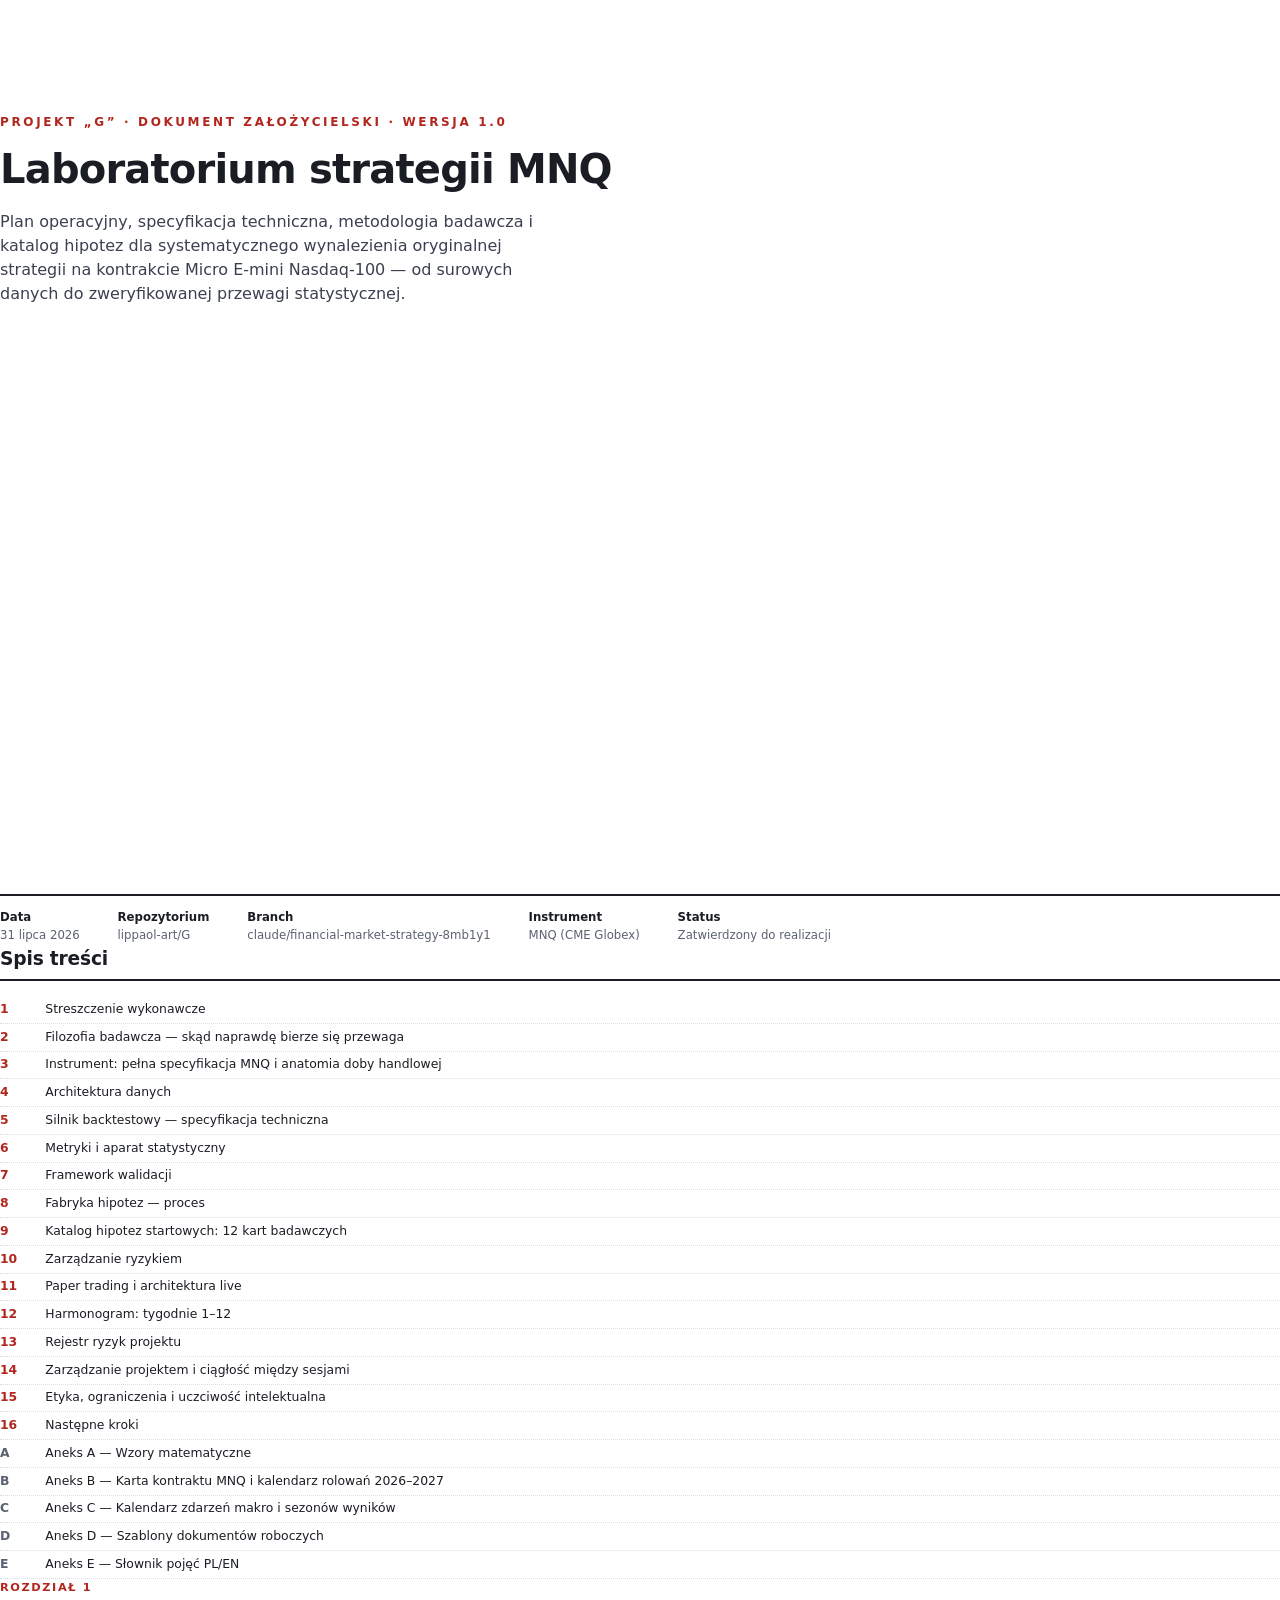
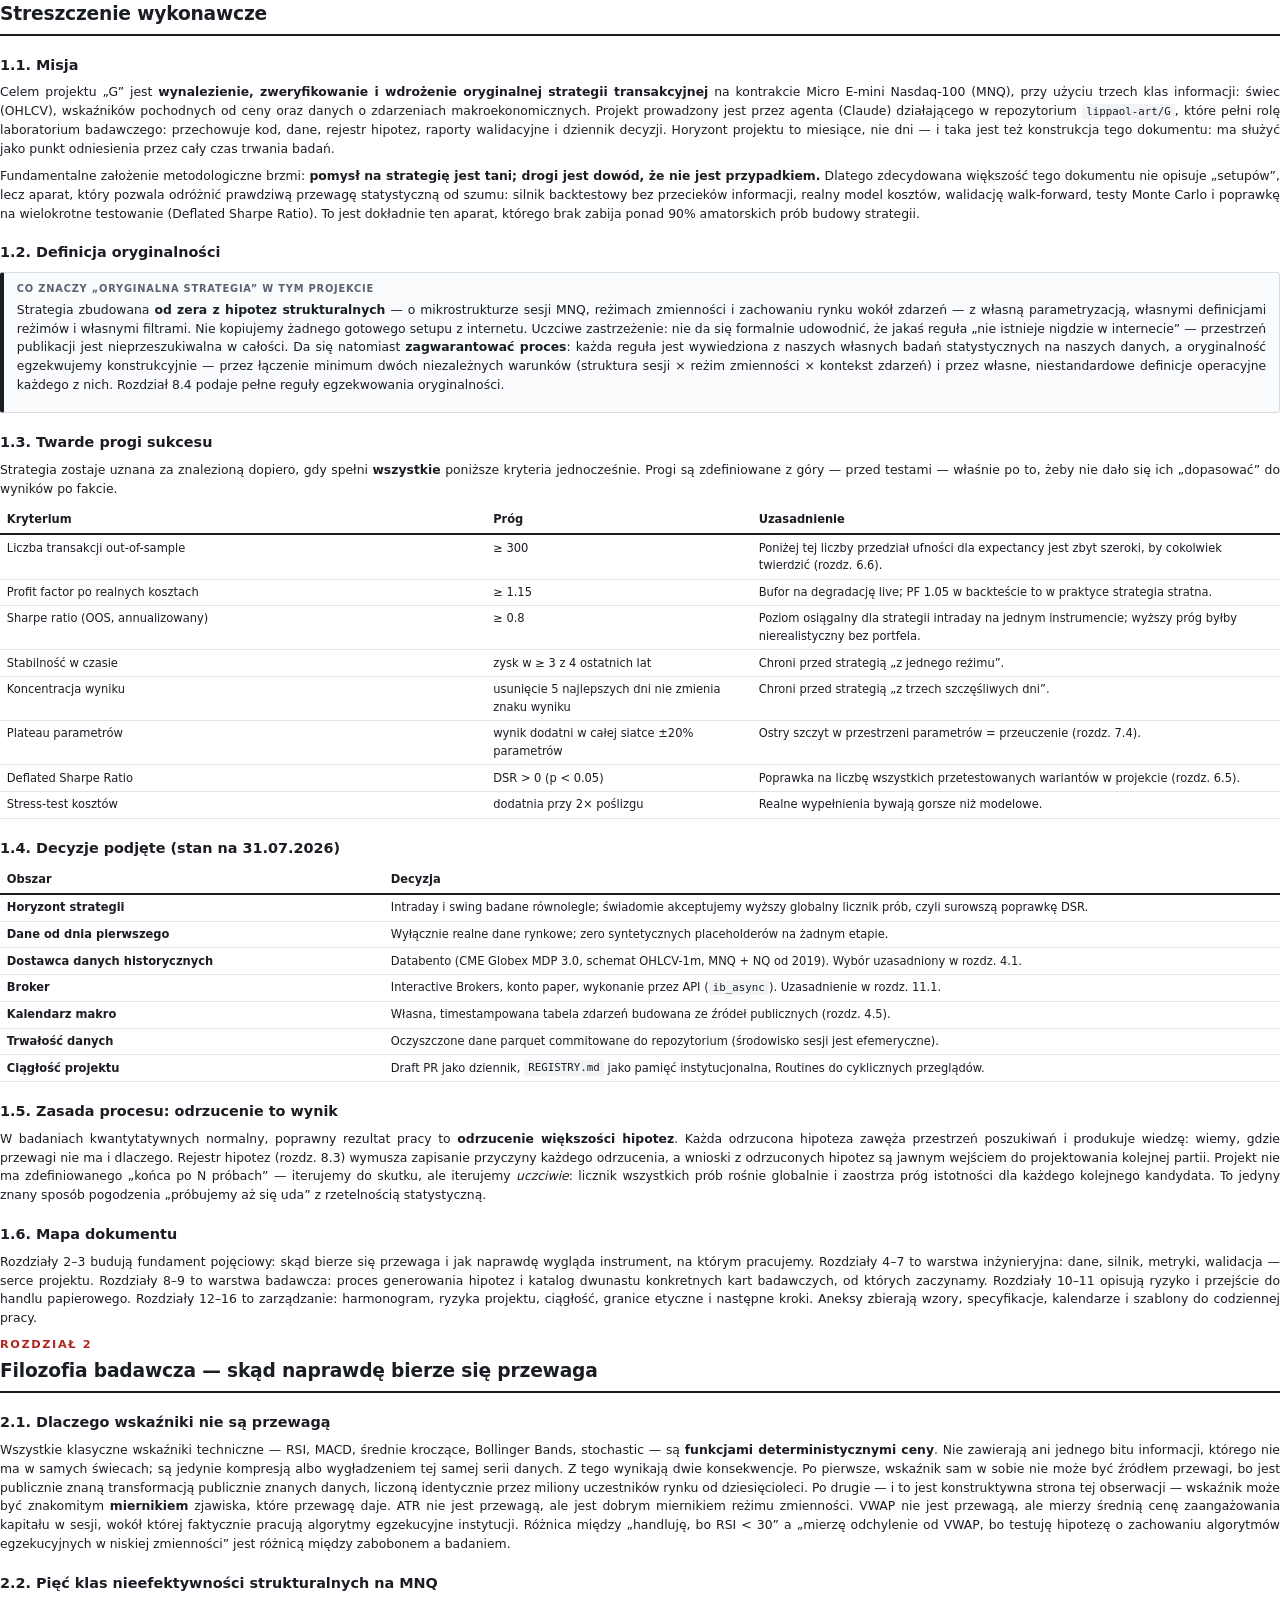
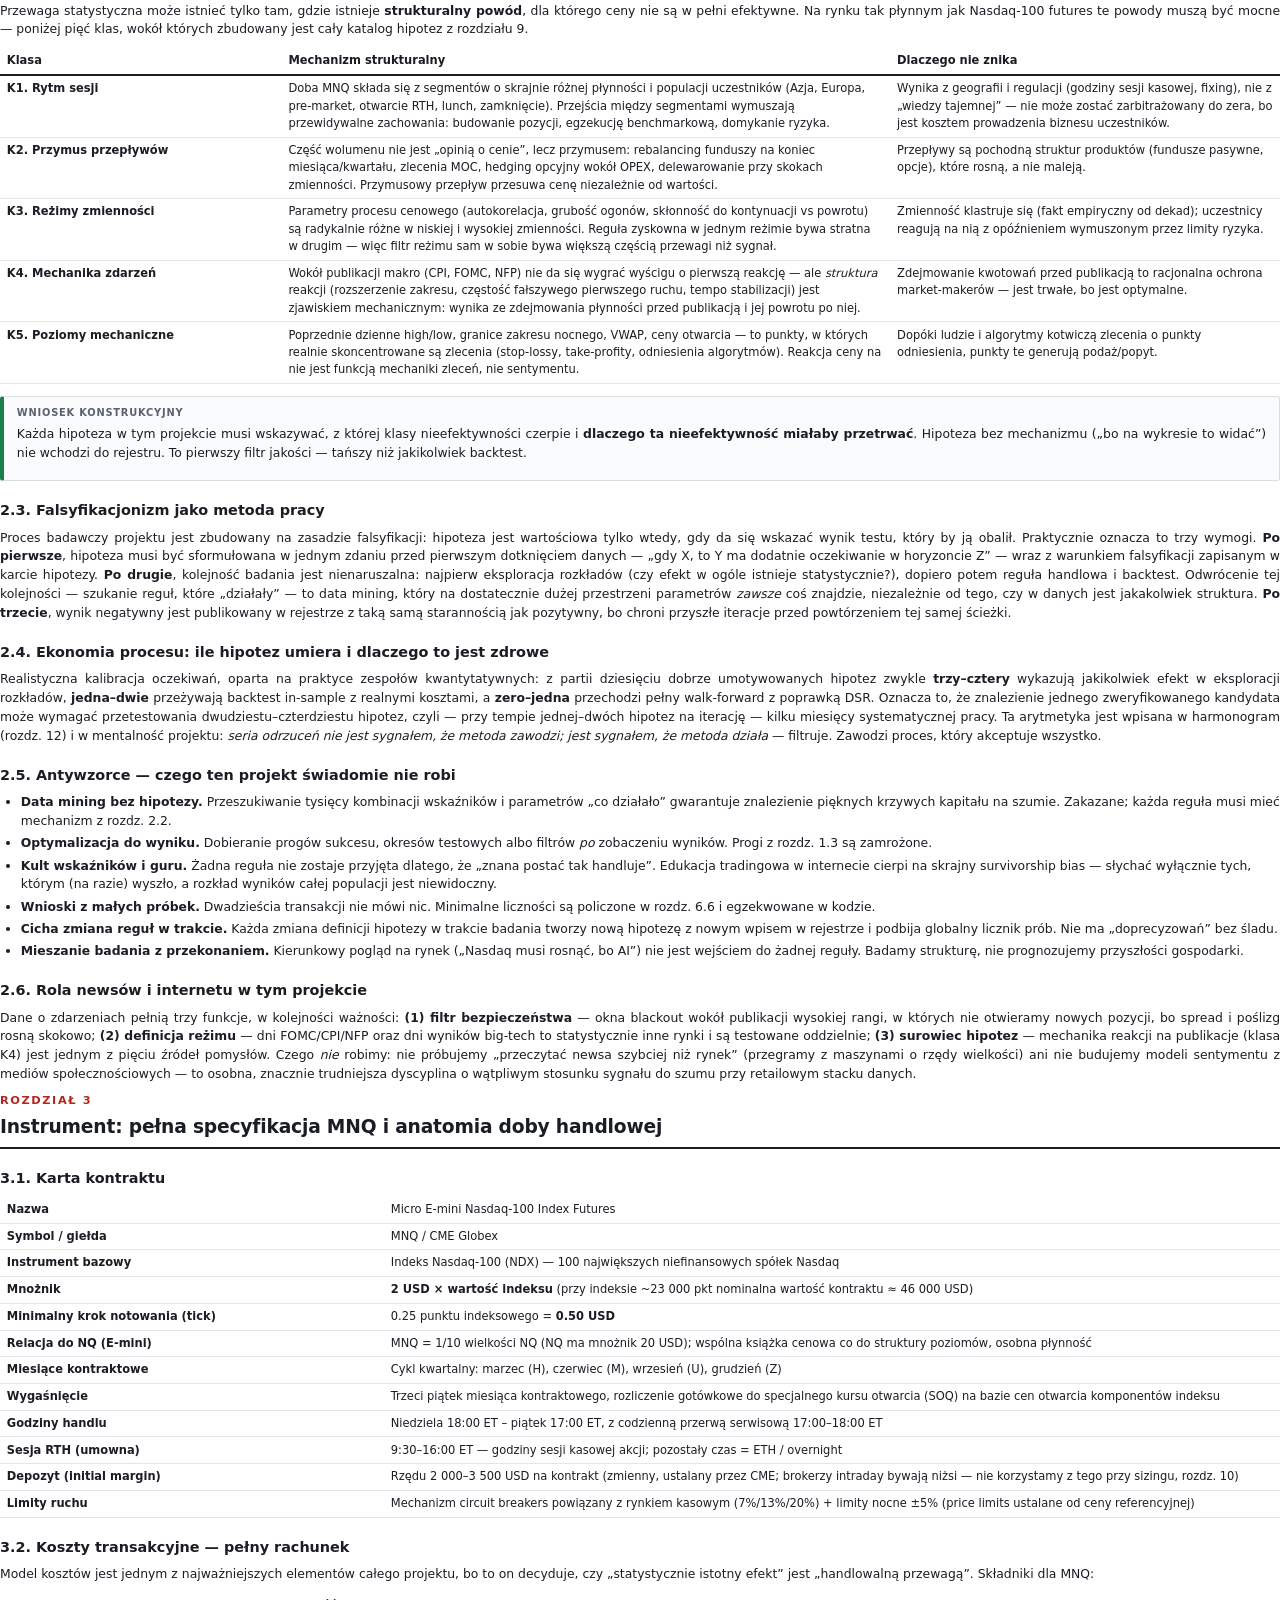
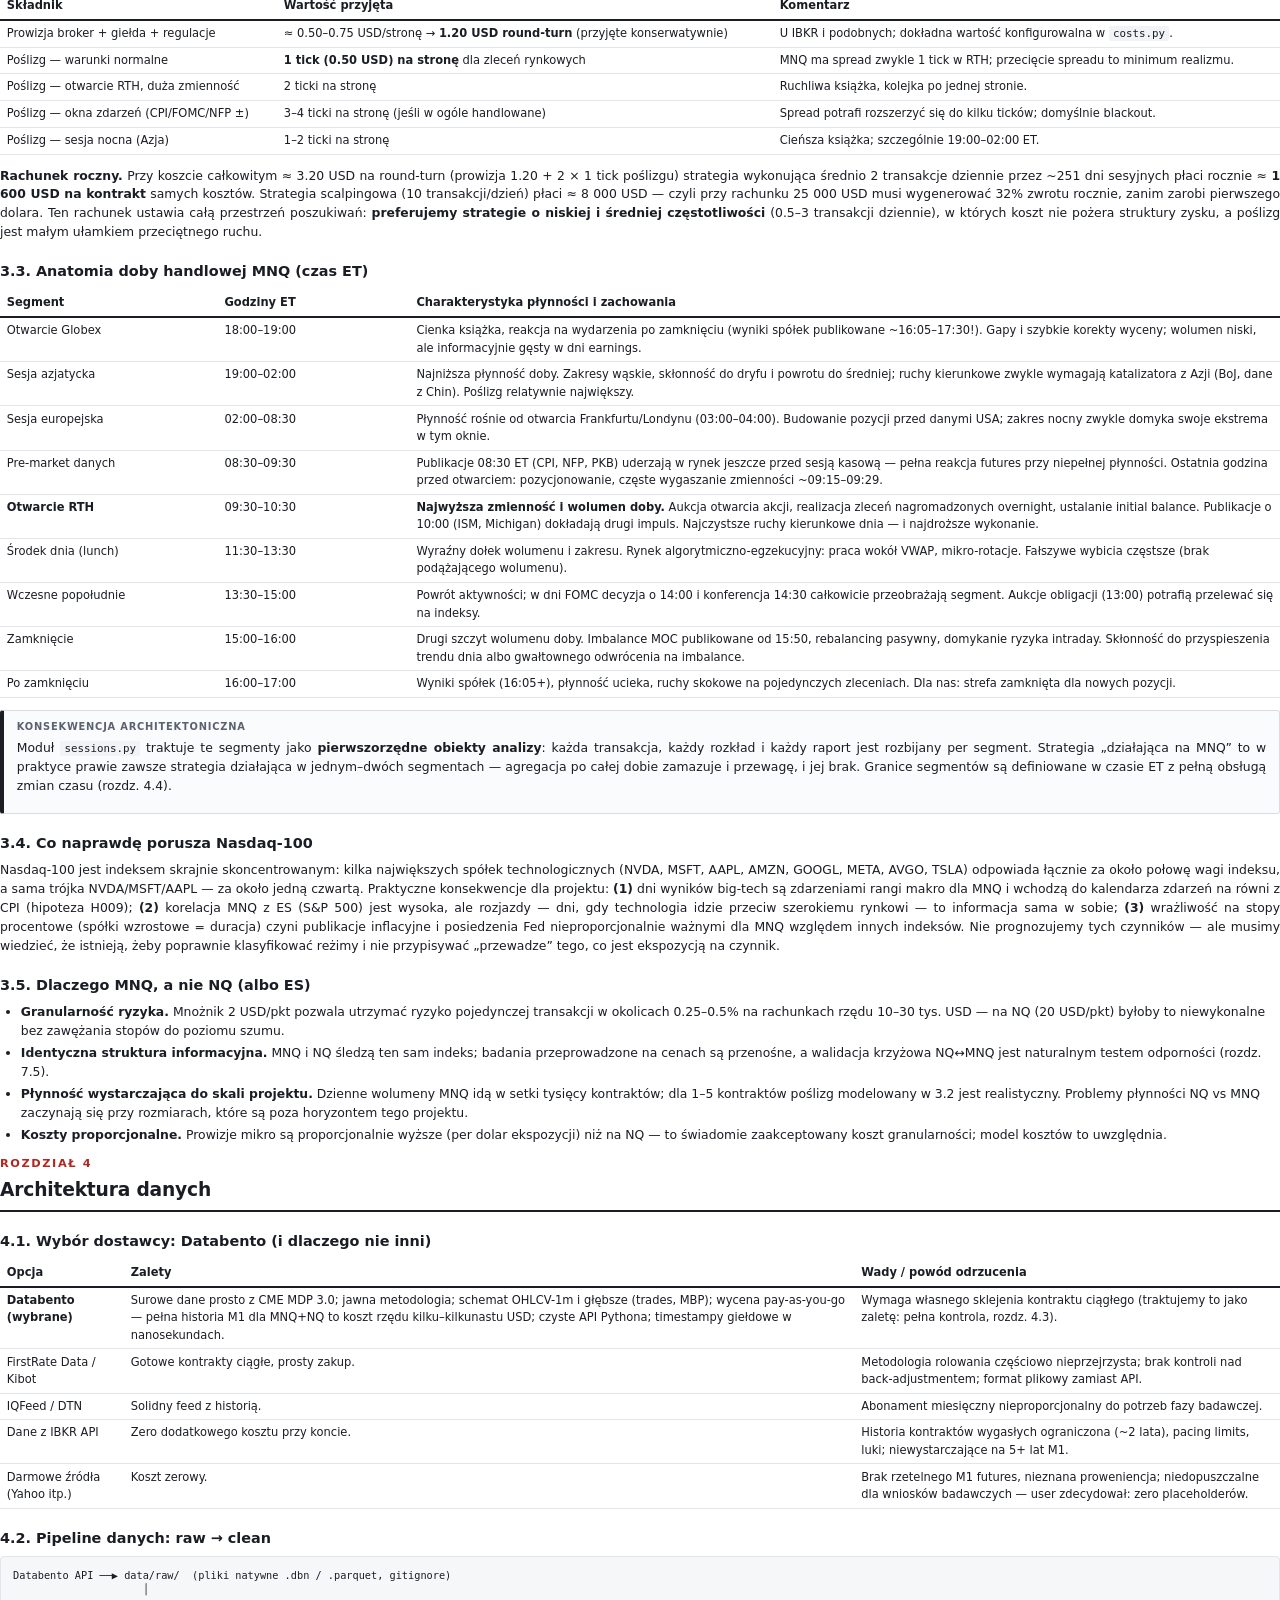
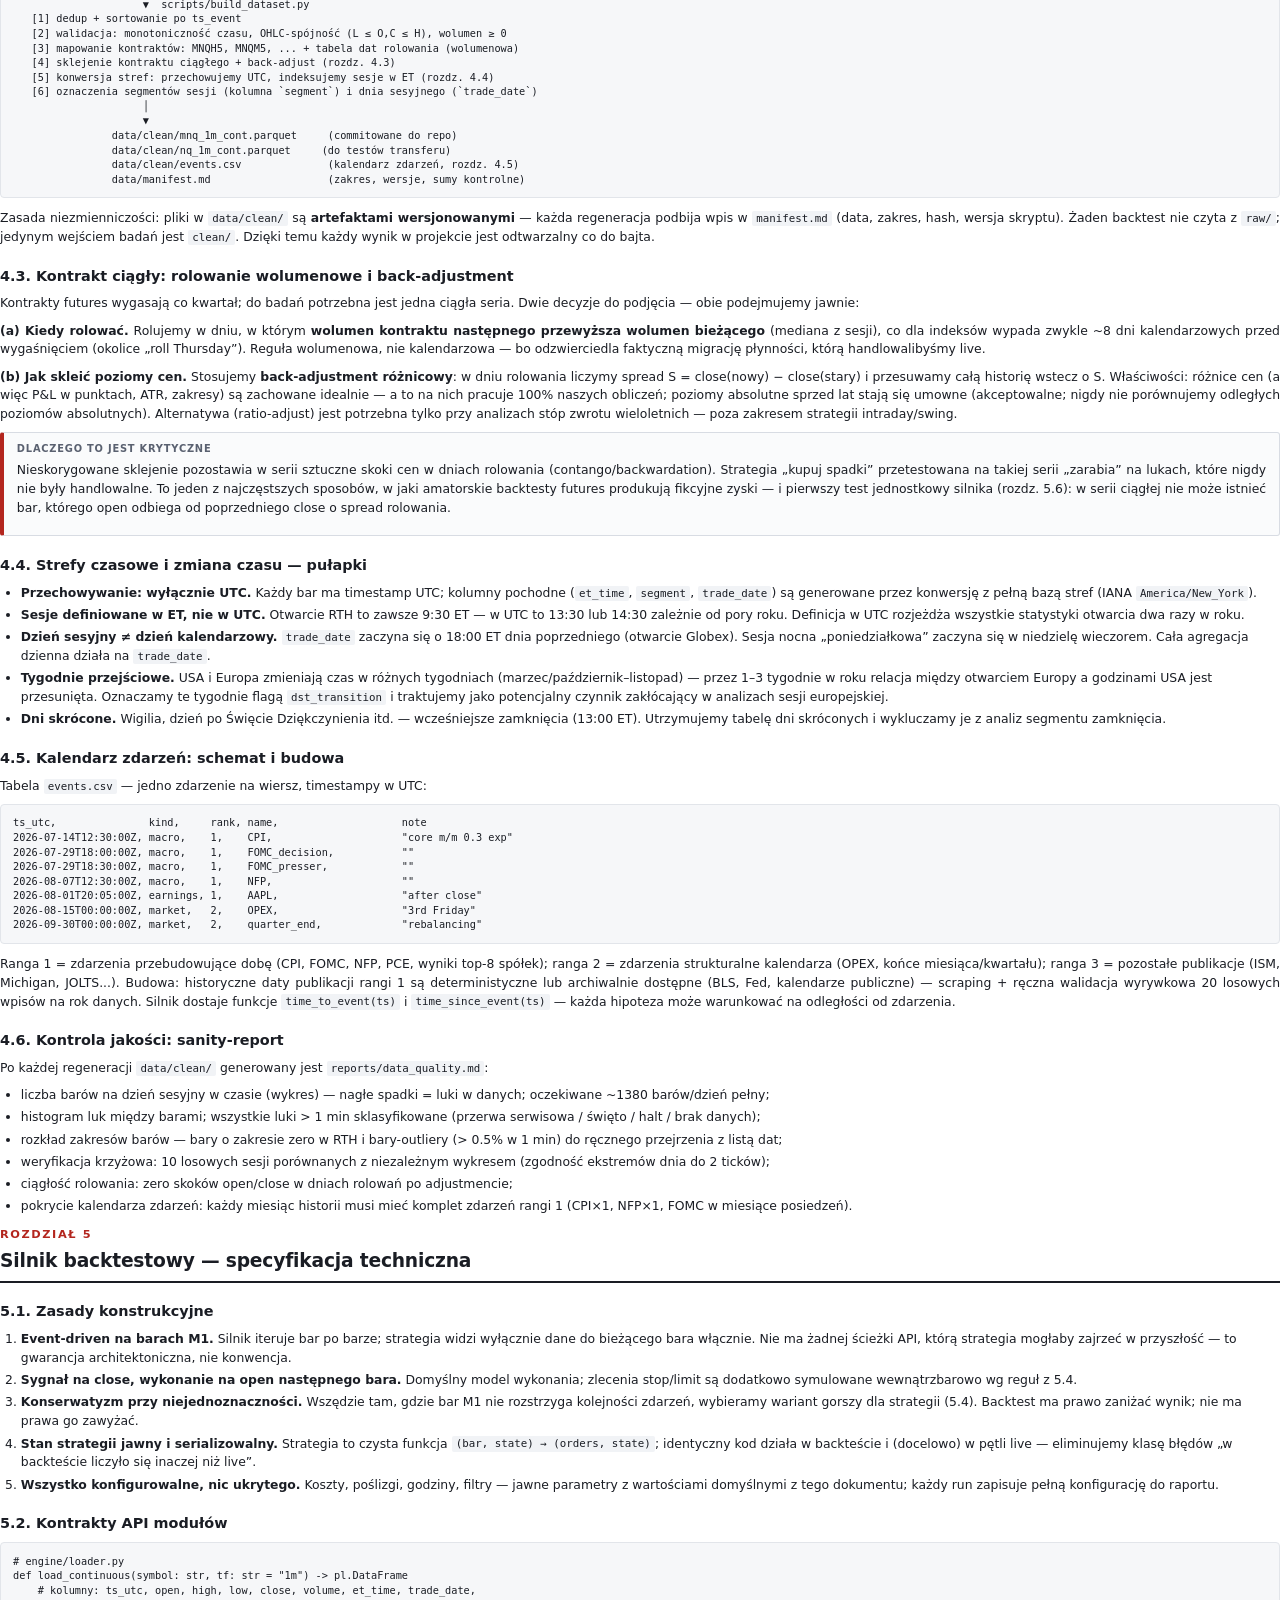
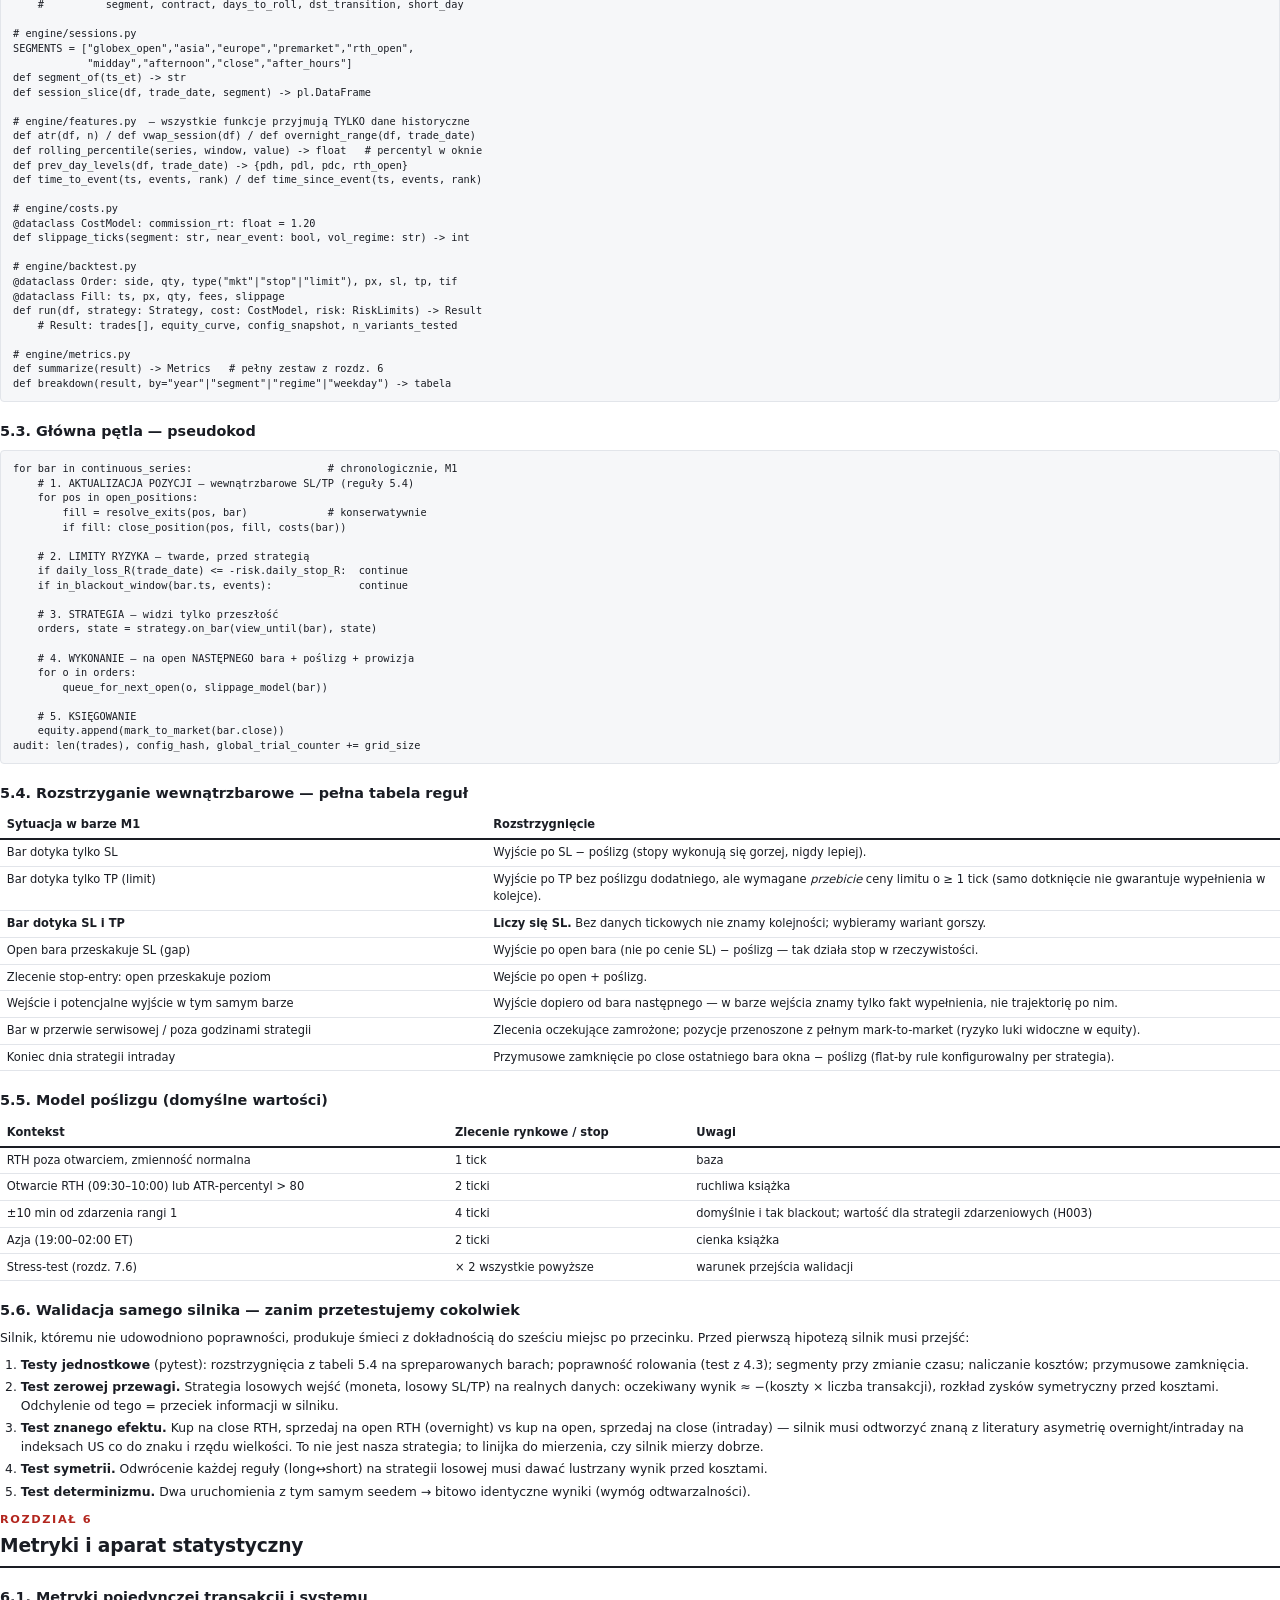
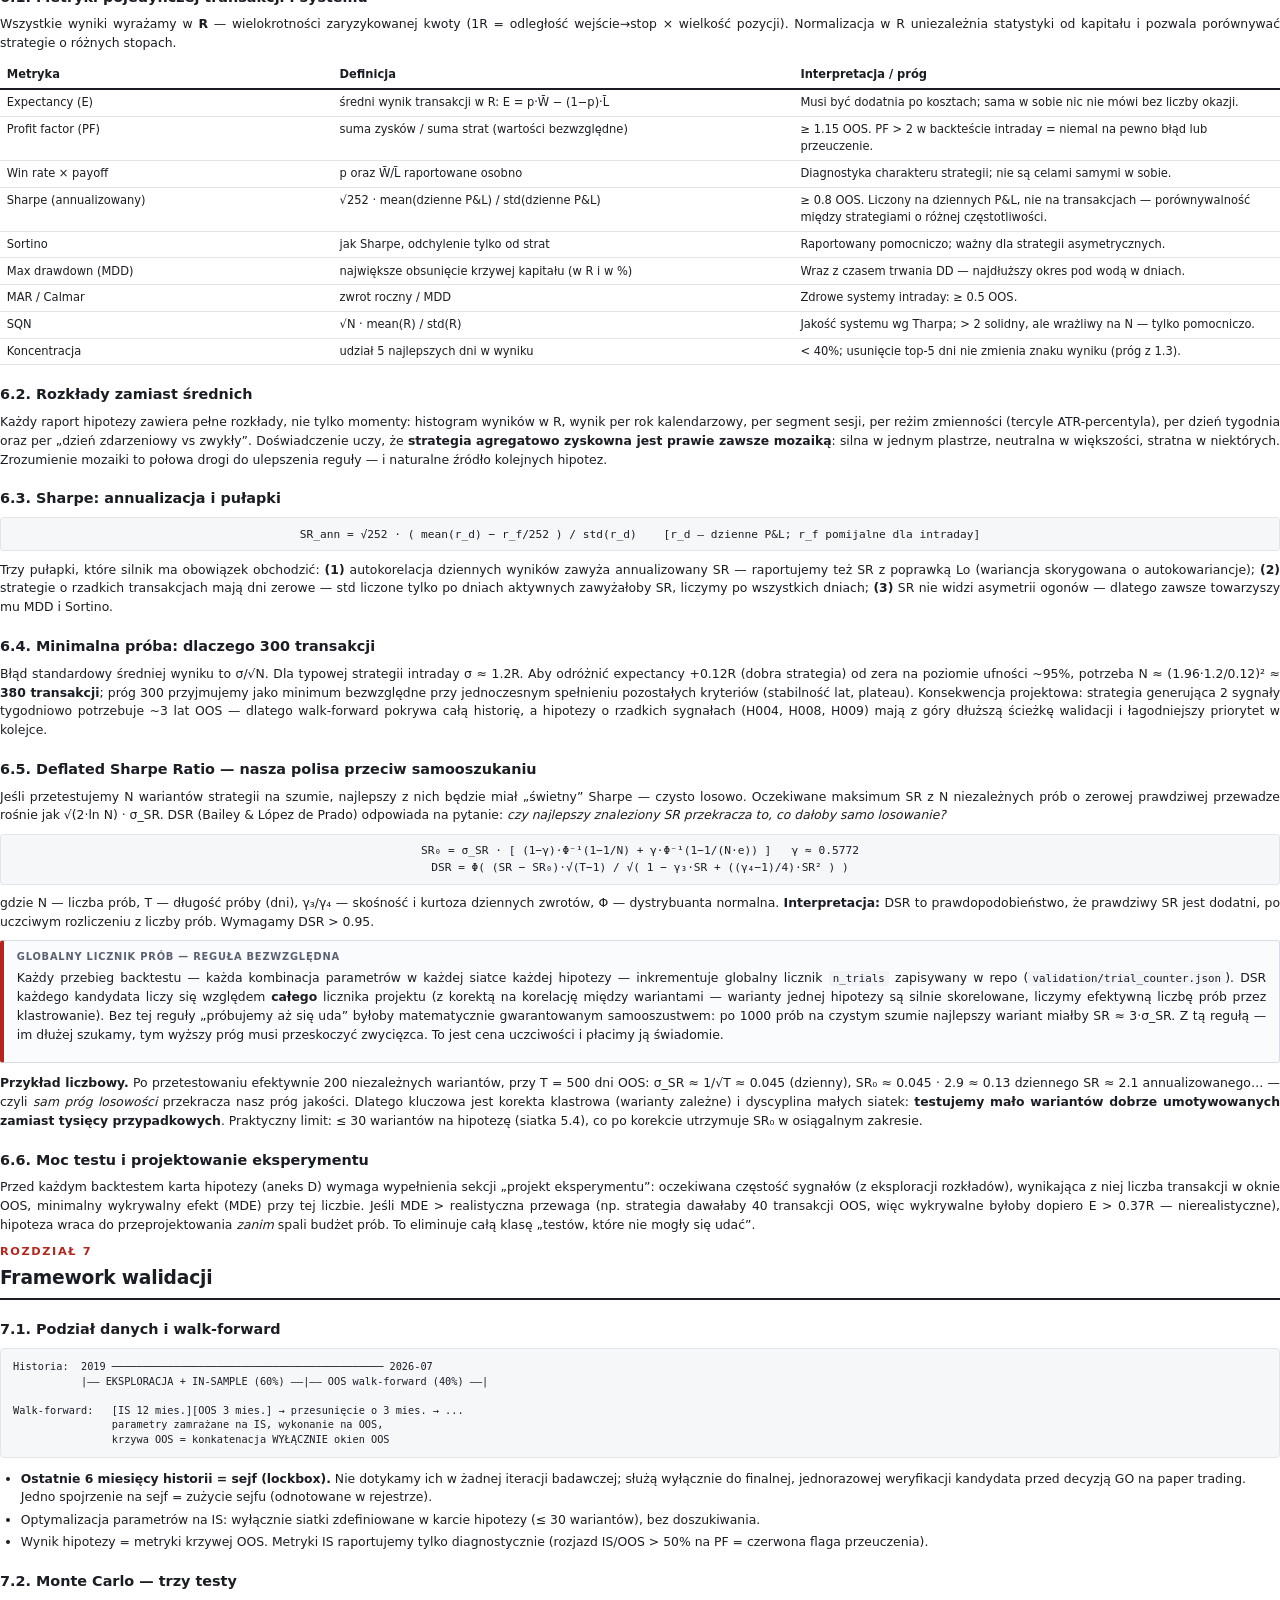
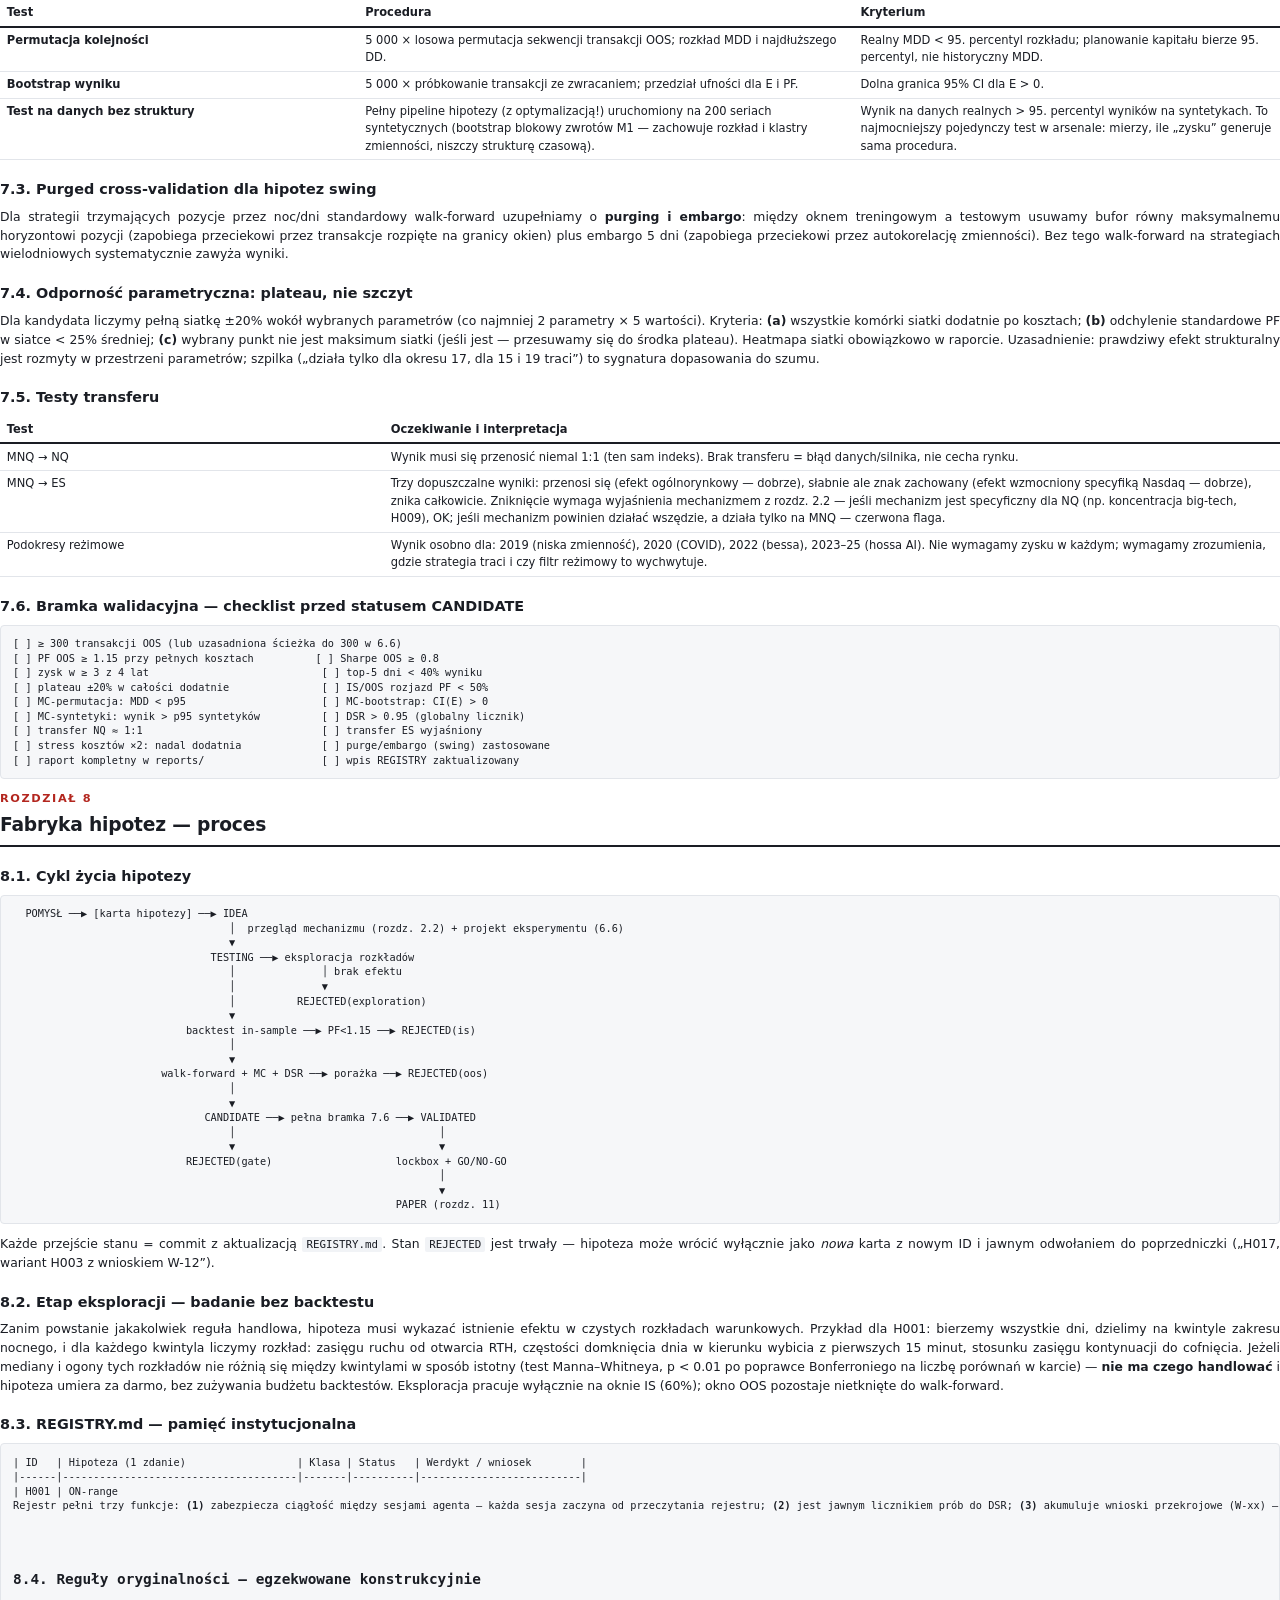
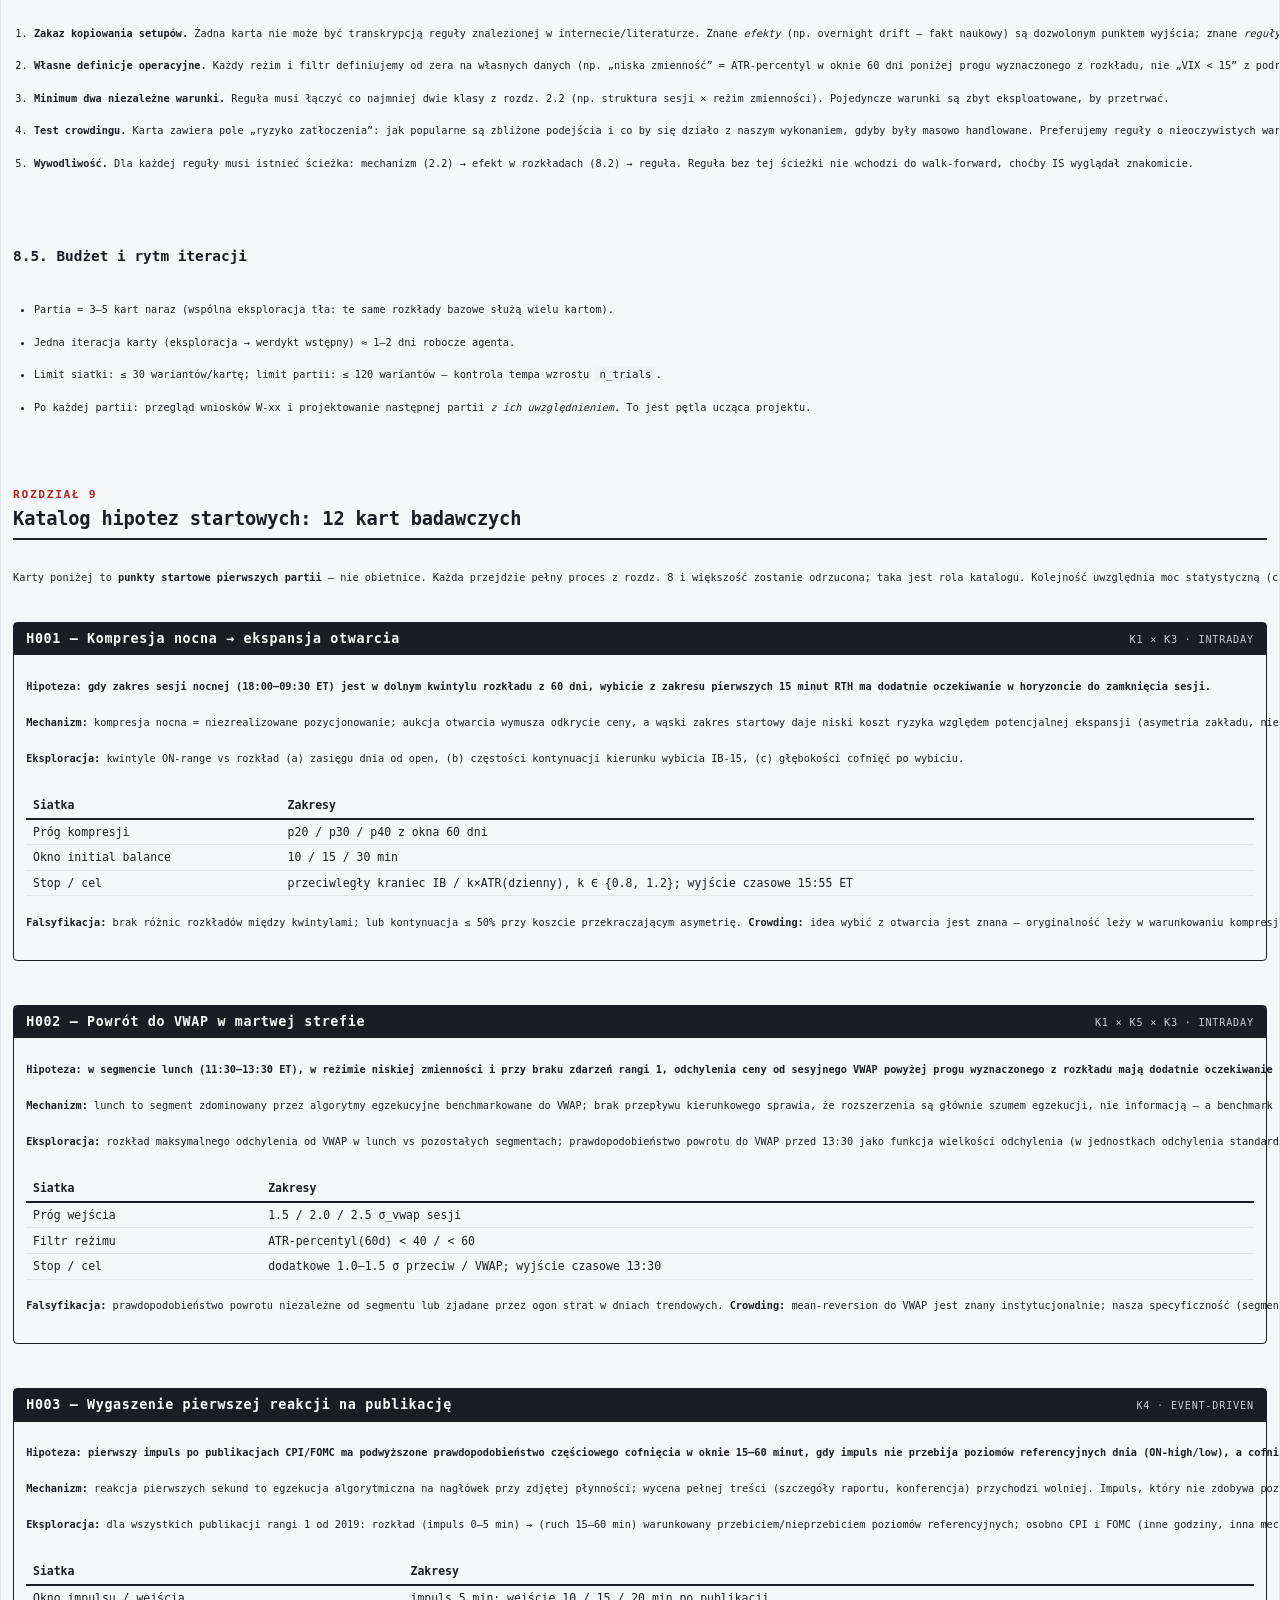
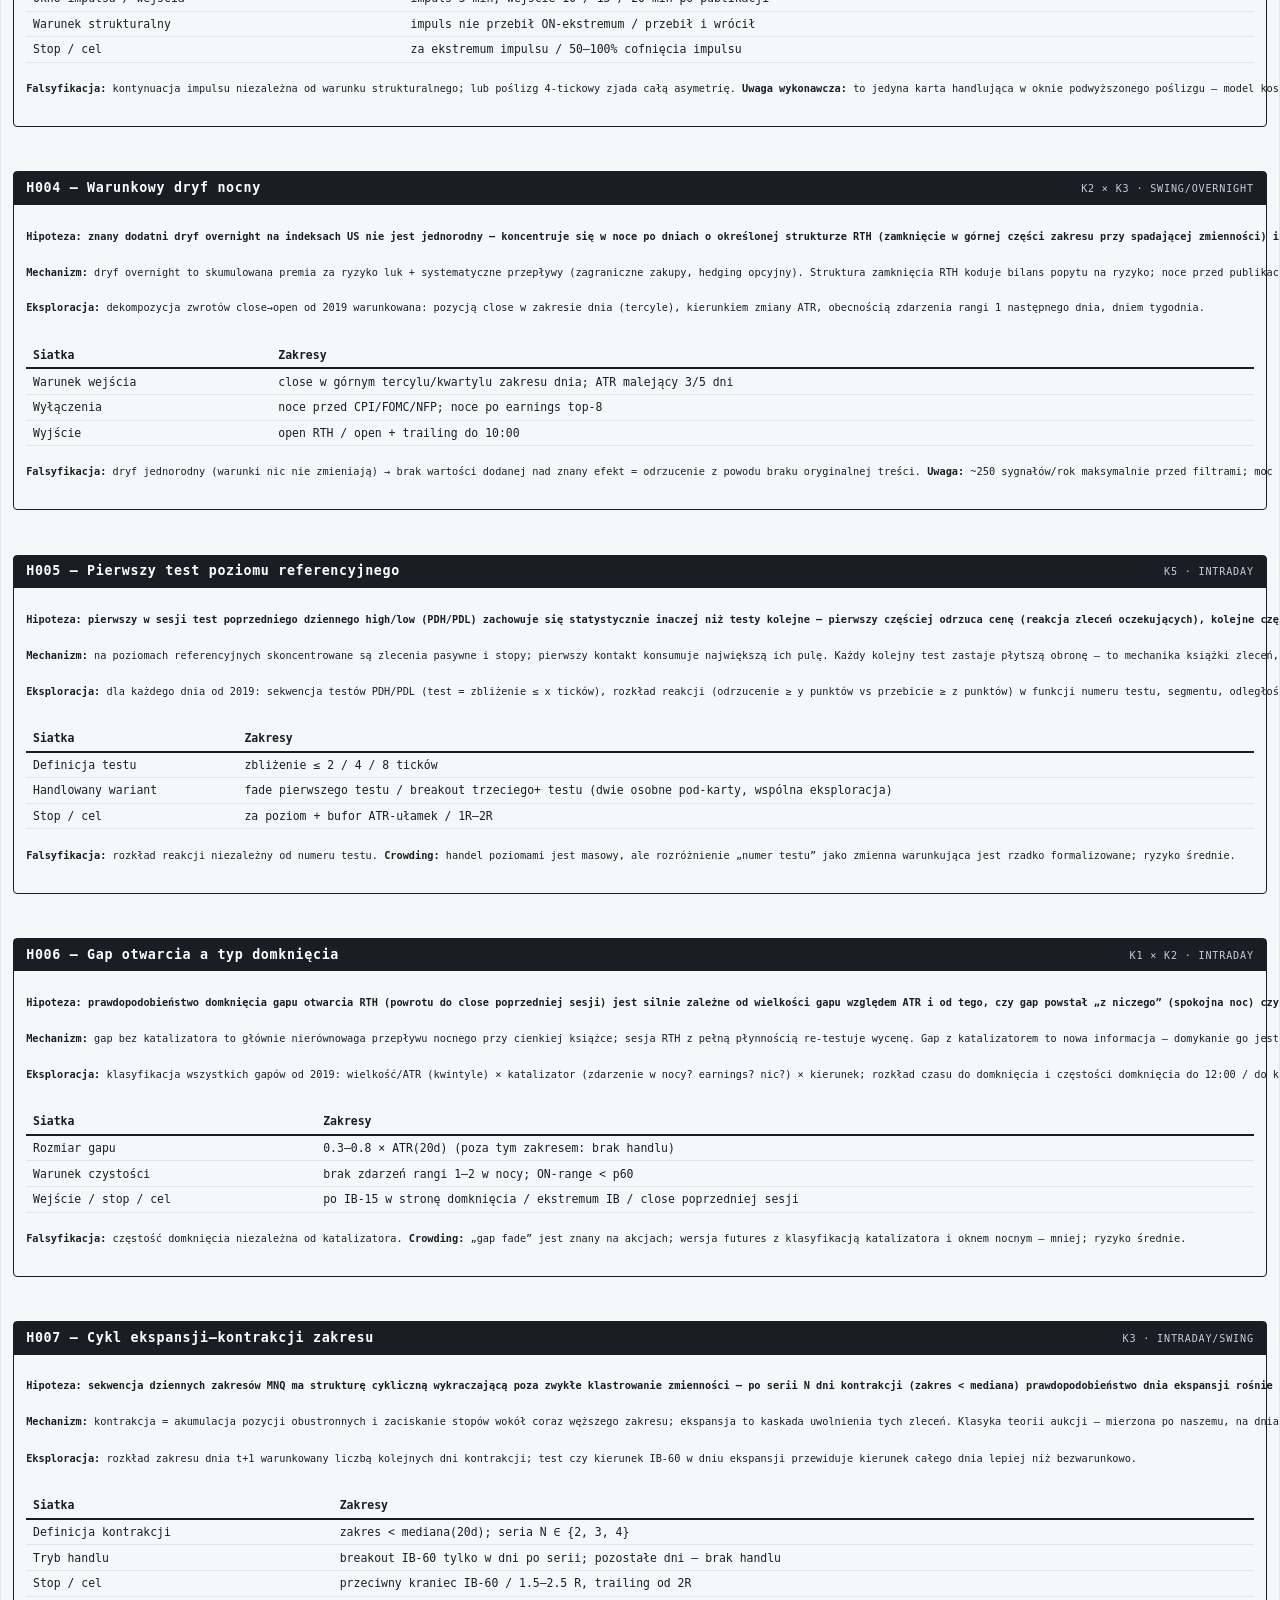
==== docs/PLAN.html @ 3366ae4d "docs: dokument założycielski projektu — plan operacyjny i specyfikacja badawcza (37 stron) Pełny pla" ====
<!doctype html>
<html lang="pl">
<head>
<meta charset="utf-8">
<title>Projekt G — Plan operacyjny i specyfikacja badawcza</title>
<style>
  @page {
    size: A4; margin: 17mm 16mm 19mm 16mm;
    @bottom-right { content: counter(page); font-family: "DejaVu Sans", sans-serif; font-size: 8pt; color: #8a8f99; }
    @bottom-left { content: "Projekt G — Laboratorium strategii MNQ"; font-family: "DejaVu Sans", sans-serif; font-size: 7pt; color: #b0b4bc; }
  }
  * { box-sizing: border-box; }
  body { font-family: "DejaVu Sans", "Liberation Sans", sans-serif; font-size: 9.3pt; line-height: 1.52; color: #1a1d24; margin: 0; }
  h1 { font-size: 20pt; margin: 0 0 2mm; letter-spacing: -0.02em; }
  h2 { font-size: 14pt; margin: 0 0 4mm; padding-bottom: 1.5mm; border-bottom: 2.5px solid #1a1d24; letter-spacing: -0.01em; break-before: page; }
  h2.nobreak { break-before: auto; }
  h3 { font-size: 10.8pt; margin: 5mm 0 1.8mm; }
  h4 { font-size: 9.6pt; margin: 3.5mm 0 1.2mm; }
  p { margin: 0 0 2.2mm; text-align: justify; }
  ul, ol { margin: 0 0 2.5mm; padding-left: 5.5mm; }
  li { margin-bottom: 0.9mm; }
  code { font-family: "DejaVu Sans Mono", monospace; font-size: 8.1pt; background: #f1f3f6; padding: 0.3mm 1.1mm; border-radius: 2px; }
  pre { font-family: "DejaVu Sans Mono", monospace; font-size: 7.7pt; line-height: 1.42; background: #f6f7f9; border: 1px solid #e2e5ea; border-radius: 4px; padding: 2.8mm 3.2mm; overflow: hidden; margin: 0 0 3mm; break-inside: avoid; }
  .box { border: 1px solid #d8dce3; border-left: 4px solid #1a1d24; border-radius: 3px; padding: 2.4mm 3.4mm; margin: 2mm 0 3mm; background: #fafbfc; break-inside: avoid; }
  .box.accent { border-left-color: #b3261e; }
  .box.good { border-left-color: #1b7f4d; }
  .box .label { font-size: 7.4pt; font-weight: 700; text-transform: uppercase; letter-spacing: 0.08em; color: #5a6170; margin-bottom: 1mm; }
  table { border-collapse: collapse; width: 100%; margin: 1.5mm 0 3.2mm; font-size: 8.6pt; }
  th { text-align: left; border-bottom: 2px solid #1a1d24; padding: 1.2mm 1.8mm; vertical-align: bottom; }
  td { border-bottom: 1px solid #e2e5ea; padding: 1.1mm 1.8mm; vertical-align: top; }
  tr { break-inside: avoid; }
  .muted { color: #5a6170; }
  .small { font-size: 8pt; }
  strong { font-weight: 700; }
  .formula { font-family: "DejaVu Sans Mono", monospace; font-size: 8.4pt; background: #f6f7f9; border: 1px solid #e2e5ea; border-radius: 3px; padding: 2mm 3mm; margin: 1.5mm 0 2.5mm; text-align: center; break-inside: avoid; }
  .chapnum { display: block; font-size: 8.5pt; font-weight: 700; letter-spacing: 0.14em; text-transform: uppercase; color: #b3261e; margin-bottom: 1mm; }

  /* Okładka */
  .cover { height: 250mm; display: flex; flex-direction: column; justify-content: space-between; break-after: page; }
  .cover .top { padding-top: 30mm; }
  .cover .kicker { font-size: 9pt; font-weight: 700; letter-spacing: 0.22em; text-transform: uppercase; color: #b3261e; margin-bottom: 4mm; }
  .cover h1 { font-size: 30pt; line-height: 1.12; margin-bottom: 5mm; }
  .cover .sub { font-size: 12pt; color: #3a4050; max-width: 150mm; line-height: 1.5; }
  .cover .meta { border-top: 2.5px solid #1a1d24; padding-top: 3.5mm; font-size: 8.8pt; color: #5a6170; display: flex; gap: 10mm; }
  .cover .meta div span { display: block; font-weight: 700; color: #1a1d24; }

  /* Spis treści */
  .toc { break-after: page; }
  .toc h2 { break-before: auto; }
  .toc ol { list-style: none; padding: 0; margin: 0; column-count: 1; }
  .toc li { display: flex; gap: 3mm; padding: 1.05mm 0; border-bottom: 1px dotted #d8dce3; margin: 0; }
  .toc .n { font-weight: 700; min-width: 9mm; color: #b3261e; }
  .toc .anx .n { color: #5a6170; }

  /* Karty hipotez */
  .hcard { border: 1.5px solid #1a1d24; border-radius: 4px; margin: 0 0 4mm; break-inside: avoid; }
  .hcard .hhead { background: #1a1d24; color: #fff; padding: 1.8mm 3.2mm; display: flex; justify-content: space-between; align-items: baseline; }
  .hcard .hhead .hid { font-weight: 700; font-size: 10pt; letter-spacing: 0.05em; }
  .hcard .hhead .htag { font-size: 7.6pt; color: #c8ccd4; text-transform: uppercase; letter-spacing: 0.08em; }
  .hcard .hbody { padding: 2.4mm 3.2mm; }
  .hcard .hbody p { margin-bottom: 1.8mm; }
  .hcard .hyp { font-weight: 700; }
  .hcard table { margin: 1.5mm 0 1mm; }

  .kv td:first-child { font-weight: 700; width: 30%; }
  .avoid { break-inside: avoid; }
  .footer-note { margin-top: 6mm; padding-top: 2mm; border-top: 1px solid #d8dce3; font-size: 7.8pt; color: #5a6170; }
</style>
</head>
<body>

<!-- ============ OKŁADKA ============ -->
<div class="cover">
  <div class="top">
    <div class="kicker">Projekt „G” · Dokument założycielski · wersja 1.0</div>
    <h1>Laboratorium strategii MNQ</h1>
    <div class="sub">Plan operacyjny, specyfikacja techniczna, metodologia badawcza i katalog hipotez dla systematycznego wynalezienia oryginalnej strategii na kontrakcie Micro E-mini Nasdaq-100 — od surowych danych do zweryfikowanej przewagi statystycznej.</div>
  </div>
  <div class="meta">
    <div><span>Data</span>31 lipca 2026</div>
    <div><span>Repozytorium</span>lippaol-art/G</div>
    <div><span>Branch</span>claude/financial-market-strategy-8mb1y1</div>
    <div><span>Instrument</span>MNQ (CME Globex)</div>
    <div><span>Status</span>Zatwierdzony do realizacji</div>
  </div>
</div>

<!-- ============ SPIS TREŚCI ============ -->
<div class="toc">
<h2 class="nobreak">Spis treści</h2>
<ol>
  <li><span class="n">1</span><span>Streszczenie wykonawcze</span></li>
  <li><span class="n">2</span><span>Filozofia badawcza — skąd naprawdę bierze się przewaga</span></li>
  <li><span class="n">3</span><span>Instrument: pełna specyfikacja MNQ i anatomia doby handlowej</span></li>
  <li><span class="n">4</span><span>Architektura danych</span></li>
  <li><span class="n">5</span><span>Silnik backtestowy — specyfikacja techniczna</span></li>
  <li><span class="n">6</span><span>Metryki i aparat statystyczny</span></li>
  <li><span class="n">7</span><span>Framework walidacji</span></li>
  <li><span class="n">8</span><span>Fabryka hipotez — proces</span></li>
  <li><span class="n">9</span><span>Katalog hipotez startowych: 12 kart badawczych</span></li>
  <li><span class="n">10</span><span>Zarządzanie ryzykiem</span></li>
  <li><span class="n">11</span><span>Paper trading i architektura live</span></li>
  <li><span class="n">12</span><span>Harmonogram: tygodnie 1–12</span></li>
  <li><span class="n">13</span><span>Rejestr ryzyk projektu</span></li>
  <li><span class="n">14</span><span>Zarządzanie projektem i ciągłość między sesjami</span></li>
  <li><span class="n">15</span><span>Etyka, ograniczenia i uczciwość intelektualna</span></li>
  <li><span class="n">16</span><span>Następne kroki</span></li>
  <li class="anx"><span class="n">A</span><span>Aneks A — Wzory matematyczne</span></li>
  <li class="anx"><span class="n">B</span><span>Aneks B — Karta kontraktu MNQ i kalendarz rolowań 2026–2027</span></li>
  <li class="anx"><span class="n">C</span><span>Aneks C — Kalendarz zdarzeń makro i sezonów wyników</span></li>
  <li class="anx"><span class="n">D</span><span>Aneks D — Szablony dokumentów roboczych</span></li>
  <li class="anx"><span class="n">E</span><span>Aneks E — Słownik pojęć PL/EN</span></li>
</ol>
</div>

<!-- ============ ROZDZIAŁ 1 ============ -->
<h2 class="nobreak"><span class="chapnum">Rozdział 1</span>Streszczenie wykonawcze</h2>

<h3>1.1. Misja</h3>
<p>Celem projektu „G” jest <strong>wynalezienie, zweryfikowanie i wdrożenie oryginalnej strategii transakcyjnej</strong> na kontrakcie Micro E-mini Nasdaq-100 (MNQ), przy użyciu trzech klas informacji: świec (OHLCV), wskaźników pochodnych od ceny oraz danych o zdarzeniach makroekonomicznych. Projekt prowadzony jest przez agenta (Claude) działającego w repozytorium <code>lippaol-art/G</code>, które pełni rolę laboratorium badawczego: przechowuje kod, dane, rejestr hipotez, raporty walidacyjne i dziennik decyzji. Horyzont projektu to miesiące, nie dni — i taka jest też konstrukcja tego dokumentu: ma służyć jako punkt odniesienia przez cały czas trwania badań.</p>
<p>Fundamentalne założenie metodologiczne brzmi: <strong>pomysł na strategię jest tani; drogi jest dowód, że nie jest przypadkiem.</strong> Dlatego zdecydowana większość tego dokumentu nie opisuje „setupów”, lecz aparat, który pozwala odróżnić prawdziwą przewagę statystyczną od szumu: silnik backtestowy bez przecieków informacji, realny model kosztów, walidację walk-forward, testy Monte Carlo i poprawkę na wielokrotne testowanie (Deflated Sharpe Ratio). To jest dokładnie ten aparat, którego brak zabija ponad 90% amatorskich prób budowy strategii.</p>

<h3>1.2. Definicja oryginalności</h3>
<div class="box">
<div class="label">Co znaczy „oryginalna strategia” w tym projekcie</div>
<p>Strategia zbudowana <strong>od zera z hipotez strukturalnych</strong> — o mikrostrukturze sesji MNQ, reżimach zmienności i zachowaniu rynku wokół zdarzeń — z własną parametryzacją, własnymi definicjami reżimów i własnymi filtrami. Nie kopiujemy żadnego gotowego setupu z internetu. Uczciwe zastrzeżenie: nie da się formalnie udowodnić, że jakaś reguła „nie istnieje nigdzie w internecie” — przestrzeń publikacji jest nieprzeszukiwalna w całości. Da się natomiast <strong>zagwarantować proces</strong>: każda reguła jest wywiedziona z naszych własnych badań statystycznych na naszych danych, a oryginalność egzekwujemy konstrukcyjnie — przez łączenie minimum dwóch niezależnych warunków (struktura sesji × reżim zmienności × kontekst zdarzeń) i przez własne, niestandardowe definicje operacyjne każdego z nich. Rozdział 8.4 podaje pełne reguły egzekwowania oryginalności.</p>
</div>

<h3>1.3. Twarde progi sukcesu</h3>
<p>Strategia zostaje uznana za znalezioną dopiero, gdy spełni <strong>wszystkie</strong> poniższe kryteria jednocześnie. Progi są zdefiniowane z góry — przed testami — właśnie po to, żeby nie dało się ich „dopasować” do wyników po fakcie.</p>
<table>
<tr><th style="width:38%">Kryterium</th><th>Próg</th><th>Uzasadnienie</th></tr>
<tr><td>Liczba transakcji out-of-sample</td><td>≥ 300</td><td>Poniżej tej liczby przedział ufności dla expectancy jest zbyt szeroki, by cokolwiek twierdzić (rozdz. 6.6).</td></tr>
<tr><td>Profit factor po realnych kosztach</td><td>≥ 1.15</td><td>Bufor na degradację live; PF 1.05 w backteście to w praktyce strategia stratna.</td></tr>
<tr><td>Sharpe ratio (OOS, annualizowany)</td><td>≥ 0.8</td><td>Poziom osiągalny dla strategii intraday na jednym instrumencie; wyższy próg byłby nierealistyczny bez portfela.</td></tr>
<tr><td>Stabilność w czasie</td><td>zysk w ≥ 3 z 4 ostatnich lat</td><td>Chroni przed strategią „z jednego reżimu”.</td></tr>
<tr><td>Koncentracja wyniku</td><td>usunięcie 5 najlepszych dni nie zmienia znaku wyniku</td><td>Chroni przed strategią „z trzech szczęśliwych dni”.</td></tr>
<tr><td>Plateau parametrów</td><td>wynik dodatni w całej siatce ±20% parametrów</td><td>Ostry szczyt w przestrzeni parametrów = przeuczenie (rozdz. 7.4).</td></tr>
<tr><td>Deflated Sharpe Ratio</td><td>DSR &gt; 0 (p &lt; 0.05)</td><td>Poprawka na liczbę wszystkich przetestowanych wariantów w projekcie (rozdz. 6.5).</td></tr>
<tr><td>Stress-test kosztów</td><td>dodatnia przy 2× poślizgu</td><td>Realne wypełnienia bywają gorsze niż modelowe.</td></tr>
</table>

<h3>1.4. Decyzje podjęte (stan na 31.07.2026)</h3>
<table>
<tr><th style="width:30%">Obszar</th><th>Decyzja</th></tr>
<tr><td><strong>Horyzont strategii</strong></td><td>Intraday i swing badane równolegle; świadomie akceptujemy wyższy globalny licznik prób, czyli surowszą poprawkę DSR.</td></tr>
<tr><td><strong>Dane od dnia pierwszego</strong></td><td>Wyłącznie realne dane rynkowe; zero syntetycznych placeholderów na żadnym etapie.</td></tr>
<tr><td><strong>Dostawca danych historycznych</strong></td><td>Databento (CME Globex MDP 3.0, schemat OHLCV-1m, MNQ + NQ od 2019). Wybór uzasadniony w rozdz. 4.1.</td></tr>
<tr><td><strong>Broker</strong></td><td>Interactive Brokers, konto paper, wykonanie przez API (<code>ib_async</code>). Uzasadnienie w rozdz. 11.1.</td></tr>
<tr><td><strong>Kalendarz makro</strong></td><td>Własna, timestampowana tabela zdarzeń budowana ze źródeł publicznych (rozdz. 4.5).</td></tr>
<tr><td><strong>Trwałość danych</strong></td><td>Oczyszczone dane parquet commitowane do repozytorium (środowisko sesji jest efemeryczne).</td></tr>
<tr><td><strong>Ciągłość projektu</strong></td><td>Draft PR jako dziennik, <code>REGISTRY.md</code> jako pamięć instytucjonalna, Routines do cyklicznych przeglądów.</td></tr>
</table>

<h3>1.5. Zasada procesu: odrzucenie to wynik</h3>
<p>W badaniach kwantytatywnych normalny, poprawny rezultat pracy to <strong>odrzucenie większości hipotez</strong>. Każda odrzucona hipoteza zawęża przestrzeń poszukiwań i produkuje wiedzę: wiemy, gdzie przewagi nie ma i dlaczego. Rejestr hipotez (rozdz. 8.3) wymusza zapisanie przyczyny każdego odrzucenia, a wnioski z odrzuconych hipotez są jawnym wejściem do projektowania kolejnej partii. Projekt nie ma zdefiniowanego „końca po N próbach” — iterujemy do skutku, ale iterujemy <em>uczciwie</em>: licznik wszystkich prób rośnie globalnie i zaostrza próg istotności dla każdego kolejnego kandydata. To jedyny znany sposób pogodzenia „próbujemy aż się uda” z rzetelnością statystyczną.</p>

<h3>1.6. Mapa dokumentu</h3>
<p>Rozdziały 2–3 budują fundament pojęciowy: skąd bierze się przewaga i jak naprawdę wygląda instrument, na którym pracujemy. Rozdziały 4–7 to warstwa inżynieryjna: dane, silnik, metryki, walidacja — serce projektu. Rozdziały 8–9 to warstwa badawcza: proces generowania hipotez i katalog dwunastu konkretnych kart badawczych, od których zaczynamy. Rozdziały 10–11 opisują ryzyko i przejście do handlu papierowego. Rozdziały 12–16 to zarządzanie: harmonogram, ryzyka projektu, ciągłość, granice etyczne i następne kroki. Aneksy zbierają wzory, specyfikacje, kalendarze i szablony do codziennej pracy.</p>

<!-- ============ ROZDZIAŁ 2 ============ -->
<h2><span class="chapnum">Rozdział 2</span>Filozofia badawcza — skąd naprawdę bierze się przewaga</h2>

<h3>2.1. Dlaczego wskaźniki nie są przewagą</h3>
<p>Wszystkie klasyczne wskaźniki techniczne — RSI, MACD, średnie kroczące, Bollinger Bands, stochastic — są <strong>funkcjami deterministycznymi ceny</strong>. Nie zawierają ani jednego bitu informacji, którego nie ma w samych świecach; są jedynie kompresją albo wygładzeniem tej samej serii danych. Z tego wynikają dwie konsekwencje. Po pierwsze, wskaźnik sam w sobie nie może być źródłem przewagi, bo jest publicznie znaną transformacją publicznie znanych danych, liczoną identycznie przez miliony uczestników rynku od dziesięcioleci. Po drugie — i to jest konstruktywna strona tej obserwacji — wskaźnik może być znakomitym <strong>miernikiem</strong> zjawiska, które przewagę daje. ATR nie jest przewagą, ale jest dobrym miernikiem reżimu zmienności. VWAP nie jest przewagą, ale mierzy średnią cenę zaangażowania kapitału w sesji, wokół której faktycznie pracują algorytmy egzekucyjne instytucji. Różnica między „handluję, bo RSI &lt; 30” a „mierzę odchylenie od VWAP, bo testuję hipotezę o zachowaniu algorytmów egzekucyjnych w niskiej zmienności” jest różnicą między zabobonem a badaniem.</p>

<h3>2.2. Pięć klas nieefektywności strukturalnych na MNQ</h3>
<p>Przewaga statystyczna może istnieć tylko tam, gdzie istnieje <strong>strukturalny powód</strong>, dla którego ceny nie są w pełni efektywne. Na rynku tak płynnym jak Nasdaq-100 futures te powody muszą być mocne — poniżej pięć klas, wokół których zbudowany jest cały katalog hipotez z rozdziału 9.</p>
<table>
<tr><th style="width:22%">Klasa</th><th>Mechanizm strukturalny</th><th>Dlaczego nie znika</th></tr>
<tr><td><strong>K1. Rytm sesji</strong></td><td>Doba MNQ składa się z segmentów o skrajnie różnej płynności i populacji uczestników (Azja, Europa, pre-market, otwarcie RTH, lunch, zamknięcie). Przejścia między segmentami wymuszają przewidywalne zachowania: budowanie pozycji, egzekucję benchmarkową, domykanie ryzyka.</td><td>Wynika z geografii i regulacji (godziny sesji kasowej, fixing), nie z „wiedzy tajemnej” — nie może zostać zarbitrażowany do zera, bo jest kosztem prowadzenia biznesu uczestników.</td></tr>
<tr><td><strong>K2. Przymus przepływów</strong></td><td>Część wolumenu nie jest „opinią o cenie”, lecz przymusem: rebalancing funduszy na koniec miesiąca/kwartału, zlecenia MOC, hedging opcyjny wokół OPEX, delewarowanie przy skokach zmienności. Przymusowy przepływ przesuwa cenę niezależnie od wartości.</td><td>Przepływy są pochodną struktur produktów (fundusze pasywne, opcje), które rosną, a nie maleją.</td></tr>
<tr><td><strong>K3. Reżimy zmienności</strong></td><td>Parametry procesu cenowego (autokorelacja, grubość ogonów, skłonność do kontynuacji vs powrotu) są radykalnie różne w niskiej i wysokiej zmienności. Reguła zyskowna w jednym reżimie bywa stratna w drugim — więc filtr reżimu sam w sobie bywa większą częścią przewagi niż sygnał.</td><td>Zmienność klastruje się (fakt empiryczny od dekad); uczestnicy reagują na nią z opóźnieniem wymuszonym przez limity ryzyka.</td></tr>
<tr><td><strong>K4. Mechanika zdarzeń</strong></td><td>Wokół publikacji makro (CPI, FOMC, NFP) nie da się wygrać wyścigu o pierwszą reakcję — ale <em>struktura</em> reakcji (rozszerzenie zakresu, częstość fałszywego pierwszego ruchu, tempo stabilizacji) jest zjawiskiem mechanicznym: wynika ze zdejmowania płynności przed publikacją i jej powrotu po niej.</td><td>Zdejmowanie kwotowań przed publikacją to racjonalna ochrona market-makerów — jest trwałe, bo jest optymalne.</td></tr>
<tr><td><strong>K5. Poziomy mechaniczne</strong></td><td>Poprzednie dzienne high/low, granice zakresu nocnego, VWAP, ceny otwarcia — to punkty, w których realnie skoncentrowane są zlecenia (stop-lossy, take-profity, odniesienia algorytmów). Reakcja ceny na nie jest funkcją mechaniki zleceń, nie sentymentu.</td><td>Dopóki ludzie i algorytmy kotwiczą zlecenia o punkty odniesienia, punkty te generują podaż/popyt.</td></tr>
</table>
<div class="box good">
<div class="label">Wniosek konstrukcyjny</div>
<p>Każda hipoteza w tym projekcie musi wskazywać, z której klasy nieefektywności czerpie i <strong>dlaczego ta nieefektywność miałaby przetrwać</strong>. Hipoteza bez mechanizmu („bo na wykresie to widać”) nie wchodzi do rejestru. To pierwszy filtr jakości — tańszy niż jakikolwiek backtest.</p>
</div>

<h3>2.3. Falsyfikacjonizm jako metoda pracy</h3>
<p>Proces badawczy projektu jest zbudowany na zasadzie falsyfikacji: hipoteza jest wartościowa tylko wtedy, gdy da się wskazać wynik testu, który by ją obalił. Praktycznie oznacza to trzy wymogi. <strong>Po pierwsze</strong>, hipoteza musi być sformułowana w jednym zdaniu przed pierwszym dotknięciem danych — „gdy X, to Y ma dodatnie oczekiwanie w horyzoncie Z” — wraz z warunkiem falsyfikacji zapisanym w karcie hipotezy. <strong>Po drugie</strong>, kolejność badania jest nienaruszalna: najpierw eksploracja rozkładów (czy efekt w ogóle istnieje statystycznie?), dopiero potem reguła handlowa i backtest. Odwrócenie tej kolejności — szukanie reguł, które „działały” — to data mining, który na dostatecznie dużej przestrzeni parametrów <em>zawsze</em> coś znajdzie, niezależnie od tego, czy w danych jest jakakolwiek struktura. <strong>Po trzecie</strong>, wynik negatywny jest publikowany w rejestrze z taką samą starannością jak pozytywny, bo chroni przyszłe iteracje przed powtórzeniem tej samej ścieżki.</p>

<h3>2.4. Ekonomia procesu: ile hipotez umiera i dlaczego to jest zdrowe</h3>
<p>Realistyczna kalibracja oczekiwań, oparta na praktyce zespołów kwantytatywnych: z partii dziesięciu dobrze umotywowanych hipotez zwykle <strong>trzy–cztery</strong> wykazują jakikolwiek efekt w eksploracji rozkładów, <strong>jedna–dwie</strong> przeżywają backtest in-sample z realnymi kosztami, a <strong>zero–jedna</strong> przechodzi pełny walk-forward z poprawką DSR. Oznacza to, że znalezienie jednego zweryfikowanego kandydata może wymagać przetestowania dwudziestu–czterdziestu hipotez, czyli — przy tempie jednej–dwóch hipotez na iterację — kilku miesięcy systematycznej pracy. Ta arytmetyka jest wpisana w harmonogram (rozdz. 12) i w mentalność projektu: <em>seria odrzuceń nie jest sygnałem, że metoda zawodzi; jest sygnałem, że metoda działa</em> — filtruje. Zawodzi proces, który akceptuje wszystko.</p>

<h3>2.5. Antywzorce — czego ten projekt świadomie nie robi</h3>
<ul>
<li><strong>Data mining bez hipotezy.</strong> Przeszukiwanie tysięcy kombinacji wskaźników i parametrów „co działało” gwarantuje znalezienie pięknych krzywych kapitału na szumie. Zakazane; każda reguła musi mieć mechanizm z rozdz. 2.2.</li>
<li><strong>Optymalizacja do wyniku.</strong> Dobieranie progów sukcesu, okresów testowych albo filtrów <em>po</em> zobaczeniu wyników. Progi z rozdz. 1.3 są zamrożone.</li>
<li><strong>Kult wskaźników i guru.</strong> Żadna reguła nie zostaje przyjęta dlatego, że „znana postać tak handluje”. Edukacja tradingowa w internecie cierpi na skrajny survivorship bias — słychać wyłącznie tych, którym (na razie) wyszło, a rozkład wyników całej populacji jest niewidoczny.</li>
<li><strong>Wnioski z małych próbek.</strong> Dwadzieścia transakcji nie mówi nic. Minimalne liczności są policzone w rozdz. 6.6 i egzekwowane w kodzie.</li>
<li><strong>Cicha zmiana reguł w trakcie.</strong> Każda zmiana definicji hipotezy w trakcie badania tworzy nową hipotezę z nowym wpisem w rejestrze i podbija globalny licznik prób. Nie ma „doprecyzowań” bez śladu.</li>
<li><strong>Mieszanie badania z przekonaniem.</strong> Kierunkowy pogląd na rynek („Nasdaq musi rosnąć, bo AI”) nie jest wejściem do żadnej reguły. Badamy strukturę, nie prognozujemy przyszłości gospodarki.</li>
</ul>

<h3>2.6. Rola newsów i internetu w tym projekcie</h3>
<p>Dane o zdarzeniach pełnią trzy funkcje, w kolejności ważności: <strong>(1) filtr bezpieczeństwa</strong> — okna blackout wokół publikacji wysokiej rangi, w których nie otwieramy nowych pozycji, bo spread i poślizg rosną skokowo; <strong>(2) definicja reżimu</strong> — dni FOMC/CPI/NFP oraz dni wyników big-tech to statystycznie inne rynki i są testowane oddzielnie; <strong>(3) surowiec hipotez</strong> — mechanika reakcji na publikacje (klasa K4) jest jednym z pięciu źródeł pomysłów. Czego <em>nie</em> robimy: nie próbujemy „przeczytać newsa szybciej niż rynek” (przegramy z maszynami o rzędy wielkości) ani nie budujemy modeli sentymentu z mediów społecznościowych — to osobna, znacznie trudniejsza dyscyplina o wątpliwym stosunku sygnału do szumu przy retailowym stacku danych.</p>

<!-- ============ ROZDZIAŁ 3 ============ -->
<h2><span class="chapnum">Rozdział 3</span>Instrument: pełna specyfikacja MNQ i anatomia doby handlowej</h2>

<h3>3.1. Karta kontraktu</h3>
<table class="kv">
<tr><td>Nazwa</td><td>Micro E-mini Nasdaq-100 Index Futures</td></tr>
<tr><td>Symbol / giełda</td><td>MNQ / CME Globex</td></tr>
<tr><td>Instrument bazowy</td><td>Indeks Nasdaq-100 (NDX) — 100 największych niefinansowych spółek Nasdaq</td></tr>
<tr><td>Mnożnik</td><td><strong>2 USD × wartość indeksu</strong> (przy indeksie ~23 000 pkt nominalna wartość kontraktu ≈ 46 000 USD)</td></tr>
<tr><td>Minimalny krok notowania (tick)</td><td>0.25 punktu indeksowego = <strong>0.50 USD</strong></td></tr>
<tr><td>Relacja do NQ (E-mini)</td><td>MNQ = 1/10 wielkości NQ (NQ ma mnożnik 20 USD); wspólna książka cenowa co do struktury poziomów, osobna płynność</td></tr>
<tr><td>Miesiące kontraktowe</td><td>Cykl kwartalny: marzec (H), czerwiec (M), wrzesień (U), grudzień (Z)</td></tr>
<tr><td>Wygaśnięcie</td><td>Trzeci piątek miesiąca kontraktowego, rozliczenie gotówkowe do specjalnego kursu otwarcia (SOQ) na bazie cen otwarcia komponentów indeksu</td></tr>
<tr><td>Godziny handlu</td><td>Niedziela 18:00 ET – piątek 17:00 ET, z codzienną przerwą serwisową 17:00–18:00 ET</td></tr>
<tr><td>Sesja RTH (umowna)</td><td>9:30–16:00 ET — godziny sesji kasowej akcji; pozostały czas = ETH / overnight</td></tr>
<tr><td>Depozyt (initial margin)</td><td>Rzędu 2 000–3 500 USD na kontrakt (zmienny, ustalany przez CME; brokerzy intraday bywają niżsi — nie korzystamy z tego przy sizingu, rozdz. 10)</td></tr>
<tr><td>Limity ruchu</td><td>Mechanizm circuit breakers powiązany z rynkiem kasowym (7%/13%/20%) + limity nocne ±5% (price limits ustalane od ceny referencyjnej)</td></tr>
</table>

<h3>3.2. Koszty transakcyjne — pełny rachunek</h3>
<p>Model kosztów jest jednym z najważniejszych elementów całego projektu, bo to on decyduje, czy „statystycznie istotny efekt” jest „handlowalną przewagą”. Składniki dla MNQ:</p>
<table>
<tr><th>Składnik</th><th>Wartość przyjęta</th><th>Komentarz</th></tr>
<tr><td>Prowizja broker + giełda + regulacje</td><td>≈ 0.50–0.75 USD/stronę → <strong>1.20 USD round-turn</strong> (przyjęte konserwatywnie)</td><td>U IBKR i podobnych; dokładna wartość konfigurowalna w <code>costs.py</code>.</td></tr>
<tr><td>Poślizg — warunki normalne</td><td><strong>1 tick (0.50 USD) na stronę</strong> dla zleceń rynkowych</td><td>MNQ ma spread zwykle 1 tick w RTH; przecięcie spreadu to minimum realizmu.</td></tr>
<tr><td>Poślizg — otwarcie RTH, duża zmienność</td><td>2 ticki na stronę</td><td>Ruchliwa książka, kolejka po jednej stronie.</td></tr>
<tr><td>Poślizg — okna zdarzeń (CPI/FOMC/NFP ±)</td><td>3–4 ticki na stronę (jeśli w ogóle handlowane)</td><td>Spread potrafi rozszerzyć się do kilku ticków; domyślnie blackout.</td></tr>
<tr><td>Poślizg — sesja nocna (Azja)</td><td>1–2 ticki na stronę</td><td>Cieńsza książka; szczególnie 19:00–02:00 ET.</td></tr>
</table>
<p><strong>Rachunek roczny.</strong> Przy koszcie całkowitym ≈ 3.20 USD na round-turn (prowizja 1.20 + 2 × 1 tick poślizgu) strategia wykonująca średnio 2 transakcje dziennie przez ~251 dni sesyjnych płaci rocznie ≈ <strong>1 600 USD na kontrakt</strong> samych kosztów. Strategia scalpingowa (10 transakcji/dzień) płaci ≈ 8 000 USD — czyli przy rachunku 25 000 USD musi wygenerować 32% zwrotu rocznie, zanim zarobi pierwszego dolara. Ten rachunek ustawia całą przestrzeń poszukiwań: <strong>preferujemy strategie o niskiej i średniej częstotliwości</strong> (0.5–3 transakcji dziennie), w których koszt nie pożera struktury zysku, a poślizg jest małym ułamkiem przeciętnego ruchu.</p>

<h3>3.3. Anatomia doby handlowej MNQ (czas ET)</h3>
<table>
<tr><th style="width:17%">Segment</th><th style="width:15%">Godziny ET</th><th>Charakterystyka płynności i zachowania</th></tr>
<tr><td>Otwarcie Globex</td><td>18:00–19:00</td><td>Cienka książka, reakcja na wydarzenia po zamknięciu (wyniki spółek publikowane ~16:05–17:30!). Gapy i szybkie korekty wyceny; wolumen niski, ale informacyjnie gęsty w dni earnings.</td></tr>
<tr><td>Sesja azjatycka</td><td>19:00–02:00</td><td>Najniższa płynność doby. Zakresy wąskie, skłonność do dryfu i powrotu do średniej; ruchy kierunkowe zwykle wymagają katalizatora z Azji (BoJ, dane z Chin). Poślizg relatywnie największy.</td></tr>
<tr><td>Sesja europejska</td><td>02:00–08:30</td><td>Płynność rośnie od otwarcia Frankfurtu/Londynu (03:00–04:00). Budowanie pozycji przed danymi USA; zakres nocny zwykle domyka swoje ekstrema w tym oknie.</td></tr>
<tr><td>Pre-market danych</td><td>08:30–09:30</td><td>Publikacje 08:30 ET (CPI, NFP, PKB) uderzają w rynek jeszcze przed sesją kasową — pełna reakcja futures przy niepełnej płynności. Ostatnia godzina przed otwarciem: pozycjonowanie, częste wygaszanie zmienności ~09:15–09:29.</td></tr>
<tr><td><strong>Otwarcie RTH</strong></td><td>09:30–10:30</td><td><strong>Najwyższa zmienność i wolumen doby.</strong> Aukcja otwarcia akcji, realizacja zleceń nagromadzonych overnight, ustalanie initial balance. Publikacje o 10:00 (ISM, Michigan) dokładają drugi impuls. Najczystsze ruchy kierunkowe dnia — i najdroższe wykonanie.</td></tr>
<tr><td>Środek dnia (lunch)</td><td>11:30–13:30</td><td>Wyraźny dołek wolumenu i zakresu. Rynek algorytmiczno-egzekucyjny: praca wokół VWAP, mikro-rotacje. Fałszywe wybicia częstsze (brak podążającego wolumenu).</td></tr>
<tr><td>Wczesne popołudnie</td><td>13:30–15:00</td><td>Powrót aktywności; w dni FOMC decyzja o 14:00 i konferencja 14:30 całkowicie przeobrażają segment. Aukcje obligacji (13:00) potrafią przelewać się na indeksy.</td></tr>
<tr><td>Zamknięcie</td><td>15:00–16:00</td><td>Drugi szczyt wolumenu doby. Imbalance MOC publikowane od 15:50, rebalancing pasywny, domykanie ryzyka intraday. Skłonność do przyspieszenia trendu dnia albo gwałtownego odwrócenia na imbalance.</td></tr>
<tr><td>Po zamknięciu</td><td>16:00–17:00</td><td>Wyniki spółek (16:05+), płynność ucieka, ruchy skokowe na pojedynczych zleceniach. Dla nas: strefa zamknięta dla nowych pozycji.</td></tr>
</table>
<div class="box">
<div class="label">Konsekwencja architektoniczna</div>
<p>Moduł <code>sessions.py</code> traktuje te segmenty jako <strong>pierwszorzędne obiekty analizy</strong>: każda transakcja, każdy rozkład i każdy raport jest rozbijany per segment. Strategia „działająca na MNQ” to w praktyce prawie zawsze strategia działająca w jednym–dwóch segmentach — agregacja po całej dobie zamazuje i przewagę, i jej brak. Granice segmentów są definiowane w czasie ET z pełną obsługą zmian czasu (rozdz. 4.4).</p>
</div>

<h3>3.4. Co naprawdę porusza Nasdaq-100</h3>
<p>Nasdaq-100 jest indeksem skrajnie skoncentrowanym: kilka największych spółek technologicznych (NVDA, MSFT, AAPL, AMZN, GOOGL, META, AVGO, TSLA) odpowiada łącznie za około połowę wagi indeksu, a sama trójka NVDA/MSFT/AAPL — za około jedną czwartą. Praktyczne konsekwencje dla projektu: <strong>(1)</strong> dni wyników big-tech są zdarzeniami rangi makro dla MNQ i wchodzą do kalendarza zdarzeń na równi z CPI (hipoteza H009); <strong>(2)</strong> korelacja MNQ z ES (S&amp;P 500) jest wysoka, ale rozjazdy — dni, gdy technologia idzie przeciw szerokiemu rynkowi — to informacja sama w sobie; <strong>(3)</strong> wrażliwość na stopy procentowe (spółki wzrostowe = duracja) czyni publikacje inflacyjne i posiedzenia Fed nieproporcjonalnie ważnymi dla MNQ względem innych indeksów. Nie prognozujemy tych czynników — ale musimy wiedzieć, że istnieją, żeby poprawnie klasyfikować reżimy i nie przypisywać „przewadze” tego, co jest ekspozycją na czynnik.</p>

<h3>3.5. Dlaczego MNQ, a nie NQ (albo ES)</h3>
<ul>
<li><strong>Granularność ryzyka.</strong> Mnożnik 2 USD/pkt pozwala utrzymać ryzyko pojedynczej transakcji w okolicach 0.25–0.5% na rachunkach rzędu 10–30 tys. USD — na NQ (20 USD/pkt) byłoby to niewykonalne bez zawężania stopów do poziomu szumu.</li>
<li><strong>Identyczna struktura informacyjna.</strong> MNQ i NQ śledzą ten sam indeks; badania przeprowadzone na cenach są przenośne, a walidacja krzyżowa NQ↔MNQ jest naturalnym testem odporności (rozdz. 7.5).</li>
<li><strong>Płynność wystarczająca do skali projektu.</strong> Dzienne wolumeny MNQ idą w setki tysięcy kontraktów; dla 1–5 kontraktów poślizg modelowany w 3.2 jest realistyczny. Problemy płynności NQ vs MNQ zaczynają się przy rozmiarach, które są poza horyzontem tego projektu.</li>
<li><strong>Koszty proporcjonalne.</strong> Prowizje mikro są proporcjonalnie wyższe (per dolar ekspozycji) niż na NQ — to świadomie zaakceptowany koszt granularności; model kosztów to uwzględnia.</li>
</ul>

<!-- ============ ROZDZIAŁ 4 ============ -->
<h2><span class="chapnum">Rozdział 4</span>Architektura danych</h2>

<h3>4.1. Wybór dostawcy: Databento (i dlaczego nie inni)</h3>
<table>
<tr><th>Opcja</th><th>Zalety</th><th>Wady / powód odrzucenia</th></tr>
<tr><td><strong>Databento (wybrane)</strong></td><td>Surowe dane prosto z CME MDP 3.0; jawna metodologia; schemat OHLCV-1m i głębsze (trades, MBP); wycena pay-as-you-go — pełna historia M1 dla MNQ+NQ to koszt rzędu kilku–kilkunastu USD; czyste API Pythona; timestampy giełdowe w nanosekundach.</td><td>Wymaga własnego sklejenia kontraktu ciągłego (traktujemy to jako zaletę: pełna kontrola, rozdz. 4.3).</td></tr>
<tr><td>FirstRate Data / Kibot</td><td>Gotowe kontrakty ciągłe, prosty zakup.</td><td>Metodologia rolowania częściowo nieprzejrzysta; brak kontroli nad back-adjustmentem; format plikowy zamiast API.</td></tr>
<tr><td>IQFeed / DTN</td><td>Solidny feed z historią.</td><td>Abonament miesięczny nieproporcjonalny do potrzeb fazy badawczej.</td></tr>
<tr><td>Dane z IBKR API</td><td>Zero dodatkowego kosztu przy koncie.</td><td>Historia kontraktów wygasłych ograniczona (~2 lata), pacing limits, luki; niewystarczające na 5+ lat M1.</td></tr>
<tr><td>Darmowe źródła (Yahoo itp.)</td><td>Koszt zerowy.</td><td>Brak rzetelnego M1 futures, nieznana proweniencja; niedopuszczalne dla wniosków badawczych — user zdecydował: zero placeholderów.</td></tr>
</table>

<h3>4.2. Pipeline danych: raw → clean</h3>
<pre>Databento API ──▶ data/raw/  (pliki natywne .dbn / .parquet, gitignore)
                     │
                     ▼  scripts/build_dataset.py
   [1] dedup + sortowanie po ts_event
   [2] walidacja: monotoniczność czasu, OHLC-spójność (L ≤ O,C ≤ H), wolumen ≥ 0
   [3] mapowanie kontraktów: MNQH5, MNQM5, ... + tabela dat rolowania (wolumenowa)
   [4] sklejenie kontraktu ciągłego + back-adjust (rozdz. 4.3)
   [5] konwersja stref: przechowujemy UTC, indeksujemy sesje w ET (rozdz. 4.4)
   [6] oznaczenia segmentów sesji (kolumna `segment`) i dnia sesyjnego (`trade_date`)
                     │
                     ▼
                data/clean/mnq_1m_cont.parquet     (commitowane do repo)
                data/clean/nq_1m_cont.parquet     (do testów transferu)
                data/clean/events.csv              (kalendarz zdarzeń, rozdz. 4.5)
                data/manifest.md                   (zakres, wersje, sumy kontrolne)</pre>
<p>Zasada niezmienniczości: pliki w <code>data/clean/</code> są <strong>artefaktami wersjonowanymi</strong> — każda regeneracja podbija wpis w <code>manifest.md</code> (data, zakres, hash, wersja skryptu). Żaden backtest nie czyta z <code>raw/</code>; jedynym wejściem badań jest <code>clean/</code>. Dzięki temu każdy wynik w projekcie jest odtwarzalny co do bajta.</p>

<h3>4.3. Kontrakt ciągły: rolowanie wolumenowe i back-adjustment</h3>
<p>Kontrakty futures wygasają co kwartał; do badań potrzebna jest jedna ciągła seria. Dwie decyzje do podjęcia — obie podejmujemy jawnie:</p>
<p><strong>(a) Kiedy rolować.</strong> Rolujemy w dniu, w którym <strong>wolumen kontraktu następnego przewyższa wolumen bieżącego</strong> (mediana z sesji), co dla indeksów wypada zwykle ~8 dni kalendarzowych przed wygaśnięciem (okolice „roll Thursday”). Reguła wolumenowa, nie kalendarzowa — bo odzwierciedla faktyczną migrację płynności, którą handlowalibyśmy live.</p>
<p><strong>(b) Jak skleić poziomy cen.</strong> Stosujemy <strong>back-adjustment różnicowy</strong>: w dniu rolowania liczymy spread S = close(nowy) − close(stary) i przesuwamy całą historię wstecz o S. Właściwości: różnice cen (a więc P&amp;L w punktach, ATR, zakresy) są zachowane idealnie — a to na nich pracuje 100% naszych obliczeń; poziomy absolutne sprzed lat stają się umowne (akceptowalne; nigdy nie porównujemy odległych poziomów absolutnych). Alternatywa (ratio-adjust) jest potrzebna tylko przy analizach stóp zwrotu wieloletnich — poza zakresem strategii intraday/swing.</p>
<div class="box accent">
<div class="label">Dlaczego to jest krytyczne</div>
<p>Nieskorygowane sklejenie pozostawia w serii sztuczne skoki cen w dniach rolowania (contango/backwardation). Strategia „kupuj spadki” przetestowana na takiej serii „zarabia” na lukach, które nigdy nie były handlowalne. To jeden z najczęstszych sposobów, w jaki amatorskie backtesty futures produkują fikcyjne zyski — i pierwszy test jednostkowy silnika (rozdz. 5.6): w serii ciągłej nie może istnieć bar, którego open odbiega od poprzedniego close o spread rolowania.</p>
</div>

<h3>4.4. Strefy czasowe i zmiana czasu — pułapki</h3>
<ul>
<li><strong>Przechowywanie: wyłącznie UTC.</strong> Każdy bar ma timestamp UTC; kolumny pochodne (<code>et_time</code>, <code>segment</code>, <code>trade_date</code>) są generowane przez konwersję z pełną bazą stref (IANA <code>America/New_York</code>).</li>
<li><strong>Sesje definiowane w ET, nie w UTC.</strong> Otwarcie RTH to zawsze 9:30 ET — w UTC to 13:30 lub 14:30 zależnie od pory roku. Definicja w UTC rozjeżdża wszystkie statystyki otwarcia dwa razy w roku.</li>
<li><strong>Dzień sesyjny ≠ dzień kalendarzowy.</strong> <code>trade_date</code> zaczyna się o 18:00 ET dnia poprzedniego (otwarcie Globex). Sesja nocna „poniedziałkowa” zaczyna się w niedzielę wieczorem. Cała agregacja dzienna działa na <code>trade_date</code>.</li>
<li><strong>Tygodnie przejściowe.</strong> USA i Europa zmieniają czas w różnych tygodniach (marzec/październik–listopad) — przez 1–3 tygodnie w roku relacja między otwarciem Europy a godzinami USA jest przesunięta. Oznaczamy te tygodnie flagą <code>dst_transition</code> i traktujemy jako potencjalny czynnik zakłócający w analizach sesji europejskiej.</li>
<li><strong>Dni skrócone.</strong> Wigilia, dzień po Święcie Dziękczynienia itd. — wcześniejsze zamknięcia (13:00 ET). Utrzymujemy tabelę dni skróconych i wykluczamy je z analiz segmentu zamknięcia.</li>
</ul>

<h3>4.5. Kalendarz zdarzeń: schemat i budowa</h3>
<p>Tabela <code>events.csv</code> — jedno zdarzenie na wiersz, timestampy w UTC:</p>
<pre>ts_utc,               kind,     rank, name,                    note
2026-07-14T12:30:00Z, macro,    1,    CPI,                     "core m/m 0.3 exp"
2026-07-29T18:00:00Z, macro,    1,    FOMC_decision,           ""
2026-07-29T18:30:00Z, macro,    1,    FOMC_presser,            ""
2026-08-07T12:30:00Z, macro,    1,    NFP,                     ""
2026-08-01T20:05:00Z, earnings, 1,    AAPL,                    "after close"
2026-08-15T00:00:00Z, market,   2,    OPEX,                    "3rd Friday"
2026-09-30T00:00:00Z, market,   2,    quarter_end,             "rebalancing"</pre>
<p>Ranga 1 = zdarzenia przebudowujące dobę (CPI, FOMC, NFP, PCE, wyniki top-8 spółek); ranga 2 = zdarzenia strukturalne kalendarza (OPEX, końce miesiąca/kwartału); ranga 3 = pozostałe publikacje (ISM, Michigan, JOLTS...). Budowa: historyczne daty publikacji rangi 1 są deterministyczne lub archiwalnie dostępne (BLS, Fed, kalendarze publiczne) — scraping + ręczna walidacja wyrywkowa 20 losowych wpisów na rok danych. Silnik dostaje funkcje <code>time_to_event(ts)</code> i <code>time_since_event(ts)</code> — każda hipoteza może warunkować na odległości od zdarzenia.</p>

<h3>4.6. Kontrola jakości: sanity-report</h3>
<p>Po każdej regeneracji <code>data/clean/</code> generowany jest <code>reports/data_quality.md</code>:</p>
<ul>
<li>liczba barów na dzień sesyjny w czasie (wykres) — nagłe spadki = luki w danych; oczekiwane ~1380 barów/dzień pełny;</li>
<li>histogram luk między barami; wszystkie luki &gt; 1 min sklasyfikowane (przerwa serwisowa / święto / halt / brak danych);</li>
<li>rozkład zakresów barów — bary o zakresie zero w RTH i bary-outliery (&gt; 0.5% w 1 min) do ręcznego przejrzenia z listą dat;</li>
<li>weryfikacja krzyżowa: 10 losowych sesji porównanych z niezależnym wykresem (zgodność ekstremów dnia do 2 ticków);</li>
<li>ciągłość rolowania: zero skoków open/close w dniach rolowań po adjustmencie;</li>
<li>pokrycie kalendarza zdarzeń: każdy miesiąc historii musi mieć komplet zdarzeń rangi 1 (CPI×1, NFP×1, FOMC w miesiące posiedzeń).</li>
</ul>

<!-- ============ ROZDZIAŁ 5 ============ -->
<h2><span class="chapnum">Rozdział 5</span>Silnik backtestowy — specyfikacja techniczna</h2>

<h3>5.1. Zasady konstrukcyjne</h3>
<ol>
<li><strong>Event-driven na barach M1.</strong> Silnik iteruje bar po barze; strategia widzi wyłącznie dane do bieżącego bara włącznie. Nie ma żadnej ścieżki API, którą strategia mogłaby zajrzeć w przyszłość — to gwarancja architektoniczna, nie konwencja.</li>
<li><strong>Sygnał na close, wykonanie na open następnego bara.</strong> Domyślny model wykonania; zlecenia stop/limit są dodatkowo symulowane wewnątrzbarowo wg reguł z 5.4.</li>
<li><strong>Konserwatyzm przy niejednoznaczności.</strong> Wszędzie tam, gdzie bar M1 nie rozstrzyga kolejności zdarzeń, wybieramy wariant gorszy dla strategii (5.4). Backtest ma prawo zaniżać wynik; nie ma prawa go zawyżać.</li>
<li><strong>Stan strategii jawny i serializowalny.</strong> Strategia to czysta funkcja <code>(bar, state) → (orders, state)</code>; identyczny kod działa w backteście i (docelowo) w pętli live — eliminujemy klasę błędów „w backteście liczyło się inaczej niż live”.</li>
<li><strong>Wszystko konfigurowalne, nic ukrytego.</strong> Koszty, poślizgi, godziny, filtry — jawne parametry z wartościami domyślnymi z tego dokumentu; każdy run zapisuje pełną konfigurację do raportu.</li>
</ol>

<h3>5.2. Kontrakty API modułów</h3>
<pre># engine/loader.py
def load_continuous(symbol: str, tf: str = "1m") -> pl.DataFrame
    # kolumny: ts_utc, open, high, low, close, volume, et_time, trade_date,
    #          segment, contract, days_to_roll, dst_transition, short_day

# engine/sessions.py
SEGMENTS = ["globex_open","asia","europe","premarket","rth_open",
            "midday","afternoon","close","after_hours"]
def segment_of(ts_et) -> str
def session_slice(df, trade_date, segment) -> pl.DataFrame

# engine/features.py  — wszystkie funkcje przyjmują TYLKO dane historyczne
def atr(df, n) / def vwap_session(df) / def overnight_range(df, trade_date)
def rolling_percentile(series, window, value) -> float   # percentyl w oknie
def prev_day_levels(df, trade_date) -> {pdh, pdl, pdc, rth_open}
def time_to_event(ts, events, rank) / def time_since_event(ts, events, rank)

# engine/costs.py
@dataclass CostModel: commission_rt: float = 1.20
def slippage_ticks(segment: str, near_event: bool, vol_regime: str) -> int

# engine/backtest.py
@dataclass Order: side, qty, type("mkt"|"stop"|"limit"), px, sl, tp, tif
@dataclass Fill: ts, px, qty, fees, slippage
def run(df, strategy: Strategy, cost: CostModel, risk: RiskLimits) -> Result
    # Result: trades[], equity_curve, config_snapshot, n_variants_tested

# engine/metrics.py
def summarize(result) -> Metrics   # pełny zestaw z rozdz. 6
def breakdown(result, by="year"|"segment"|"regime"|"weekday") -> tabela</pre>

<h3>5.3. Główna pętla — pseudokod</h3>
<pre>for bar in continuous_series:                      # chronologicznie, M1
    # 1. AKTUALIZACJA POZYCJI — wewnątrzbarowe SL/TP (reguły 5.4)
    for pos in open_positions:
        fill = resolve_exits(pos, bar)             # konserwatywnie
        if fill: close_position(pos, fill, costs(bar))

    # 2. LIMITY RYZYKA — twarde, przed strategią
    if daily_loss_R(trade_date) <= -risk.daily_stop_R:  continue
    if in_blackout_window(bar.ts, events):              continue

    # 3. STRATEGIA — widzi tylko przeszłość
    orders, state = strategy.on_bar(view_until(bar), state)

    # 4. WYKONANIE — na open NASTĘPNEGO bara + poślizg + prowizja
    for o in orders:
        queue_for_next_open(o, slippage_model(bar))

    # 5. KSIĘGOWANIE
    equity.append(mark_to_market(bar.close))
audit: len(trades), config_hash, global_trial_counter += grid_size</pre>

<h3>5.4. Rozstrzyganie wewnątrzbarowe — pełna tabela reguł</h3>
<table>
<tr><th style="width:38%">Sytuacja w barze M1</th><th>Rozstrzygnięcie</th></tr>
<tr><td>Bar dotyka tylko SL</td><td>Wyjście po SL − poślizg (stopy wykonują się gorzej, nigdy lepiej).</td></tr>
<tr><td>Bar dotyka tylko TP (limit)</td><td>Wyjście po TP bez poślizgu dodatniego, ale wymagane <em>przebicie</em> ceny limitu o ≥ 1 tick (samo dotknięcie nie gwarantuje wypełnienia w kolejce).</td></tr>
<tr><td><strong>Bar dotyka SL i TP</strong></td><td><strong>Liczy się SL.</strong> Bez danych tickowych nie znamy kolejności; wybieramy wariant gorszy.</td></tr>
<tr><td>Open bara przeskakuje SL (gap)</td><td>Wyjście po open bara (nie po cenie SL) − poślizg — tak działa stop w rzeczywistości.</td></tr>
<tr><td>Zlecenie stop-entry: open przeskakuje poziom</td><td>Wejście po open + poślizg.</td></tr>
<tr><td>Wejście i potencjalne wyjście w tym samym barze</td><td>Wyjście dopiero od bara następnego — w barze wejścia znamy tylko fakt wypełnienia, nie trajektorię po nim.</td></tr>
<tr><td>Bar w przerwie serwisowej / poza godzinami strategii</td><td>Zlecenia oczekujące zamrożone; pozycje przenoszone z pełnym mark-to-market (ryzyko luki widoczne w equity).</td></tr>
<tr><td>Koniec dnia strategii intraday</td><td>Przymusowe zamknięcie po close ostatniego bara okna − poślizg (flat-by rule konfigurowalny per strategia).</td></tr>
</table>

<h3>5.5. Model poślizgu (domyślne wartości)</h3>
<table>
<tr><th>Kontekst</th><th>Zlecenie rynkowe / stop</th><th>Uwagi</th></tr>
<tr><td>RTH poza otwarciem, zmienność normalna</td><td>1 tick</td><td>baza</td></tr>
<tr><td>Otwarcie RTH (09:30–10:00) lub ATR-percentyl &gt; 80</td><td>2 ticki</td><td>ruchliwa książka</td></tr>
<tr><td>±10 min od zdarzenia rangi 1</td><td>4 ticki</td><td>domyślnie i tak blackout; wartość dla strategii zdarzeniowych (H003)</td></tr>
<tr><td>Azja (19:00–02:00 ET)</td><td>2 ticki</td><td>cienka książka</td></tr>
<tr><td>Stress-test (rozdz. 7.6)</td><td>× 2 wszystkie powyższe</td><td>warunek przejścia walidacji</td></tr>
</table>

<h3>5.6. Walidacja samego silnika — zanim przetestujemy cokolwiek</h3>
<p>Silnik, któremu nie udowodniono poprawności, produkuje śmieci z dokładnością do sześciu miejsc po przecinku. Przed pierwszą hipotezą silnik musi przejść:</p>
<ol>
<li><strong>Testy jednostkowe</strong> (pytest): rozstrzygnięcia z tabeli 5.4 na spreparowanych barach; poprawność rolowania (test z 4.3); segmenty przy zmianie czasu; naliczanie kosztów; przymusowe zamknięcia.</li>
<li><strong>Test zerowej przewagi.</strong> Strategia losowych wejść (moneta, losowy SL/TP) na realnych danych: oczekiwany wynik ≈ −(koszty × liczba transakcji), rozkład zysków symetryczny przed kosztami. Odchylenie od tego = przeciek informacji w silniku.</li>
<li><strong>Test znanego efektu.</strong> Kup na close RTH, sprzedaj na open RTH (overnight) vs kup na open, sprzedaj na close (intraday) — silnik musi odtworzyć znaną z literatury asymetrię overnight/intraday na indeksach US co do znaku i rzędu wielkości. To nie jest nasza strategia; to linijka do mierzenia, czy silnik mierzy dobrze.</li>
<li><strong>Test symetrii.</strong> Odwrócenie każdej reguły (long↔short) na strategii losowej musi dawać lustrzany wynik przed kosztami.</li>
<li><strong>Test determinizmu.</strong> Dwa uruchomienia z tym samym seedem → bitowo identyczne wyniki (wymóg odtwarzalności).</li>
</ol>

<!-- ============ ROZDZIAŁ 6 ============ -->
<h2><span class="chapnum">Rozdział 6</span>Metryki i aparat statystyczny</h2>

<h3>6.1. Metryki pojedynczej transakcji i systemu</h3>
<p>Wszystkie wyniki wyrażamy w <strong>R</strong> — wielokrotności zaryzykowanej kwoty (1R = odległość wejście→stop × wielkość pozycji). Normalizacja w R uniezależnia statystyki od kapitału i pozwala porównywać strategie o różnych stopach.</p>
<table>
<tr><th style="width:26%">Metryka</th><th style="width:36%">Definicja</th><th>Interpretacja / próg</th></tr>
<tr><td>Expectancy (E)</td><td>średni wynik transakcji w R: E = p·W̄ − (1−p)·L̄</td><td>Musi być dodatnia po kosztach; sama w sobie nic nie mówi bez liczby okazji.</td></tr>
<tr><td>Profit factor (PF)</td><td>suma zysków / suma strat (wartości bezwzględne)</td><td>≥ 1.15 OOS. PF &gt; 2 w backteście intraday = niemal na pewno błąd lub przeuczenie.</td></tr>
<tr><td>Win rate × payoff</td><td>p oraz W̄/L̄ raportowane osobno</td><td>Diagnostyka charakteru strategii; nie są celami samymi w sobie.</td></tr>
<tr><td>Sharpe (annualizowany)</td><td>√252 · mean(dzienne P&amp;L) / std(dzienne P&amp;L)</td><td>≥ 0.8 OOS. Liczony na dziennych P&amp;L, nie na transakcjach — porównywalność między strategiami o różnej częstotliwości.</td></tr>
<tr><td>Sortino</td><td>jak Sharpe, odchylenie tylko od strat</td><td>Raportowany pomocniczo; ważny dla strategii asymetrycznych.</td></tr>
<tr><td>Max drawdown (MDD)</td><td>największe obsunięcie krzywej kapitału (w R i w %)</td><td>Wraz z czasem trwania DD — najdłuższy okres pod wodą w dniach.</td></tr>
<tr><td>MAR / Calmar</td><td>zwrot roczny / MDD</td><td>Zdrowe systemy intraday: ≥ 0.5 OOS.</td></tr>
<tr><td>SQN</td><td>√N · mean(R) / std(R)</td><td>Jakość systemu wg Tharpa; &gt; 2 solidny, ale wrażliwy na N — tylko pomocniczo.</td></tr>
<tr><td>Koncentracja</td><td>udział 5 najlepszych dni w wyniku</td><td>&lt; 40%; usunięcie top-5 dni nie zmienia znaku wyniku (próg z 1.3).</td></tr>
</table>

<h3>6.2. Rozkłady zamiast średnich</h3>
<p>Każdy raport hipotezy zawiera pełne rozkłady, nie tylko momenty: histogram wyników w R, wynik per rok kalendarzowy, per segment sesji, per reżim zmienności (tercyle ATR-percentyla), per dzień tygodnia oraz per „dzień zdarzeniowy vs zwykły”. Doświadczenie uczy, że <strong>strategia agregatowo zyskowna jest prawie zawsze mozaiką</strong>: silna w jednym plastrze, neutralna w większości, stratna w niektórych. Zrozumienie mozaiki to połowa drogi do ulepszenia reguły — i naturalne źródło kolejnych hipotez.</p>

<h3>6.3. Sharpe: annualizacja i pułapki</h3>
<div class="formula">SR_ann = √252 · ( mean(r_d) − r_f/252 ) / std(r_d)&nbsp;&nbsp;&nbsp;&nbsp;[r_d — dzienne P&amp;L; r_f pomijalne dla intraday]</div>
<p>Trzy pułapki, które silnik ma obowiązek obchodzić: <strong>(1)</strong> autokorelacja dziennych wyników zawyża annualizowany SR — raportujemy też SR z poprawką Lo (wariancja skorygowana o autokowariancje); <strong>(2)</strong> strategie o rzadkich transakcjach mają dni zerowe — std liczone tylko po dniach aktywnych zawyżałoby SR, liczymy po wszystkich dniach; <strong>(3)</strong> SR nie widzi asymetrii ogonów — dlatego zawsze towarzyszy mu MDD i Sortino.</p>

<h3>6.4. Minimalna próba: dlaczego 300 transakcji</h3>
<p>Błąd standardowy średniej wyniku to σ/√N. Dla typowej strategii intraday σ ≈ 1.2R. Aby odróżnić expectancy +0.12R (dobra strategia) od zera na poziomie ufności ~95%, potrzeba N ≈ (1.96·1.2/0.12)² ≈ <strong>380 transakcji</strong>; próg 300 przyjmujemy jako minimum bezwzględne przy jednoczesnym spełnieniu pozostałych kryteriów (stabilność lat, plateau). Konsekwencja projektowa: strategia generująca 2 sygnały tygodniowo potrzebuje ~3 lat OOS — dlatego walk-forward pokrywa całą historię, a hipotezy o rzadkich sygnałach (H004, H008, H009) mają z góry dłuższą ścieżkę walidacji i łagodniejszy priorytet w kolejce.</p>

<h3>6.5. Deflated Sharpe Ratio — nasza polisa przeciw samooszukaniu</h3>
<p>Jeśli przetestujemy N wariantów strategii na szumie, najlepszy z nich będzie miał „świetny” Sharpe — czysto losowo. Oczekiwane maksimum SR z N niezależnych prób o zerowej prawdziwej przewadze rośnie jak √(2·ln N) · σ_SR. DSR (Bailey &amp; López de Prado) odpowiada na pytanie: <em>czy najlepszy znaleziony SR przekracza to, co dałoby samo losowanie?</em></p>
<div class="formula">SR₀ = σ_SR · [ (1−γ)·Φ⁻¹(1−1/N) + γ·Φ⁻¹(1−1/(N·e)) ]&nbsp;&nbsp;&nbsp;γ ≈ 0.5772<br>
DSR = Φ( (SR − SR₀)·√(T−1) / √( 1 − γ₃·SR + ((γ₄−1)/4)·SR² ) )</div>
<p>gdzie N — liczba prób, T — długość próby (dni), γ₃/γ₄ — skośność i kurtoza dziennych zwrotów, Φ — dystrybuanta normalna. <strong>Interpretacja:</strong> DSR to prawdopodobieństwo, że prawdziwy SR jest dodatni, po uczciwym rozliczeniu z liczby prób. Wymagamy DSR &gt; 0.95.</p>
<div class="box accent">
<div class="label">Globalny licznik prób — reguła bezwzględna</div>
<p>Każdy przebieg backtestu — każda kombinacja parametrów w każdej siatce każdej hipotezy — inkrementuje globalny licznik <code>n_trials</code> zapisywany w repo (<code>validation/trial_counter.json</code>). DSR każdego kandydata liczy się względem <strong>całego</strong> licznika projektu (z korektą na korelację między wariantami — warianty jednej hipotezy są silnie skorelowane, liczymy efektywną liczbę prób przez klastrowanie). Bez tej reguły „próbujemy aż się uda” byłoby matematycznie gwarantowanym samooszustwem: po 1000 prób na czystym szumie najlepszy wariant miałby SR ≈ 3·σ_SR. Z tą regułą — im dłużej szukamy, tym wyższy próg musi przeskoczyć zwycięzca. To jest cena uczciwości i płacimy ją świadomie.</p>
</div>
<p><strong>Przykład liczbowy.</strong> Po przetestowaniu efektywnie 200 niezależnych wariantów, przy T = 500 dni OOS: σ_SR ≈ 1/√T ≈ 0.045 (dzienny), SR₀ ≈ 0.045 · 2.9 ≈ 0.13 dziennego SR ≈ 2.1 annualizowanego… — czyli <em>sam próg losowości</em> przekracza nasz próg jakości. Dlatego kluczowa jest korekta klastrowa (warianty zależne) i dyscyplina małych siatek: <strong>testujemy mało wariantów dobrze umotywowanych zamiast tysięcy przypadkowych</strong>. Praktyczny limit: ≤ 30 wariantów na hipotezę (siatka 5.4), co po korekcie utrzymuje SR₀ w osiągalnym zakresie.</p>

<h3>6.6. Moc testu i projektowanie eksperymentu</h3>
<p>Przed każdym backtestem karta hipotezy (aneks D) wymaga wypełnienia sekcji „projekt eksperymentu”: oczekiwana częstość sygnałów (z eksploracji rozkładów), wynikająca z niej liczba transakcji w oknie OOS, minimalny wykrywalny efekt (MDE) przy tej liczbie. Jeśli MDE &gt; realistyczna przewaga (np. strategia dawałaby 40 transakcji OOS, więc wykrywalne byłoby dopiero E &gt; 0.37R — nierealistyczne), hipoteza wraca do przeprojektowania <em>zanim</em> spali budżet prób. To eliminuje całą klasę „testów, które nie mogły się udać”.</p>

<!-- ============ ROZDZIAŁ 7 ============ -->
<h2><span class="chapnum">Rozdział 7</span>Framework walidacji</h2>

<h3>7.1. Podział danych i walk-forward</h3>
<pre>Historia:  2019 ──────────────────────────────────────────── 2026-07
           |—— EKSPLORACJA + IN-SAMPLE (60%) ——|—— OOS walk-forward (40%) ——|

Walk-forward:   [IS 12 mies.][OOS 3 mies.] → przesunięcie o 3 mies. → ...
                parametry zamrażane na IS, wykonanie na OOS,
                krzywa OOS = konkatenacja WYŁĄCZNIE okien OOS</pre>
<ul>
<li><strong>Ostatnie 6 miesięcy historii = sejf (lockbox).</strong> Nie dotykamy ich w żadnej iteracji badawczej; służą wyłącznie do finalnej, jednorazowej weryfikacji kandydata przed decyzją GO na paper trading. Jedno spojrzenie na sejf = zużycie sejfu (odnotowane w rejestrze).</li>
<li>Optymalizacja parametrów na IS: wyłącznie siatki zdefiniowane w karcie hipotezy (≤ 30 wariantów), bez doszukiwania.</li>
<li>Wynik hipotezy = metryki krzywej OOS. Metryki IS raportujemy tylko diagnostycznie (rozjazd IS/OOS &gt; 50% na PF = czerwona flaga przeuczenia).</li>
</ul>

<h3>7.2. Monte Carlo — trzy testy</h3>
<table>
<tr><th style="width:28%">Test</th><th>Procedura</th><th>Kryterium</th></tr>
<tr><td><strong>Permutacja kolejności</strong></td><td>5 000 × losowa permutacja sekwencji transakcji OOS; rozkład MDD i najdłuższego DD.</td><td>Realny MDD &lt; 95. percentyl rozkładu; planowanie kapitału bierze 95. percentyl, nie historyczny MDD.</td></tr>
<tr><td><strong>Bootstrap wyniku</strong></td><td>5 000 × próbkowanie transakcji ze zwracaniem; przedział ufności dla E i PF.</td><td>Dolna granica 95% CI dla E &gt; 0.</td></tr>
<tr><td><strong>Test na danych bez struktury</strong></td><td>Pełny pipeline hipotezy (z optymalizacją!) uruchomiony na 200 seriach syntetycznych (bootstrap blokowy zwrotów M1 — zachowuje rozkład i klastry zmienności, niszczy strukturę czasową).</td><td>Wynik na danych realnych &gt; 95. percentyl wyników na syntetykach. To najmocniejszy pojedynczy test w arsenale: mierzy, ile „zysku” generuje sama procedura.</td></tr>
</table>

<h3>7.3. Purged cross-validation dla hipotez swing</h3>
<p>Dla strategii trzymających pozycje przez noc/dni standardowy walk-forward uzupełniamy o <strong>purging i embargo</strong>: między oknem treningowym a testowym usuwamy bufor równy maksymalnemu horyzontowi pozycji (zapobiega przeciekowi przez transakcje rozpięte na granicy okien) plus embargo 5 dni (zapobiega przeciekowi przez autokorelację zmienności). Bez tego walk-forward na strategiach wielodniowych systematycznie zawyża wyniki.</p>

<h3>7.4. Odporność parametryczna: plateau, nie szczyt</h3>
<p>Dla kandydata liczymy pełną siatkę ±20% wokół wybranych parametrów (co najmniej 2 parametry × 5 wartości). Kryteria: <strong>(a)</strong> wszystkie komórki siatki dodatnie po kosztach; <strong>(b)</strong> odchylenie standardowe PF w siatce &lt; 25% średniej; <strong>(c)</strong> wybrany punkt nie jest maksimum siatki (jeśli jest — przesuwamy się do środka plateau). Heatmapa siatki obowiązkowo w raporcie. Uzasadnienie: prawdziwy efekt strukturalny jest rozmyty w przestrzeni parametrów; szpilka („działa tylko dla okresu 17, dla 15 i 19 traci”) to sygnatura dopasowania do szumu.</p>

<h3>7.5. Testy transferu</h3>
<table>
<tr><th style="width:30%">Test</th><th>Oczekiwanie i interpretacja</th></tr>
<tr><td>MNQ → NQ</td><td>Wynik musi się przenosić niemal 1:1 (ten sam indeks). Brak transferu = błąd danych/silnika, nie cecha rynku.</td></tr>
<tr><td>MNQ → ES</td><td>Trzy dopuszczalne wyniki: przenosi się (efekt ogólnorynkowy — dobrze), słabnie ale znak zachowany (efekt wzmocniony specyfiką Nasdaq — dobrze), znika całkowicie. Zniknięcie wymaga wyjaśnienia mechanizmem z rozdz. 2.2 — jeśli mechanizm jest specyficzny dla NQ (np. koncentracja big-tech, H009), OK; jeśli mechanizm powinien działać wszędzie, a działa tylko na MNQ — czerwona flaga.</td></tr>
<tr><td>Podokresy reżimowe</td><td>Wynik osobno dla: 2019 (niska zmienność), 2020 (COVID), 2022 (bessa), 2023–25 (hossa AI). Nie wymagamy zysku w każdym; wymagamy zrozumienia, gdzie strategia traci i czy filtr reżimowy to wychwytuje.</td></tr>
</table>

<h3>7.6. Bramka walidacyjna — checklist przed statusem CANDIDATE</h3>
<pre>[ ] ≥ 300 transakcji OOS (lub uzasadniona ścieżka do 300 w 6.6)
[ ] PF OOS ≥ 1.15 przy pełnych kosztach          [ ] Sharpe OOS ≥ 0.8
[ ] zysk w ≥ 3 z 4 lat                            [ ] top-5 dni < 40% wyniku
[ ] plateau ±20% w całości dodatnie               [ ] IS/OOS rozjazd PF < 50%
[ ] MC-permutacja: MDD < p95                      [ ] MC-bootstrap: CI(E) > 0
[ ] MC-syntetyki: wynik > p95 syntetyków          [ ] DSR > 0.95 (globalny licznik)
[ ] transfer NQ ≈ 1:1                             [ ] transfer ES wyjaśniony
[ ] stress kosztów ×2: nadal dodatnia             [ ] purge/embargo (swing) zastosowane
[ ] raport kompletny w reports/                   [ ] wpis REGISTRY zaktualizowany</pre>

<!-- ============ ROZDZIAŁ 8 ============ -->
<h2><span class="chapnum">Rozdział 8</span>Fabryka hipotez — proces</h2>

<h3>8.1. Cykl życia hipotezy</h3>
<pre>  POMYSŁ ──▶ [karta hipotezy] ──▶ IDEA
                                   │  przegląd mechanizmu (rozdz. 2.2) + projekt eksperymentu (6.6)
                                   ▼
                                TESTING ──▶ eksploracja rozkładów
                                   │              │ brak efektu
                                   │              ▼
                                   │          REJECTED(exploration)
                                   ▼
                            backtest in-sample ──▶ PF<1.15 ──▶ REJECTED(is)
                                   │
                                   ▼
                        walk-forward + MC + DSR ──▶ porażka ──▶ REJECTED(oos)
                                   │
                                   ▼
                               CANDIDATE ──▶ pełna bramka 7.6 ──▶ VALIDATED
                                   │                                 │
                                   ▼                                 ▼
                            REJECTED(gate)                    lockbox + GO/NO-GO
                                                                     │
                                                                     ▼
                                                              PAPER (rozdz. 11)</pre>
<p>Każde przejście stanu = commit z aktualizacją <code>REGISTRY.md</code>. Stan <code>REJECTED</code> jest trwały — hipoteza może wrócić wyłącznie jako <em>nowa</em> karta z nowym ID i jawnym odwołaniem do poprzedniczki („H017, wariant H003 z wnioskiem W-12”).</p>

<h3>8.2. Etap eksploracji — badanie bez backtestu</h3>
<p>Zanim powstanie jakakolwiek reguła handlowa, hipoteza musi wykazać istnienie efektu w czystych rozkładach warunkowych. Przykład dla H001: bierzemy wszystkie dni, dzielimy na kwintyle zakresu nocnego, i dla każdego kwintyla liczymy rozkład: zasięgu ruchu od otwarcia RTH, częstości domknięcia dnia w kierunku wybicia z pierwszych 15 minut, stosunku zasięgu kontynuacji do cofnięcia. Jeżeli mediany i ogony tych rozkładów nie różnią się między kwintylami w sposób istotny (test Manna–Whitneya, p &lt; 0.01 po poprawce Bonferroniego na liczbę porównań w karcie) — <strong>nie ma czego handlować</strong> i hipoteza umiera za darmo, bez zużywania budżetu backtestów. Eksploracja pracuje wyłącznie na oknie IS (60%); okno OOS pozostaje nietknięte do walk-forward.</p>

<h3>8.3. REGISTRY.md — pamięć instytucjonalna</h3>
<pre>| ID   | Hipoteza (1 zdanie)                  | Klasa | Status   | Werdykt / wniosek        |
|------|--------------------------------------|-------|----------|--------------------------|
| H001 | ON-range<p40 → ORB-15 dodatnie E     | K1×K3 | TESTING  | —                        |
| H002 | VWAP-revert w lunch przy niskim ATR  | K1×K5 | IDEA     | —                        |
| ...  |                                      |       |          |                          |
Wnioski przekrojowe:
| W-01 | (przykład) poślizg 2t zabija wszystko poniżej 12 pkt TP w segmencie rth_open |</pre>
<p>Rejestr pełni trzy funkcje: <strong>(1)</strong> zabezpiecza ciągłość między sesjami agenta — każda sesja zaczyna od przeczytania rejestru; <strong>(2)</strong> jest jawnym licznikiem prób do DSR; <strong>(3)</strong> akumuluje wnioski przekrojowe (W-xx) — fakty o rynku i o procesie odkryte przy okazji, które zasilają projektowanie kolejnych partii hipotez.</p>

<h3>8.4. Reguły oryginalności — egzekwowane konstrukcyjnie</h3>
<ol>
<li><strong>Zakaz kopiowania setupów.</strong> Żadna karta nie może być transkrypcją reguły znalezionej w internecie/literaturze. Znane <em>efekty</em> (np. overnight drift — fakt naukowy) są dozwolonym punktem wyjścia; znane <em>reguły handlowe</em> — nie.</li>
<li><strong>Własne definicje operacyjne.</strong> Każdy reżim i filtr definiujemy od zera na własnych danych (np. „niska zmienność” = ATR-percentyl w oknie 60 dni poniżej progu wyznaczonego z rozkładu, nie „VIX &lt; 15” z podręcznika).</li>
<li><strong>Minimum dwa niezależne warunki.</strong> Reguła musi łączyć co najmniej dwie klasy z rozdz. 2.2 (np. struktura sesji × reżim zmienności). Pojedyncze warunki są zbyt eksploatowane, by przetrwać.</li>
<li><strong>Test crowdingu.</strong> Karta zawiera pole „ryzyko zatłoczenia”: jak popularne są zbliżone podejścia i co by się działo z naszym wykonaniem, gdyby były masowo handlowane. Preferujemy reguły o nieoczywistych warunkach brzegowych.</li>
<li><strong>Wywodliwość.</strong> Dla każdej reguły musi istnieć ścieżka: mechanizm (2.2) → efekt w rozkładach (8.2) → reguła. Reguła bez tej ścieżki nie wchodzi do walk-forward, choćby IS wyglądał znakomicie.</li>
</ol>

<h3>8.5. Budżet i rytm iteracji</h3>
<ul>
<li>Partia = 3–5 kart naraz (wspólna eksploracja tła: te same rozkłady bazowe służą wielu kartom).</li>
<li>Jedna iteracja karty (eksploracja → werdykt wstępny) ≈ 1–2 dni robocze agenta.</li>
<li>Limit siatki: ≤ 30 wariantów/kartę; limit partii: ≤ 120 wariantów — kontrola tempa wzrostu <code>n_trials</code>.</li>
<li>Po każdej partii: przegląd wniosków W-xx i projektowanie następnej partii <em>z ich uwzględnieniem</em>. To jest pętla ucząca projektu.</li>
</ul>

<!-- ============ ROZDZIAŁ 9 ============ -->
<h2><span class="chapnum">Rozdział 9</span>Katalog hipotez startowych: 12 kart badawczych</h2>
<p>Karty poniżej to <strong>punkty startowe pierwszych partii</strong> — nie obietnice. Każda przejdzie pełny proces z rozdz. 8 i większość zostanie odrzucona; taka jest rola katalogu. Kolejność uwzględnia moc statystyczną (częstość sygnałów) i niezależność mechanizmów. Wszystkie parametry liczbowe w kartach są <em>wstępnymi zakresami siatek</em>, nie wartościami wybranymi.</p>

<div class="hcard"><div class="hhead"><span class="hid">H001 — Kompresja nocna → ekspansja otwarcia</span><span class="htag">K1 × K3 · intraday</span></div><div class="hbody">
<p class="hyp">Hipoteza: gdy zakres sesji nocnej (18:00–09:30 ET) jest w dolnym kwintylu rozkładu z 60 dni, wybicie z zakresu pierwszych 15 minut RTH ma dodatnie oczekiwanie w horyzoncie do zamknięcia sesji.</p>
<p><strong>Mechanizm:</strong> kompresja nocna = niezrealizowane pozycjonowanie; aukcja otwarcia wymusza odkrycie ceny, a wąski zakres startowy daje niski koszt ryzyka względem potencjalnej ekspansji (asymetria zakładu, nie prognoza kierunku).</p>
<p><strong>Eksploracja:</strong> kwintyle ON-range vs rozkład (a) zasięgu dnia od open, (b) częstości kontynuacji kierunku wybicia IB-15, (c) głębokości cofnięć po wybiciu.</p>
<table><tr><th>Siatka</th><th>Zakresy</th></tr>
<tr><td>Próg kompresji</td><td>p20 / p30 / p40 z okna 60 dni</td></tr>
<tr><td>Okno initial balance</td><td>10 / 15 / 30 min</td></tr>
<tr><td>Stop / cel</td><td>przeciwległy kraniec IB / k×ATR(dzienny), k ∈ {0.8, 1.2}; wyjście czasowe 15:55 ET</td></tr></table>
<p><strong>Falsyfikacja:</strong> brak różnic rozkładów między kwintylami; lub kontynuacja ≤ 50% przy koszcie przekraczającym asymetrię. <strong>Crowding:</strong> idea wybić z otwarcia jest znana — oryginalność leży w warunkowaniu kompresją nocną liczoną po naszemu i filtrze zdarzeń (dni CPI wykluczone); ryzyko średnie.</p>
</div></div>

<div class="hcard"><div class="hhead"><span class="hid">H002 — Powrót do VWAP w martwej strefie</span><span class="htag">K1 × K5 × K3 · intraday</span></div><div class="hbody">
<p class="hyp">Hipoteza: w segmencie lunch (11:30–13:30 ET), w reżimie niskiej zmienności i przy braku zdarzeń rangi 1, odchylenia ceny od sesyjnego VWAP powyżej progu wyznaczonego z rozkładu mają dodatnie oczekiwanie powrotu do VWAP.</p>
<p><strong>Mechanizm:</strong> lunch to segment zdominowany przez algorytmy egzekucyjne benchmarkowane do VWAP; brak przepływu kierunkowego sprawia, że rozszerzenia są głównie szumem egzekucji, nie informacją — a benchmark działa jak przyciąganie.</p>
<p><strong>Eksploracja:</strong> rozkład maksymalnego odchylenia od VWAP w lunch vs pozostałych segmentach; prawdopodobieństwo powrotu do VWAP przed 13:30 jako funkcja wielkości odchylenia (w jednostkach odchylenia standardowego VWAP z bieżącej sesji) i reżimu ATR.</p>
<table><tr><th>Siatka</th><th>Zakresy</th></tr>
<tr><td>Próg wejścia</td><td>1.5 / 2.0 / 2.5 σ_vwap sesji</td></tr>
<tr><td>Filtr reżimu</td><td>ATR-percentyl(60d) &lt; 40 / &lt; 60</td></tr>
<tr><td>Stop / cel</td><td>dodatkowe 1.0–1.5 σ przeciw / VWAP; wyjście czasowe 13:30</td></tr></table>
<p><strong>Falsyfikacja:</strong> prawdopodobieństwo powrotu niezależne od segmentu lub zjadane przez ogon strat w dniach trendowych. <strong>Crowding:</strong> mean-reversion do VWAP jest znany instytucjonalnie; nasza specyficzność (segment × reżim × kalendarz) i mały rozmiar chronią wykonanie; ryzyko średnio-niskie.</p>
</div></div>

<div class="hcard"><div class="hhead"><span class="hid">H003 — Wygaszenie pierwszej reakcji na publikację</span><span class="htag">K4 · event-driven</span></div><div class="hbody">
<p class="hyp">Hipoteza: pierwszy impuls po publikacjach CPI/FOMC ma podwyższone prawdopodobieństwo częściowego cofnięcia w oknie 15–60 minut, gdy impuls nie przebija poziomów referencyjnych dnia (ON-high/low), a cofnięcie handlowane po stabilizacji spreadu ma dodatnie oczekiwanie.</p>
<p><strong>Mechanizm:</strong> reakcja pierwszych sekund to egzekucja algorytmiczna na nagłówek przy zdjętej płynności; wycena pełnej treści (szczegóły raportu, konferencja) przychodzi wolniej. Impuls, który nie zdobywa poziomów strukturalnych, jest częściej przepływem niż informacją.</p>
<p><strong>Eksploracja:</strong> dla wszystkich publikacji rangi 1 od 2019: rozkład (impuls 0–5 min) → (ruch 15–60 min) warunkowany przebiciem/nieprzebiciem poziomów referencyjnych; osobno CPI i FOMC (inne godziny, inna mechanika — decyzja vs konferencja).</p>
<table><tr><th>Siatka</th><th>Zakresy</th></tr>
<tr><td>Okno impulsu / wejścia</td><td>impuls 5 min; wejście 10 / 15 / 20 min po publikacji</td></tr>
<tr><td>Warunek strukturalny</td><td>impuls nie przebił ON-ekstremum / przebił i wrócił</td></tr>
<tr><td>Stop / cel</td><td>za ekstremum impulsu / 50–100% cofnięcia impulsu</td></tr></table>
<p><strong>Falsyfikacja:</strong> kontynuacja impulsu niezależna od warunku strukturalnego; lub poślizg 4-tickowy zjada całą asymetrię. <strong>Uwaga wykonawcza:</strong> to jedyna karta handlująca w oknie podwyższonego poślizgu — model kosztów ×2 obowiązuje ją już na etapie IS. <strong>Crowding:</strong> fade-the-news jest znany; przewaga ma pochodzić z warunku strukturalnego i selekcji publikacji; ryzyko średnie.</p>
</div></div>

<div class="hcard"><div class="hhead"><span class="hid">H004 — Warunkowy dryf nocny</span><span class="htag">K2 × K3 · swing/overnight</span></div><div class="hbody">
<p class="hyp">Hipoteza: znany dodatni dryf overnight na indeksach US nie jest jednorodny — koncentruje się w noce po dniach o określonej strukturze RTH (zamknięcie w górnej części zakresu przy spadającej zmienności) i poza nocami przed zdarzeniami rangi 1.</p>
<p><strong>Mechanizm:</strong> dryf overnight to skumulowana premia za ryzyko luk + systematyczne przepływy (zagraniczne zakupy, hedging opcyjny). Struktura zamknięcia RTH koduje bilans popytu na ryzyko; noce przed publikacjami mają odwrotny profil (premia za niepewność ściągana przed danymi).</p>
<p><strong>Eksploracja:</strong> dekompozycja zwrotów close→open od 2019 warunkowana: pozycją close w zakresie dnia (tercyle), kierunkiem zmiany ATR, obecnością zdarzenia rangi 1 następnego dnia, dniem tygodnia.</p>
<table><tr><th>Siatka</th><th>Zakresy</th></tr>
<tr><td>Warunek wejścia</td><td>close w górnym tercylu/kwartylu zakresu dnia; ATR malejący 3/5 dni</td></tr>
<tr><td>Wyłączenia</td><td>noce przed CPI/FOMC/NFP; noce po earnings top-8</td></tr>
<tr><td>Wyjście</td><td>open RTH / open + trailing do 10:00</td></tr></table>
<p><strong>Falsyfikacja:</strong> dryf jednorodny (warunki nic nie zmieniają) → brak wartości dodanej nad znany efekt = odrzucenie z powodu braku oryginalnej treści. <strong>Uwaga:</strong> ~250 sygnałów/rok maksymalnie przed filtrami; moc statystyczna wymaga pełnej historii. <strong>Crowding:</strong> efekt bazowy szeroko opisany — cała wartość karty leży w warunkowaniu; ryzyko wysokie i jawnie zaakceptowane.</p>
</div></div>

<div class="hcard"><div class="hhead"><span class="hid">H005 — Pierwszy test poziomu referencyjnego</span><span class="htag">K5 · intraday</span></div><div class="hbody">
<p class="hyp">Hipoteza: pierwszy w sesji test poprzedniego dziennego high/low (PDH/PDL) zachowuje się statystycznie inaczej niż testy kolejne — pierwszy częściej odrzuca cenę (reakcja zleceń oczekujących), kolejne częściej kończą się przebiciem (wyczerpanie obrony).</p>
<p><strong>Mechanizm:</strong> na poziomach referencyjnych skoncentrowane są zlecenia pasywne i stopy; pierwszy kontakt konsumuje największą ich pulę. Każdy kolejny test zastaje płytszą obronę — to mechanika książki zleceń, nie sentyment.</p>
<p><strong>Eksploracja:</strong> dla każdego dnia od 2019: sekwencja testów PDH/PDL (test = zbliżenie ≤ x ticków), rozkład reakcji (odrzucenie ≥ y punktów vs przebicie ≥ z punktów) w funkcji numeru testu, segmentu, odległości ON-range od poziomu.</p>
<table><tr><th>Siatka</th><th>Zakresy</th></tr>
<tr><td>Definicja testu</td><td>zbliżenie ≤ 2 / 4 / 8 ticków</td></tr>
<tr><td>Handlowany wariant</td><td>fade pierwszego testu / breakout trzeciego+ testu (dwie osobne pod-karty, wspólna eksploracja)</td></tr>
<tr><td>Stop / cel</td><td>za poziom + bufor ATR-ułamek / 1R–2R</td></tr></table>
<p><strong>Falsyfikacja:</strong> rozkład reakcji niezależny od numeru testu. <strong>Crowding:</strong> handel poziomami jest masowy, ale rozróżnienie „numer testu” jako zmienna warunkująca jest rzadko formalizowane; ryzyko średnie.</p>
</div></div>

<div class="hcard"><div class="hhead"><span class="hid">H006 — Gap otwarcia a typ domknięcia</span><span class="htag">K1 × K2 · intraday</span></div><div class="hbody">
<p class="hyp">Hipoteza: prawdopodobieństwo domknięcia gapu otwarcia RTH (powrotu do close poprzedniej sesji) jest silnie zależne od wielkości gapu względem ATR i od tego, czy gap powstał „z niczego” (spokojna noc) czy „z przyczyny” (zdarzenie/earnings) — gapy bezprzyczynowe średniej wielkości domykają się istotnie częściej.</p>
<p><strong>Mechanizm:</strong> gap bez katalizatora to głównie nierównowaga przepływu nocnego przy cienkiej książce; sesja RTH z pełną płynnością re-testuje wycenę. Gap z katalizatorem to nowa informacja — domykanie go jest walką z repricingiem.</p>
<p><strong>Eksploracja:</strong> klasyfikacja wszystkich gapów od 2019: wielkość/ATR (kwintyle) × katalizator (zdarzenie w nocy? earnings? nic?) × kierunek; rozkład czasu do domknięcia i częstości domknięcia do 12:00 / do końca sesji.</p>
<table><tr><th>Siatka</th><th>Zakresy</th></tr>
<tr><td>Rozmiar gapu</td><td>0.3–0.8 × ATR(20d) (poza tym zakresem: brak handlu)</td></tr>
<tr><td>Warunek czystości</td><td>brak zdarzeń rangi 1–2 w nocy; ON-range &lt; p60</td></tr>
<tr><td>Wejście / stop / cel</td><td>po IB-15 w stronę domknięcia / ekstremum IB / close poprzedniej sesji</td></tr></table>
<p><strong>Falsyfikacja:</strong> częstość domknięcia niezależna od katalizatora. <strong>Crowding:</strong> „gap fade” jest znany na akcjach; wersja futures z klasyfikacją katalizatora i oknem nocnym — mniej; ryzyko średnie.</p>
</div></div>

<div class="hcard"><div class="hhead"><span class="hid">H007 — Cykl ekspansji–kontrakcji zakresu</span><span class="htag">K3 · intraday/swing</span></div><div class="hbody">
<p class="hyp">Hipoteza: sekwencja dziennych zakresów MNQ ma strukturę cykliczną wykraczającą poza zwykłe klastrowanie zmienności — po serii N dni kontrakcji (zakres &lt; mediana) prawdopodobieństwo dnia ekspansji rośnie ponad poziom bazowy, a kierunek ekspansji jest skorelowany z kierunkiem wybicia pierwszej godziny.</p>
<p><strong>Mechanizm:</strong> kontrakcja = akumulacja pozycji obustronnych i zaciskanie stopów wokół coraz węższego zakresu; ekspansja to kaskada uwolnienia tych zleceń. Klasyka teorii aukcji — mierzona po naszemu, na dniach sesyjnych <code>trade_date</code>.</p>
<p><strong>Eksploracja:</strong> rozkład zakresu dnia t+1 warunkowany liczbą kolejnych dni kontrakcji; test czy kierunek IB-60 w dniu ekspansji przewiduje kierunek całego dnia lepiej niż bezwarunkowo.</p>
<table><tr><th>Siatka</th><th>Zakresy</th></tr>
<tr><td>Definicja kontrakcji</td><td>zakres &lt; mediana(20d); seria N ∈ {2, 3, 4}</td></tr>
<tr><td>Tryb handlu</td><td>breakout IB-60 tylko w dni po serii; pozostałe dni — brak handlu</td></tr>
<tr><td>Stop / cel</td><td>przeciwny kraniec IB-60 / 1.5–2.5 R, trailing od 2R</td></tr></table>
<p><strong>Falsyfikacja:</strong> rozkład zakresów t+1 zgodny ze zwykłym GARCH-owym klastrowaniem (seria nic nie dodaje). <strong>Crowding:</strong> NR4/NR7 to znane pojęcia — nasza wersja używa własnych definicji i filtra kierunkowego; ryzyko średnie.</p>
</div></div>

<div class="hcard"><div class="hhead"><span class="hid">H008 — Asymetria piątek → poniedziałek</span><span class="htag">K2 × K1 · swing</span></div><div class="hbody">
<p class="hyp">Hipoteza: przeniesienie ryzyka przez weekend na MNQ ma niejednorodną premię — zwroty piątek-close → poniedziałek-open oraz zachowanie poniedziałkowego RTH zależą systematycznie od pozycji piątkowego zamknięcia w zakresie tygodnia i od kalendarza (poniedziałki przed FOMC vs zwykłe).</p>
<p><strong>Mechanizm:</strong> weekend to 65 godzin nierehedgowalnego ryzyka; niechęć do przenoszenia pozycji generuje piątkowe domykanie (przepływ przymusowy, K2) i poniedziałkową rekonstrukcję pozycji. Struktura piątkowego zamknięcia koduje, ile pozycji zostało zdjętych.</p>
<p><strong>Eksploracja:</strong> zwroty Fri→Mon warunkowane: pozycją close w zakresie tygodnia (kwartyle), zmianą ATR w tygodniu, obecnością zdarzeń rangi 1 w nadchodzącym tygodniu; osobno open-gap i przebieg poniedziałkowego RTH.</p>
<table><tr><th>Siatka</th><th>Zakresy</th></tr>
<tr><td>Warunek</td><td>close piątku w skrajnym kwartylu zakresu tygodnia</td></tr>
<tr><td>Wejście / wyjście</td><td>piątek 15:30–15:55 → poniedziałek open / poniedziałek 12:00</td></tr>
<tr><td>Wyłączenia</td><td>weekendy przed FOMC; piątki OPEX (osobna analiza)</td></tr></table>
<p><strong>Falsyfikacja:</strong> zwroty weekendowe niezależne od struktury piątku. <strong>Uwaga:</strong> ~52 obserwacje/rok — karta wymaga pełnej historii i ma niski priorytet mocy; trzymamy ją w partii dla dywersyfikacji mechanizmów. <strong>Crowding:</strong> efekty weekendowe znane od dekad i w prostej formie martwe — wartość wyłącznie w warunkowaniu; ryzyko wysokie.</p>
</div></div>

<div class="hcard"><div class="hhead"><span class="hid">H009 — Dzień po wynikach big-tech</span><span class="htag">K4 × K2 · intraday, specyficzna dla NQ</span></div><div class="hbody">
<p class="hyp">Hipoteza: w pierwszej sesji RTH po publikacji wyników spółki z top-8 wag indeksu, MNQ ma podwyższoną częstość dnia trendowego w kierunku gapu wtedy, gdy gap jest zgodny z kierunkiem reakcji after-hours tej spółki i nie został zredukowany w sesji nocnej o więcej niż połowę.</p>
<p><strong>Mechanizm:</strong> wyniki spółki o wadze 5–10% indeksu to repricing całego koszyka (korelacje wewnątrz sektora); pełna dystrybucja tego repricingu wymaga płynności RTH — fundusze nie przebudowują ekspozycji w nocnej książce. Nieoddany gap = niedokończony repricing.</p>
<p><strong>Eksploracja:</strong> wszystkie dni po earnings top-8 od 2019 (~200 obserwacji): rozkład (gap, redukcja nocna, kierunek AH spółki) → (typ dnia RTH: trend/range/odwrócenie), benchmark vs zwykłe dni.</p>
<table><tr><th>Siatka</th><th>Zakresy</th></tr>
<tr><td>Warunek</td><td>|gap| &gt; 0.4×ATR; redukcja nocna &lt; 50%; zgodność kierunku AH</td></tr>
<tr><td>Wejście</td><td>pullback do VWAP w pierwszych 90 min w kierunku gapu</td></tr>
<tr><td>Stop / cel</td><td>za VWAP − bufor / trailing ATR do 15:55</td></tr></table>
<p><strong>Falsyfikacja:</strong> typ dnia po earnings nierozróżnialny od dni zwykłych. <strong>To najbardziej „nasza” karta katalogu</strong> — wykorzystuje specyfikę koncentracji Nasdaq-100 (rozdz. 3.4) i jest naturalnym kandydatem na wynik testu transferu „działa na NQ, nie działa na ES” z poprawnym mechanizmem. <strong>Crowding:</strong> niskie sformalizowanie w publicznym obiegu; ryzyko niskie.</p>
</div></div>

<div class="hcard"><div class="hhead"><span class="hid">H010 — Interakcja zakresu nocnego z reżimem zmienności implikowanej</span><span class="htag">K3 × K1 · intraday</span></div><div class="hbody">
<p class="hyp">Hipoteza: relacja między zakresem zrealizowanym nocą a poziomem oczekiwań zmienności (mierzonym naszym własnym proxy z danych cenowych: stosunek ATR krótkiego do długiego okna) przewiduje typ sesji RTH — noce „cichsze niż reżim” poprzedzają sesje trendowe, noce „głośniejsze niż reżim” poprzedzają sesje rotacyjne.</p>
<p><strong>Mechanizm:</strong> zrealizowana cisza przy wysokich oczekiwaniach = odroczone odkrycie ceny (podobne do H001, ale znormalizowane reżimem — inna oś); zrealizowany hałas przy niskich oczekiwaniach = wyczerpanie ruchu przed RTH.</p>
<p><strong>Eksploracja:</strong> dwuwymiarowa mapa (ON-range-percentyl × reżim ATR-ratio) → rozkład typu dnia (trend/range wg własnej klasyfikacji: pozycja close w zakresie + liczba przejść przez VWAP); szukamy narożników mapy o istotnie różnych rozkładach.</p>
<table><tr><th>Siatka</th><th>Zakresy</th></tr>
<tr><td>Proxy reżimu</td><td>ATR(5d)/ATR(60d): tercyle</td></tr>
<tr><td>Handlowane narożniki</td><td>cisza-w-wysokim → breakout IB; hałas-w-niskim → mean-reversion IB</td></tr>
<tr><td>Parametry wykonania</td><td>jak H001/H002 odpowiednio (współdzielone moduły)</td></tr></table>
<p><strong>Falsyfikacja:</strong> mapa płaska (typ dnia niezależny od narożnika). <strong>Crowding:</strong> normalizacja reżimem własnym proxy jest niestandardowa; ryzyko niskie. Karta celowo <em>komplementarna</em> do H001 — jeśli obie przejdą eksplorację, konsolidujemy w jedną rodzinę o wspólnym liczniku prób.</p>
</div></div>

<div class="hcard"><div class="hhead"><span class="hid">H011 — Sekwencja Azja→Europa jako predyktor RTH</span><span class="htag">K1 · intraday</span></div><div class="hbody">
<p class="hyp">Hipoteza: konfiguracja dwóch segmentów nocy (kierunek i zakres Azji vs kierunek i zakres Europy — zgodne/przeciwne/rozszerzenie/absorpcja) niesie informację o rozkładzie pierwszej godziny RTH ponad to, co mówi sam łączny zakres nocny.</p>
<p><strong>Mechanizm:</strong> Azja i Europa to różne populacje kapitału; Europa „głosująca” przeciw ruchowi Azji (absorpcja) sygnalizuje spór o wycenę, który RTH rozstrzyga z podwyższoną energią. Zgodność obu sesji sygnalizuje konsensus — RTH częściej kontynuuje spokojniej.</p>
<p><strong>Eksploracja:</strong> klasyfikacja nocy na 6–8 typów sekwencji (definicje własne: znak zwrotu segmentu + zakres vs mediana segmentu); rozkłady pierwszej godziny RTH (zakres, |zwrot|, kierunek zgodny z Europą?) per typ; test istotności różnic z poprawką na liczbę porównań.</p>
<table><tr><th>Siatka</th><th>Zakresy</th></tr>
<tr><td>Definicja segmentów</td><td>Azja 19–02, Europa 02–08:30 ET (warianty granic: ±1h)</td></tr>
<tr><td>Handlowane typy</td><td>wyłącznie 1–2 typy o najsilniejszym efekcie w eksploracji (reguła: wybór typu na IS, zamrożony przed OOS)</td></tr></table>
<p><strong>Falsyfikacja:</strong> rozkłady RTH nierozróżnialne między typami sekwencji po poprawce na porównania. <strong>Crowding:</strong> analiza sesyjna jest popularna jakościowo („smart money koncept”), niemal nigdy formalizowana statystycznie; ryzyko niskie. Uwaga na tygodnie DST (flaga z 4.4).</p>
</div></div>

<div class="hcard"><div class="hhead"><span class="hid">H012 — Mechanika końcówki sesji i proxy MOC</span><span class="htag">K2 × K1 · intraday</span></div><div class="hbody">
<p class="hyp">Hipoteza: zachowanie MNQ w oknie 15:00–15:50 ET (kierunek względem VWAP i poprzedzającego trendu dnia) przewiduje statystycznie ruch okna 15:50–16:00 (publikacja imbalance MOC), a reguła podążania za tą mechaniką ma dodatnie oczekiwanie mimo krótkiego horyzontu.</p>
<p><strong>Mechanizm:</strong> rebalancing pasywny i egzekucja końca dnia są częściowo prognozowalne z samego przebiegu sesji (fundusze doważają w kierunku dziennego ruchu indeksu); publikacja imbalance o 15:50 często tylko ujawnia przepływ, który wcześniejsza taśma już sygnalizowała.</p>
<p><strong>Eksploracja:</strong> rozkład zwrotów 15:50–16:00 warunkowany: znakiem zwrotu dnia do 15:00, pozycją ceny vs VWAP o 15:45, dniem kalendarza (koniec miesiąca/kwartału vs zwykły, OPEX); wielkość efektu vs koszt (horyzont 10 min = wysoka wrażliwość na poślizg).</p>
<table><tr><th>Siatka</th><th>Zakresy</th></tr>
<tr><td>Warunek</td><td>|zwrot dnia| &gt; 0.5×ATR i cena po stronie trendu vs VWAP</td></tr>
<tr><td>Wejście / wyjście</td><td>15:45–15:50 → zamknięcie 15:59 (flat przed 16:00, zero ryzyka rozliczenia)</td></tr>
<tr><td>Wzmocnienia kalendarzowe</td><td>końce miesiąca/kwartału jako osobny wariant</td></tr></table>
<p><strong>Falsyfikacja:</strong> zwroty końcówki niezależne od przebiegu dnia; lub efekt &lt; 2× koszt (horyzont krótki — wymagamy marginesu). <strong>Crowding:</strong> gra pod MOC jest znana instytucjonalnie na akcjach; wersja indeksowa futures z proxy zamiast danych imbalance — nasza własna; ryzyko średnie.</p>
</div></div>

<div class="box good">
<div class="label">Logika portfela katalogu</div>
<p>Katalog celowo pokrywa wszystkie pięć klas mechanizmów (K1–K5), trzy horyzonty (intraday, event, swing) i różne segmenty doby — bo <strong>szukamy nie „strategii”, lecz przewagi, a przewagi żyją w niszach</strong>. Karty H001/H010, H002/H012 i H004/H008 współdzielą infrastrukturę obliczeniową (te same rozkłady bazowe), co obniża koszt partii. Kolejność pierwszej partii: H001, H002, H005, H009 — najlepszy stosunek mocy statystycznej do niezależności mechanizmów.</p>
</div>

<!-- ============ ROZDZIAŁ 10 ============ -->
<h2><span class="chapnum">Rozdział 10</span>Zarządzanie ryzykiem</h2>

<h3>10.1. Zasada nadrzędna</h3>
<p>Wielkość pozycji i limity strat mają większy wpływ na przetrwanie rachunku niż jakość sygnału. Strategia z przewagą, handlowana za dużym rozmiarem, bankrutuje z prawdopodobieństwem bliskim pewności — wariancja zabija zanim oczekiwanie zdąży się zrealizować. Dlatego ryzyko w tym projekcie nie jest „rozdziałem na końcu”, lecz warstwą silnika (<code>RiskLimits</code> w 5.3), która działa <em>przed</em> strategią i której strategia nie może obejść.</p>

<h3>10.2. Sizing pozycji</h3>
<div class="formula">kontrakty = floor( kapitał × f / (stop_pkt × 2 USD) ),&nbsp;&nbsp; f = 0.25–0.5%</div>
<table>
<tr><th>Kapitał</th><th>f = 0.25%</th><th>Stop 20 pkt (40 USD/kontrakt)</th><th>Stop 40 pkt (80 USD/kontrakt)</th></tr>
<tr><td>10 000 USD</td><td>25 USD</td><td>0 kontraktów — <strong>brak handlu</strong></td><td>0 — brak handlu</td></tr>
<tr><td>16 000 USD</td><td>40 USD</td><td>1 kontrakt</td><td>0 — brak handlu</td></tr>
<tr><td>32 000 USD</td><td>80 USD</td><td>2 kontrakty</td><td>1 kontrakt</td></tr>
</table>
<p>Tabela pokazuje twardą prawdę mikro kontraktów: <strong>przy f = 0.25% sensowny handel MNQ ze stopami 20–40 pkt zaczyna się od ~16 tys. USD kapitału</strong>. Jeżeli faktyczny kapitał będzie niższy, uczciwe opcje są dwie: podnieść f do 0.5% (akceptując głębsze obsunięcia) albo ograniczyć się do strategii o ciasnych stopach strukturalnych. Zaokrąglamy zawsze w dół; pozycja obliczona na 0 kontraktów = brak transakcji, nie „no to wezmę 1”.</p>

<h3>10.3. Hierarchia limitów</h3>
<table>
<tr><th style="width:28%">Limit</th><th style="width:22%">Wartość</th><th>Działanie po przekroczeniu</th></tr>
<tr><td>Transakcja</td><td>1R = f × kapitał</td><td>Stop zawsze w rynku od momentu wejścia; modyfikacja stopa tylko w stronę pozycji (trailing), nigdy od niej.</td></tr>
<tr><td>Dzień</td><td>−2R</td><td>Koniec handlu do końca dnia sesyjnego; egzekwowane w silniku (krok 2 pętli 5.3) i w pętli live.</td></tr>
<tr><td>Tydzień</td><td>−4R</td><td>Koniec handlu do poniedziałku; przegląd, czy strata mieści się w rozkładzie z backtestu.</td></tr>
<tr><td>Kill-switch strategii</td><td>DD &gt; 1.5 × MDD z walidacji (95. percentyl MC)</td><td>Strategia wyłączona bezterminowo; wraca wyłącznie po pełnym przeglądzie (czy rynek się zmienił? czy to ogon rozkładu?). Decyzja o powrocie = decyzja usera.</td></tr>
<tr><td>Kill-switch projektu (live)</td><td>DD rachunku &gt; 10%</td><td>Wszystkie strategie flat, pełny audyt, raport dla usera.</td></tr>
</table>

<h3>10.4. Zakazy bezwzględne (wbudowane w kod)</h3>
<ul>
<li><strong>Zero uśredniania w stratę.</strong> Dokładanie do stratnej pozycji jest technicznie zablokowane w silniku i pętli live.</li>
<li><strong>Zero handlu bez stopa.</strong> Zlecenie wejścia bez towarzyszącego stopa jest odrzucane przez warstwę ryzyka.</li>
<li><strong>Zero „odrabiania”.</strong> Limit dzienny nie zna pojęcia „jeszcze jedna okazja”. Po −2R system nie przyjmuje sygnałów, choćby najlepszych.</li>
<li><strong>Zero ręcznych interwencji w automat.</strong> W fazie paper: każda ingerencja ręczna w pozycje automatu unieważnia porównywalność live vs backtest i jest odnotowywana jako incydent.</li>
<li><strong>Zero zwiększania rozmiaru po serii zysków.</strong> Rekalkulacja f następuje w stałym rytmie (miesięcznie), nie po emocjach.</li>
</ul>

<h3>10.5. Portfel strategii (stan docelowy)</h3>
<p>Jeżeli walidację przejdzie więcej niż jedna strategia, portfelem rządzą trzy zasady: <strong>(1) budżet ryzyka</strong> — suma f wszystkich strategii ≤ 1% dziennie; <strong>(2) korelacja</strong> — mierzymy korelację dziennych P&amp;L kandydatów na OOS; parę o korelacji &gt; 0.5 traktujemy jako jedną strategię z jednym budżetem; <strong>(3) alokacja odwrotna do wariancji</strong> — proste risk-parity zamiast optymalizacji Markowitza, która na krótkich próbkach jest generatorem przeuczenia. Psychologia została w tym projekcie <em>zamieniona na mechanikę</em>: wszystkie decyzje ryzyka są podjęte tutaj, na zimno, zanim jakakolwiek pozycja istnieje.</p>

<!-- ============ ROZDZIAŁ 11 ============ -->
<h2><span class="chapnum">Rozdział 11</span>Paper trading i architektura live</h2>

<h3>11.1. Broker: Interactive Brokers — uzasadnienie i ograniczenia</h3>
<table>
<tr><th>Kryterium</th><th>Ocena IBKR</th></tr>
<tr><td>Konto paper</td><td>Pełnoprawne, darmowe, lustrzane API z kontem realnym — ta sama ścieżka kodu od paper do live.</td></tr>
<tr><td>API</td><td>Dojrzałe (TWS API / Gateway), biblioteka <code>ib_async</code>; zlecenia bracket natywnie.</td></tr>
<tr><td>Futures CME micro</td><td>Pełny dostęp, niskie prowizje, subskrypcja danych real-time ~15 USD/mies. (wymagana od Etapu 5).</td></tr>
<tr><td>Ograniczenia symulatora paper</td><td>Wypełnienia paper są optymistyczne: brak realnej kolejki, limit fill przy dotknięciu ceny. <strong>Kompensacja:</strong> w księgowości równoległej nakładamy nasz model poślizgu z 5.5 na każde wypełnienie paper i raportujemy obie wersje P&amp;L; do decyzji GO liczy się wersja z narzutem.</td></tr>
<tr><td>Alternatywy odrzucone</td><td>Tradovate/NinjaTrader (dobre, ale słabsze API do automatyzacji w Pythonie), Rithmic przez brokerów futures (koszt i złożoność nieuzasadnione w tej fazie).</td></tr>
</table>

<h3>11.2. Architektura procesu live</h3>
<pre>            ┌──────────────────────────── kontener/sesja agenta ───────────────────────────┐
            │                                                                              │
 IB Gateway ◀──── ib_async ────┐                                                          │
  (paper)   │                  │                                                          │
    ▲       │       live/runner.py — pętla główna:                                        │
    │       │         1. subskrypcja barów 1m MNQ (real-time bars)                        │
 zlecenia   │         2. na close bara: features → strategy.on_bar()  (TEN SAM kod        │
 bracket    │            co w backteście — engine/ jest współdzielony)                    │
    │       │         3. warstwa ryzyka (limity 10.3) → zlecenia bracket                  │
    └───────┼──── 4. dziennik: każdy sygnał, decyzja, wypełnienie, odchyłka               │
            │            → live/journal/YYYY-MM-DD.jsonl  (commitowane codziennie)        │
            │         5. watchdog: utrata połączenia → flatten + alert                    │
            └──────────────────────────────────────────────────────────────────────────────┘</pre>
<ul>
<li><strong>Jeden proces, jedna strategia, jeden kontrakt</strong> na start — złożoność dokładamy dopiero po stabilnym miesiącu.</li>
<li><strong>Godziny pracy procesu</strong> zgodne z oknem strategii; poza oknem proces świadomie nie działa (mniejsza powierzchnia awarii).</li>
<li><strong>Restart-safety:</strong> stan (pozycje, zlecenia) odtwarzany z API brokera przy starcie, nie z lokalnego pliku — broker jest źródłem prawdy.</li>
<li><strong>Rutyny agenta:</strong> Routine przed otwarciem RTH (sanity check: dane świeże? zdarzenia dziś? proces żyje?) i po zamknięciu (raport dzienny do dziennika + commit). Cotygodniowa Routine: pełne porównanie live vs backtest.</li>
</ul>

<h3>11.3. Tracking error — miara prawdy</h3>
<p>Cotygodniowo liczymy dla okresu paper: <strong>(a)</strong> zgodność sygnałów — czy backtest uruchomiony na danych z tego tygodnia wygenerowałby te same wejścia co pętla live (rozjazd = bug albo różnica danych; cel: 100%); <strong>(b)</strong> koszt rzeczywisty vs modelowy — rozkład różnic cen wypełnień paper+narzut vs założenia z 5.5; <strong>(c)</strong> P&amp;L delta — skumulowana różnica wyniku live vs symulacja tego samego okresu. Progi alarmowe: zgodność sygnałów &lt; 95% = stop i debug; koszt rzeczywisty &gt; 150% modelowego przez 2 tygodnie = rewizja modelu kosztów i ponowna walidacja strategii z nowym modelem.</p>

<h3>11.4. Kryteria przejścia paper → rozmowa o live</h3>
<pre>[ ] ≥ 100 transakcji paper           [ ] ≥ 8 tygodni kalendarzowych
[ ] P&L paper (z narzutem) w przedziale ufności z walidacji (MC bootstrap)
[ ] zgodność sygnałów ≥ 95%          [ ] zero incydentów ręcznej ingerencji
[ ] DD paper < 1.0 × MDD_95 z walidacji
[ ] raport końcowy + rekomendacja agenta → DECYZJA WYŁĄCZNIE USERA</pre>

<!-- ============ ROZDZIAŁ 12 ============ -->
<h2><span class="chapnum">Rozdział 12</span>Harmonogram: tygodnie 1–12</h2>
<table>
<tr><th style="width:14%">Tydzień</th><th style="width:30%">Praca</th><th>Kamień milowy / kryterium wyjścia</th></tr>
<tr><td><strong>1</strong></td><td>Etap 0: struktura repo, pyproject, CI (pytest), draft PR-dziennik. Rdzeń silnika: loader, sessions, costs, backtest (pętla + tabela 5.4).</td><td>Testy jednostkowe rdzenia zielone; commit + push; PR otwarty.</td></tr>
<tr><td><strong>2</strong></td><td>Dokończenie silnika: features, metrics, walkforward, montecarlo, dsr, robustness. <em>Równolegle: user zakłada konto Databento.</em></td><td>Pełny zestaw testów zielony; silnik czeka na dane.</td></tr>
<tr><td><strong>3</strong></td><td>Etap 1: pobranie MNQ+NQ M1 2019→dziś, pipeline raw→clean, kontrakt ciągły, kalendarz zdarzeń, sanity-report.</td><td><code>data/clean/</code> w repo; <code>data_quality.md</code> bez czerwonych flag; manifest podpisany.</td></tr>
<tr><td><strong>4</strong></td><td>Walidacja silnika na danych realnych (testy 5.6: zerowa przewaga, znany efekt, symetria, determinizm). Kalibracja modelu poślizgu o rozkłady spreadów per segment.</td><td><strong>Bramka: silnik udowodniony.</strong> Bez zielonego 5.6 nie zaczynamy badań.</td></tr>
<tr><td><strong>5–6</strong></td><td>Partia 1 eksploracji: H001, H002, H005, H009 — rozkłady bazowe sesji (współdzielone), eksploracja per karta, werdykty wstępne.</td><td>≥ 2 karty z potwierdzonym efektem w rozkładach albo partia zamknięta z wnioskami W-xx.</td></tr>
<tr><td><strong>7–8</strong></td><td>Backtesty IS przeżywających kart; walk-forward OOS najlepszej; start eksploracji partii 2 (H003, H006, H010) w tle.</td><td>Pierwszy pełny raport walidacyjny (choćby negatywny — proces udowodniony end-to-end).</td></tr>
<tr><td><strong>9–10</strong></td><td>Iteracja: kolejne karty / warianty z wniosków; MC + DSR + siatki dla kandydatów; konsolidacja rodzin hipotez.</td><td>REGISTRY ≥ 8 kart z werdyktami; licznik prób i DSR raportowane.</td></tr>
<tr><td><strong>11–12</strong></td><td>Jeśli jest CANDIDATE: pełna bramka 7.6 + lockbox + raport GO/NO-GO. Jeśli nie ma: przegląd strategiczny — analiza wniosków, projekt partii 3–4, decyzja o rozszerzeniu przestrzeni (nowe klasy features).</td><td>Decyzja usera: GO na paper (→ rozdz. 11, tygodnie 13–20) albo kontynuacja badań wg zrewidowanego planu partii.</td></tr>
</table>
<p><strong>Ścieżka krytyczna:</strong> klucz Databento (tydzień 2→3) — jedyna zewnętrzna blokada pierwszych 4 tygodni. <strong>Praca równoległa:</strong> silnik (T1–2) nie czeka na dane; eksploracja partii 2 nakłada się na walidację partii 1. <strong>Bufor:</strong> harmonogram zakłada tempo ~15–20 h pracy agenta tygodniowo; realne tempo skalibrujemy po T4 i zrewidujemy plan w PR.</p>

<!-- ============ ROZDZIAŁ 13 ============ -->
<h2><span class="chapnum">Rozdział 13</span>Rejestr ryzyk projektu</h2>
<table>
<tr><th style="width:24%">Ryzyko</th><th style="width:8%">P.</th><th style="width:10%">Skutek</th><th>Mitygacja</th></tr>
<tr><td>Wadliwe dane (luki, złe rolowanie, błędne strefy)</td><td>Śr.</td><td>Krytyczny</td><td>Sanity-report po każdej regeneracji (4.6); test rolowania w CI; weryfikacja krzyżowa z niezależnym źródłem; wszystkie wnioski unieważnialne przez wersjonowanie manifestu.</td></tr>
<tr><td>Przeuczenie mimo aparatu</td><td>Śr.</td><td>Krytyczny</td><td>Cała bateria: lockbox, MC-syntetyki (najmocniejszy test), DSR z globalnym licznikiem, plateau, transfer. Świadomość: aparat obniża prawdopodobieństwo, nie zeruje go — stąd paper trading jako ostatni filtr.</td></tr>
<tr><td>Efekt istniał, ale zanikł (regime change / crowding)</td><td>Śr.</td><td>Wysoki</td><td>Analiza podokresów (7.5) — efekt musi żyć w ostatnich 2 latach; monitoring live tracking-error; kill-switch 10.3.</td></tr>
<tr><td>Koszty realne wyższe niż modelowe</td><td>Śr.</td><td>Wysoki</td><td>Konserwatywny model (5.5), stress ×2 jako warunek walidacji, kalibracja o realne wypełnienia paper (11.3) i ewentualna re-walidacja.</td></tr>
<tr><td>Rozjazd paper vs live fills</td><td>Wys.</td><td>Średni</td><td>Narzut poślizgu na wypełnienia paper (11.1); decyzja GO na wersji z narzutem; pierwszy live (jeśli będzie) na 1 kontrakcie.</td></tr>
<tr><td>Przerwy ciągłości agenta (kontener efemeryczny, limity sesji)</td><td>Wys.</td><td>Średni</td><td>Wszystko w repo: dane clean, rejestr, dziennik, licznik prób; każda sesja startuje od REGISTRY + PR; Routines wznawiają rytm; zero stanu poza gitem.</td></tr>
<tr><td>Halucynacja/błąd agenta w kodzie badawczym</td><td>Śr.</td><td>Wysoki</td><td>Testy jednostkowe silnika jako kontrakt; testy 5.6 wykrywają przecieki niezależnie od źródła błędu; wyniki „zbyt piękne” (PF&gt;2, SR&gt;3) traktowane jako objaw buga, nie sukcesu — protokół: najpierw szukamy błędu.</td></tr>
<tr><td>Utrata dyscypliny procesu pod presją „braku wyników”</td><td>Śr.</td><td>Krytyczny</td><td>Progi zamrożone w tym dokumencie; zmiany wyłącznie jawną rewizją dokumentu z nowym numerem wersji i zgodą usera; seria odrzuceń zdefiniowana jako sukces procesu (2.4).</td></tr>
<tr><td>Zdarzenie ekstremalne w fazie paper/live (flash crash, halt)</td><td>Nis.</td><td>Wysoki</td><td>Watchdog + flatten przy utracie łączności; brak pozycji przez zdarzenia rangi 1 (blackout); limity dzienne; w skrajności — pozycje micro, straty ograniczone konstrukcyjnie.</td></tr>
<tr><td>Koszt danych/infrastruktury przekracza plan</td><td>Nis.</td><td>Niski</td><td>Budżet fazy badawczej znany z góry (~10–30 USD dane + 15 USD/mies. od Etapu 5); każda pozycja kosztowa akceptowana przez usera przed poniesieniem.</td></tr>
</table>

<!-- ============ ROZDZIAŁ 14 ============ -->
<h2><span class="chapnum">Rozdział 14</span>Zarządzanie projektem i ciągłość między sesjami</h2>

<h3>14.1. Git workflow</h3>
<ul>
<li><strong>Branch roboczy:</strong> <code>claude/financial-market-strategy-8mb1y1</code> — całość pracy projektu; commity małe, opisowe, w konwencji <code>obszar: co i dlaczego</code> (np. <code>engine: konserwatywne rozstrzyganie SL/TP w barze — tabela 5.4</code>).</li>
<li><strong>Draft PR = dziennik projektu.</strong> Opis PR utrzymywany jako żywy status: co zrobione, co w toku, jakie decyzje czekają na usera. Każda sesja agenta kończy się aktualizacją statusu.</li>
<li><strong>Tagi kamieni milowych:</strong> <code>m1-engine-proven</code>, <code>m2-data-clean</code>, <code>m3-first-validation</code>… — punkty, do których zawsze można wrócić.</li>
<li><strong>Dane w repo:</strong> <code>data/clean/*.parquet</code> commitowane (dziesiątki MB — akceptowalne); <code>data/raw/</code> w gitignore z instrukcją odtworzenia w manifeście.</li>
</ul>

<h3>14.2. Protokół wznowienia sesji agenta</h3>
<pre>1. git pull → przeczytaj README.md (stan projektu w 10 liniach)
2. przeczytaj hypotheses/REGISTRY.md (co żyje, co umarło, jakie wnioski)
3. przeczytaj opis draft PR (ostatni status, otwarte decyzje)
4. sprawdź validation/trial_counter.json (budżet prób)
5. kontynuuj od pierwszego niedomkniętego punktu bieżącej partii
Zasada: KAŻDY stan wart utrzymania jest w repo. Sesja, która czegoś
nie scommitowała, tego czegoś nie zrobiła.</pre>

<h3>14.3. Punkty decyzyjne usera</h3>
<table>
<tr><th style="width:34%">Decyzja</th><th>Kiedy</th><th>Domyślna rekomendacja agenta</th></tr>
<tr><td>Klucz API Databento + budżet danych</td><td>Tydzień 2→3</td><td>Konto + kredyty startowe; doładowanie tylko za zgodą.</td></tr>
<tr><td>Akceptacja partii hipotez</td><td>Start każdej partii</td><td>Agent proponuje skład partii z uzasadnieniem; user może dodać własne karty.</td></tr>
<tr><td>Otwarcie lockboxa dla kandydata</td><td>Po bramce 7.6</td><td>Tylko przy komplecie zielonych pól checklisty.</td></tr>
<tr><td>GO/NO-GO na paper trading</td><td>Po lockboxie</td><td>Rekomendacja z pełnym raportem; decyzja usera.</td></tr>
<tr><td>Konto IBKR paper + subskrypcja danych</td><td>Przed Etapem 5</td><td>—</td></tr>
<tr><td>Jakiekolwiek realne pieniądze</td><td>Po kryteriach 11.4</td><td><strong>Zawsze i wyłącznie user.</strong> Agent nie rekomenduje kwot kapitału.</td></tr>
</table>

<h3>14.4. Komunikacja</h3>
<p>Rytm raportowania: <strong>po każdej sesji roboczej</strong> — aktualizacja statusu w PR (2–5 linii); <strong>po każdej partii hipotez</strong> — raport syntetyczny dla usera (co testowano, co odrzucono i dlaczego, co dalej); <strong>natychmiast</strong> — każda czerwona flaga z rejestru ryzyk, każda potrzeba decyzji, każdy wynik „zbyt piękny”. Format raportów: krótki tekst + link do pełnego raportu w <code>reports/</code>. Zasada uczciwości komunikacyjnej: liczby bez upiększeń, odrzucenia bez usprawiedliwień, niepewność nazwana wprost.</p>

<!-- ============ ROZDZIAŁ 15 ============ -->
<h2><span class="chapnum">Rozdział 15</span>Etyka, ograniczenia i uczciwość intelektualna</h2>
<div class="box accent">
<div class="label">Czego ten projekt nie obiecuje</div>
<ul>
<li><strong>Nie obiecuje zysku.</strong> Rzetelny proces maksymalizuje szansę znalezienia prawdziwej przewagi i minimalizuje szansę uwierzenia w fałszywą — ale nie gwarantuje, że przewaga w zasięgu naszych danych i metod istnieje. Możliwy uczciwy wynik projektu: „w badanej przestrzeni nie znaleźliśmy przewagi przeżywającej koszty” — taki wynik też ma wartość: chroni kapitał.</li>
<li><strong>Nie zastępuje decyzji właściciela kapitału.</strong> Handel kontraktami futures niesie ryzyko straty przekraczającej depozyt. Każda decyzja o realnych środkach należy do usera; agent dostarcza liczby, rekomendacje procesowe i ostrzeżenia — nigdy zachęty do ryzyka.</li>
<li><strong>Nie jest doradztwem inwestycyjnym.</strong> To projekt badawczo-inżynieryjny prowadzony na zlecenie i rachunek usera.</li>
</ul>
</div>
<p><strong>Zobowiązania agenta:</strong> raportowanie wyników bez selekcji (wszystkie karty, nie tylko udane); przyznawanie się do błędów w kodzie i analizach natychmiast po wykryciu, z oceną wpływu na wcześniejsze wnioski; utrzymywanie rozróżnienia między „wiemy” (wynik testu), „sądzimy” (interpretacja) i „zakładamy” (decyzja projektowa); odmowa drogi na skróty, która podnosi wynik kosztem prawdy — nawet na wyraźne życzenie. <strong>Zobowiązanie wzajemne:</strong> mindset „próbujemy do skutku” jest paliwem projektu, ale kierunek nadaje mu metoda — ambicja bez rygoru to hazard, rygor bez ambicji to paraliż; ten dokument jest kontraktem na jedno i drugie.</p>

<!-- ============ ROZDZIAŁ 16 ============ -->
<h2><span class="chapnum">Rozdział 16</span>Następne kroki</h2>
<h3>16.1. Agent — pierwsza sesja robocza (natychmiast po zatwierdzeniu)</h3>
<ol>
<li>Struktura katalogów + <code>pyproject.toml</code> + konfiguracja pytest + gitignore.</li>
<li><code>engine/sessions.py</code> i <code>engine/costs.py</code> z testami (niezależne od danych).</li>
<li>Rdzeń <code>engine/backtest.py</code>: pętla + pełna tabela rozstrzygnięć 5.4 + testy na spreparowanych barach.</li>
<li><code>hypotheses/REGISTRY.md</code> z kartami H001–H012 w stanie IDEA + <code>validation/trial_counter.json</code> = 0.</li>
<li>Commit, push, draft PR z opisem-statusem; raport dla usera.</li>
</ol>
<h3>16.2. User — dwie rzeczy, w kolejności</h3>
<ol>
<li><strong>Teraz:</strong> konto na <code>databento.com</code> → klucz API przekazany jako zmienna środowiskowa sesji (nie plikiem w repo!). Kredyty startowe prawdopodobnie wystarczą na całość MNQ+NQ M1; jeśli nie — agent poda dokładny koszt przed pobraniem.</li>
<li><strong>Bez pośpiechu (przed Etapem 5):</strong> konto paper IBKR; szczegóły konfiguracji API agent dostarczy, gdy będą potrzebne.</li>
</ol>
<h3>16.3. Pierwsza partia badawcza</h3>
<p>Po bramce „silnik udowodniony” (tydzień 4): partia 1 = <strong>H001 + H002 + H005 + H009</strong>. Przed startem partii agent przedstawi userowi do akceptacji finalne karty z wypełnioną sekcją projektu eksperymentu (6.6). Od tego momentu projekt wchodzi w rytm: partia → werdykty → wnioski → następna partia — aż do pierwszego CANDIDATE, i dalej.</p>

<!-- ============ ANEKS A ============ -->
<h2><span class="chapnum">Aneks A</span>Wzory matematyczne — kompendium</h2>
<h3>A.1. Wyniki i oczekiwanie</h3>
<div class="formula">R_i = P&amp;L_i / ryzyko_i&nbsp;&nbsp;&nbsp;·&nbsp;&nbsp;&nbsp;E = (1/N)·Σ R_i = p·W̄ − (1−p)·L̄&nbsp;&nbsp;&nbsp;·&nbsp;&nbsp;&nbsp;SE(E) = σ_R / √N</div>
<div class="formula">PF = Σ zyski / |Σ straty|&nbsp;&nbsp;&nbsp;·&nbsp;&nbsp;&nbsp;MDE(N, α=0.05) ≈ 1.96·σ_R/√N&nbsp;&nbsp;(minimalny wykrywalny efekt)</div>
<h3>A.2. Sharpe i pochodne</h3>
<div class="formula">SR_d = mean(r_d)/std(r_d)&nbsp;&nbsp;·&nbsp;&nbsp;SR_ann = √252·SR_d&nbsp;&nbsp;·&nbsp;&nbsp;σ(SR_d) ≈ √((1 + SR_d²/2)/T)</div>
<div class="formula">Poprawka Lo (autokorelacja):&nbsp;&nbsp;SR_adj = SR_ann · [1 + 2·Σ_{k=1..q} (1−k/(q+1))·ρ_k]^{−1/2}</div>
<div class="formula">Sortino = √252 · mean(r_d) / √( (1/T)·Σ min(r_d,0)² )&nbsp;&nbsp;·&nbsp;&nbsp;SQN = √N · mean(R)/std(R)</div>
<h3>A.3. Deflated Sharpe Ratio</h3>
<div class="formula">SR₀ = σ_SR·[(1−γ)·Φ⁻¹(1−1/N_eff) + γ·Φ⁻¹(1−1/(N_eff·e))],&nbsp;&nbsp;γ ≈ 0.57722<br>
DSR = Φ( ((SR−SR₀)·√(T−1)) / √(1 − γ₃·SR + ((γ₄−1)/4)·SR²) )&nbsp;&nbsp;→ wymagane &gt; 0.95</div>
<p class="small">N_eff — efektywna liczba niezależnych prób: liczność klastrów po grupowaniu wariantów o korelacji wyników &gt; 0.7 (klastrowanie hierarchiczne na macierzy korelacji krzywych kapitału wariantów); γ₃, γ₄ — skośność i kurtoza dziennych zwrotów strategii.</p>
<h3>A.4. Monte Carlo</h3>
<div class="formula">Bootstrap: {R*_b} ~ próbkowanie z {R_i} ze zwracaniem, B = 5000 → CI₉₅(E) = [p2.5, p97.5]<br>
Bootstrap blokowy (syntetyki): bloki długości L ~ geometryczne(1/L̄), L̄ = 1 dzień sesyjny</div>
<h3>A.5. Sizing</h3>
<div class="formula">kontrakty = ⌊ kapitał·f / (stop_pkt · 2 USD) ⌋,&nbsp;&nbsp;f ∈ [0.0025, 0.005]<br>
weryfikacja: f_kelly/4 &gt; f wymagane (ćwierć-Kelly jako sufit bezpieczeństwa, nie cel)</div>

<!-- ============ ANEKS B ============ -->
<h2><span class="chapnum">Aneks B</span>Karta kontraktu MNQ i kalendarz rolowań 2026–2027</h2>
<table class="kv">
<tr><td>Symbol / mnożnik / tick</td><td>MNQ · 2 USD × indeks · 0.25 pkt = 0.50 USD</td></tr>
<tr><td>Wartość 1 pkt / typowy dzienny zakres</td><td>2 USD · przy ATR ~250–400 pkt: 500–800 USD zakresu dziennego na kontrakt</td></tr>
<tr><td>Godziny (ET)</td><td>Nd 18:00 → Pt 17:00, przerwa codzienna 17:00–18:00; RTH umowne 09:30–16:00</td></tr>
<tr><td>Rozliczenie</td><td>Gotówkowe do SOQ; wygaśnięcie: 3. piątek H/M/U/Z</td></tr>
</table>
<table>
<tr><th>Kontrakt</th><th>Kod</th><th>Wygaśnięcie (3. piątek)</th><th>Orientacyjny roll wolumenowy</th></tr>
<tr><td>Wrzesień 2026</td><td>MNQU6</td><td>2026-09-18</td><td>~2026-09-10 (czwartek przed 2. piątkiem)</td></tr>
<tr><td>Grudzień 2026</td><td>MNQZ6</td><td>2026-12-18</td><td>~2026-12-10</td></tr>
<tr><td>Marzec 2027</td><td>MNQH7</td><td>2027-03-19</td><td>~2027-03-11</td></tr>
<tr><td>Czerwiec 2027</td><td>MNQM7</td><td>2027-06-18</td><td>~2027-06-10</td></tr>
</table>
<p class="small">Daty rolowania są orientacyjne — silnik wyznacza faktyczny dzień regułą wolumenową (4.3); tabela służy planowaniu operacyjnemu (nie otwieramy nowych badań na tygodniu rolowania bez flagi <code>days_to_roll</code> w danych).</p>

<!-- ============ ANEKS C ============ -->
<h2><span class="chapnum">Aneks C</span>Kalendarz zdarzeń makro i sezonów wyników</h2>
<table>
<tr><th style="width:22%">Zdarzenie</th><th style="width:20%">Rytm</th><th style="width:16%">Godzina ET</th><th>Znaczenie dla MNQ / traktowanie</th></tr>
<tr><td>CPI</td><td>miesięcznie, ~2. tydzień</td><td>08:30</td><td>Ranga 1. Blackout ±(5/10) min; dzień oznaczony reżimowo; surowiec H003.</td></tr>
<tr><td>NFP (payrolls)</td><td>1. piątek miesiąca</td><td>08:30</td><td>Ranga 1. Jak CPI; reakcja przed otwarciem RTH — wpływa na H001/H006 (wykluczenia).</td></tr>
<tr><td>FOMC — decyzja + konferencja</td><td>8 posiedzeń/rok</td><td>14:00 + 14:30</td><td>Ranga 1. Przebudowuje segmenty popołudnia; osobny reżim całego dnia; surowiec H003/H004.</td></tr>
<tr><td>PCE</td><td>koniec miesiąca</td><td>08:30</td><td>Ranga 1 (miernik Fed); traktowanie jak CPI o mniejszej wadze.</td></tr>
<tr><td>PPI / ISM / Michigan / JOLTS</td><td>miesięcznie</td><td>08:30 / 10:00</td><td>Ranga 3. Flagi w danych; blackout tylko przy podwyższonej wrażliwości reżimu.</td></tr>
<tr><td>Wyniki big-tech (top-8 wag)</td><td>4×/rok/spółka; sezon: tyg. 3–6 po końcu kwartału</td><td>~16:05–17:00</td><td>Ranga 1. Noc po publikacji = osobny reżim; surowiec H009; wyłączenia w H004/H006.</td></tr>
<tr><td>OPEX (wygasanie opcji)</td><td>3. piątek miesiąca</td><td>—</td><td>Ranga 2. Flaga dnia; osobna analiza w H008/H012.</td></tr>
<tr><td>Koniec miesiąca / kwartału</td><td>—</td><td>ostatnie sesje</td><td>Ranga 2. Rebalancing — wzmocnienia w H012.</td></tr>
<tr><td>Święta / dni skrócone</td><td>wg kalendarza CME</td><td>zamknięcie 13:00</td><td>Wykluczone z analiz segmentu zamknięcia; tabela w danych.</td></tr>
</table>

<!-- ============ ANEKS D ============ -->
<h2><span class="chapnum">Aneks D</span>Szablony dokumentów roboczych</h2>
<h3>D.1. Karta hipotezy (hypotheses/Hxxx_nazwa.md)</h3>
<pre># Hxxx — [nazwa]
Status: IDEA | TESTING | REJECTED(faza) | CANDIDATE | VALIDATED
Klasa mechanizmu: K1–K5 (min. 2)     Horyzont: intraday|event|swing
## Hipoteza (1 zdanie, falsyfikowalna)
## Mechanizm (dlaczego to miałoby istnieć i przetrwać)
## Warunek falsyfikacji (co dokładnie ją obala)
## Projekt eksperymentu (6.6)
   częstość sygnałów (szacunek): __/rok → N_OOS ≈ __ ;  MDE przy N: __ R
## Definicje operacyjne (wszystkie własne, jawne)
## Siatka parametrów (≤ 30 wariantów — wyliczyć!)
## Ryzyko crowdingu + wpływ na wykonanie
## Dziennik: [daty, decyzje, werdykty, odchylenia od planu]</pre>
<h3>D.2. Wpis REGISTRY.md</h3>
<pre>| Hxxx | hipoteza-1-zdanie | K_× | STATUS | werdykt: przyczyna + odsyłacz do raportu | n_wariantów |</pre>
<h3>D.3. Struktura raportu walidacyjnego (reports/Hxxx_validation.md)</h3>
<pre>1. Karta skrócona + konfiguracja (hash, zakres danych, koszty)
2. Eksploracja: rozkłady + testy istotności (wykresy)
3. IS: metryki + heatmapa siatki          4. OOS walk-forward: krzywa + metryki
5. MC ×3 (permutacja/bootstrap/syntetyki) 6. DSR (licznik globalny, N_eff, wynik)
7. Transfer NQ/ES + podokresy             8. Stress kosztów ×2
9. Bramka 7.6: checklist                  10. Werdykt + wnioski W-xx</pre>

<!-- ============ ANEKS E ============ -->
<h2><span class="chapnum">Aneks E</span>Słownik pojęć PL/EN</h2>
<table>
<tr><th style="width:30%">Termin</th><th>Znaczenie w tym projekcie</th></tr>
<tr><td>ATR (Average True Range)</td><td>Średni prawdziwy zakres — miara zmienności; używana wyłącznie w formie percentyla w oknie (reżim).</td></tr>
<tr><td>Back-adjustment</td><td>Korekta historycznych cen kontraktu ciągłego o spready rolowań (4.3).</td></tr>
<tr><td>Blackout window</td><td>Okno wokół zdarzenia rangi 1, w którym silnik nie otwiera pozycji.</td></tr>
<tr><td>Bracket order</td><td>Zlecenie wejścia z automatycznie dowiązanym stopem i celem.</td></tr>
<tr><td>Crowding</td><td>Zatłoczenie strategii — degradacja przewagi przez masowe handlowanie zbliżonych reguł.</td></tr>
<tr><td>DSR (Deflated Sharpe Ratio)</td><td>Sharpe „odparowany” z premii za wielokrotne testowanie (6.5, A.3).</td></tr>
<tr><td>Edge / przewaga</td><td>Dodatnie oczekiwanie po kosztach, potwierdzone OOS, z mechanizmem.</td></tr>
<tr><td>ETH / RTH</td><td>Electronic/Regular Trading Hours — sesja całodobowa vs 09:30–16:00 ET.</td></tr>
<tr><td>Expectancy (E)</td><td>Średni wynik transakcji w R.</td></tr>
<tr><td>IB / Initial balance</td><td>Zakres pierwszych X minut RTH.</td></tr>
<tr><td>IS / OOS</td><td>In-sample (dane do budowy) / out-of-sample (dane do uczciwego testu).</td></tr>
<tr><td>Lockbox / sejf</td><td>Nietykalna końcówka historii do jednorazowej finalnej weryfikacji (7.1).</td></tr>
<tr><td>Lookahead bias</td><td>Przeciek informacji z przyszłości do decyzji — architektonicznie wykluczony (5.1).</td></tr>
<tr><td>MDD</td><td>Maksymalne obsunięcie krzywej kapitału.</td></tr>
<tr><td>MOC (Market-on-Close)</td><td>Zlecenia na zamknięcie; publikacja nierównowagi od 15:50 ET (H012).</td></tr>
<tr><td>ON-range</td><td>Zakres sesji nocnej 18:00–09:30 ET.</td></tr>
<tr><td>OPEX</td><td>Wygasanie opcji, 3. piątek miesiąca.</td></tr>
<tr><td>PDH / PDL / PDC</td><td>Poprzednie dzienne high / low / close (na trade_date).</td></tr>
<tr><td>PF (Profit factor)</td><td>Suma zysków / suma strat.</td></tr>
<tr><td>Purging / embargo</td><td>Usuwanie buforów danych wokół granic okien walidacji (7.3).</td></tr>
<tr><td>R</td><td>Jednostka ryzyka pojedynczej transakcji (10.2).</td></tr>
<tr><td>Slippage / poślizg</td><td>Różnica między ceną modelową a wykonania (5.5).</td></tr>
<tr><td>SOQ</td><td>Special Opening Quotation — kurs rozliczenia wygasających kontraktów.</td></tr>
<tr><td>Tracking error</td><td>Rozjazd wyników live vs symulacja tego samego okresu (11.3).</td></tr>
<tr><td>Trial counter / licznik prób</td><td>Globalny licznik wszystkich wariantów backtestów projektu — wejście do DSR.</td></tr>
<tr><td>VWAP</td><td>Volume-Weighted Average Price — średnia cena ważona wolumenem sesji.</td></tr>
<tr><td>Walk-forward</td><td>Sekwencyjna walidacja: optymalizacja na oknie IS, test na następującym OOS (7.1).</td></tr>
</table>

<div class="footer-note">
Projekt „G” · Dokument założycielski v1.0 · 31 lipca 2026 · Wygenerowano w repozytorium lippaol-art/G.<br>
Dokument badawczo-inżynieryjny; nie stanowi doradztwa inwestycyjnego. Handel kontraktami futures wiąże się z istotnym ryzykiem straty, mogącej przekroczyć zainwestowany kapitał. Żaden wynik backtestu ani symulacji nie gwarantuje wyników rzeczywistych.
</div>

</body>
</html>
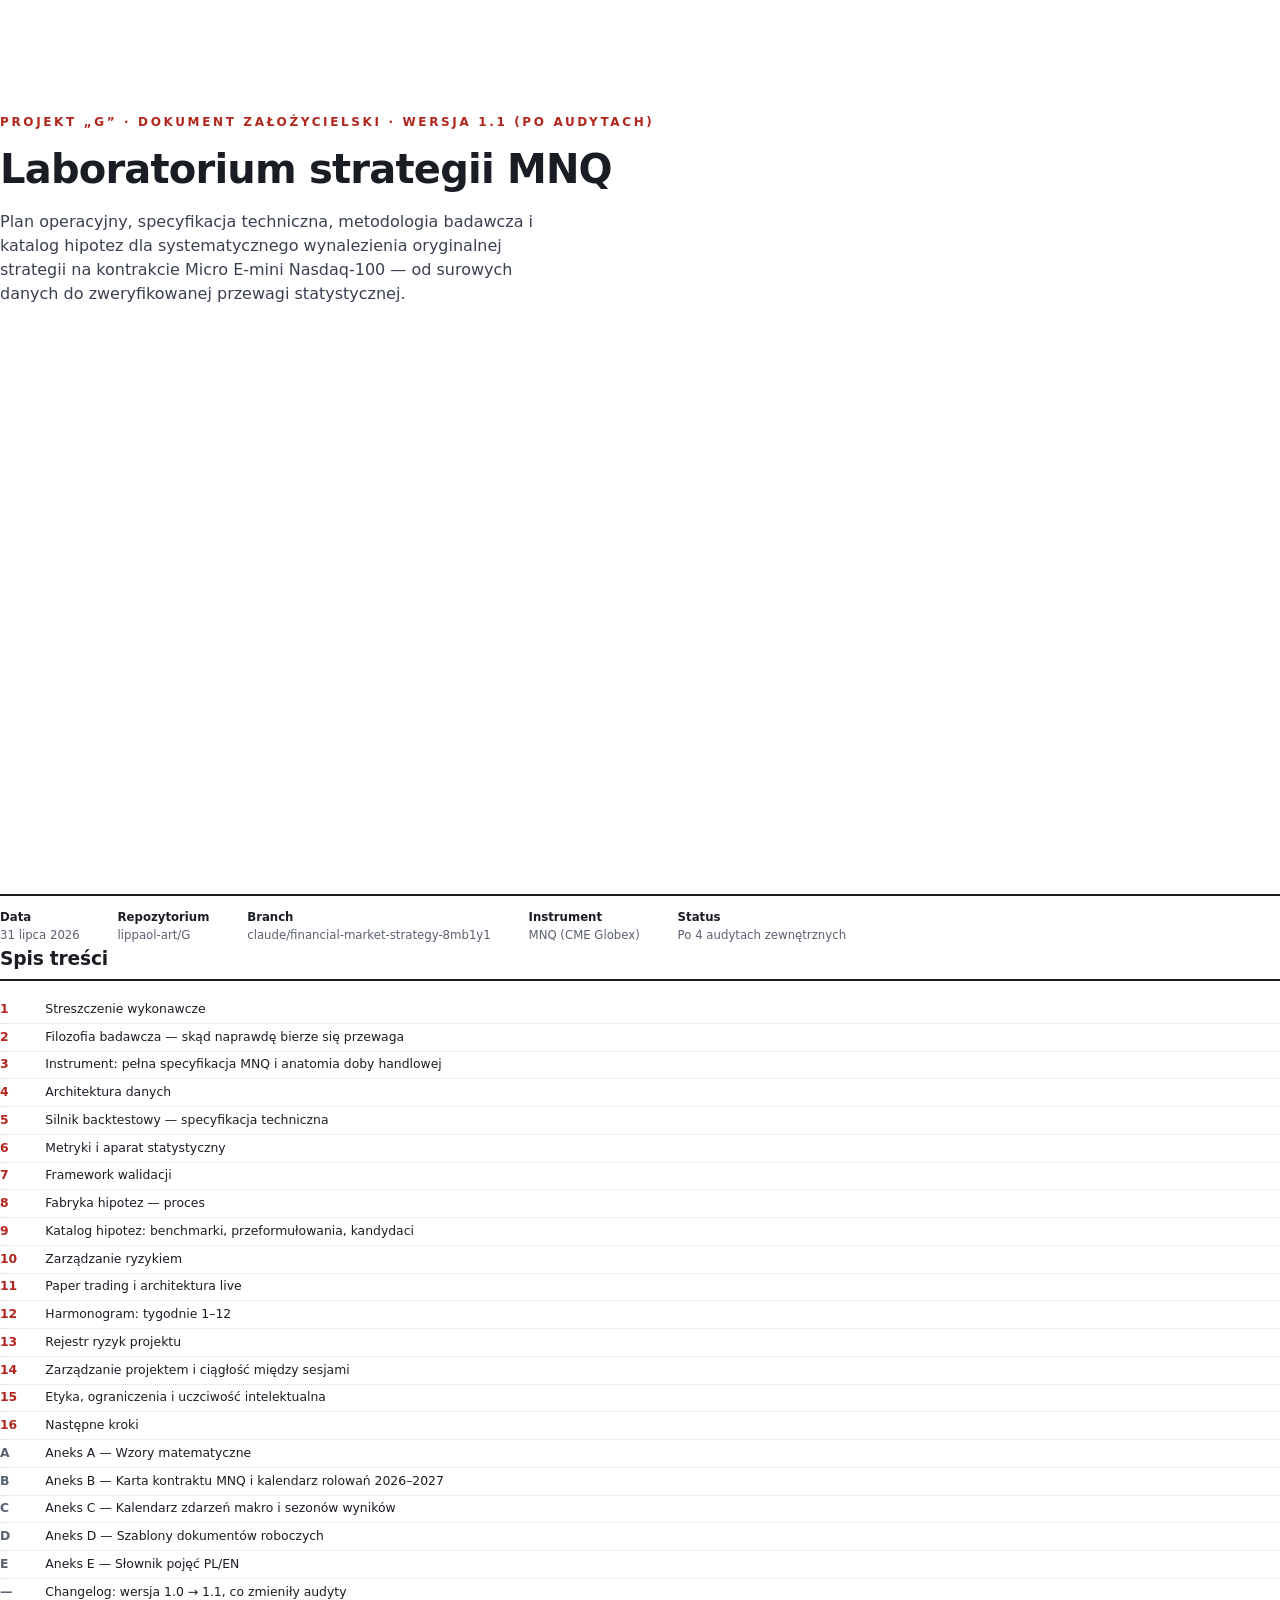
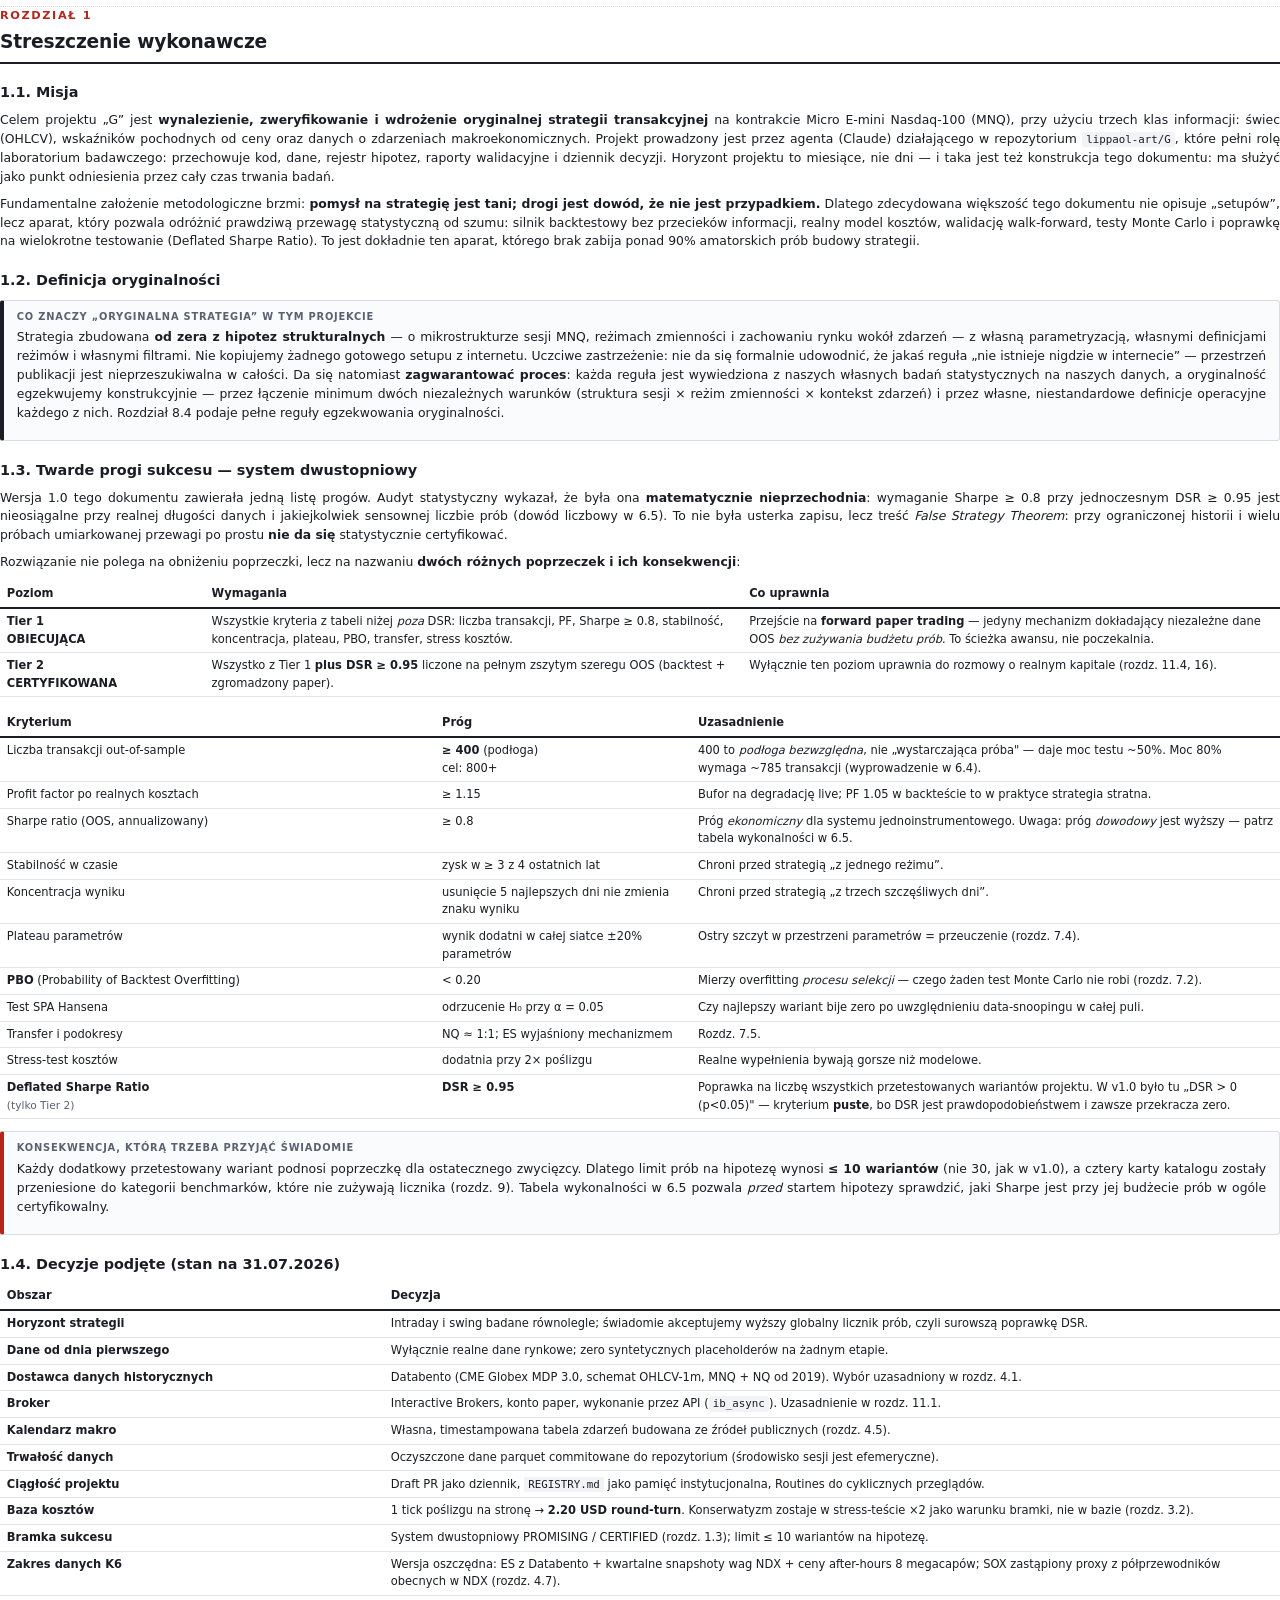
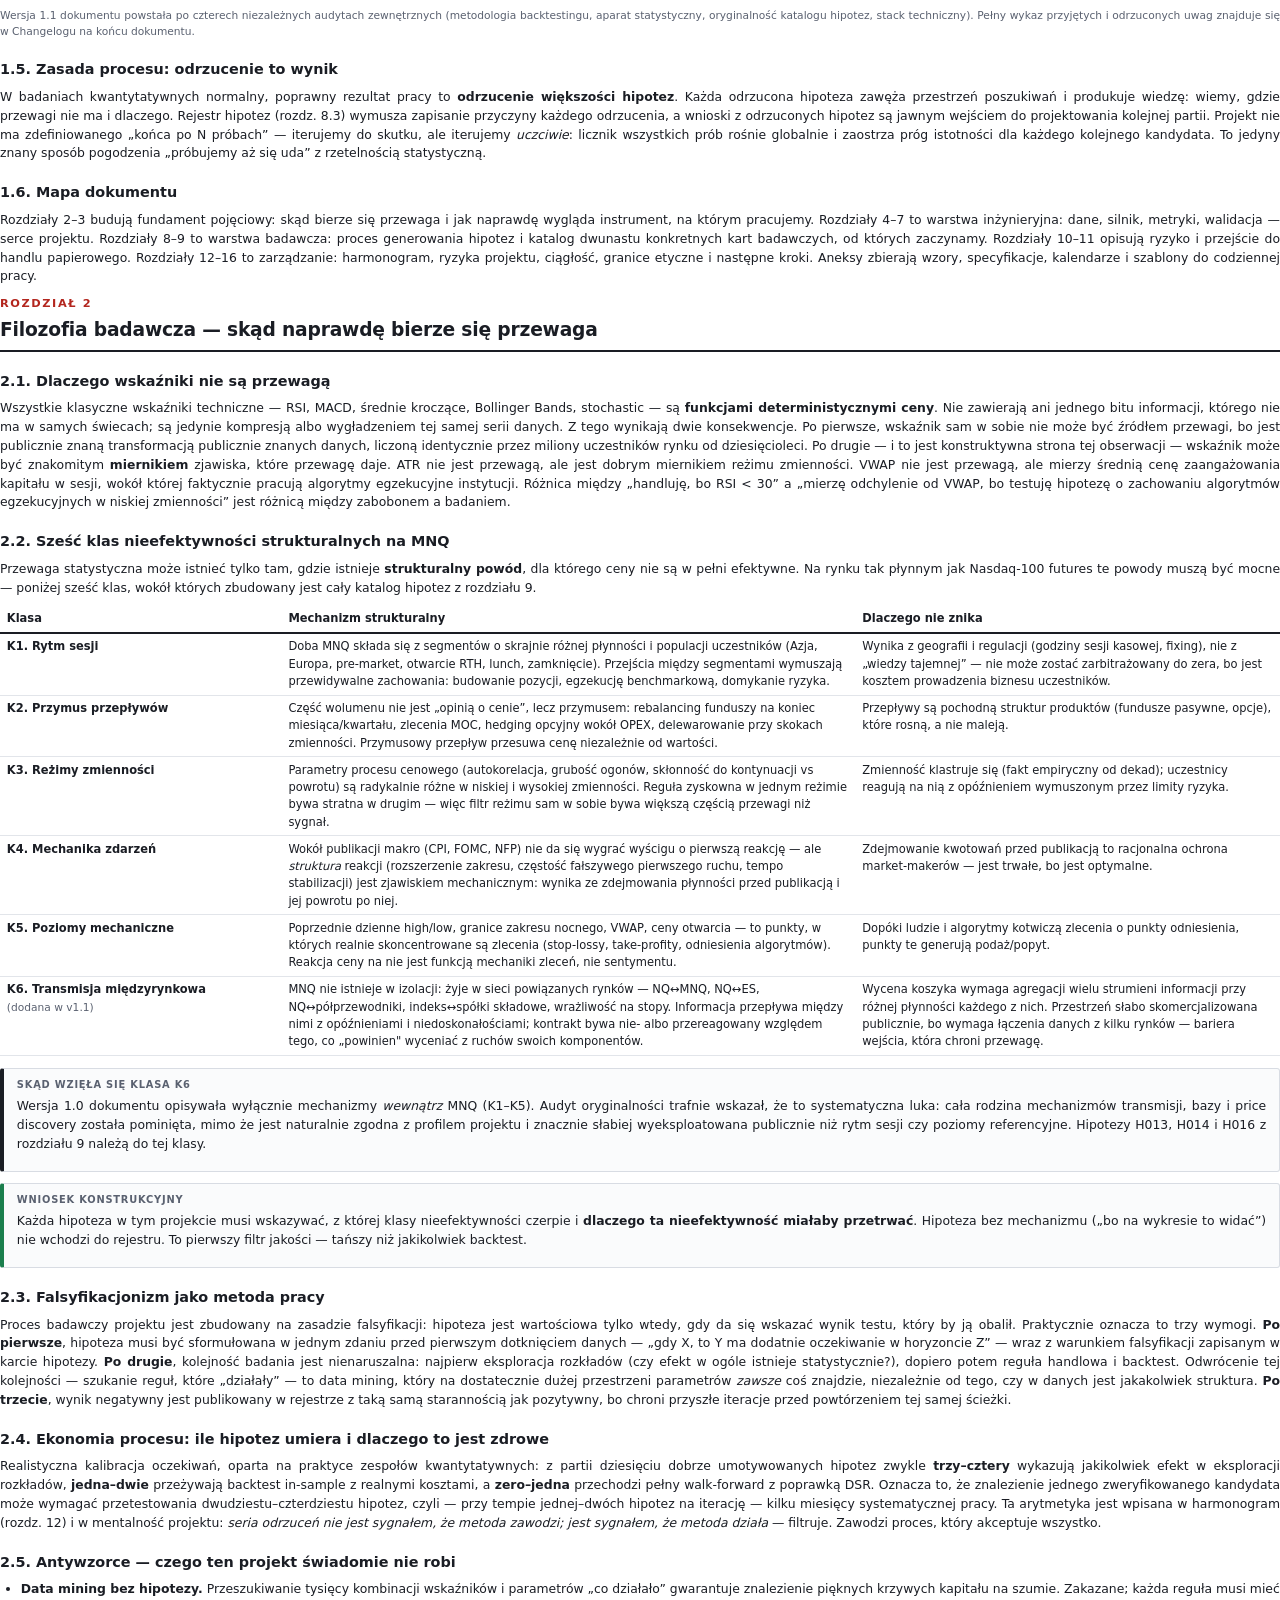
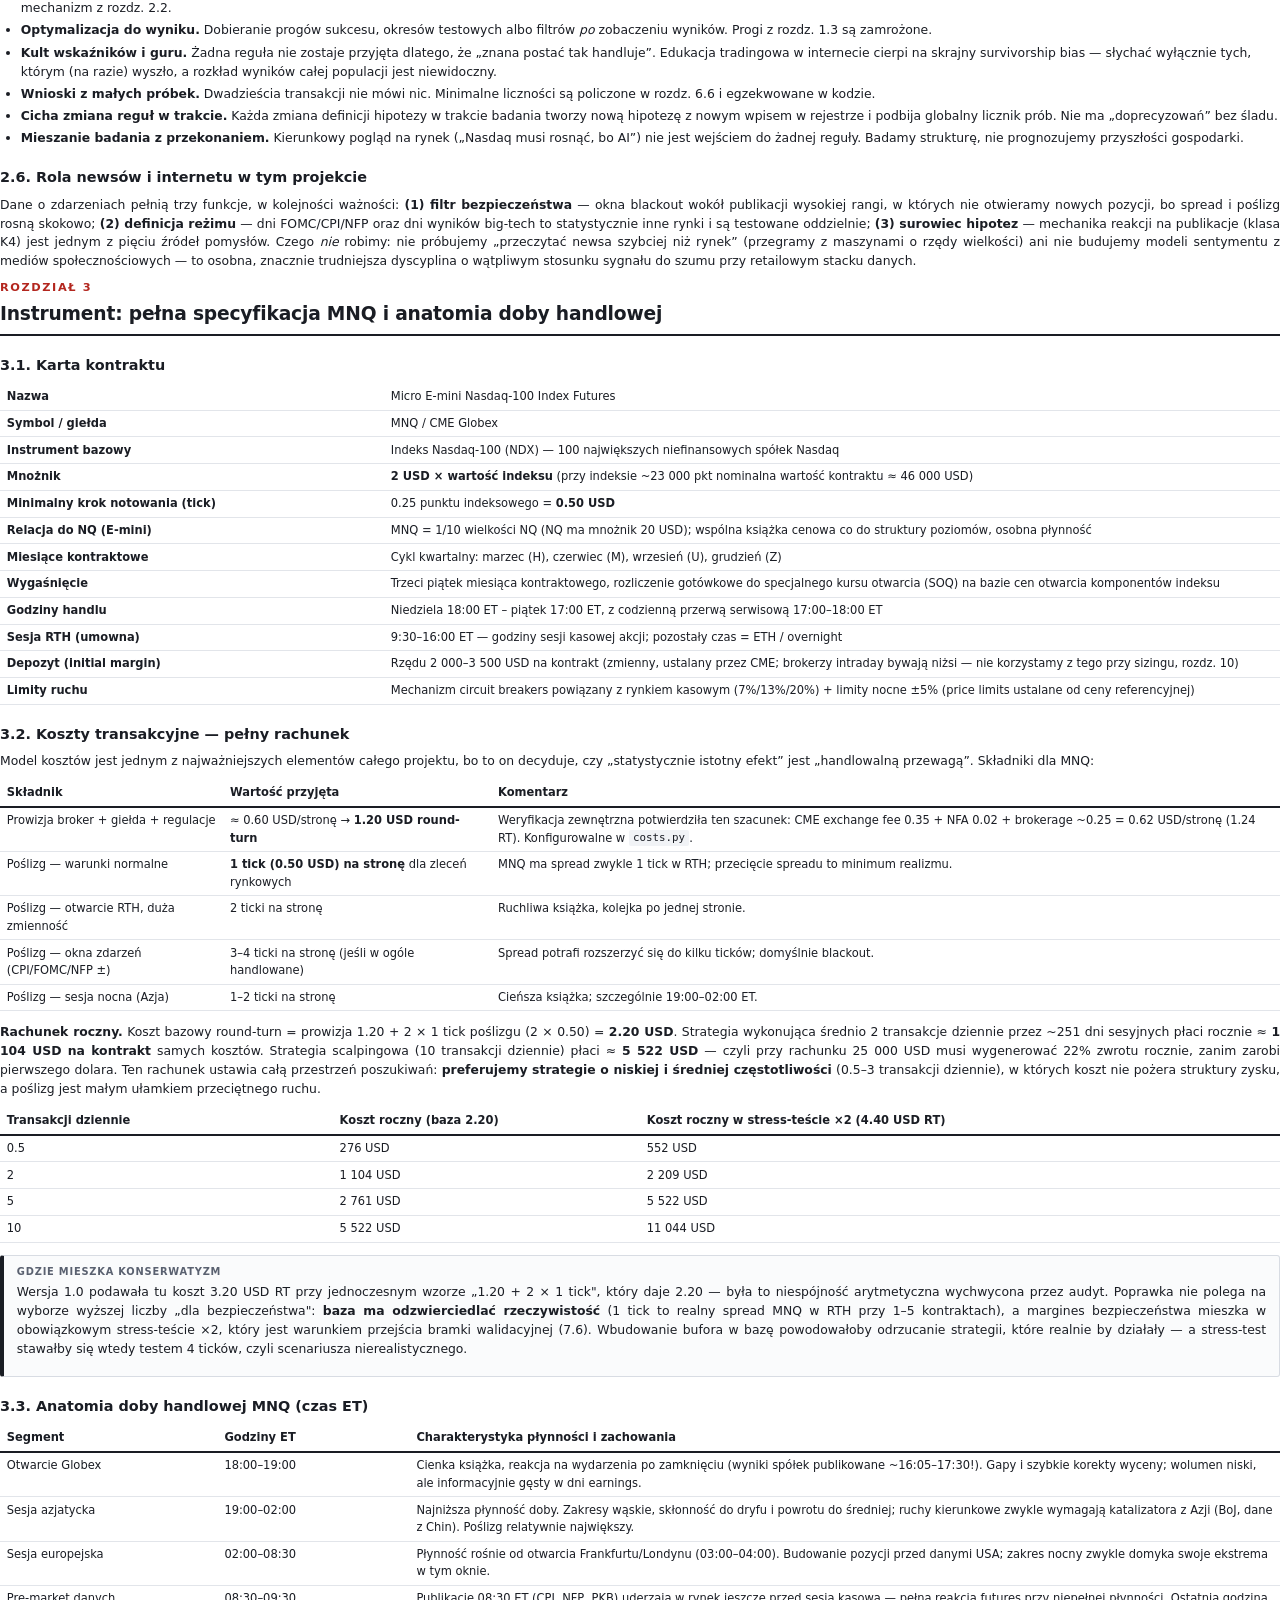
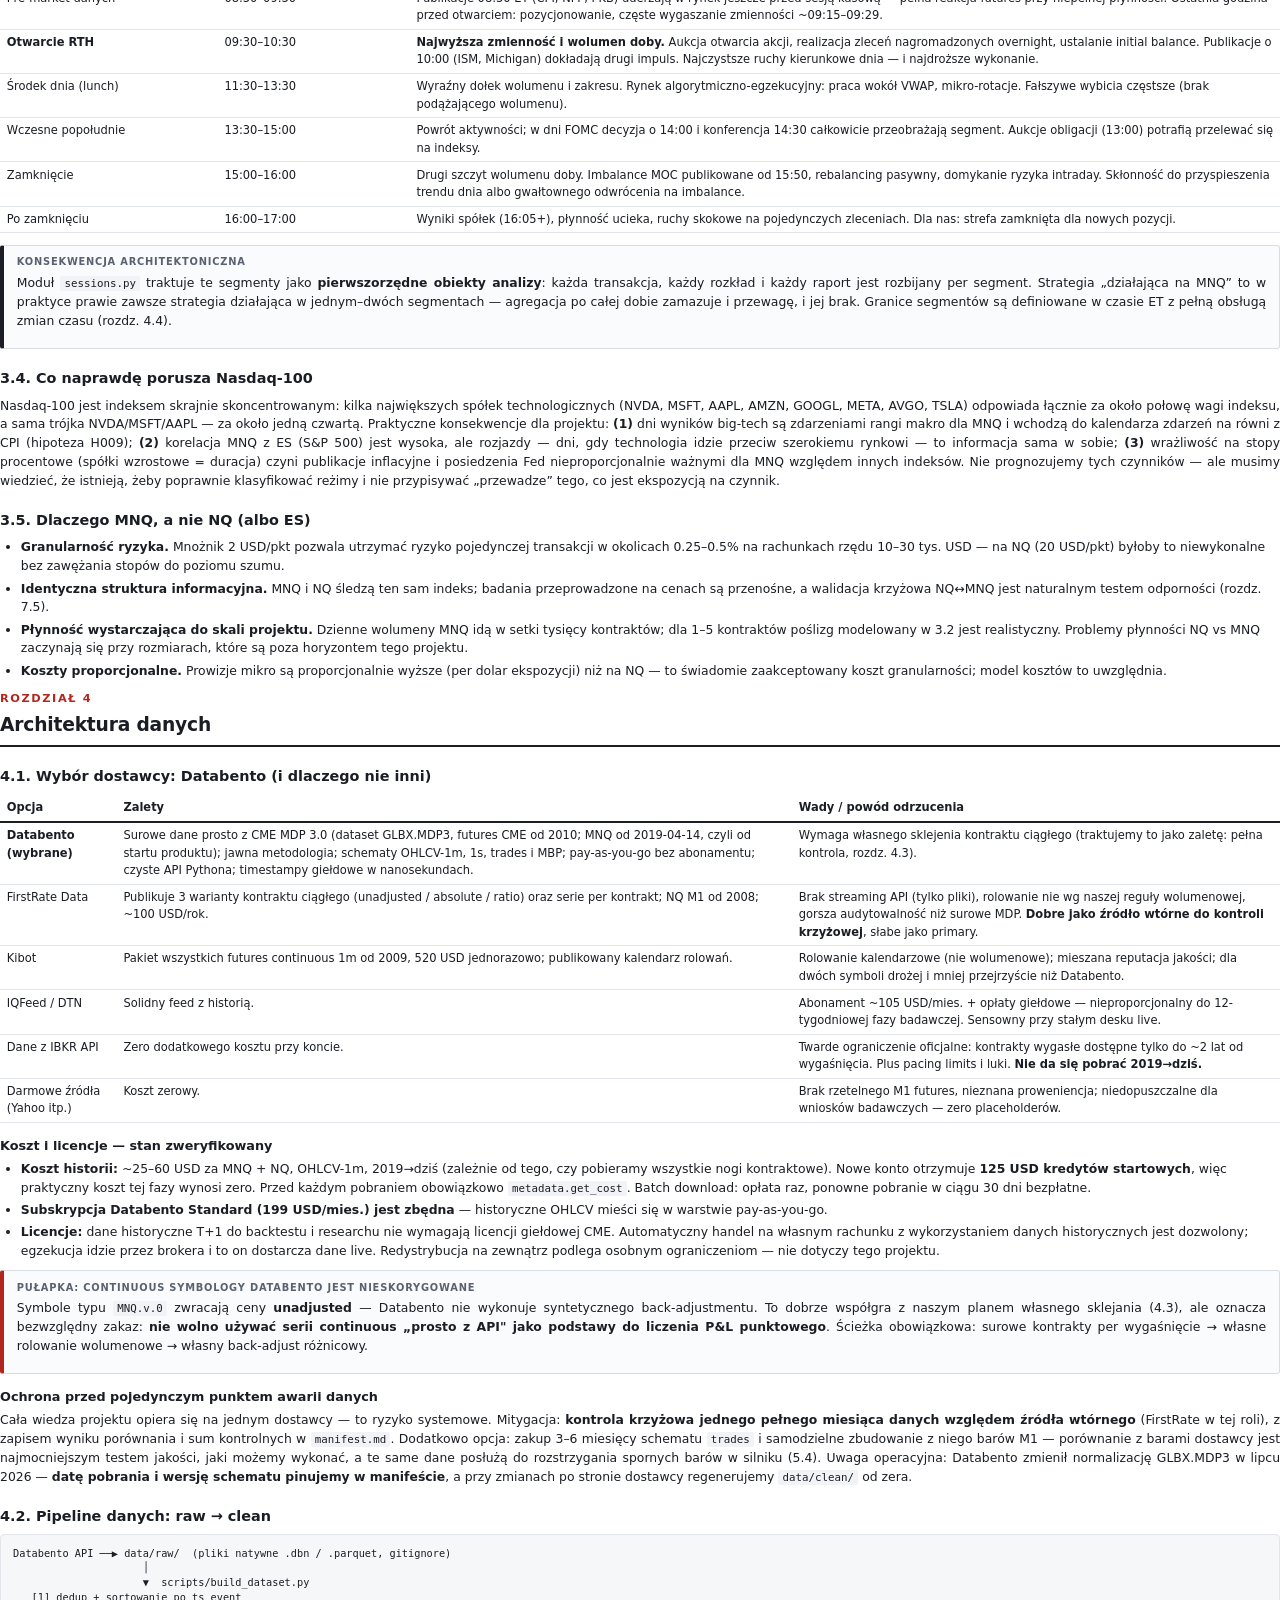
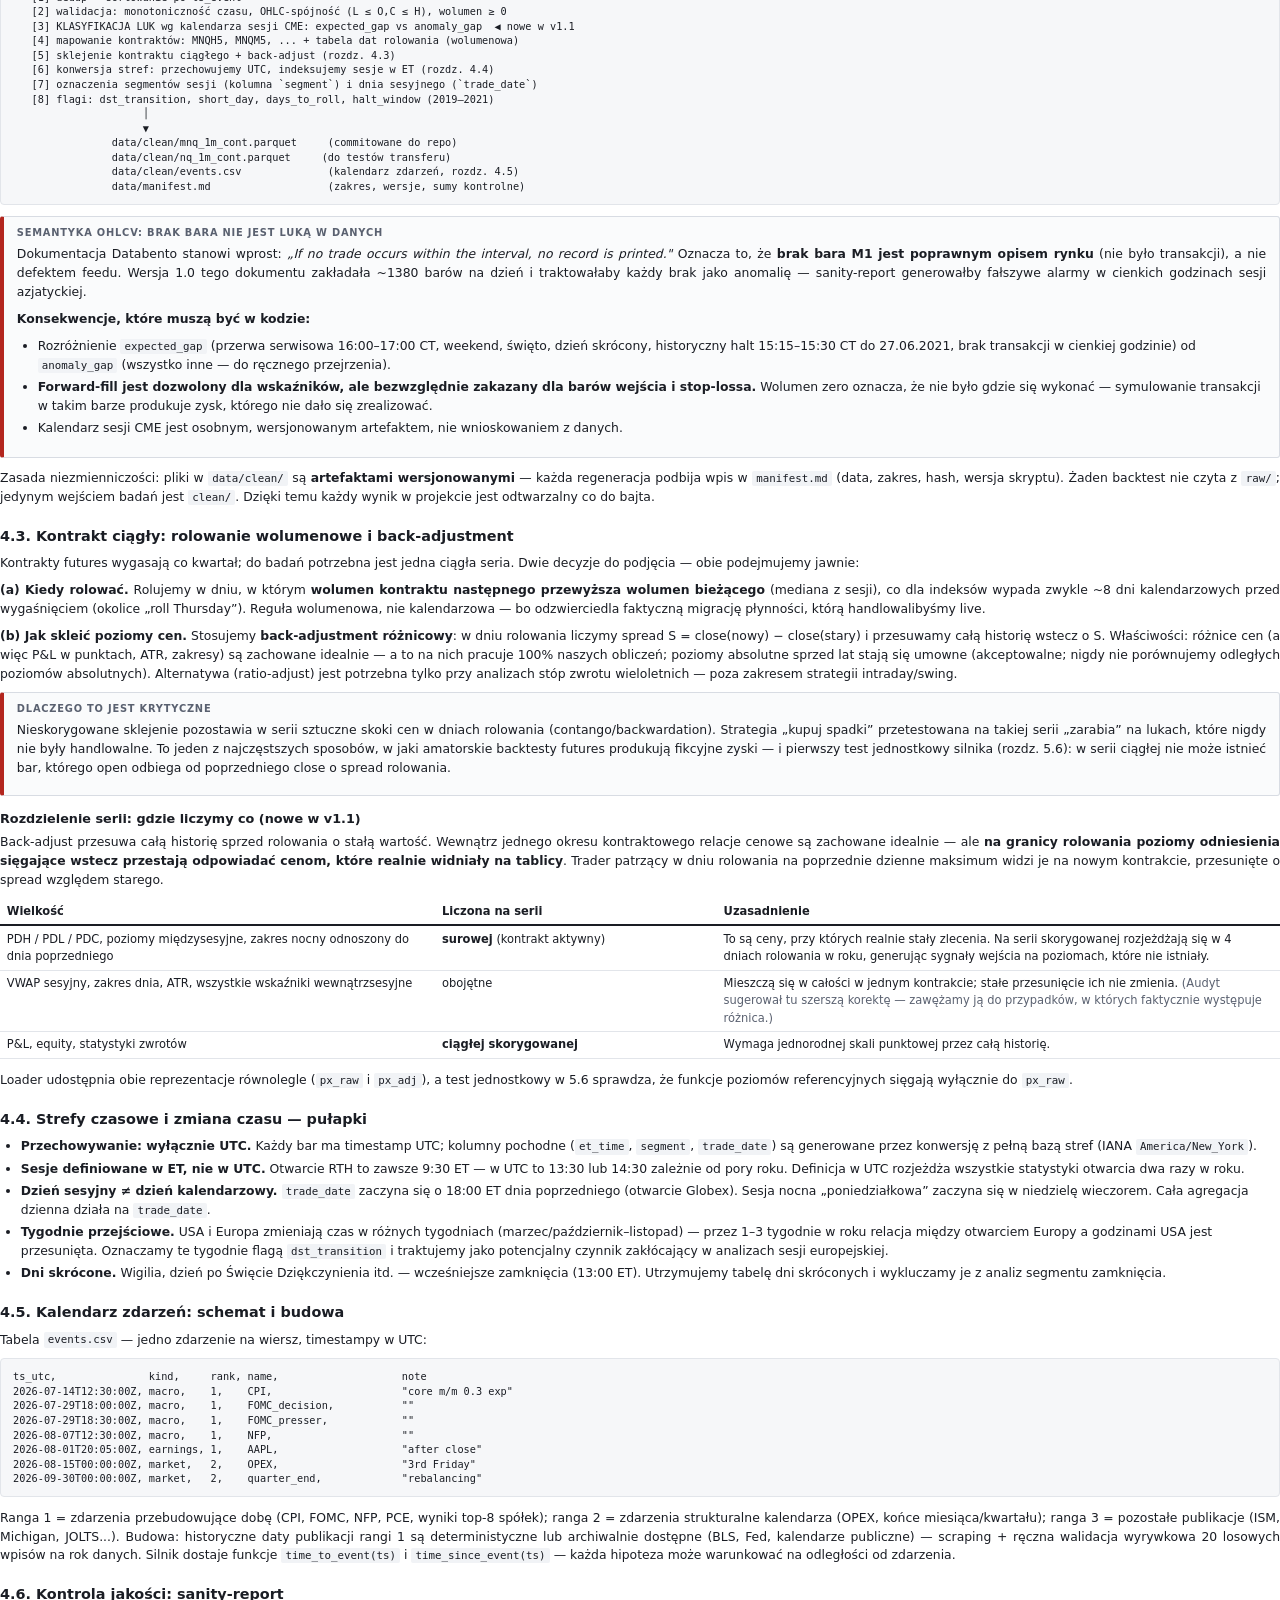
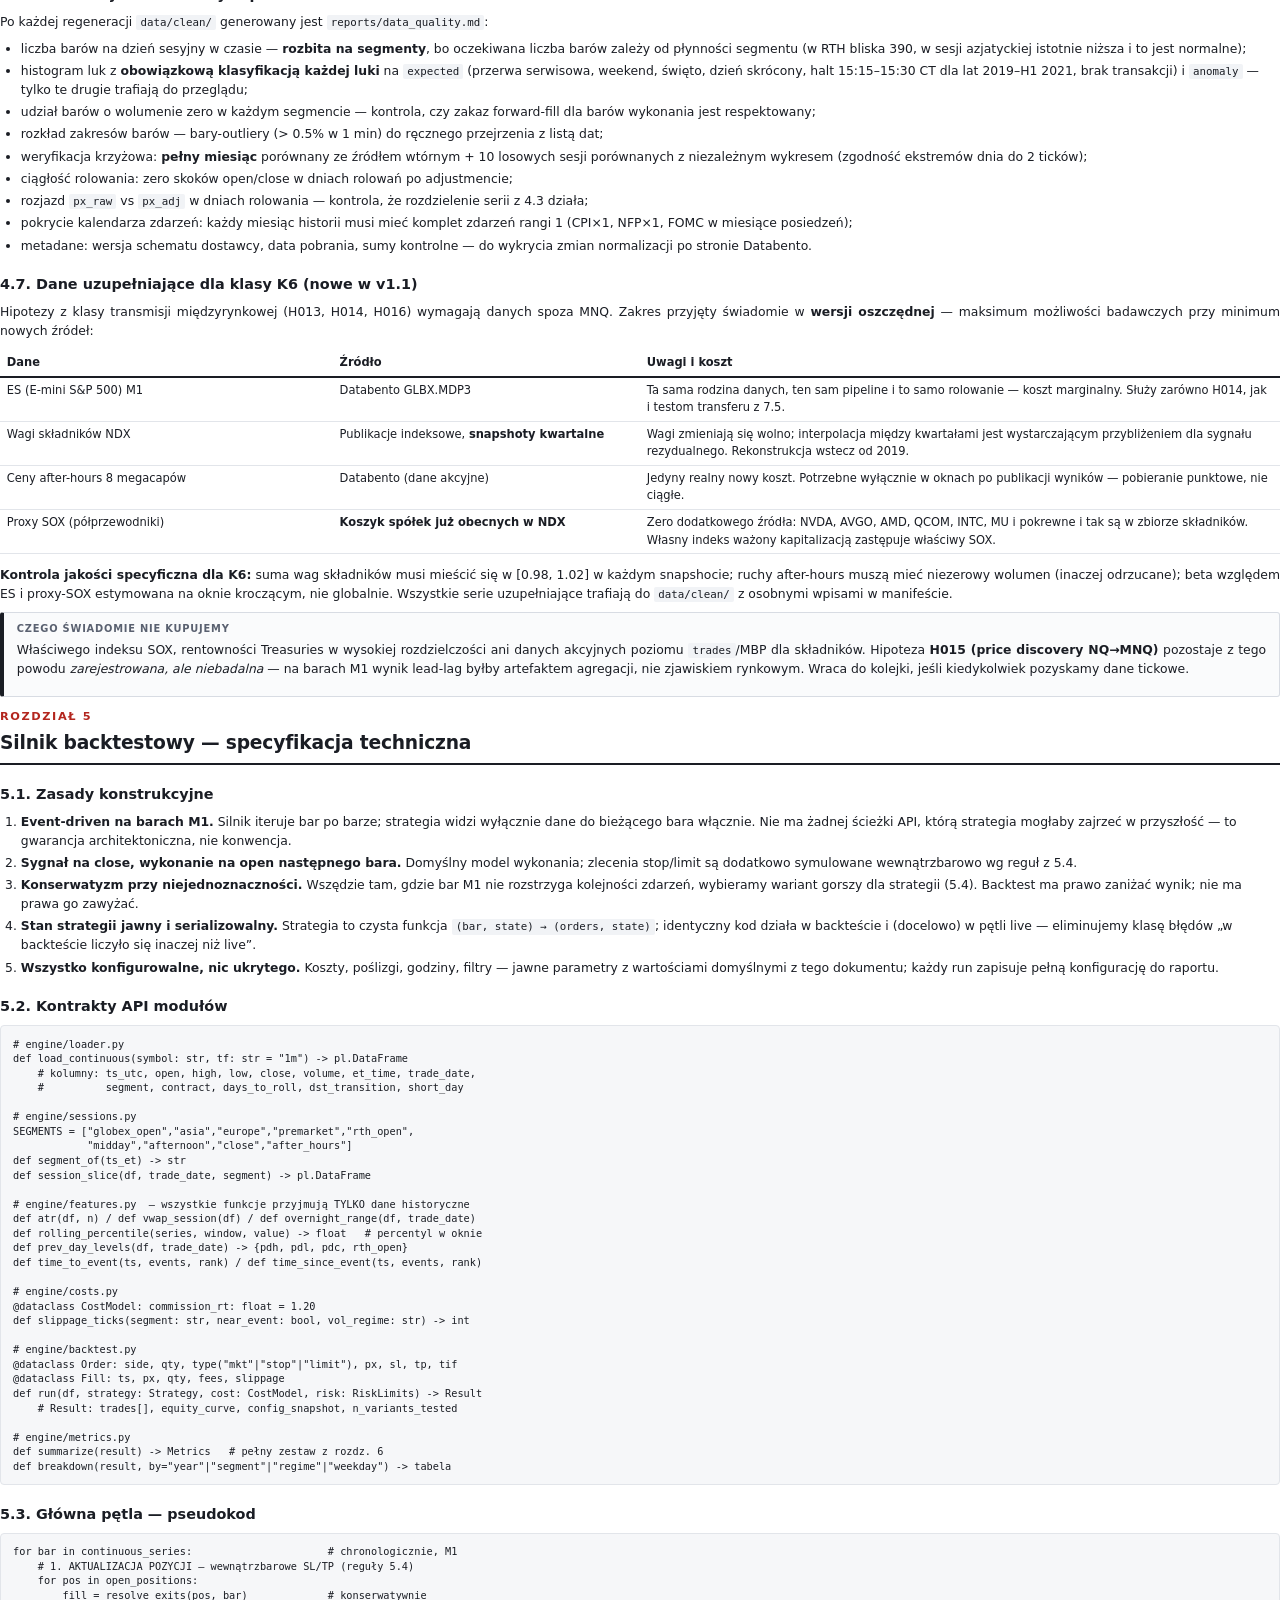
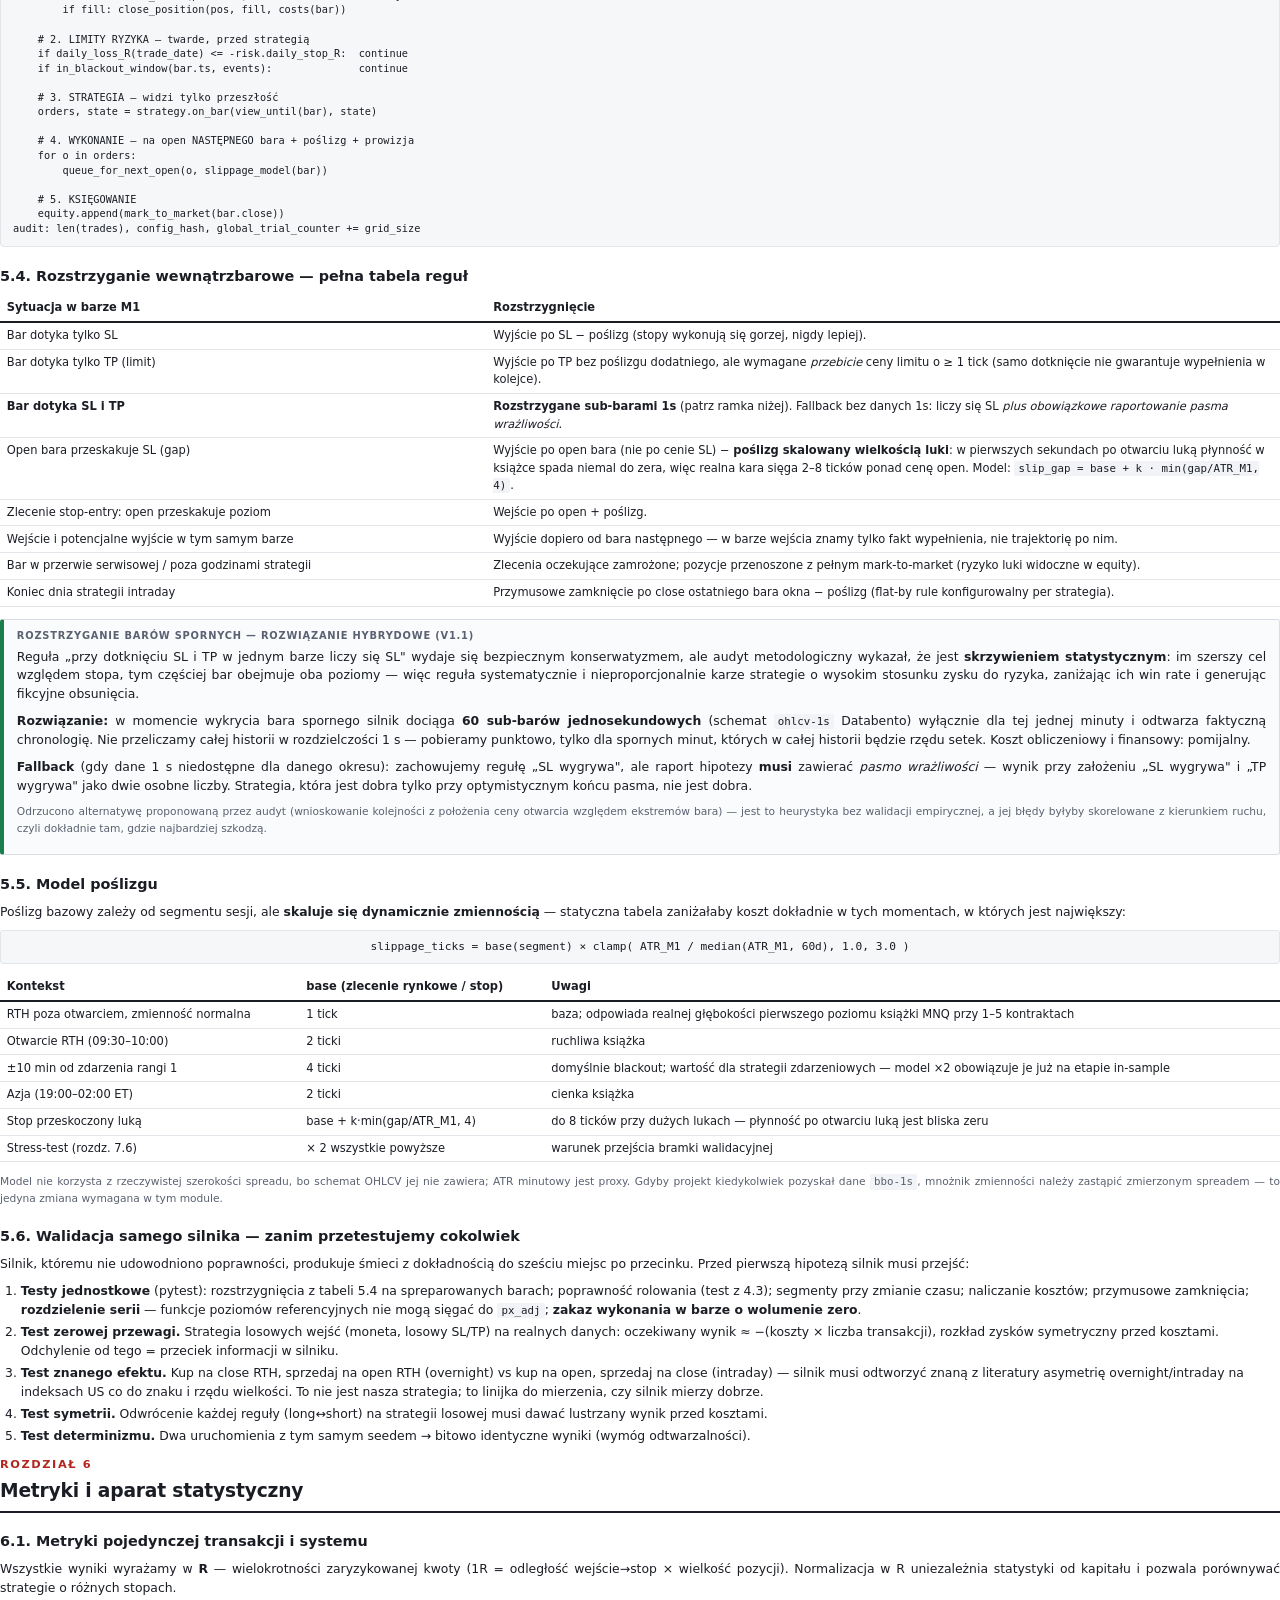
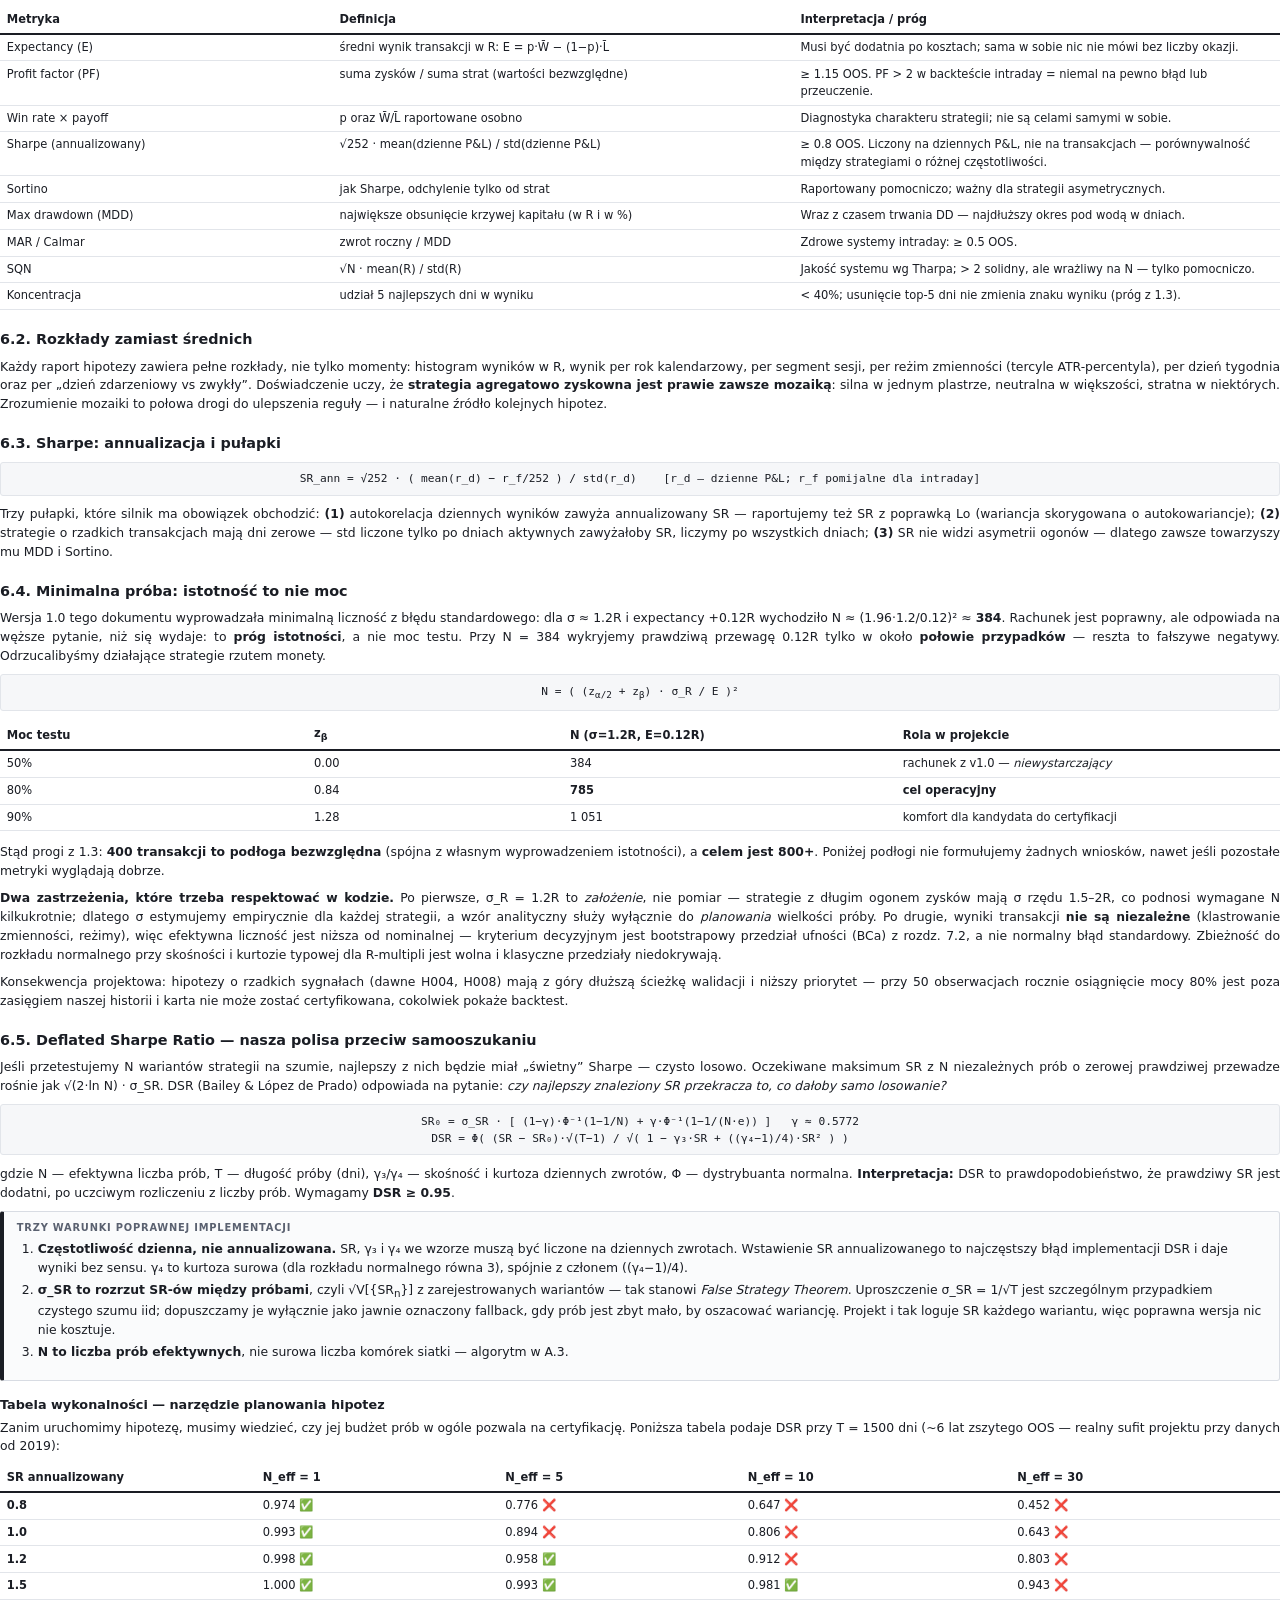
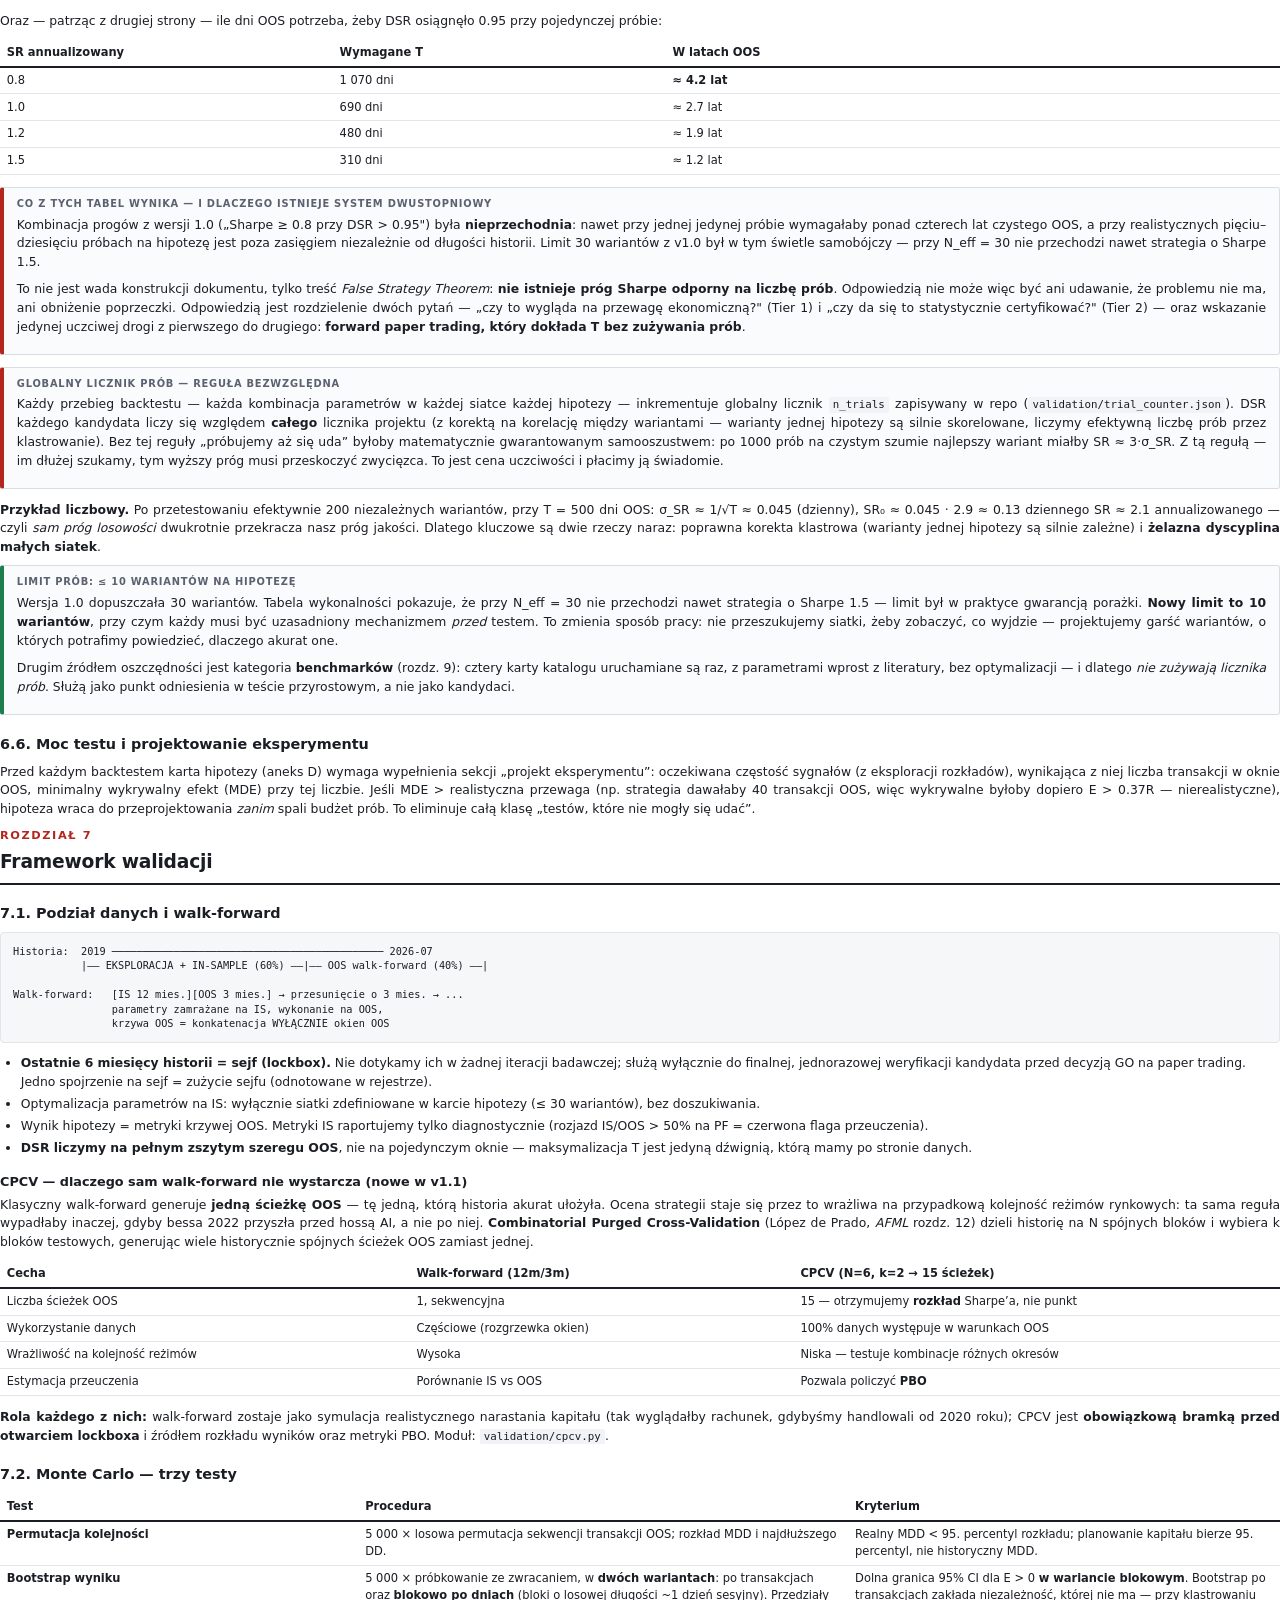
==== commit 78b864d6: "docs: rewizja v1.1 dokumentu założycielskiego po 4 audytach zewnętrznych 46 zmian wynikających z nie" ====
--- a/docs/PLAN.html
+++ b/docs/PLAN.html
@@ -72,7 +72,7 @@
 <!-- ============ OKŁADKA ============ -->
 <div class="cover">
   <div class="top">
-    <div class="kicker">Projekt „G” · Dokument założycielski · wersja 1.0</div>
+    <div class="kicker">Projekt „G” · Dokument założycielski · wersja 1.1 (po audytach)</div>
     <h1>Laboratorium strategii MNQ</h1>
     <div class="sub">Plan operacyjny, specyfikacja techniczna, metodologia badawcza i katalog hipotez dla systematycznego wynalezienia oryginalnej strategii na kontrakcie Micro E-mini Nasdaq-100 — od surowych danych do zweryfikowanej przewagi statystycznej.</div>
   </div>
@@ -81,7 +81,7 @@
     <div><span>Repozytorium</span>lippaol-art/G</div>
     <div><span>Branch</span>claude/financial-market-strategy-8mb1y1</div>
     <div><span>Instrument</span>MNQ (CME Globex)</div>
-    <div><span>Status</span>Zatwierdzony do realizacji</div>
+    <div><span>Status</span>Po 4 audytach zewnętrznych</div>
   </div>
 </div>
 
@@ -97,7 +97,7 @@
   <li><span class="n">6</span><span>Metryki i aparat statystyczny</span></li>
   <li><span class="n">7</span><span>Framework walidacji</span></li>
   <li><span class="n">8</span><span>Fabryka hipotez — proces</span></li>
-  <li><span class="n">9</span><span>Katalog hipotez startowych: 12 kart badawczych</span></li>
+  <li><span class="n">9</span><span>Katalog hipotez: benchmarki, przeformułowania, kandydaci</span></li>
   <li><span class="n">10</span><span>Zarządzanie ryzykiem</span></li>
   <li><span class="n">11</span><span>Paper trading i architektura live</span></li>
   <li><span class="n">12</span><span>Harmonogram: tygodnie 1–12</span></li>
@@ -110,6 +110,7 @@
   <li class="anx"><span class="n">C</span><span>Aneks C — Kalendarz zdarzeń makro i sezonów wyników</span></li>
   <li class="anx"><span class="n">D</span><span>Aneks D — Szablony dokumentów roboczych</span></li>
   <li class="anx"><span class="n">E</span><span>Aneks E — Słownik pojęć PL/EN</span></li>
+  <li class="anx"><span class="n">—</span><span>Changelog: wersja 1.0 → 1.1, co zmieniły audyty</span></li>
 </ol>
 </div>
 
@@ -126,19 +127,32 @@
 <p>Strategia zbudowana <strong>od zera z hipotez strukturalnych</strong> — o mikrostrukturze sesji MNQ, reżimach zmienności i zachowaniu rynku wokół zdarzeń — z własną parametryzacją, własnymi definicjami reżimów i własnymi filtrami. Nie kopiujemy żadnego gotowego setupu z internetu. Uczciwe zastrzeżenie: nie da się formalnie udowodnić, że jakaś reguła „nie istnieje nigdzie w internecie” — przestrzeń publikacji jest nieprzeszukiwalna w całości. Da się natomiast <strong>zagwarantować proces</strong>: każda reguła jest wywiedziona z naszych własnych badań statystycznych na naszych danych, a oryginalność egzekwujemy konstrukcyjnie — przez łączenie minimum dwóch niezależnych warunków (struktura sesji × reżim zmienności × kontekst zdarzeń) i przez własne, niestandardowe definicje operacyjne każdego z nich. Rozdział 8.4 podaje pełne reguły egzekwowania oryginalności.</p>
 </div>
 
-<h3>1.3. Twarde progi sukcesu</h3>
-<p>Strategia zostaje uznana za znalezioną dopiero, gdy spełni <strong>wszystkie</strong> poniższe kryteria jednocześnie. Progi są zdefiniowane z góry — przed testami — właśnie po to, żeby nie dało się ich „dopasować” do wyników po fakcie.</p>
-<table>
-<tr><th style="width:38%">Kryterium</th><th>Próg</th><th>Uzasadnienie</th></tr>
-<tr><td>Liczba transakcji out-of-sample</td><td>≥ 300</td><td>Poniżej tej liczby przedział ufności dla expectancy jest zbyt szeroki, by cokolwiek twierdzić (rozdz. 6.6).</td></tr>
+<h3>1.3. Twarde progi sukcesu — system dwustopniowy</h3>
+<p>Wersja 1.0 tego dokumentu zawierała jedną listę progów. Audyt statystyczny wykazał, że była ona <strong>matematycznie nieprzechodnia</strong>: wymaganie Sharpe ≥ 0.8 przy jednoczesnym DSR ≥ 0.95 jest nieosiągalne przy realnej długości danych i jakiejkolwiek sensownej liczbie prób (dowód liczbowy w 6.5). To nie była usterka zapisu, lecz treść <em>False Strategy Theorem</em>: przy ograniczonej historii i wielu próbach umiarkowanej przewagi po prostu <strong>nie da się</strong> statystycznie certyfikować.</p>
+<p>Rozwiązanie nie polega na obniżeniu poprzeczki, lecz na nazwaniu <strong>dwóch różnych poprzeczek i ich konsekwencji</strong>:</p>
+<table>
+<tr><th style="width:16%">Poziom</th><th style="width:42%">Wymagania</th><th>Co uprawnia</th></tr>
+<tr><td><strong>Tier 1<br>OBIECUJĄCA</strong></td><td>Wszystkie kryteria z tabeli niżej <em>poza</em> DSR: liczba transakcji, PF, Sharpe ≥ 0.8, stabilność, koncentracja, plateau, PBO, transfer, stress kosztów.</td><td>Przejście na <strong>forward paper trading</strong> — jedyny mechanizm dokładający niezależne dane OOS <em>bez zużywania budżetu prób</em>. To ścieżka awansu, nie poczekalnia.</td></tr>
+<tr><td><strong>Tier 2<br>CERTYFIKOWANA</strong></td><td>Wszystko z Tier 1 <strong>plus DSR ≥ 0.95</strong> liczone na pełnym zszytym szeregu OOS (backtest + zgromadzony paper).</td><td>Wyłącznie ten poziom uprawnia do rozmowy o realnym kapitale (rozdz. 11.4, 16).</td></tr>
+</table>
+<table>
+<tr><th style="width:34%">Kryterium</th><th style="width:20%">Próg</th><th>Uzasadnienie</th></tr>
+<tr><td>Liczba transakcji out-of-sample</td><td><strong>≥ 400</strong> (podłoga)<br>cel: 800+</td><td>400 to <em>podłoga bezwzględna</em>, nie „wystarczająca próba" — daje moc testu ~50%. Moc 80% wymaga ~785 transakcji (wyprowadzenie w 6.4).</td></tr>
 <tr><td>Profit factor po realnych kosztach</td><td>≥ 1.15</td><td>Bufor na degradację live; PF 1.05 w backteście to w praktyce strategia stratna.</td></tr>
-<tr><td>Sharpe ratio (OOS, annualizowany)</td><td>≥ 0.8</td><td>Poziom osiągalny dla strategii intraday na jednym instrumencie; wyższy próg byłby nierealistyczny bez portfela.</td></tr>
+<tr><td>Sharpe ratio (OOS, annualizowany)</td><td>≥ 0.8</td><td>Próg <em>ekonomiczny</em> dla systemu jednoinstrumentowego. Uwaga: próg <em>dowodowy</em> jest wyższy — patrz tabela wykonalności w 6.5.</td></tr>
 <tr><td>Stabilność w czasie</td><td>zysk w ≥ 3 z 4 ostatnich lat</td><td>Chroni przed strategią „z jednego reżimu”.</td></tr>
 <tr><td>Koncentracja wyniku</td><td>usunięcie 5 najlepszych dni nie zmienia znaku wyniku</td><td>Chroni przed strategią „z trzech szczęśliwych dni”.</td></tr>
 <tr><td>Plateau parametrów</td><td>wynik dodatni w całej siatce ±20% parametrów</td><td>Ostry szczyt w przestrzeni parametrów = przeuczenie (rozdz. 7.4).</td></tr>
-<tr><td>Deflated Sharpe Ratio</td><td>DSR &gt; 0 (p &lt; 0.05)</td><td>Poprawka na liczbę wszystkich przetestowanych wariantów w projekcie (rozdz. 6.5).</td></tr>
+<tr><td><strong>PBO</strong> (Probability of Backtest Overfitting)</td><td>&lt; 0.20</td><td>Mierzy overfitting <em>procesu selekcji</em> — czego żaden test Monte Carlo nie robi (rozdz. 7.2).</td></tr>
+<tr><td>Test SPA Hansena</td><td>odrzucenie H₀ przy α = 0.05</td><td>Czy najlepszy wariant bije zero po uwzględnieniu data-snoopingu w całej puli.</td></tr>
+<tr><td>Transfer i podokresy</td><td>NQ ≈ 1:1; ES wyjaśniony mechanizmem</td><td>Rozdz. 7.5.</td></tr>
 <tr><td>Stress-test kosztów</td><td>dodatnia przy 2× poślizgu</td><td>Realne wypełnienia bywają gorsze niż modelowe.</td></tr>
-</table>
+<tr><td><strong>Deflated Sharpe Ratio</strong><br><span class="muted small">(tylko Tier 2)</span></td><td><strong>DSR ≥ 0.95</strong></td><td>Poprawka na liczbę wszystkich przetestowanych wariantów projektu. W v1.0 było tu „DSR &gt; 0 (p&lt;0.05)" — kryterium <strong>puste</strong>, bo DSR jest prawdopodobieństwem i zawsze przekracza zero.</td></tr>
+</table>
+<div class="box accent">
+<div class="label">Konsekwencja, którą trzeba przyjąć świadomie</div>
+<p>Każdy dodatkowy przetestowany wariant podnosi poprzeczkę dla ostatecznego zwycięzcy. Dlatego limit prób na hipotezę wynosi <strong>≤ 10 wariantów</strong> (nie 30, jak w v1.0), a cztery karty katalogu zostały przeniesione do kategorii benchmarków, które nie zużywają licznika (rozdz. 9). Tabela wykonalności w 6.5 pozwala <em>przed</em> startem hipotezy sprawdzić, jaki Sharpe jest przy jej budżecie prób w ogóle certyfikowalny.</p>
+</div>
 
 <h3>1.4. Decyzje podjęte (stan na 31.07.2026)</h3>
 <table>
@@ -150,7 +164,11 @@
 <tr><td><strong>Kalendarz makro</strong></td><td>Własna, timestampowana tabela zdarzeń budowana ze źródeł publicznych (rozdz. 4.5).</td></tr>
 <tr><td><strong>Trwałość danych</strong></td><td>Oczyszczone dane parquet commitowane do repozytorium (środowisko sesji jest efemeryczne).</td></tr>
 <tr><td><strong>Ciągłość projektu</strong></td><td>Draft PR jako dziennik, <code>REGISTRY.md</code> jako pamięć instytucjonalna, Routines do cyklicznych przeglądów.</td></tr>
-</table>
+<tr><td><strong>Baza kosztów</strong></td><td>1 tick poślizgu na stronę → <strong>2.20 USD round-turn</strong>. Konserwatyzm zostaje w stress-teście ×2 jako warunku bramki, nie w bazie (rozdz. 3.2).</td></tr>
+<tr><td><strong>Bramka sukcesu</strong></td><td>System dwustopniowy PROMISING / CERTIFIED (rozdz. 1.3); limit ≤ 10 wariantów na hipotezę.</td></tr>
+<tr><td><strong>Zakres danych K6</strong></td><td>Wersja oszczędna: ES z Databento + kwartalne snapshoty wag NDX + ceny after-hours 8 megacapów; SOX zastąpiony proxy z półprzewodników obecnych w NDX (rozdz. 4.7).</td></tr>
+</table>
+<p class="small muted">Wersja 1.1 dokumentu powstała po czterech niezależnych audytach zewnętrznych (metodologia backtestingu, aparat statystyczny, oryginalność katalogu hipotez, stack techniczny). Pełny wykaz przyjętych i odrzuconych uwag znajduje się w Changelogu na końcu dokumentu.</p>
 
 <h3>1.5. Zasada procesu: odrzucenie to wynik</h3>
 <p>W badaniach kwantytatywnych normalny, poprawny rezultat pracy to <strong>odrzucenie większości hipotez</strong>. Każda odrzucona hipoteza zawęża przestrzeń poszukiwań i produkuje wiedzę: wiemy, gdzie przewagi nie ma i dlaczego. Rejestr hipotez (rozdz. 8.3) wymusza zapisanie przyczyny każdego odrzucenia, a wnioski z odrzuconych hipotez są jawnym wejściem do projektowania kolejnej partii. Projekt nie ma zdefiniowanego „końca po N próbach” — iterujemy do skutku, ale iterujemy <em>uczciwie</em>: licznik wszystkich prób rośnie globalnie i zaostrza próg istotności dla każdego kolejnego kandydata. To jedyny znany sposób pogodzenia „próbujemy aż się uda” z rzetelnością statystyczną.</p>
@@ -164,8 +182,8 @@
 <h3>2.1. Dlaczego wskaźniki nie są przewagą</h3>
 <p>Wszystkie klasyczne wskaźniki techniczne — RSI, MACD, średnie kroczące, Bollinger Bands, stochastic — są <strong>funkcjami deterministycznymi ceny</strong>. Nie zawierają ani jednego bitu informacji, którego nie ma w samych świecach; są jedynie kompresją albo wygładzeniem tej samej serii danych. Z tego wynikają dwie konsekwencje. Po pierwsze, wskaźnik sam w sobie nie może być źródłem przewagi, bo jest publicznie znaną transformacją publicznie znanych danych, liczoną identycznie przez miliony uczestników rynku od dziesięcioleci. Po drugie — i to jest konstruktywna strona tej obserwacji — wskaźnik może być znakomitym <strong>miernikiem</strong> zjawiska, które przewagę daje. ATR nie jest przewagą, ale jest dobrym miernikiem reżimu zmienności. VWAP nie jest przewagą, ale mierzy średnią cenę zaangażowania kapitału w sesji, wokół której faktycznie pracują algorytmy egzekucyjne instytucji. Różnica między „handluję, bo RSI &lt; 30” a „mierzę odchylenie od VWAP, bo testuję hipotezę o zachowaniu algorytmów egzekucyjnych w niskiej zmienności” jest różnicą między zabobonem a badaniem.</p>
 
-<h3>2.2. Pięć klas nieefektywności strukturalnych na MNQ</h3>
-<p>Przewaga statystyczna może istnieć tylko tam, gdzie istnieje <strong>strukturalny powód</strong>, dla którego ceny nie są w pełni efektywne. Na rynku tak płynnym jak Nasdaq-100 futures te powody muszą być mocne — poniżej pięć klas, wokół których zbudowany jest cały katalog hipotez z rozdziału 9.</p>
+<h3>2.2. Sześć klas nieefektywności strukturalnych na MNQ</h3>
+<p>Przewaga statystyczna może istnieć tylko tam, gdzie istnieje <strong>strukturalny powód</strong>, dla którego ceny nie są w pełni efektywne. Na rynku tak płynnym jak Nasdaq-100 futures te powody muszą być mocne — poniżej sześć klas, wokół których zbudowany jest cały katalog hipotez z rozdziału 9.</p>
 <table>
 <tr><th style="width:22%">Klasa</th><th>Mechanizm strukturalny</th><th>Dlaczego nie znika</th></tr>
 <tr><td><strong>K1. Rytm sesji</strong></td><td>Doba MNQ składa się z segmentów o skrajnie różnej płynności i populacji uczestników (Azja, Europa, pre-market, otwarcie RTH, lunch, zamknięcie). Przejścia między segmentami wymuszają przewidywalne zachowania: budowanie pozycji, egzekucję benchmarkową, domykanie ryzyka.</td><td>Wynika z geografii i regulacji (godziny sesji kasowej, fixing), nie z „wiedzy tajemnej” — nie może zostać zarbitrażowany do zera, bo jest kosztem prowadzenia biznesu uczestników.</td></tr>
@@ -173,7 +191,12 @@
 <tr><td><strong>K3. Reżimy zmienności</strong></td><td>Parametry procesu cenowego (autokorelacja, grubość ogonów, skłonność do kontynuacji vs powrotu) są radykalnie różne w niskiej i wysokiej zmienności. Reguła zyskowna w jednym reżimie bywa stratna w drugim — więc filtr reżimu sam w sobie bywa większą częścią przewagi niż sygnał.</td><td>Zmienność klastruje się (fakt empiryczny od dekad); uczestnicy reagują na nią z opóźnieniem wymuszonym przez limity ryzyka.</td></tr>
 <tr><td><strong>K4. Mechanika zdarzeń</strong></td><td>Wokół publikacji makro (CPI, FOMC, NFP) nie da się wygrać wyścigu o pierwszą reakcję — ale <em>struktura</em> reakcji (rozszerzenie zakresu, częstość fałszywego pierwszego ruchu, tempo stabilizacji) jest zjawiskiem mechanicznym: wynika ze zdejmowania płynności przed publikacją i jej powrotu po niej.</td><td>Zdejmowanie kwotowań przed publikacją to racjonalna ochrona market-makerów — jest trwałe, bo jest optymalne.</td></tr>
 <tr><td><strong>K5. Poziomy mechaniczne</strong></td><td>Poprzednie dzienne high/low, granice zakresu nocnego, VWAP, ceny otwarcia — to punkty, w których realnie skoncentrowane są zlecenia (stop-lossy, take-profity, odniesienia algorytmów). Reakcja ceny na nie jest funkcją mechaniki zleceń, nie sentymentu.</td><td>Dopóki ludzie i algorytmy kotwiczą zlecenia o punkty odniesienia, punkty te generują podaż/popyt.</td></tr>
-</table>
+<tr><td><strong>K6. Transmisja międzyrynkowa</strong><br><span class="muted small">(dodana w v1.1)</span></td><td>MNQ nie istnieje w izolacji: żyje w sieci powiązanych rynków — NQ↔MNQ, NQ↔ES, NQ↔półprzewodniki, indeks↔spółki składowe, wrażliwość na stopy. Informacja przepływa między nimi z opóźnieniami i niedoskonałościami; kontrakt bywa nie- albo przereagowany względem tego, co „powinien" wyceniać z ruchów swoich komponentów.</td><td>Wycena koszyka wymaga agregacji wielu strumieni informacji przy różnej płynności każdego z nich. Przestrzeń słabo skomercjalizowana publicznie, bo wymaga łączenia danych z kilku rynków — bariera wejścia, która chroni przewagę.</td></tr>
+</table>
+<div class="box">
+<div class="label">Skąd wzięła się klasa K6</div>
+<p>Wersja 1.0 dokumentu opisywała wyłącznie mechanizmy <em>wewnątrz</em> MNQ (K1–K5). Audyt oryginalności trafnie wskazał, że to systematyczna luka: cała rodzina mechanizmów transmisji, bazy i price discovery została pominięta, mimo że jest naturalnie zgodna z profilem projektu i znacznie słabiej wyeksploatowana publicznie niż rytm sesji czy poziomy referencyjne. Hipotezy H013, H014 i H016 z rozdziału 9 należą do tej klasy.</p>
+</div>
 <div class="box good">
 <div class="label">Wniosek konstrukcyjny</div>
 <p>Każda hipoteza w tym projekcie musi wskazywać, z której klasy nieefektywności czerpie i <strong>dlaczego ta nieefektywność miałaby przetrwać</strong>. Hipoteza bez mechanizmu („bo na wykresie to widać”) nie wchodzi do rejestru. To pierwszy filtr jakości — tańszy niż jakikolwiek backtest.</p>
@@ -221,13 +244,24 @@
 <p>Model kosztów jest jednym z najważniejszych elementów całego projektu, bo to on decyduje, czy „statystycznie istotny efekt” jest „handlowalną przewagą”. Składniki dla MNQ:</p>
 <table>
 <tr><th>Składnik</th><th>Wartość przyjęta</th><th>Komentarz</th></tr>
-<tr><td>Prowizja broker + giełda + regulacje</td><td>≈ 0.50–0.75 USD/stronę → <strong>1.20 USD round-turn</strong> (przyjęte konserwatywnie)</td><td>U IBKR i podobnych; dokładna wartość konfigurowalna w <code>costs.py</code>.</td></tr>
+<tr><td>Prowizja broker + giełda + regulacje</td><td>≈ 0.60 USD/stronę → <strong>1.20 USD round-turn</strong></td><td>Weryfikacja zewnętrzna potwierdziła ten szacunek: CME exchange fee 0.35 + NFA 0.02 + brokerage ~0.25 = 0.62 USD/stronę (1.24 RT). Konfigurowalne w <code>costs.py</code>.</td></tr>
 <tr><td>Poślizg — warunki normalne</td><td><strong>1 tick (0.50 USD) na stronę</strong> dla zleceń rynkowych</td><td>MNQ ma spread zwykle 1 tick w RTH; przecięcie spreadu to minimum realizmu.</td></tr>
 <tr><td>Poślizg — otwarcie RTH, duża zmienność</td><td>2 ticki na stronę</td><td>Ruchliwa książka, kolejka po jednej stronie.</td></tr>
 <tr><td>Poślizg — okna zdarzeń (CPI/FOMC/NFP ±)</td><td>3–4 ticki na stronę (jeśli w ogóle handlowane)</td><td>Spread potrafi rozszerzyć się do kilku ticków; domyślnie blackout.</td></tr>
 <tr><td>Poślizg — sesja nocna (Azja)</td><td>1–2 ticki na stronę</td><td>Cieńsza książka; szczególnie 19:00–02:00 ET.</td></tr>
 </table>
-<p><strong>Rachunek roczny.</strong> Przy koszcie całkowitym ≈ 3.20 USD na round-turn (prowizja 1.20 + 2 × 1 tick poślizgu) strategia wykonująca średnio 2 transakcje dziennie przez ~251 dni sesyjnych płaci rocznie ≈ <strong>1 600 USD na kontrakt</strong> samych kosztów. Strategia scalpingowa (10 transakcji/dzień) płaci ≈ 8 000 USD — czyli przy rachunku 25 000 USD musi wygenerować 32% zwrotu rocznie, zanim zarobi pierwszego dolara. Ten rachunek ustawia całą przestrzeń poszukiwań: <strong>preferujemy strategie o niskiej i średniej częstotliwości</strong> (0.5–3 transakcji dziennie), w których koszt nie pożera struktury zysku, a poślizg jest małym ułamkiem przeciętnego ruchu.</p>
+<p><strong>Rachunek roczny.</strong> Koszt bazowy round-turn = prowizja 1.20 + 2 × 1 tick poślizgu (2 × 0.50) = <strong>2.20 USD</strong>. Strategia wykonująca średnio 2 transakcje dziennie przez ~251 dni sesyjnych płaci rocznie ≈ <strong>1 104 USD na kontrakt</strong> samych kosztów. Strategia scalpingowa (10 transakcji dziennie) płaci ≈ <strong>5 522 USD</strong> — czyli przy rachunku 25 000 USD musi wygenerować 22% zwrotu rocznie, zanim zarobi pierwszego dolara. Ten rachunek ustawia całą przestrzeń poszukiwań: <strong>preferujemy strategie o niskiej i średniej częstotliwości</strong> (0.5–3 transakcji dziennie), w których koszt nie pożera struktury zysku, a poślizg jest małym ułamkiem przeciętnego ruchu.</p>
+<table>
+<tr><th style="width:26%">Transakcji dziennie</th><th style="width:24%">Koszt roczny (baza 2.20)</th><th>Koszt roczny w stress-teście ×2 (4.40 USD RT)</th></tr>
+<tr><td>0.5</td><td>276 USD</td><td>552 USD</td></tr>
+<tr><td>2</td><td>1 104 USD</td><td>2 209 USD</td></tr>
+<tr><td>5</td><td>2 761 USD</td><td>5 522 USD</td></tr>
+<tr><td>10</td><td>5 522 USD</td><td>11 044 USD</td></tr>
+</table>
+<div class="box">
+<div class="label">Gdzie mieszka konserwatyzm</div>
+<p>Wersja 1.0 podawała tu koszt 3.20 USD RT przy jednoczesnym wzorze „1.20 + 2 × 1 tick", który daje 2.20 — była to niespójność arytmetyczna wychwycona przez audyt. Poprawka nie polega na wyborze wyższej liczby „dla bezpieczeństwa": <strong>baza ma odzwierciedlać rzeczywistość</strong> (1 tick to realny spread MNQ w RTH przy 1–5 kontraktach), a margines bezpieczeństwa mieszka w obowiązkowym stress-teście ×2, który jest warunkiem przejścia bramki walidacyjnej (7.6). Wbudowanie bufora w bazę powodowałoby odrzucanie strategii, które realnie by działały — a stress-test stawałby się wtedy testem 4 ticków, czyli scenariusza nierealistycznego.</p>
+</div>
 
 <h3>3.3. Anatomia doby handlowej MNQ (czas ET)</h3>
 <table>
@@ -264,12 +298,25 @@
 <h3>4.1. Wybór dostawcy: Databento (i dlaczego nie inni)</h3>
 <table>
 <tr><th>Opcja</th><th>Zalety</th><th>Wady / powód odrzucenia</th></tr>
-<tr><td><strong>Databento (wybrane)</strong></td><td>Surowe dane prosto z CME MDP 3.0; jawna metodologia; schemat OHLCV-1m i głębsze (trades, MBP); wycena pay-as-you-go — pełna historia M1 dla MNQ+NQ to koszt rzędu kilku–kilkunastu USD; czyste API Pythona; timestampy giełdowe w nanosekundach.</td><td>Wymaga własnego sklejenia kontraktu ciągłego (traktujemy to jako zaletę: pełna kontrola, rozdz. 4.3).</td></tr>
-<tr><td>FirstRate Data / Kibot</td><td>Gotowe kontrakty ciągłe, prosty zakup.</td><td>Metodologia rolowania częściowo nieprzejrzysta; brak kontroli nad back-adjustmentem; format plikowy zamiast API.</td></tr>
-<tr><td>IQFeed / DTN</td><td>Solidny feed z historią.</td><td>Abonament miesięczny nieproporcjonalny do potrzeb fazy badawczej.</td></tr>
-<tr><td>Dane z IBKR API</td><td>Zero dodatkowego kosztu przy koncie.</td><td>Historia kontraktów wygasłych ograniczona (~2 lata), pacing limits, luki; niewystarczające na 5+ lat M1.</td></tr>
-<tr><td>Darmowe źródła (Yahoo itp.)</td><td>Koszt zerowy.</td><td>Brak rzetelnego M1 futures, nieznana proweniencja; niedopuszczalne dla wniosków badawczych — user zdecydował: zero placeholderów.</td></tr>
-</table>
+<tr><td><strong>Databento (wybrane)</strong></td><td>Surowe dane prosto z CME MDP 3.0 (dataset GLBX.MDP3, futures CME od 2010; MNQ od 2019-04-14, czyli od startu produktu); jawna metodologia; schematy OHLCV-1m, 1s, trades i MBP; pay-as-you-go bez abonamentu; czyste API Pythona; timestampy giełdowe w nanosekundach.</td><td>Wymaga własnego sklejenia kontraktu ciągłego (traktujemy to jako zaletę: pełna kontrola, rozdz. 4.3).</td></tr>
+<tr><td>FirstRate Data</td><td>Publikuje 3 warianty kontraktu ciągłego (unadjusted / absolute / ratio) oraz serie per kontrakt; NQ M1 od 2008; ~100 USD/rok.</td><td>Brak streaming API (tylko pliki), rolowanie nie wg naszej reguły wolumenowej, gorsza audytowalność niż surowe MDP. <strong>Dobre jako źródło wtórne do kontroli krzyżowej</strong>, słabe jako primary.</td></tr>
+<tr><td>Kibot</td><td>Pakiet wszystkich futures continuous 1m od 2009, 520 USD jednorazowo; publikowany kalendarz rolowań.</td><td>Rolowanie kalendarzowe (nie wolumenowe); mieszana reputacja jakości; dla dwóch symboli drożej i mniej przejrzyście niż Databento.</td></tr>
+<tr><td>IQFeed / DTN</td><td>Solidny feed z historią.</td><td>Abonament ~105 USD/mies. + opłaty giełdowe — nieproporcjonalny do 12-tygodniowej fazy badawczej. Sensowny przy stałym desku live.</td></tr>
+<tr><td>Dane z IBKR API</td><td>Zero dodatkowego kosztu przy koncie.</td><td>Twarde ograniczenie oficjalne: kontrakty wygasłe dostępne tylko do ~2 lat od wygaśnięcia. Plus pacing limits i luki. <strong>Nie da się pobrać 2019→dziś.</strong></td></tr>
+<tr><td>Darmowe źródła (Yahoo itp.)</td><td>Koszt zerowy.</td><td>Brak rzetelnego M1 futures, nieznana proweniencja; niedopuszczalne dla wniosków badawczych — zero placeholderów.</td></tr>
+</table>
+<h4>Koszt i licencje — stan zweryfikowany</h4>
+<ul>
+<li><strong>Koszt historii:</strong> ~25–60 USD za MNQ + NQ, OHLCV-1m, 2019→dziś (zależnie od tego, czy pobieramy wszystkie nogi kontraktowe). Nowe konto otrzymuje <strong>125 USD kredytów startowych</strong>, więc praktyczny koszt tej fazy wynosi zero. Przed każdym pobraniem obowiązkowo <code>metadata.get_cost</code>. Batch download: opłata raz, ponowne pobranie w ciągu 30 dni bezpłatne.</li>
+<li><strong>Subskrypcja Databento Standard (199 USD/mies.) jest zbędna</strong> — historyczne OHLCV mieści się w warstwie pay-as-you-go.</li>
+<li><strong>Licencje:</strong> dane historyczne T+1 do backtestu i researchu nie wymagają licencji giełdowej CME. Automatyczny handel na własnym rachunku z wykorzystaniem danych historycznych jest dozwolony; egzekucja idzie przez brokera i to on dostarcza dane live. Redystrybucja na zewnątrz podlega osobnym ograniczeniom — nie dotyczy tego projektu.</li>
+</ul>
+<div class="box accent">
+<div class="label">Pułapka: continuous symbology Databento jest nieskorygowane</div>
+<p>Symbole typu <code>MNQ.v.0</code> zwracają ceny <strong>unadjusted</strong> — Databento nie wykonuje syntetycznego back-adjustmentu. To dobrze współgra z naszym planem własnego sklejania (4.3), ale oznacza bezwzględny zakaz: <strong>nie wolno używać serii continuous „prosto z API" jako podstawy do liczenia P&amp;L punktowego</strong>. Ścieżka obowiązkowa: surowe kontrakty per wygaśnięcie → własne rolowanie wolumenowe → własny back-adjust różnicowy.</p>
+</div>
+<h4>Ochrona przed pojedynczym punktem awarii danych</h4>
+<p>Cała wiedza projektu opiera się na jednym dostawcy — to ryzyko systemowe. Mitygacja: <strong>kontrola krzyżowa jednego pełnego miesiąca danych względem źródła wtórnego</strong> (FirstRate w tej roli), z zapisem wyniku porównania i sum kontrolnych w <code>manifest.md</code>. Dodatkowo opcja: zakup 3–6 miesięcy schematu <code>trades</code> i samodzielne zbudowanie z niego barów M1 — porównanie z barami dostawcy jest najmocniejszym testem jakości, jaki możemy wykonać, a te same dane posłużą do rozstrzygania spornych barów w silniku (5.4). Uwaga operacyjna: Databento zmienił normalizację GLBX.MDP3 w lipcu 2026 — <strong>datę pobrania i wersję schematu pinujemy w manifeście</strong>, a przy zmianach po stronie dostawcy regenerujemy <code>data/clean/</code> od zera.</p>
 
 <h3>4.2. Pipeline danych: raw → clean</h3>
 <pre>Databento API ──▶ data/raw/  (pliki natywne .dbn / .parquet, gitignore)
@@ -277,16 +324,28 @@
                      ▼  scripts/build_dataset.py
    [1] dedup + sortowanie po ts_event
    [2] walidacja: monotoniczność czasu, OHLC-spójność (L ≤ O,C ≤ H), wolumen ≥ 0
-   [3] mapowanie kontraktów: MNQH5, MNQM5, ... + tabela dat rolowania (wolumenowa)
-   [4] sklejenie kontraktu ciągłego + back-adjust (rozdz. 4.3)
-   [5] konwersja stref: przechowujemy UTC, indeksujemy sesje w ET (rozdz. 4.4)
-   [6] oznaczenia segmentów sesji (kolumna `segment`) i dnia sesyjnego (`trade_date`)
+   [3] KLASYFIKACJA LUK wg kalendarza sesji CME: expected_gap vs anomaly_gap  ◀ nowe w v1.1
+   [4] mapowanie kontraktów: MNQH5, MNQM5, ... + tabela dat rolowania (wolumenowa)
+   [5] sklejenie kontraktu ciągłego + back-adjust (rozdz. 4.3)
+   [6] konwersja stref: przechowujemy UTC, indeksujemy sesje w ET (rozdz. 4.4)
+   [7] oznaczenia segmentów sesji (kolumna `segment`) i dnia sesyjnego (`trade_date`)
+   [8] flagi: dst_transition, short_day, days_to_roll, halt_window (2019–2021)
                      │
                      ▼
                 data/clean/mnq_1m_cont.parquet     (commitowane do repo)
                 data/clean/nq_1m_cont.parquet     (do testów transferu)
                 data/clean/events.csv              (kalendarz zdarzeń, rozdz. 4.5)
                 data/manifest.md                   (zakres, wersje, sumy kontrolne)</pre>
+<div class="box accent">
+<div class="label">Semantyka OHLCV: brak bara nie jest luką w danych</div>
+<p>Dokumentacja Databento stanowi wprost: <em>„If no trade occurs within the interval, no record is printed."</em> Oznacza to, że <strong>brak bara M1 jest poprawnym opisem rynku</strong> (nie było transakcji), a nie defektem feedu. Wersja 1.0 tego dokumentu zakładała ~1380 barów na dzień i traktowałaby każdy brak jako anomalię — sanity-report generowałby fałszywe alarmy w cienkich godzinach sesji azjatyckiej.</p>
+<p><strong>Konsekwencje, które muszą być w kodzie:</strong></p>
+<ul>
+<li>Rozróżnienie <code>expected_gap</code> (przerwa serwisowa 16:00–17:00 CT, weekend, święto, dzień skrócony, historyczny halt 15:15–15:30 CT do 27.06.2021, brak transakcji w cienkiej godzinie) od <code>anomaly_gap</code> (wszystko inne — do ręcznego przejrzenia).</li>
+<li><strong>Forward-fill jest dozwolony dla wskaźników, ale bezwzględnie zakazany dla barów wejścia i stop-lossa.</strong> Wolumen zero oznacza, że nie było gdzie się wykonać — symulowanie transakcji w takim barze produkuje zysk, którego nie dało się zrealizować.</li>
+<li>Kalendarz sesji CME jest osobnym, wersjonowanym artefaktem, nie wnioskowaniem z danych.</li>
+</ul>
+</div>
 <p>Zasada niezmienniczości: pliki w <code>data/clean/</code> są <strong>artefaktami wersjonowanymi</strong> — każda regeneracja podbija wpis w <code>manifest.md</code> (data, zakres, hash, wersja skryptu). Żaden backtest nie czyta z <code>raw/</code>; jedynym wejściem badań jest <code>clean/</code>. Dzięki temu każdy wynik w projekcie jest odtwarzalny co do bajta.</p>
 
 <h3>4.3. Kontrakt ciągły: rolowanie wolumenowe i back-adjustment</h3>
@@ -297,6 +356,15 @@
 <div class="label">Dlaczego to jest krytyczne</div>
 <p>Nieskorygowane sklejenie pozostawia w serii sztuczne skoki cen w dniach rolowania (contango/backwardation). Strategia „kupuj spadki” przetestowana na takiej serii „zarabia” na lukach, które nigdy nie były handlowalne. To jeden z najczęstszych sposobów, w jaki amatorskie backtesty futures produkują fikcyjne zyski — i pierwszy test jednostkowy silnika (rozdz. 5.6): w serii ciągłej nie może istnieć bar, którego open odbiega od poprzedniego close o spread rolowania.</p>
 </div>
+<h4>Rozdzielenie serii: gdzie liczymy co (nowe w v1.1)</h4>
+<p>Back-adjust przesuwa całą historię sprzed rolowania o stałą wartość. Wewnątrz jednego okresu kontraktowego relacje cenowe są zachowane idealnie — ale <strong>na granicy rolowania poziomy odniesienia sięgające wstecz przestają odpowiadać cenom, które realnie widniały na tablicy</strong>. Trader patrzący w dniu rolowania na poprzednie dzienne maksimum widzi je na nowym kontrakcie, przesunięte o spread względem starego.</p>
+<table>
+<tr><th style="width:34%">Wielkość</th><th style="width:22%">Liczona na serii</th><th>Uzasadnienie</th></tr>
+<tr><td>PDH / PDL / PDC, poziomy międzysesyjne, zakres nocny odnoszony do dnia poprzedniego</td><td><strong>surowej</strong> (kontrakt aktywny)</td><td>To są ceny, przy których realnie stały zlecenia. Na serii skorygowanej rozjeżdżają się w 4 dniach rolowania w roku, generując sygnały wejścia na poziomach, które nie istniały.</td></tr>
+<tr><td>VWAP sesyjny, zakres dnia, ATR, wszystkie wskaźniki wewnątrzsesyjne</td><td>obojętne</td><td>Mieszczą się w całości w jednym kontrakcie; stałe przesunięcie ich nie zmienia. <span class="muted">(Audyt sugerował tu szerszą korektę — zawężamy ją do przypadków, w których faktycznie występuje różnica.)</span></td></tr>
+<tr><td>P&amp;L, equity, statystyki zwrotów</td><td><strong>ciągłej skorygowanej</strong></td><td>Wymaga jednorodnej skali punktowej przez całą historię.</td></tr>
+</table>
+<p>Loader udostępnia obie reprezentacje równolegle (<code>px_raw</code> i <code>px_adj</code>), a test jednostkowy w 5.6 sprawdza, że funkcje poziomów referencyjnych sięgają wyłącznie do <code>px_raw</code>.</p>
 
 <h3>4.4. Strefy czasowe i zmiana czasu — pułapki</h3>
 <ul>
@@ -322,13 +390,31 @@
 <h3>4.6. Kontrola jakości: sanity-report</h3>
 <p>Po każdej regeneracji <code>data/clean/</code> generowany jest <code>reports/data_quality.md</code>:</p>
 <ul>
-<li>liczba barów na dzień sesyjny w czasie (wykres) — nagłe spadki = luki w danych; oczekiwane ~1380 barów/dzień pełny;</li>
-<li>histogram luk między barami; wszystkie luki &gt; 1 min sklasyfikowane (przerwa serwisowa / święto / halt / brak danych);</li>
-<li>rozkład zakresów barów — bary o zakresie zero w RTH i bary-outliery (&gt; 0.5% w 1 min) do ręcznego przejrzenia z listą dat;</li>
-<li>weryfikacja krzyżowa: 10 losowych sesji porównanych z niezależnym wykresem (zgodność ekstremów dnia do 2 ticków);</li>
+<li>liczba barów na dzień sesyjny w czasie — <strong>rozbita na segmenty</strong>, bo oczekiwana liczba barów zależy od płynności segmentu (w RTH bliska 390, w sesji azjatyckiej istotnie niższa i to jest normalne);</li>
+<li>histogram luk z <strong>obowiązkową klasyfikacją każdej luki</strong> na <code>expected</code> (przerwa serwisowa, weekend, święto, dzień skrócony, halt 15:15–15:30 CT dla lat 2019–H1 2021, brak transakcji) i <code>anomaly</code> — tylko te drugie trafiają do przeglądu;</li>
+<li>udział barów o wolumenie zero w każdym segmencie — kontrola, czy zakaz forward-fill dla barów wykonania jest respektowany;</li>
+<li>rozkład zakresów barów — bary-outliery (&gt; 0.5% w 1 min) do ręcznego przejrzenia z listą dat;</li>
+<li>weryfikacja krzyżowa: <strong>pełny miesiąc</strong> porównany ze źródłem wtórnym + 10 losowych sesji porównanych z niezależnym wykresem (zgodność ekstremów dnia do 2 ticków);</li>
 <li>ciągłość rolowania: zero skoków open/close w dniach rolowań po adjustmencie;</li>
-<li>pokrycie kalendarza zdarzeń: każdy miesiąc historii musi mieć komplet zdarzeń rangi 1 (CPI×1, NFP×1, FOMC w miesiące posiedzeń).</li>
+<li>rozjazd <code>px_raw</code> vs <code>px_adj</code> w dniach rolowania — kontrola, że rozdzielenie serii z 4.3 działa;</li>
+<li>pokrycie kalendarza zdarzeń: każdy miesiąc historii musi mieć komplet zdarzeń rangi 1 (CPI×1, NFP×1, FOMC w miesiące posiedzeń);</li>
+<li>metadane: wersja schematu dostawcy, data pobrania, sumy kontrolne — do wykrycia zmian normalizacji po stronie Databento.</li>
 </ul>
+
+<h3>4.7. Dane uzupełniające dla klasy K6 (nowe w v1.1)</h3>
+<p>Hipotezy z klasy transmisji międzyrynkowej (H013, H014, H016) wymagają danych spoza MNQ. Zakres przyjęty świadomie w <strong>wersji oszczędnej</strong> — maksimum możliwości badawczych przy minimum nowych źródeł:</p>
+<table>
+<tr><th style="width:26%">Dane</th><th style="width:24%">Źródło</th><th>Uwagi i koszt</th></tr>
+<tr><td>ES (E-mini S&amp;P 500) M1</td><td>Databento GLBX.MDP3</td><td>Ta sama rodzina danych, ten sam pipeline i to samo rolowanie — koszt marginalny. Służy zarówno H014, jak i testom transferu z 7.5.</td></tr>
+<tr><td>Wagi składników NDX</td><td>Publikacje indeksowe, <strong>snapshoty kwartalne</strong></td><td>Wagi zmieniają się wolno; interpolacja między kwartałami jest wystarczającym przybliżeniem dla sygnału rezydualnego. Rekonstrukcja wstecz od 2019.</td></tr>
+<tr><td>Ceny after-hours 8 megacapów</td><td>Databento (dane akcyjne)</td><td>Jedyny realny nowy koszt. Potrzebne wyłącznie w oknach po publikacji wyników — pobieranie punktowe, nie ciągłe.</td></tr>
+<tr><td>Proxy SOX (półprzewodniki)</td><td><strong>Koszyk spółek już obecnych w NDX</strong></td><td>Zero dodatkowego źródła: NVDA, AVGO, AMD, QCOM, INTC, MU i pokrewne i tak są w zbiorze składników. Własny indeks ważony kapitalizacją zastępuje właściwy SOX.</td></tr>
+</table>
+<p><strong>Kontrola jakości specyficzna dla K6:</strong> suma wag składników musi mieścić się w [0.98, 1.02] w każdym snapshocie; ruchy after-hours muszą mieć niezerowy wolumen (inaczej odrzucane); beta względem ES i proxy-SOX estymowana na oknie kroczącym, nie globalnie. Wszystkie serie uzupełniające trafiają do <code>data/clean/</code> z osobnymi wpisami w manifeście.</p>
+<div class="box">
+<div class="label">Czego świadomie nie kupujemy</div>
+<p>Właściwego indeksu SOX, rentowności Treasuries w wysokiej rozdzielczości ani danych akcyjnych poziomu <code>trades</code>/MBP dla składników. Hipoteza <strong>H015 (price discovery NQ→MNQ)</strong> pozostaje z tego powodu <em>zarejestrowana, ale niebadalna</em> — na barach M1 wynik lead-lag byłby artefaktem agregacji, nie zjawiskiem rynkowym. Wraca do kolejki, jeśli kiedykolwiek pozyskamy dane tickowe.</p>
+</div>
 
 <!-- ============ ROZDZIAŁ 5 ============ -->
 <h2><span class="chapnum">Rozdział 5</span>Silnik backtestowy — specyfikacja techniczna</h2>
@@ -401,28 +487,40 @@
 <tr><th style="width:38%">Sytuacja w barze M1</th><th>Rozstrzygnięcie</th></tr>
 <tr><td>Bar dotyka tylko SL</td><td>Wyjście po SL − poślizg (stopy wykonują się gorzej, nigdy lepiej).</td></tr>
 <tr><td>Bar dotyka tylko TP (limit)</td><td>Wyjście po TP bez poślizgu dodatniego, ale wymagane <em>przebicie</em> ceny limitu o ≥ 1 tick (samo dotknięcie nie gwarantuje wypełnienia w kolejce).</td></tr>
-<tr><td><strong>Bar dotyka SL i TP</strong></td><td><strong>Liczy się SL.</strong> Bez danych tickowych nie znamy kolejności; wybieramy wariant gorszy.</td></tr>
-<tr><td>Open bara przeskakuje SL (gap)</td><td>Wyjście po open bara (nie po cenie SL) − poślizg — tak działa stop w rzeczywistości.</td></tr>
+<tr><td><strong>Bar dotyka SL i TP</strong></td><td><strong>Rozstrzygane sub-barami 1s</strong> (patrz ramka niżej). Fallback bez danych 1s: liczy się SL <em>plus obowiązkowe raportowanie pasma wrażliwości</em>.</td></tr>
+<tr><td>Open bara przeskakuje SL (gap)</td><td>Wyjście po open bara (nie po cenie SL) − <strong>poślizg skalowany wielkością luki</strong>: w pierwszych sekundach po otwarciu luką płynność w książce spada niemal do zera, więc realna kara sięga 2–8 ticków ponad cenę open. Model: <code>slip_gap = base + k · min(gap/ATR_M1, 4)</code>.</td></tr>
 <tr><td>Zlecenie stop-entry: open przeskakuje poziom</td><td>Wejście po open + poślizg.</td></tr>
 <tr><td>Wejście i potencjalne wyjście w tym samym barze</td><td>Wyjście dopiero od bara następnego — w barze wejścia znamy tylko fakt wypełnienia, nie trajektorię po nim.</td></tr>
 <tr><td>Bar w przerwie serwisowej / poza godzinami strategii</td><td>Zlecenia oczekujące zamrożone; pozycje przenoszone z pełnym mark-to-market (ryzyko luki widoczne w equity).</td></tr>
 <tr><td>Koniec dnia strategii intraday</td><td>Przymusowe zamknięcie po close ostatniego bara okna − poślizg (flat-by rule konfigurowalny per strategia).</td></tr>
 </table>
 
-<h3>5.5. Model poślizgu (domyślne wartości)</h3>
-<table>
-<tr><th>Kontekst</th><th>Zlecenie rynkowe / stop</th><th>Uwagi</th></tr>
-<tr><td>RTH poza otwarciem, zmienność normalna</td><td>1 tick</td><td>baza</td></tr>
-<tr><td>Otwarcie RTH (09:30–10:00) lub ATR-percentyl &gt; 80</td><td>2 ticki</td><td>ruchliwa książka</td></tr>
-<tr><td>±10 min od zdarzenia rangi 1</td><td>4 ticki</td><td>domyślnie i tak blackout; wartość dla strategii zdarzeniowych (H003)</td></tr>
+<div class="box good">
+<div class="label">Rozstrzyganie barów spornych — rozwiązanie hybrydowe (v1.1)</div>
+<p>Reguła „przy dotknięciu SL i TP w jednym barze liczy się SL" wydaje się bezpiecznym konserwatyzmem, ale audyt metodologiczny wykazał, że jest <strong>skrzywieniem statystycznym</strong>: im szerszy cel względem stopa, tym częściej bar obejmuje oba poziomy — więc reguła systematycznie i nieproporcjonalnie karze strategie o wysokim stosunku zysku do ryzyka, zaniżając ich win rate i generując fikcyjne obsunięcia.</p>
+<p><strong>Rozwiązanie:</strong> w momencie wykrycia bara spornego silnik dociąga <strong>60 sub-barów jednosekundowych</strong> (schemat <code>ohlcv-1s</code> Databento) wyłącznie dla tej jednej minuty i odtwarza faktyczną chronologię. Nie przeliczamy całej historii w rozdzielczości 1 s — pobieramy punktowo, tylko dla spornych minut, których w całej historii będzie rzędu setek. Koszt obliczeniowy i finansowy: pomijalny.</p>
+<p><strong>Fallback</strong> (gdy dane 1 s niedostępne dla danego okresu): zachowujemy regułę „SL wygrywa", ale raport hipotezy <strong>musi</strong> zawierać <em>pasmo wrażliwości</em> — wynik przy założeniu „SL wygrywa" i „TP wygrywa" jako dwie osobne liczby. Strategia, która jest dobra tylko przy optymistycznym końcu pasma, nie jest dobra.</p>
+<p class="small muted">Odrzucono alternatywę proponowaną przez audyt (wnioskowanie kolejności z położenia ceny otwarcia względem ekstremów bara) — jest to heurystyka bez walidacji empirycznej, a jej błędy byłyby skorelowane z kierunkiem ruchu, czyli dokładnie tam, gdzie najbardziej szkodzą.</p>
+</div>
+
+<h3>5.5. Model poślizgu</h3>
+<p>Poślizg bazowy zależy od segmentu sesji, ale <strong>skaluje się dynamicznie zmiennością</strong> — statyczna tabela zaniżałaby koszt dokładnie w tych momentach, w których jest największy:</p>
+<div class="formula">slippage_ticks = base(segment) × clamp( ATR_M1 / median(ATR_M1, 60d), 1.0, 3.0 )</div>
+<table>
+<tr><th>Kontekst</th><th>base (zlecenie rynkowe / stop)</th><th>Uwagi</th></tr>
+<tr><td>RTH poza otwarciem, zmienność normalna</td><td>1 tick</td><td>baza; odpowiada realnej głębokości pierwszego poziomu książki MNQ przy 1–5 kontraktach</td></tr>
+<tr><td>Otwarcie RTH (09:30–10:00)</td><td>2 ticki</td><td>ruchliwa książka</td></tr>
+<tr><td>±10 min od zdarzenia rangi 1</td><td>4 ticki</td><td>domyślnie blackout; wartość dla strategii zdarzeniowych — model ×2 obowiązuje je już na etapie in-sample</td></tr>
 <tr><td>Azja (19:00–02:00 ET)</td><td>2 ticki</td><td>cienka książka</td></tr>
-<tr><td>Stress-test (rozdz. 7.6)</td><td>× 2 wszystkie powyższe</td><td>warunek przejścia walidacji</td></tr>
-</table>
+<tr><td>Stop przeskoczony luką</td><td>base + k·min(gap/ATR_M1, 4)</td><td>do 8 ticków przy dużych lukach — płynność po otwarciu luką jest bliska zeru</td></tr>
+<tr><td>Stress-test (rozdz. 7.6)</td><td>× 2 wszystkie powyższe</td><td>warunek przejścia bramki walidacyjnej</td></tr>
+</table>
+<p class="small muted">Model nie korzysta z rzeczywistej szerokości spreadu, bo schemat OHLCV jej nie zawiera; ATR minutowy jest proxy. Gdyby projekt kiedykolwiek pozyskał dane <code>bbo-1s</code>, mnożnik zmienności należy zastąpić zmierzonym spreadem — to jedyna zmiana wymagana w tym module.</p>
 
 <h3>5.6. Walidacja samego silnika — zanim przetestujemy cokolwiek</h3>
 <p>Silnik, któremu nie udowodniono poprawności, produkuje śmieci z dokładnością do sześciu miejsc po przecinku. Przed pierwszą hipotezą silnik musi przejść:</p>
 <ol>
-<li><strong>Testy jednostkowe</strong> (pytest): rozstrzygnięcia z tabeli 5.4 na spreparowanych barach; poprawność rolowania (test z 4.3); segmenty przy zmianie czasu; naliczanie kosztów; przymusowe zamknięcia.</li>
+<li><strong>Testy jednostkowe</strong> (pytest): rozstrzygnięcia z tabeli 5.4 na spreparowanych barach; poprawność rolowania (test z 4.3); segmenty przy zmianie czasu; naliczanie kosztów; przymusowe zamknięcia; <strong>rozdzielenie serii</strong> — funkcje poziomów referencyjnych nie mogą sięgać do <code>px_adj</code>; <strong>zakaz wykonania w barze o wolumenie zero</strong>.</li>
 <li><strong>Test zerowej przewagi.</strong> Strategia losowych wejść (moneta, losowy SL/TP) na realnych danych: oczekiwany wynik ≈ −(koszty × liczba transakcji), rozkład zysków symetryczny przed kosztami. Odchylenie od tego = przeciek informacji w silniku.</li>
 <li><strong>Test znanego efektu.</strong> Kup na close RTH, sprzedaj na open RTH (overnight) vs kup na open, sprzedaj na close (intraday) — silnik musi odtworzyć znaną z literatury asymetrię overnight/intraday na indeksach US co do znaku i rzędu wielkości. To nie jest nasza strategia; to linijka do mierzenia, czy silnik mierzy dobrze.</li>
 <li><strong>Test symetrii.</strong> Odwrócenie każdej reguły (long↔short) na strategii losowej musi dawać lustrzany wynik przed kosztami.</li>
@@ -454,19 +552,64 @@
 <div class="formula">SR_ann = √252 · ( mean(r_d) − r_f/252 ) / std(r_d)&nbsp;&nbsp;&nbsp;&nbsp;[r_d — dzienne P&amp;L; r_f pomijalne dla intraday]</div>
 <p>Trzy pułapki, które silnik ma obowiązek obchodzić: <strong>(1)</strong> autokorelacja dziennych wyników zawyża annualizowany SR — raportujemy też SR z poprawką Lo (wariancja skorygowana o autokowariancje); <strong>(2)</strong> strategie o rzadkich transakcjach mają dni zerowe — std liczone tylko po dniach aktywnych zawyżałoby SR, liczymy po wszystkich dniach; <strong>(3)</strong> SR nie widzi asymetrii ogonów — dlatego zawsze towarzyszy mu MDD i Sortino.</p>
 
-<h3>6.4. Minimalna próba: dlaczego 300 transakcji</h3>
-<p>Błąd standardowy średniej wyniku to σ/√N. Dla typowej strategii intraday σ ≈ 1.2R. Aby odróżnić expectancy +0.12R (dobra strategia) od zera na poziomie ufności ~95%, potrzeba N ≈ (1.96·1.2/0.12)² ≈ <strong>380 transakcji</strong>; próg 300 przyjmujemy jako minimum bezwzględne przy jednoczesnym spełnieniu pozostałych kryteriów (stabilność lat, plateau). Konsekwencja projektowa: strategia generująca 2 sygnały tygodniowo potrzebuje ~3 lat OOS — dlatego walk-forward pokrywa całą historię, a hipotezy o rzadkich sygnałach (H004, H008, H009) mają z góry dłuższą ścieżkę walidacji i łagodniejszy priorytet w kolejce.</p>
+<h3>6.4. Minimalna próba: istotność to nie moc</h3>
+<p>Wersja 1.0 tego dokumentu wyprowadzała minimalną liczność z błędu standardowego: dla σ ≈ 1.2R i expectancy +0.12R wychodziło N ≈ (1.96·1.2/0.12)² ≈ <strong>384</strong>. Rachunek jest poprawny, ale odpowiada na węższe pytanie, niż się wydaje: to <strong>próg istotności</strong>, a nie moc testu. Przy N = 384 wykryjemy prawdziwą przewagę 0.12R tylko w około <strong>połowie przypadków</strong> — reszta to fałszywe negatywy. Odrzucalibyśmy działające strategie rzutem monety.</p>
+<div class="formula">N = ( (z<sub>α/2</sub> + z<sub>β</sub>) · σ_R / E )²</div>
+<table>
+<tr><th style="width:24%">Moc testu</th><th style="width:20%">z<sub>β</sub></th><th style="width:26%">N (σ=1.2R, E=0.12R)</th><th>Rola w projekcie</th></tr>
+<tr><td>50%</td><td>0.00</td><td>384</td><td>rachunek z v1.0 — <em>niewystarczający</em></td></tr>
+<tr><td>80%</td><td>0.84</td><td><strong>785</strong></td><td><strong>cel operacyjny</strong></td></tr>
+<tr><td>90%</td><td>1.28</td><td>1 051</td><td>komfort dla kandydata do certyfikacji</td></tr>
+</table>
+<p>Stąd progi z 1.3: <strong>400 transakcji to podłoga bezwzględna</strong> (spójna z własnym wyprowadzeniem istotności), a <strong>celem jest 800+</strong>. Poniżej podłogi nie formułujemy żadnych wniosków, nawet jeśli pozostałe metryki wyglądają dobrze.</p>
+<p><strong>Dwa zastrzeżenia, które trzeba respektować w kodzie.</strong> Po pierwsze, σ_R = 1.2R to <em>założenie</em>, nie pomiar — strategie z długim ogonem zysków mają σ rzędu 1.5–2R, co podnosi wymagane N kilkukrotnie; dlatego σ estymujemy empirycznie dla każdej strategii, a wzór analityczny służy wyłącznie do <em>planowania</em> wielkości próby. Po drugie, wyniki transakcji <strong>nie są niezależne</strong> (klastrowanie zmienności, reżimy), więc efektywna liczność jest niższa od nominalnej — kryterium decyzyjnym jest bootstrapowy przedział ufności (BCa) z rozdz. 7.2, a nie normalny błąd standardowy. Zbieżność do rozkładu normalnego przy skośności i kurtozie typowej dla R-multipli jest wolna i klasyczne przedziały niedokrywają.</p>
+<p>Konsekwencja projektowa: hipotezy o rzadkich sygnałach (dawne H004, H008) mają z góry dłuższą ścieżkę walidacji i niższy priorytet — przy 50 obserwacjach rocznie osiągnięcie mocy 80% jest poza zasięgiem naszej historii i karta nie może zostać certyfikowana, cokolwiek pokaże backtest.</p>
 
 <h3>6.5. Deflated Sharpe Ratio — nasza polisa przeciw samooszukaniu</h3>
 <p>Jeśli przetestujemy N wariantów strategii na szumie, najlepszy z nich będzie miał „świetny” Sharpe — czysto losowo. Oczekiwane maksimum SR z N niezależnych prób o zerowej prawdziwej przewadze rośnie jak √(2·ln N) · σ_SR. DSR (Bailey &amp; López de Prado) odpowiada na pytanie: <em>czy najlepszy znaleziony SR przekracza to, co dałoby samo losowanie?</em></p>
 <div class="formula">SR₀ = σ_SR · [ (1−γ)·Φ⁻¹(1−1/N) + γ·Φ⁻¹(1−1/(N·e)) ]&nbsp;&nbsp;&nbsp;γ ≈ 0.5772<br>
 DSR = Φ( (SR − SR₀)·√(T−1) / √( 1 − γ₃·SR + ((γ₄−1)/4)·SR² ) )</div>
-<p>gdzie N — liczba prób, T — długość próby (dni), γ₃/γ₄ — skośność i kurtoza dziennych zwrotów, Φ — dystrybuanta normalna. <strong>Interpretacja:</strong> DSR to prawdopodobieństwo, że prawdziwy SR jest dodatni, po uczciwym rozliczeniu z liczby prób. Wymagamy DSR &gt; 0.95.</p>
+<p>gdzie N — efektywna liczba prób, T — długość próby (dni), γ₃/γ₄ — skośność i kurtoza dziennych zwrotów, Φ — dystrybuanta normalna. <strong>Interpretacja:</strong> DSR to prawdopodobieństwo, że prawdziwy SR jest dodatni, po uczciwym rozliczeniu z liczby prób. Wymagamy <strong>DSR ≥ 0.95</strong>.</p>
+<div class="box">
+<div class="label">Trzy warunki poprawnej implementacji</div>
+<ol>
+<li><strong>Częstotliwość dzienna, nie annualizowana.</strong> SR, γ₃ i γ₄ we wzorze muszą być liczone na dziennych zwrotach. Wstawienie SR annualizowanego to najczęstszy błąd implementacji DSR i daje wyniki bez sensu. γ₄ to kurtoza surowa (dla rozkładu normalnego równa 3), spójnie z członem ((γ₄−1)/4).</li>
+<li><strong>σ_SR to rozrzut SR-ów między próbami</strong>, czyli √V[{SR<sub>n</sub>}] z zarejestrowanych wariantów — tak stanowi <em>False Strategy Theorem</em>. Uproszczenie σ_SR = 1/√T jest szczególnym przypadkiem czystego szumu iid; dopuszczamy je wyłącznie jako jawnie oznaczony fallback, gdy prób jest zbyt mało, by oszacować wariancję. Projekt i tak loguje SR każdego wariantu, więc poprawna wersja nic nie kosztuje.</li>
+<li><strong>N to liczba prób efektywnych</strong>, nie surowa liczba komórek siatki — algorytm w A.3.</li>
+</ol>
+</div>
+<h4>Tabela wykonalności — narzędzie planowania hipotez</h4>
+<p>Zanim uruchomimy hipotezę, musimy wiedzieć, czy jej budżet prób w ogóle pozwala na certyfikację. Poniższa tabela podaje DSR przy T = 1500 dni (~6 lat zszytego OOS — realny sufit projektu przy danych od 2019):</p>
+<table>
+<tr><th style="width:20%">SR annualizowany</th><th>N_eff = 1</th><th>N_eff = 5</th><th>N_eff = 10</th><th>N_eff = 30</th></tr>
+<tr><td><strong>0.8</strong></td><td>0.974 ✅</td><td>0.776 ❌</td><td>0.647 ❌</td><td>0.452 ❌</td></tr>
+<tr><td><strong>1.0</strong></td><td>0.993 ✅</td><td>0.894 ❌</td><td>0.806 ❌</td><td>0.643 ❌</td></tr>
+<tr><td><strong>1.2</strong></td><td>0.998 ✅</td><td>0.958 ✅</td><td>0.912 ❌</td><td>0.803 ❌</td></tr>
+<tr><td><strong>1.5</strong></td><td>1.000 ✅</td><td>0.993 ✅</td><td>0.981 ✅</td><td>0.943 ❌</td></tr>
+</table>
+<p>Oraz — patrząc z drugiej strony — ile dni OOS potrzeba, żeby DSR osiągnęło 0.95 przy pojedynczej próbie:</p>
+<table>
+<tr><th style="width:26%">SR annualizowany</th><th style="width:26%">Wymagane T</th><th>W latach OOS</th></tr>
+<tr><td>0.8</td><td>1 070 dni</td><td><strong>≈ 4.2 lat</strong></td></tr>
+<tr><td>1.0</td><td>690 dni</td><td>≈ 2.7 lat</td></tr>
+<tr><td>1.2</td><td>480 dni</td><td>≈ 1.9 lat</td></tr>
+<tr><td>1.5</td><td>310 dni</td><td>≈ 1.2 lat</td></tr>
+</table>
+<div class="box accent">
+<div class="label">Co z tych tabel wynika — i dlaczego istnieje system dwustopniowy</div>
+<p>Kombinacja progów z wersji 1.0 („Sharpe ≥ 0.8 przy DSR &gt; 0.95") była <strong>nieprzechodnia</strong>: nawet przy jednej jedynej próbie wymagałaby ponad czterech lat czystego OOS, a przy realistycznych pięciu–dziesięciu próbach na hipotezę jest poza zasięgiem niezależnie od długości historii. Limit 30 wariantów z v1.0 był w tym świetle samobójczy — przy N_eff = 30 nie przechodzi nawet strategia o Sharpe 1.5.</p>
+<p>To nie jest wada konstrukcji dokumentu, tylko treść <em>False Strategy Theorem</em>: <strong>nie istnieje próg Sharpe odporny na liczbę prób</strong>. Odpowiedzią nie może więc być ani udawanie, że problemu nie ma, ani obniżenie poprzeczki. Odpowiedzią jest rozdzielenie dwóch pytań — „czy to wygląda na przewagę ekonomiczną?" (Tier 1) i „czy da się to statystycznie certyfikować?" (Tier 2) — oraz wskazanie jedynej uczciwej drogi z pierwszego do drugiego: <strong>forward paper trading, który dokłada T bez zużywania prób</strong>.</p>
+</div>
 <div class="box accent">
 <div class="label">Globalny licznik prób — reguła bezwzględna</div>
 <p>Każdy przebieg backtestu — każda kombinacja parametrów w każdej siatce każdej hipotezy — inkrementuje globalny licznik <code>n_trials</code> zapisywany w repo (<code>validation/trial_counter.json</code>). DSR każdego kandydata liczy się względem <strong>całego</strong> licznika projektu (z korektą na korelację między wariantami — warianty jednej hipotezy są silnie skorelowane, liczymy efektywną liczbę prób przez klastrowanie). Bez tej reguły „próbujemy aż się uda” byłoby matematycznie gwarantowanym samooszustwem: po 1000 prób na czystym szumie najlepszy wariant miałby SR ≈ 3·σ_SR. Z tą regułą — im dłużej szukamy, tym wyższy próg musi przeskoczyć zwycięzca. To jest cena uczciwości i płacimy ją świadomie.</p>
 </div>
-<p><strong>Przykład liczbowy.</strong> Po przetestowaniu efektywnie 200 niezależnych wariantów, przy T = 500 dni OOS: σ_SR ≈ 1/√T ≈ 0.045 (dzienny), SR₀ ≈ 0.045 · 2.9 ≈ 0.13 dziennego SR ≈ 2.1 annualizowanego… — czyli <em>sam próg losowości</em> przekracza nasz próg jakości. Dlatego kluczowa jest korekta klastrowa (warianty zależne) i dyscyplina małych siatek: <strong>testujemy mało wariantów dobrze umotywowanych zamiast tysięcy przypadkowych</strong>. Praktyczny limit: ≤ 30 wariantów na hipotezę (siatka 5.4), co po korekcie utrzymuje SR₀ w osiągalnym zakresie.</p>
+<p><strong>Przykład liczbowy.</strong> Po przetestowaniu efektywnie 200 niezależnych wariantów, przy T = 500 dni OOS: σ_SR ≈ 1/√T ≈ 0.045 (dzienny), SR₀ ≈ 0.045 · 2.9 ≈ 0.13 dziennego SR ≈ 2.1 annualizowanego — czyli <em>sam próg losowości</em> dwukrotnie przekracza nasz próg jakości. Dlatego kluczowe są dwie rzeczy naraz: poprawna korekta klastrowa (warianty jednej hipotezy są silnie zależne) i <strong>żelazna dyscyplina małych siatek</strong>.</p>
+<div class="box good">
+<div class="label">Limit prób: ≤ 10 wariantów na hipotezę</div>
+<p>Wersja 1.0 dopuszczała 30 wariantów. Tabela wykonalności pokazuje, że przy N_eff = 30 nie przechodzi nawet strategia o Sharpe 1.5 — limit był w praktyce gwarancją porażki. <strong>Nowy limit to 10 wariantów</strong>, przy czym każdy musi być uzasadniony mechanizmem <em>przed</em> testem. To zmienia sposób pracy: nie przeszukujemy siatki, żeby zobaczyć, co wyjdzie — projektujemy garść wariantów, o których potrafimy powiedzieć, dlaczego akurat one.</p>
+<p>Drugim źródłem oszczędności jest kategoria <strong>benchmarków</strong> (rozdz. 9): cztery karty katalogu uruchamiane są raz, z parametrami wprost z literatury, bez optymalizacji — i dlatego <em>nie zużywają licznika prób</em>. Służą jako punkt odniesienia w teście przyrostowym, a nie jako kandydaci.</p>
+</div>
 
 <h3>6.6. Moc testu i projektowanie eksperymentu</h3>
 <p>Przed każdym backtestem karta hipotezy (aneks D) wymaga wypełnienia sekcji „projekt eksperymentu”: oczekiwana częstość sygnałów (z eksploracji rozkładów), wynikająca z niej liczba transakcji w oknie OOS, minimalny wykrywalny efekt (MDE) przy tej liczbie. Jeśli MDE &gt; realistyczna przewaga (np. strategia dawałaby 40 transakcji OOS, więc wykrywalne byłoby dopiero E &gt; 0.37R — nierealistyczne), hipoteza wraca do przeprojektowania <em>zanim</em> spali budżet prób. To eliminuje całą klasę „testów, które nie mogły się udać”.</p>
@@ -485,18 +628,43 @@
 <li><strong>Ostatnie 6 miesięcy historii = sejf (lockbox).</strong> Nie dotykamy ich w żadnej iteracji badawczej; służą wyłącznie do finalnej, jednorazowej weryfikacji kandydata przed decyzją GO na paper trading. Jedno spojrzenie na sejf = zużycie sejfu (odnotowane w rejestrze).</li>
 <li>Optymalizacja parametrów na IS: wyłącznie siatki zdefiniowane w karcie hipotezy (≤ 30 wariantów), bez doszukiwania.</li>
 <li>Wynik hipotezy = metryki krzywej OOS. Metryki IS raportujemy tylko diagnostycznie (rozjazd IS/OOS &gt; 50% na PF = czerwona flaga przeuczenia).</li>
+<li><strong>DSR liczymy na pełnym zszytym szeregu OOS</strong>, nie na pojedynczym oknie — maksymalizacja T jest jedyną dźwignią, którą mamy po stronie danych.</li>
 </ul>
+<h4>CPCV — dlaczego sam walk-forward nie wystarcza (nowe w v1.1)</h4>
+<p>Klasyczny walk-forward generuje <strong>jedną ścieżkę OOS</strong> — tę jedną, którą historia akurat ułożyła. Ocena strategii staje się przez to wrażliwa na przypadkową kolejność reżimów rynkowych: ta sama reguła wypadłaby inaczej, gdyby bessa 2022 przyszła przed hossą AI, a nie po niej. <strong>Combinatorial Purged Cross-Validation</strong> (López de Prado, <em>AFML</em> rozdz. 12) dzieli historię na N spójnych bloków i wybiera k bloków testowych, generując wiele historycznie spójnych ścieżek OOS zamiast jednej.</p>
+<table>
+<tr><th style="width:32%">Cecha</th><th style="width:30%">Walk-forward (12m/3m)</th><th>CPCV (N=6, k=2 → 15 ścieżek)</th></tr>
+<tr><td>Liczba ścieżek OOS</td><td>1, sekwencyjna</td><td>15 — otrzymujemy <strong>rozkład</strong> Sharpe’a, nie punkt</td></tr>
+<tr><td>Wykorzystanie danych</td><td>Częściowe (rozgrzewka okien)</td><td>100% danych występuje w warunkach OOS</td></tr>
+<tr><td>Wrażliwość na kolejność reżimów</td><td>Wysoka</td><td>Niska — testuje kombinacje różnych okresów</td></tr>
+<tr><td>Estymacja przeuczenia</td><td>Porównanie IS vs OOS</td><td>Pozwala policzyć <strong>PBO</strong></td></tr>
+</table>
+<p><strong>Rola każdego z nich:</strong> walk-forward zostaje jako symulacja realistycznego narastania kapitału (tak wyglądałby rachunek, gdybyśmy handlowali od 2020 roku); CPCV jest <strong>obowiązkową bramką przed otwarciem lockboxa</strong> i źródłem rozkładu wyników oraz metryki PBO. Moduł: <code>validation/cpcv.py</code>.</p>
 
 <h3>7.2. Monte Carlo — trzy testy</h3>
 <table>
 <tr><th style="width:28%">Test</th><th>Procedura</th><th>Kryterium</th></tr>
 <tr><td><strong>Permutacja kolejności</strong></td><td>5 000 × losowa permutacja sekwencji transakcji OOS; rozkład MDD i najdłuższego DD.</td><td>Realny MDD &lt; 95. percentyl rozkładu; planowanie kapitału bierze 95. percentyl, nie historyczny MDD.</td></tr>
-<tr><td><strong>Bootstrap wyniku</strong></td><td>5 000 × próbkowanie transakcji ze zwracaniem; przedział ufności dla E i PF.</td><td>Dolna granica 95% CI dla E &gt; 0.</td></tr>
-<tr><td><strong>Test na danych bez struktury</strong></td><td>Pełny pipeline hipotezy (z optymalizacją!) uruchomiony na 200 seriach syntetycznych (bootstrap blokowy zwrotów M1 — zachowuje rozkład i klastry zmienności, niszczy strukturę czasową).</td><td>Wynik na danych realnych &gt; 95. percentyl wyników na syntetykach. To najmocniejszy pojedynczy test w arsenale: mierzy, ile „zysku” generuje sama procedura.</td></tr>
-</table>
-
-<h3>7.3. Purged cross-validation dla hipotez swing</h3>
-<p>Dla strategii trzymających pozycje przez noc/dni standardowy walk-forward uzupełniamy o <strong>purging i embargo</strong>: między oknem treningowym a testowym usuwamy bufor równy maksymalnemu horyzontowi pozycji (zapobiega przeciekowi przez transakcje rozpięte na granicy okien) plus embargo 5 dni (zapobiega przeciekowi przez autokorelację zmienności). Bez tego walk-forward na strategiach wielodniowych systematycznie zawyża wyniki.</p>
+<tr><td><strong>Bootstrap wyniku</strong></td><td>5 000 × próbkowanie ze zwracaniem, w <strong>dwóch wariantach</strong>: po transakcjach oraz <strong>blokowo po dniach</strong> (bloki o losowej długości ~1 dzień sesyjny). Przedziały BCa dla E i PF.</td><td>Dolna granica 95% CI dla E &gt; 0 <strong>w wariancie blokowym</strong>. Bootstrap po transakcjach zakłada niezależność, której nie ma — przy klastrowaniu zmienności daje przedziały zbyt wąskie, czyli fałszywą pewność.</td></tr>
+<tr><td><strong>Test na danych bez struktury</strong></td><td>Pełny pipeline hipotezy uruchomiony na <strong>≥1000 seriach syntetycznych</strong> (bootstrap blokowy zwrotów M1 — zachowuje rozkład i klastry zmienności, niszczy strukturę czasową). <strong>Warunek krytyczny: na syntetykach wykonujemy dokładnie tyle samo prób optymalizacyjnych co na danych realnych.</strong></td><td>Wynik na danych realnych &gt; 95. percentyl wyników na syntetykach. Najmocniejszy pojedynczy test w arsenale: mierzy, ile „zysku” generuje sama procedura badawcza. <span class="muted">(v1.0 zakładała 200 serii — za mało: minimalne osiągalne p wynosiło 0.005, a oszacowanie percentyla było szumne.)</span></td></tr>
+</table>
+<h4>Testy overfittingu procesu selekcji (nowe w v1.1)</h4>
+<p>Powyższe trzy testy mierzą własności <em>znalezionej</em> strategii. Żaden z nich nie odpowiada na pytanie, ile przewagi wygenerował sam <em>proces wybierania</em> najlepszego wariantu z puli. Dokładają to dwa narzędzia:</p>
+<table>
+<tr><th style="width:22%">Test</th><th style="width:38%">Co mierzy</th><th>Bramka</th></tr>
+<tr><td><strong>PBO</strong> przez CSCV<br><span class="small muted">(Bailey, Borwein, López de Prado, Zhu)</span></td><td>Prawdopodobieństwo, że wariant najlepszy in-sample wypadnie <em>poniżej mediany</em> out-of-sample. Idealnie pasuje do naszej struktury partii wariantów.</td><td><strong>PBO &lt; 0.20</strong></td></tr>
+<tr><td><strong>SPA</strong> Hansena<br><span class="small muted">(alternatywa: White’s Reality Check)</span></td><td>Bootstrap stacjonarny po szeregach zwrotów <em>wszystkich</em> wariantów naraz: czy najlepszy bije benchmark zerowy po uwzględnieniu data-snoopingu. SPA ma większą moc niż Reality Check dzięki studentyzacji i mniejszą wrażliwość na słabe warianty w puli.</td><td>odrzucenie H₀ przy α = 0.05<br><span class="small">gotowa implementacja: <code>arch.bootstrap.SPA</code></span></td></tr>
+</table>
+<p>Opcjonalnie, gdy pula wariantów jest większa: procedura zstępująca Romano–Wolfa do wskazania, <em>które konkretnie</em> warianty przeżywają korektę na wielokrotne testowanie, a nie tylko czy przeżywa najlepszy.</p>
+
+<h3>7.3. Purging i embargo — dla wszystkich strategii, nie tylko swing</h3>
+<p>Między oknem treningowym a testowym usuwamy <strong>purge</strong> — bufor równy maksymalnemu horyzontowi pozycji, który eliminuje przeciek przez transakcje rozpięte na granicy okien — oraz <strong>embargo</strong> chroniące przed przeciekiem przez autokorelację zmienności.</p>
+<table>
+<tr><th style="width:26%">Typ strategii</th><th style="width:20%">Purge</th><th style="width:18%">Embargo</th><th>Uzasadnienie</th></tr>
+<tr><td>Swing / overnight</td><td>maks. horyzont pozycji (dni)</td><td>5 dni</td><td>Bez tego walk-forward na strategiach wielodniowych systematycznie zawyża wyniki.</td></tr>
+<tr><td><strong>Intraday</strong></td><td>do końca dnia sesyjnego</td><td><strong>≥ 60 minut</strong></td><td>Wersja 1.0 zwalniała intraday z tego wymogu — błędnie. Zmienność wewnątrzdzienna jest silnie autokorelowana, więc bar tuż po granicy okna niesie informację o barze tuż przed nią.</td></tr>
+</table>
+<p>Purging i embargo obowiązują zarówno w walk-forward, jak i w CPCV — w tym drugim są warunkiem poprawności całej konstrukcji.</p>
 
 <h3>7.4. Odporność parametryczna: plateau, nie szczyt</h3>
 <p>Dla kandydata liczymy pełną siatkę ±20% wokół wybranych parametrów (co najmniej 2 parametry × 5 wartości). Kryteria: <strong>(a)</strong> wszystkie komórki siatki dodatnie po kosztach; <strong>(b)</strong> odchylenie standardowe PF w siatce &lt; 25% średniej; <strong>(c)</strong> wybrany punkt nie jest maksimum siatki (jeśli jest — przesuwamy się do środka plateau). Heatmapa siatki obowiązkowo w raporcie. Uzasadnienie: prawdziwy efekt strukturalny jest rozmyty w przestrzeni parametrów; szpilka („działa tylko dla okresu 17, dla 15 i 19 traci”) to sygnatura dopasowania do szumu.</p>
@@ -509,16 +677,27 @@
 <tr><td>Podokresy reżimowe</td><td>Wynik osobno dla: 2019 (niska zmienność), 2020 (COVID), 2022 (bessa), 2023–25 (hossa AI). Nie wymagamy zysku w każdym; wymagamy zrozumienia, gdzie strategia traci i czy filtr reżimowy to wychwytuje.</td></tr>
 </table>
 
-<h3>7.6. Bramka walidacyjna — checklist przed statusem CANDIDATE</h3>
-<pre>[ ] ≥ 300 transakcji OOS (lub uzasadniona ścieżka do 300 w 6.6)
+<h3>7.6. Bramka walidacyjna — dwie listy kontrolne</h3>
+<p><strong>Bramka Tier 1 — status PROMISING</strong> (uprawnia do forward paper tradingu):</p>
+<pre>[ ] ≥ 400 transakcji OOS (podłoga; cel 800+, moc 80%)
 [ ] PF OOS ≥ 1.15 przy pełnych kosztach          [ ] Sharpe OOS ≥ 0.8
 [ ] zysk w ≥ 3 z 4 lat                            [ ] top-5 dni < 40% wyniku
 [ ] plateau ±20% w całości dodatnie               [ ] IS/OOS rozjazd PF < 50%
-[ ] MC-permutacja: MDD < p95                      [ ] MC-bootstrap: CI(E) > 0
-[ ] MC-syntetyki: wynik > p95 syntetyków          [ ] DSR > 0.95 (globalny licznik)
-[ ] transfer NQ ≈ 1:1                             [ ] transfer ES wyjaśniony
-[ ] stress kosztów ×2: nadal dodatnia             [ ] purge/embargo (swing) zastosowane
+[ ] MC-permutacja: MDD < p95                      [ ] MC-bootstrap blokowy: CI-BCa(E) > 0
+[ ] MC-syntetyki (≥1000 serii, równy budżet prób): wynik > p95
+[ ] PBO < 0.20  (CSCV)                            [ ] SPA Hansena: H0 odrzucone
+[ ] CPCV: rozkład Sharpe'a raportowany            [ ] purge + embargo zastosowane
+[ ] transfer NQ ≈ 1:1                             [ ] transfer ES wyjaśniony mechanizmem
+[ ] stress kosztów ×2: nadal dodatnia             [ ] pasmo wrażliwości barów spornych raportowane
+[ ] test przyrostowy ponad benchmark dodatni      [ ] ablacje: każdy warunek coś wnosi
 [ ] raport kompletny w reports/                   [ ] wpis REGISTRY zaktualizowany</pre>
+<p><strong>Bramka Tier 2 — status CERTIFIED</strong> (jedyna droga do rozmowy o realnym kapitale):</p>
+<pre>[ ] wszystkie pozycje Tier 1 spełnione
+[ ] DSR ≥ 0.95 na pełnym zszytym OOS (backtest + zgromadzony paper),
+    liczone z sigma_SR wg False Strategy Theorem i N_eff wg algorytmu z A.3
+[ ] lockbox otwarty JEDEN raz i wynik zgodny z resztą OOS
+[ ] kryteria paper tradingu z 11.4 spełnione</pre>
+<p class="small muted">Kolejność jest nieprzypadkowa: lockbox otwieramy dopiero po przejściu wszystkich testów, które da się wykonać bez niego. Jedno spojrzenie do sejfu = zużycie sejfu, odnotowane w rejestrze.</p>
 
 <!-- ============ ROZDZIAŁ 8 ============ -->
 <h2><span class="chapnum">Rozdział 8</span>Fabryka hipotez — proces</h2>
@@ -535,16 +714,22 @@
                             backtest in-sample ──▶ PF<1.15 ──▶ REJECTED(is)
                                    │
                                    ▼
-                        walk-forward + MC + DSR ──▶ porażka ──▶ REJECTED(oos)
+                     walk-forward + CPCV + MC + PBO/SPA ──▶ porażka ──▶ REJECTED(oos)
                                    │
                                    ▼
-                               CANDIDATE ──▶ pełna bramka 7.6 ──▶ VALIDATED
-                                   │                                 │
-                                   ▼                                 ▼
-                            REJECTED(gate)                    lockbox + GO/NO-GO
-                                                                     │
-                                                                     ▼
-                                                              PAPER (rozdz. 11)</pre>
+                               CANDIDATE ──▶ bramka Tier 1 (7.6) ──▶ REJECTED(gate)
+                                   │
+                                   ▼
+                             ╔═══════════╗
+                             ║ PROMISING ║──▶ FORWARD PAPER (rozdz. 11)
+                             ╚═══════════╝         │  dokłada T bez zużywania prób
+                                   ▲               │
+                                   └───────────────┘  co miesiąc: przelicz DSR
+                                                   │
+                                        DSR ≥ 0.95 ▼
+                                             ╔═══════════╗
+                                             ║ CERTIFIED ║──▶ lockbox + GO/NO-GO usera
+                                             ╚═══════════╝</pre>
 <p>Każde przejście stanu = commit z aktualizacją <code>REGISTRY.md</code>. Stan <code>REJECTED</code> jest trwały — hipoteza może wrócić wyłącznie jako <em>nowa</em> karta z nowym ID i jawnym odwołaniem do poprzedniczki („H017, wariant H003 z wnioskiem W-12”).</p>
 
 <h3>8.2. Etap eksploracji — badanie bez backtestu</h3>
@@ -560,161 +745,221 @@
 | W-01 | (przykład) poślizg 2t zabija wszystko poniżej 12 pkt TP w segmencie rth_open |</pre>
 <p>Rejestr pełni trzy funkcje: <strong>(1)</strong> zabezpiecza ciągłość między sesjami agenta — każda sesja zaczyna od przeczytania rejestru; <strong>(2)</strong> jest jawnym licznikiem prób do DSR; <strong>(3)</strong> akumuluje wnioski przekrojowe (W-xx) — fakty o rynku i o procesie odkryte przy okazji, które zasilają projektowanie kolejnych partii hipotez.</p>
 
-<h3>8.4. Reguły oryginalności — egzekwowane konstrukcyjnie</h3>
+<h3>8.4. Test oryginalności — czterokrokowy (przepisany w v1.1)</h3>
+<div class="box accent">
+<div class="label">Dlaczego poprzednia reguła była błędna</div>
+<p>Wersja 1.0 stanowiła, że reguła łącząca <em>dwie niezależne klasy mechanizmów</em> spełnia wymóg oryginalności. Audyt obalił to jednym zdaniem: <strong>„połączenie dwóch znanych warunków nie tworzy oryginalności — oryginalność wymaga innego mechanizmu, nie innych parametrów"</strong>.</p>
+<p>Kontrprzykład rozstrzyga sprawę: opening range breakout z filtrem zmienności łączy dwie klasy (rytm sesji × reżim), a jest absolutnie standardową implementacją ORB, obecną w każdym podręczniku. Stara reguła pobłogosławiłaby ją jako oryginalną. Podobnie własne percentyle i progi: jeśli tysiące uczestników handluje tę samą <em>rodzinę</em> sygnałów, nasz własny próg kompresji nie chroni przed tłokiem w tych samych momentach rynkowych — bo tłok bierze się z mechanizmu, nie z parametryzacji.</p>
+</div>
+<p>Każda karta hipotezy musi przejść cztery kroki. Pierwsze dwa wykonuje się <strong>przy pisaniu karty</strong>, przed jakimkolwiek testem; dwa kolejne są elementem walidacji.</p>
+<table>
+<tr><th style="width:8%">Krok</th><th style="width:30%">Wymóg</th><th>Co konkretnie</th></tr>
+<tr><td><strong>1</strong></td><td>Zidentyfikuj najbliższy publiczny benchmark</td><td>Nazwij z nazwiska i roku najbliższy opublikowany setup lub efekt (np. „ORB na dniu kontrakcji — Crabel ok. 1990, Initial Balance — Steidlmayer, lata 80."). Wpis obowiązkowy w karcie. Jeśli nie potrafisz wskazać żadnego, to sygnał ostrzegawczy: albo obszar jest naprawdę pusty, albo nie szukałeś.</td></tr>
+<tr><td><strong>2</strong></td><td>Nazwij różnicę <em>w mechanizmie</em></td><td>Jednym zdaniem: co w <strong>przyczynie zjawiska</strong> — nie w progach, oknach ani percentylach — odróżnia naszą kartę od benchmarku. <strong>Reguła samoczyszcząca: jeśli różnicy nie da się nazwać, karta natychmiast schodzi do kategorii benchmarku</strong> i nie zużywa budżetu prób.</td></tr>
+<tr><td><strong>3</strong></td><td>Test przyrostowy OOS</td><td>Czy karta dodaje wartość <em>ponad</em> benchmark po kosztach — benchmark uruchamiany z parametrami z literatury jako grupa kontrolna. Sam dodatni wynik karty nie wystarcza; liczy się przyrost.</td></tr>
+<tr><td><strong>4</strong></td><td>Ablacje</td><td>Usuń po kolei każdy warunek deklarowany jako „oryginalny" i przetestuj ponownie. <strong>Jeśli wynik się nie zmienia, warunek jest dekoracją</strong>, a karta redukuje się do benchmarku. Ablacje są obowiązkową pozycją bramki 7.6.</td></tr>
+</table>
+<h4>Reguły uzupełniające (pozostają z v1.0)</h4>
 <ol>
-<li><strong>Zakaz kopiowania setupów.</strong> Żadna karta nie może być transkrypcją reguły znalezionej w internecie/literaturze. Znane <em>efekty</em> (np. overnight drift — fakt naukowy) są dozwolonym punktem wyjścia; znane <em>reguły handlowe</em> — nie.</li>
-<li><strong>Własne definicje operacyjne.</strong> Każdy reżim i filtr definiujemy od zera na własnych danych (np. „niska zmienność” = ATR-percentyl w oknie 60 dni poniżej progu wyznaczonego z rozkładu, nie „VIX &lt; 15” z podręcznika).</li>
-<li><strong>Minimum dwa niezależne warunki.</strong> Reguła musi łączyć co najmniej dwie klasy z rozdz. 2.2 (np. struktura sesji × reżim zmienności). Pojedyncze warunki są zbyt eksploatowane, by przetrwać.</li>
-<li><strong>Test crowdingu.</strong> Karta zawiera pole „ryzyko zatłoczenia”: jak popularne są zbliżone podejścia i co by się działo z naszym wykonaniem, gdyby były masowo handlowane. Preferujemy reguły o nieoczywistych warunkach brzegowych.</li>
-<li><strong>Wywodliwość.</strong> Dla każdej reguły musi istnieć ścieżka: mechanizm (2.2) → efekt w rozkładach (8.2) → reguła. Reguła bez tej ścieżki nie wchodzi do walk-forward, choćby IS wyglądał znakomicie.</li>
+<li><strong>Zakaz kopiowania setupów.</strong> Znane <em>efekty</em> (np. dryf overnight — fakt naukowy) są dozwolonym punktem wyjścia; znane <em>reguły handlowe</em> — nie.</li>
+<li><strong>Własne definicje operacyjne.</strong> Każdy reżim i filtr definiujemy od zera na własnych danych. Konieczne, ale — jak pokazał audyt — <em>niewystarczające</em>.</li>
+<li><strong>Test crowdingu.</strong> Karta zawiera ocenę zatłoczenia: jak popularne są zbliżone podejścia i co stałoby się z naszym wykonaniem, gdyby były masowo handlowane.</li>
+<li><strong>Wywodliwość.</strong> Musi istnieć ścieżka: mechanizm (2.2) → efekt w rozkładach (8.2) → reguła. Reguła bez tej ścieżki nie wchodzi do walk-forward, choćby in-sample wyglądał znakomicie.</li>
+<li><strong>Ostrożność z „zanikiem po publikacji".</strong> Przeciętne słabnięcie przewidywalności po publikacji (McLean–Pontiff) nie jest stałym współczynnikiem do mechanicznego stosowania. Twarde, policzalne dowody zaniku istnieją dla nielicznych efektów; dla reszty <strong>zanik trzeba zweryfikować na własnych danych</strong>, a nie założyć.</li>
 </ol>
 
 <h3>8.5. Budżet i rytm iteracji</h3>
 <ul>
 <li>Partia = 3–5 kart naraz (wspólna eksploracja tła: te same rozkłady bazowe służą wielu kartom).</li>
 <li>Jedna iteracja karty (eksploracja → werdykt wstępny) ≈ 1–2 dni robocze agenta.</li>
-<li>Limit siatki: ≤ 30 wariantów/kartę; limit partii: ≤ 120 wariantów — kontrola tempa wzrostu <code>n_trials</code>.</li>
+<li>Limit siatki: <strong>≤ 10 wariantów/kartę</strong>; limit partii: ≤ 40 wariantów — kontrola tempa wzrostu <code>n_trials</code>. Benchmarki nie liczą się do limitu, bo nie są optymalizowane.</li>
 <li>Po każdej partii: przegląd wniosków W-xx i projektowanie następnej partii <em>z ich uwzględnieniem</em>. To jest pętla ucząca projektu.</li>
 </ul>
 
 <!-- ============ ROZDZIAŁ 9 ============ -->
-<h2><span class="chapnum">Rozdział 9</span>Katalog hipotez startowych: 12 kart badawczych</h2>
-<p>Karty poniżej to <strong>punkty startowe pierwszych partii</strong> — nie obietnice. Każda przejdzie pełny proces z rozdz. 8 i większość zostanie odrzucona; taka jest rola katalogu. Kolejność uwzględnia moc statystyczną (częstość sygnałów) i niezależność mechanizmów. Wszystkie parametry liczbowe w kartach są <em>wstępnymi zakresami siatek</em>, nie wartościami wybranymi.</p>
-
-<div class="hcard"><div class="hhead"><span class="hid">H001 — Kompresja nocna → ekspansja otwarcia</span><span class="htag">K1 × K3 · intraday</span></div><div class="hbody">
-<p class="hyp">Hipoteza: gdy zakres sesji nocnej (18:00–09:30 ET) jest w dolnym kwintylu rozkładu z 60 dni, wybicie z zakresu pierwszych 15 minut RTH ma dodatnie oczekiwanie w horyzoncie do zamknięcia sesji.</p>
-<p><strong>Mechanizm:</strong> kompresja nocna = niezrealizowane pozycjonowanie; aukcja otwarcia wymusza odkrycie ceny, a wąski zakres startowy daje niski koszt ryzyka względem potencjalnej ekspansji (asymetria zakładu, nie prognoza kierunku).</p>
-<p><strong>Eksploracja:</strong> kwintyle ON-range vs rozkład (a) zasięgu dnia od open, (b) częstości kontynuacji kierunku wybicia IB-15, (c) głębokości cofnięć po wybiciu.</p>
-<table><tr><th>Siatka</th><th>Zakresy</th></tr>
-<tr><td>Próg kompresji</td><td>p20 / p30 / p40 z okna 60 dni</td></tr>
-<tr><td>Okno initial balance</td><td>10 / 15 / 30 min</td></tr>
-<tr><td>Stop / cel</td><td>przeciwległy kraniec IB / k×ATR(dzienny), k ∈ {0.8, 1.2}; wyjście czasowe 15:55 ET</td></tr></table>
-<p><strong>Falsyfikacja:</strong> brak różnic rozkładów między kwintylami; lub kontynuacja ≤ 50% przy koszcie przekraczającym asymetrię. <strong>Crowding:</strong> idea wybić z otwarcia jest znana — oryginalność leży w warunkowaniu kompresją nocną liczoną po naszemu i filtrze zdarzeń (dni CPI wykluczone); ryzyko średnie.</p>
+<h2><span class="chapnum">Rozdział 9</span>Katalog hipotez: benchmarki, przeformułowania, kandydaci</h2>
+
+<h3>9.1. Jak audyt przebudował ten rozdział</h3>
+<p>Wersja 1.0 zawierała dwanaście kart przedstawionych jako równorzędni kandydaci na oryginalną strategię. Audyt oryginalności skonfrontował je z literaturą akademicką i publiczną praktyką branżową, a wynik był bolesny i pouczający: <strong>cztery karty okazały się wprost tożsame z opublikowanymi setupami</strong>, cztery kolejne były zbyt bliskie znanym rodzinom, by nazywać je oryginalnymi bez przeformułowania, a karta uznana w v1.0 za najbardziej oryginalną (dzień po wynikach big-tech) funkcjonuje w publicznych poradnikach handlu NQ.</p>
+<p>Odpowiedzią nie jest usunięcie tych kart, lecz <strong>przypisanie im właściwych ról</strong>. Katalog dzieli się teraz na trzy kategorie o różnym przeznaczeniu i różnym koszcie dla budżetu prób:</p>
+<table>
+<tr><th style="width:20%">Kategoria</th><th style="width:26%">Karty</th><th>Rola i koszt dla licznika prób</th></tr>
+<tr><td><strong>Benchmarki</strong></td><td>B01–B04 (dawne H006, H007, H008, H012)</td><td>Uruchamiane <strong>raz, z parametrami wprost z literatury</strong>, bez optymalizacji. Służą jako grupa kontrolna w teście przyrostowym (8.4 krok 3). <strong>Nie zużywają licznika prób</strong> — to bezpośredni zysk dla DSR wszystkich pozostałych kandydatów.</td></tr>
+<tr><td><strong>Przeformułowane</strong></td><td>H001–H004</td><td>Pytanie zmienione z „czy znany efekt działa?" na „jaki mechanizm decyduje, <em>kiedy</em> występuje?". Każda dostaje jawny benchmark, nazwaną różnicę mechanizmu i plan ablacji. Karta, dla której różnicy nie da się nazwać, schodzi do benchmarków.</td></tr>
+<tr><td><strong>Kandydaci</strong></td><td>H005, H010, H011, H013, H014, H016<br><span class="small muted">(H015 warunkowa)</span></td><td>Główny front oryginalnych badań. Najniższe pokrycie z opublikowanymi strategiami, najwyższy priorytet.</td></tr>
+</table>
+<p class="small muted">Każda karta zawiera odtąd trzy nowe, obowiązkowe pola wynikające z testu z rozdz. 8.4: <strong>najbliższy publiczny benchmark</strong>, <strong>różnica mechanizmu</strong> i <strong>plan ablacji</strong>. Siatki parametrów zredukowano do maksymalnie dziesięciu wariantów.</p>
+
+<h3>9.2. Stan wiedzy: co jest znane i czy nadal działa</h3>
+<p>Podstawa rekategoryzacji — dla każdej rodziny efektów: od kiedy jest znana i jaki jest udokumentowany status.</p>
+<table>
+<tr><th style="width:22%">Rodzina efektów</th><th style="width:14%">Znana od</th><th>Status</th></tr>
+<tr><td>Dryf overnight na indeksach US</td><td>2008 <span class="small muted">(Cooper–Cliff–Gulen)</span></td><td><strong>Udokumentowany zanik.</strong> Badania Fed nowojorskiego wskazują ~3.7% rocznie w latach 1998–2020 wobec wartości bliskiej zeru w latach 2021–2025. Jeden z nielicznych efektów z policzalnym dowodem wygaśnięcia. <em>Weryfikujemy to na własnych danych przed jakąkolwiek pracą nad H004.</em></td></tr>
+<tr><td>Opening range / Initial Balance</td><td>lata 80. <span class="small muted">(Steidlmayer)</span>, ok. 1990 <span class="small muted">(Crabel)</span></td><td>Motyw publiczny i masowo eksploatowany. Nie wyzerowany, ale przewaga cienka, wrażliwa na koszty i <strong>nieoryginalna z definicji</strong>.</td></tr>
+<tr><td>Poziomy referencyjne (PDH/PDL, wsparcia i opory)</td><td>2000, 2003 <span class="small muted">(Osler)</span></td><td>Mechanizm klastrowania zleceń przy poziomach udokumentowany. Ale <strong>mikrostruktura kolejnych testów tego samego poziomu jest słabo sformalizowana</strong> — obszar do zagospodarowania.</td></tr>
+<tr><td>Efekty dnia tygodnia, weekend effect</td><td>1973, 1980 <span class="small muted">(Cross, French)</span></td><td>W dużych indeksach praktycznie wyarbitrażowany; zanik dla dużych spółek udokumentowany po 1987 r. Znak efektu niestabilny w metaanalizach.</td></tr>
+<tr><td>Wzorzec U-kształtny sesji (lunch)</td><td>koniec lat 80.</td><td><strong>Fakt mikrostrukturalny trwały</strong> (niższa aktywność w środku dnia). Ale zyskowna po kosztach strategia powrotu do VWAP w lunchu <em>nie ma</em> równie mocnego udokumentowania — przy jednoczesnej dużej popularności detalicznej.</td></tr>
+<tr><td>OPEX, rebalancing indeksów, mechanika zamknięcia</td><td>lata 80. / 2013 / 2018</td><td>Efekt włączenia do indeksu ma <strong>najlepiej policzony zanik</strong> ze wszystkich (mediana nadwyżkowej stopy dla dodań spadła z kilku procent w latach 90. do wartości bliskiej zeru w ostatniej dekadzie). Momentum wewnątrzdzienne opublikowane w 2018 r. i intensywnie eksploatowane; informacja o nierównowadze zleceń na zamknięcie jest wyceniana w milisekundach.</td></tr>
+</table>
+
+<h3>9.3. Rejestr benchmarków (B01–B04)</h3>
+<p>Te cztery karty <strong>nie są kandydatami na oryginalną strategię</strong>. Uruchamiamy je raz, z parametrami z literatury, i traktujemy jako punkty odniesienia. Ich wyniki są potrzebne — bez nich test przyrostowy z rozdz. 8.4 nie ma z czym porównywać.</p>
+<table>
+<tr><th style="width:8%">ID</th><th style="width:24%">Karta</th><th style="width:28%">Publiczny odpowiednik</th><th>Dlaczego benchmark, nie kandydat</th></tr>
+<tr><td><strong>B01</strong></td><td>Gap otwarcia i jego domknięcie<br><span class="small muted">(dawne H006)</span></td><td>Gap-fill — jeden z najstarszych i najszerzej znanych setupów indeksowych</td><td>Rodzina setupu identyczna. Warstwa klasyfikacji katalizatora (gap z newsem vs bez) była wartościowa i <strong>zostaje przeniesiona jako cecha do H013</strong>, ale sama nie czyni karty oryginalną.</td></tr>
+<tr><td><strong>B02</strong></td><td>Cykl kontrakcja–ekspansja zakresu<br><span class="small muted">(dawne H007)</span></td><td>Rodzina NR7 i pochodne, Crabel, ok. 1990 — <strong>wprost</strong></td><td>Nasze własne percentyle nie zmieniają rodziny setupu. Mechanizm identyczny z opublikowanym.</td></tr>
+<tr><td><strong>B03</strong></td><td>Asymetria piątek→poniedziałek<br><span class="small muted">(dawne H008)</span></td><td>Weekend effect, Cross 1973 / French 1980</td><td>Podwójny problem: efekt bazowy wyarbitrażowany po 1987 r. <em>oraz</em> słaba moc statystyczna — ~52 obserwacje rocznie przy wymogu 400+ transakcji OOS oznaczają, że karta nie mogłaby zostać certyfikowana nawet gdyby działała.</td></tr>
+<tr><td><strong>B04</strong></td><td>Mechanika zamknięcia / proxy MOC<br><span class="small muted">(dawne H012)</span></td><td>Momentum wewnątrzdzienne, Gao i in., <em>Journal of Financial Economics</em> 2018</td><td>Opublikowane i eksploatowane. Dodatkowo: informacja o nierównowadze zleceń MOC jest wyceniana w ~300 ms, więc jej proxy odczytywane z barów minutowych <strong>nie daje żadnej przewagi informacyjnej wobec HFT</strong>.</td></tr>
+</table>
+
+<h3>9.4. Karty przeformułowane (H001–H004)</h3>
+<p>Cztery karty o mechanizmach wartych ratowania — pod warunkiem przejścia kroków 1 i 2 testu oryginalności. Przy każdej podano wymaganą różnicę mechanizmu; <strong>jeśli w trakcie pisania pełnej karty okaże się, że różnicy nie da się obronić, karta dołącza do benchmarków</strong> — decyzja zapada na papierze, zanim spali choć jedną próbę.</p>
+
+<div class="hcard"><div class="hhead"><span class="hid">H001 — Kompresja nocna: przyczyna, nie sam fakt</span><span class="htag">K1 × K3 · intraday</span></div><div class="hbody">
+<p class="hyp">Przeformułowanie: nie „czy wybicie po wąskiej nocy działa", lecz <strong>czy kompresja nocna o różnym pochodzeniu prowadzi do statystycznie różnych sesji RTH</strong>.</p>
+<table class="kv">
+<tr><td>Publiczny benchmark</td><td>ORB / Initial Balance na dniu kontrakcji (Steidlmayer, Crabel) → <strong>B02</strong></td></tr>
+<tr><td>Wymagana różnica mechanizmu</td><td>Benchmark traktuje wąski zakres jako jednorodny sygnał. My rozróżniamy <em>kompresję z braku uczestników</em> (święta, sesje bez katalizatora, cienka książka) od <em>kompresji z równowagi sił</em> (wysoki wolumen przy wąskim zakresie — dwie strony aktywnie się blokują). Hipoteza: tylko druga poprzedza ekspansję kierunkową; pierwsza to po prostu martwy rynek, który zostaje martwy.</td></tr>
+<tr><td>Siatka (≤10)</td><td>próg kompresji: p20 / p30; klasyfikator pochodzenia: wolumen nocny vs mediana 60d (2 progi); okno IB: 15 / 30 min → 8 wariantów</td></tr>
+<tr><td>Plan ablacji</td><td>Usunąć klasyfikator pochodzenia → jeśli wynik bez zmian, karta <strong>jest</strong> B02 i schodzi do benchmarków.</td></tr>
+<tr><td>Falsyfikacja</td><td>Rozkłady sesji RTH nierozróżnialne między typami kompresji.</td></tr>
+</table>
 </div></div>
 
-<div class="hcard"><div class="hhead"><span class="hid">H002 — Powrót do VWAP w martwej strefie</span><span class="htag">K1 × K5 × K3 · intraday</span></div><div class="hbody">
-<p class="hyp">Hipoteza: w segmencie lunch (11:30–13:30 ET), w reżimie niskiej zmienności i przy braku zdarzeń rangi 1, odchylenia ceny od sesyjnego VWAP powyżej progu wyznaczonego z rozkładu mają dodatnie oczekiwanie powrotu do VWAP.</p>
-<p><strong>Mechanizm:</strong> lunch to segment zdominowany przez algorytmy egzekucyjne benchmarkowane do VWAP; brak przepływu kierunkowego sprawia, że rozszerzenia są głównie szumem egzekucji, nie informacją — a benchmark działa jak przyciąganie.</p>
-<p><strong>Eksploracja:</strong> rozkład maksymalnego odchylenia od VWAP w lunch vs pozostałych segmentach; prawdopodobieństwo powrotu do VWAP przed 13:30 jako funkcja wielkości odchylenia (w jednostkach odchylenia standardowego VWAP z bieżącej sesji) i reżimu ATR.</p>
-<table><tr><th>Siatka</th><th>Zakresy</th></tr>
-<tr><td>Próg wejścia</td><td>1.5 / 2.0 / 2.5 σ_vwap sesji</td></tr>
-<tr><td>Filtr reżimu</td><td>ATR-percentyl(60d) &lt; 40 / &lt; 60</td></tr>
-<tr><td>Stop / cel</td><td>dodatkowe 1.0–1.5 σ przeciw / VWAP; wyjście czasowe 13:30</td></tr></table>
-<p><strong>Falsyfikacja:</strong> prawdopodobieństwo powrotu niezależne od segmentu lub zjadane przez ogon strat w dniach trendowych. <strong>Crowding:</strong> mean-reversion do VWAP jest znany instytucjonalnie; nasza specyficzność (segment × reżim × kalendarz) i mały rozmiar chronią wykonanie; ryzyko średnio-niskie.</p>
+<div class="hcard"><div class="hhead"><span class="hid">H002 — Powrót do VWAP: kto stoi po drugiej stronie</span><span class="htag">K1 × K5 × K3 · intraday</span></div><div class="hbody">
+<p class="hyp">Przeformułowanie: nie „czy cena wraca do VWAP w lunchu", lecz <strong>czy odchylenie powstałe przy niskim wolumenie zachowuje się inaczej niż odchylenie z przepływem</strong>.</p>
+<table class="kv">
+<tr><td>Publiczny benchmark</td><td>„Lunch VWAP fade" — bardzo popularny setup detaliczny; ciekawe, że przy <em>luce w literaturze akademickiej</em>. Benchmark odtwarzamy z parametrów obiegowych.</td></tr>
+<tr><td>Wymagana różnica mechanizmu</td><td>Benchmark handluje samo odchylenie. My warunkujemy je <strong>strukturą wolumenu, która je wytworzyła</strong>: rozszerzenie przy wolumenie poniżej mediany segmentu to szum egzekucyjny (powinno wracać), rozszerzenie z wolumenem to informacja (nie powinno). Ten sam dystans od VWAP, dwa różne zjawiska.</td></tr>
+<tr><td>Siatka (≤10)</td><td>próg wejścia: 1.5 / 2.0 / 2.5 σ_vwap; próg wolumenowy: mediana / p30 segmentu → 6 wariantów</td></tr>
+<tr><td>Plan ablacji</td><td>Usunąć warunek wolumenowy → jeśli wynik bez zmian, karta jest zwykłym fade i schodzi do benchmarków.</td></tr>
+<tr><td>Falsyfikacja</td><td>Prawdopodobieństwo powrotu niezależne od struktury wolumenu odchylenia.</td></tr>
+</table>
 </div></div>
 
-<div class="hcard"><div class="hhead"><span class="hid">H003 — Wygaszenie pierwszej reakcji na publikację</span><span class="htag">K4 · event-driven</span></div><div class="hbody">
-<p class="hyp">Hipoteza: pierwszy impuls po publikacjach CPI/FOMC ma podwyższone prawdopodobieństwo częściowego cofnięcia w oknie 15–60 minut, gdy impuls nie przebija poziomów referencyjnych dnia (ON-high/low), a cofnięcie handlowane po stabilizacji spreadu ma dodatnie oczekiwanie.</p>
-<p><strong>Mechanizm:</strong> reakcja pierwszych sekund to egzekucja algorytmiczna na nagłówek przy zdjętej płynności; wycena pełnej treści (szczegóły raportu, konferencja) przychodzi wolniej. Impuls, który nie zdobywa poziomów strukturalnych, jest częściej przepływem niż informacją.</p>
-<p><strong>Eksploracja:</strong> dla wszystkich publikacji rangi 1 od 2019: rozkład (impuls 0–5 min) → (ruch 15–60 min) warunkowany przebiciem/nieprzebiciem poziomów referencyjnych; osobno CPI i FOMC (inne godziny, inna mechanika — decyzja vs konferencja).</p>
-<table><tr><th>Siatka</th><th>Zakresy</th></tr>
-<tr><td>Okno impulsu / wejścia</td><td>impuls 5 min; wejście 10 / 15 / 20 min po publikacji</td></tr>
-<tr><td>Warunek strukturalny</td><td>impuls nie przebił ON-ekstremum / przebił i wrócił</td></tr>
-<tr><td>Stop / cel</td><td>za ekstremum impulsu / 50–100% cofnięcia impulsu</td></tr></table>
-<p><strong>Falsyfikacja:</strong> kontynuacja impulsu niezależna od warunku strukturalnego; lub poślizg 4-tickowy zjada całą asymetrię. <strong>Uwaga wykonawcza:</strong> to jedyna karta handlująca w oknie podwyższonego poślizgu — model kosztów ×2 obowiązuje ją już na etapie IS. <strong>Crowding:</strong> fade-the-news jest znany; przewaga ma pochodzić z warunku strukturalnego i selekcji publikacji; ryzyko średnie.</p>
+<div class="hcard"><div class="hhead"><span class="hid">H003 — Reakcja na publikację: co odróżnia odwrócenie od kontynuacji</span><span class="htag">K4 · event-driven</span></div><div class="hbody">
+<p class="hyp">Przeformułowanie: nie „czy fade'ować pierwszy ruch po danych", lecz <strong>które cechy samej reakcji przewidują odwrócenie, a które kontynuację</strong>.</p>
+<table class="kv">
+<tr><td>Publiczny benchmark</td><td>Literatura reakcji na ogłoszenia makro (dryf vs odwrócenie) + obiegowa praktyka „fade the news".</td></tr>
+<tr><td>Wymagana różnica mechanizmu</td><td>Benchmark zakłada stałą tendencję. My twierdzimy, że rozstrzyga <strong>relacja impulsu do struktury płynności sprzed publikacji</strong>: impuls, który nie zdobył poziomów referencyjnych zbudowanych przed danymi, był przepływem przez pustą książkę, a nie repricingiem. Zmienną warunkującą jest zatem <em>gdzie</em> impuls się zatrzymał względem struktury, nie <em>jak duży</em> był.</td></tr>
+<tr><td>Siatka (≤10)</td><td>okno wejścia: 10 / 15 / 20 min po publikacji; warunek strukturalny: nieprzebicie ON-ekstremum / przebicie z powrotem → 6 wariantów</td></tr>
+<tr><td>Plan ablacji</td><td>Usunąć warunek strukturalny → zostaje czysty fade czasowy (benchmark).</td></tr>
+<tr><td>Falsyfikacja</td><td>Kontynuacja niezależna od położenia impulsu względem poziomów. <strong>Uwaga:</strong> jedyna karta handlująca w oknie podwyższonego poślizgu — model kosztów ×2 obowiązuje ją już in-sample.</td></tr>
+</table>
 </div></div>
 
-<div class="hcard"><div class="hhead"><span class="hid">H004 — Warunkowy dryf nocny</span><span class="htag">K2 × K3 · swing/overnight</span></div><div class="hbody">
-<p class="hyp">Hipoteza: znany dodatni dryf overnight na indeksach US nie jest jednorodny — koncentruje się w noce po dniach o określonej strukturze RTH (zamknięcie w górnej części zakresu przy spadającej zmienności) i poza nocami przed zdarzeniami rangi 1.</p>
-<p><strong>Mechanizm:</strong> dryf overnight to skumulowana premia za ryzyko luk + systematyczne przepływy (zagraniczne zakupy, hedging opcyjny). Struktura zamknięcia RTH koduje bilans popytu na ryzyko; noce przed publikacjami mają odwrotny profil (premia za niepewność ściągana przed danymi).</p>
-<p><strong>Eksploracja:</strong> dekompozycja zwrotów close→open od 2019 warunkowana: pozycją close w zakresie dnia (tercyle), kierunkiem zmiany ATR, obecnością zdarzenia rangi 1 następnego dnia, dniem tygodnia.</p>
-<table><tr><th>Siatka</th><th>Zakresy</th></tr>
-<tr><td>Warunek wejścia</td><td>close w górnym tercylu/kwartylu zakresu dnia; ATR malejący 3/5 dni</td></tr>
-<tr><td>Wyłączenia</td><td>noce przed CPI/FOMC/NFP; noce po earnings top-8</td></tr>
-<tr><td>Wyjście</td><td>open RTH / open + trailing do 10:00</td></tr></table>
-<p><strong>Falsyfikacja:</strong> dryf jednorodny (warunki nic nie zmieniają) → brak wartości dodanej nad znany efekt = odrzucenie z powodu braku oryginalnej treści. <strong>Uwaga:</strong> ~250 sygnałów/rok maksymalnie przed filtrami; moc statystyczna wymaga pełnej historii. <strong>Crowding:</strong> efekt bazowy szeroko opisany — cała wartość karty leży w warunkowaniu; ryzyko wysokie i jawnie zaakceptowane.</p>
+<div class="hcard"><div class="hhead"><span class="hid">H004 — Dryf nocny: czy w ogóle jeszcze istnieje</span><span class="htag">K2 × K3 · swing · WARUNKOWA</span></div><div class="hbody">
+<p class="hyp">Przeformułowanie wymuszone: <strong>zanim zapytamy „w jakich reżimach dryf jest silniejszy", musimy sprawdzić, czy dryf jeszcze występuje.</strong></p>
+<div class="box accent">
+<div class="label">Test wstępny — obowiązkowy przed jakąkolwiek pracą nad tą kartą</div>
+<p>Zewnętrzne badania wskazują na wygaśnięcie dryfu overnight na indeksach US po roku 2020. Nie przyjmujemy tego na wiarę ani nie odrzucamy — <strong>sprawdzamy na własnych danych</strong>: dekompozycja zwrotów close→open rok po roku, 2019–2026, z przedziałami ufności. To kilkadziesiąt minut pracy i rozstrzyga los całej karty:</p>
+<ul>
+<li><strong>Dryf obecny w ostatnich latach</strong> → karta wchodzi do badań z pytaniem o warunkowość reżimową.</li>
+<li><strong>Dryf wygasł</strong> → karta schodzi do benchmarków, a sam wynik trafia do rejestru jako wniosek przekrojowy: mamy własny, policzony dowód zaniku znanego efektu i nie budujemy na nim niczego.</li>
+</ul>
+</div>
+<table class="kv">
+<tr><td>Publiczny benchmark</td><td>Dryf overnight (Cooper–Cliff–Gulen 2008 i literatura następcza) — efekt szeroko opisany.</td></tr>
+<tr><td>Wymagana różnica mechanizmu</td><td>Warunkowanie strukturą zamknięcia RTH i kalendarzem zdarzeń. <span class="muted">Ryzyko nieoryginalności pozostaje wysokie i jest przyjęte świadomie — cała wartość karty leży w warstwie warunkującej, więc ablacje rozstrzygną ją bezlitośnie.</span></td></tr>
+<tr><td>Siatka (≤10)</td><td>pozycja close w zakresie dnia: górny tercyl / kwartyl; kierunek zmiany ATR: 3 / 5 dni; wyłączenia kalendarzowe: tak → 4 warianty</td></tr>
+</table>
 </div></div>
 
-<div class="hcard"><div class="hhead"><span class="hid">H005 — Pierwszy test poziomu referencyjnego</span><span class="htag">K5 · intraday</span></div><div class="hbody">
-<p class="hyp">Hipoteza: pierwszy w sesji test poprzedniego dziennego high/low (PDH/PDL) zachowuje się statystycznie inaczej niż testy kolejne — pierwszy częściej odrzuca cenę (reakcja zleceń oczekujących), kolejne częściej kończą się przebiciem (wyczerpanie obrony).</p>
-<p><strong>Mechanizm:</strong> na poziomach referencyjnych skoncentrowane są zlecenia pasywne i stopy; pierwszy kontakt konsumuje największą ich pulę. Każdy kolejny test zastaje płytszą obronę — to mechanika książki zleceń, nie sentyment.</p>
-<p><strong>Eksploracja:</strong> dla każdego dnia od 2019: sekwencja testów PDH/PDL (test = zbliżenie ≤ x ticków), rozkład reakcji (odrzucenie ≥ y punktów vs przebicie ≥ z punktów) w funkcji numeru testu, segmentu, odległości ON-range od poziomu.</p>
-<table><tr><th>Siatka</th><th>Zakresy</th></tr>
-<tr><td>Definicja testu</td><td>zbliżenie ≤ 2 / 4 / 8 ticków</td></tr>
-<tr><td>Handlowany wariant</td><td>fade pierwszego testu / breakout trzeciego+ testu (dwie osobne pod-karty, wspólna eksploracja)</td></tr>
-<tr><td>Stop / cel</td><td>za poziom + bufor ATR-ułamek / 1R–2R</td></tr></table>
-<p><strong>Falsyfikacja:</strong> rozkład reakcji niezależny od numeru testu. <strong>Crowding:</strong> handel poziomami jest masowy, ale rozróżnienie „numer testu” jako zmienna warunkująca jest rzadko formalizowane; ryzyko średnie.</p>
+<h3>9.5. Kandydaci — główny front badań</h3>
+
+<div class="hcard"><div class="hhead"><span class="hid">H005 — Mikrostruktura kolejnych testów poziomu</span><span class="htag">K5 · intraday · PRIORYTET</span></div><div class="hbody">
+<p class="hyp">Hipoteza: pierwszy w sesji test poprzedniego dziennego ekstremum zachowuje się statystycznie inaczej niż testy kolejne — pierwszy częściej odrzuca cenę, każdy następny częściej kończy się przebiciem.</p>
+<table class="kv">
+<tr><td>Mechanizm</td><td>Na poziomach referencyjnych skoncentrowane są zlecenia pasywne i stopy. Pierwszy kontakt konsumuje największą pulę; każdy kolejny zastaje płytszą obronę. To mechanika książki zleceń, nie sentyment.</td></tr>
+<tr><td>Publiczny benchmark</td><td>Klasyczne wsparcia i opory (Osler 2000/2003) — mechanizm klastrowania zleceń jest udokumentowany.</td></tr>
+<tr><td><strong>Różnica mechanizmu</strong></td><td>Benchmark opisuje <em>istnienie</em> reakcji na poziomie. My badamy <strong>wyczerpywanie się obrony w sekwencji testów</strong> — numer testu jako zmienna warunkująca, wraz z kontekstem dojścia do poziomu (z trendem vs w konsolidacji). Ta mikrostruktura jest w literaturze słabo sformalizowana, zwłaszcza dla kontraktów indeksowych.</td></tr>
+<tr><td>Siatka (≤10)</td><td>definicja testu: zbliżenie ≤ 2 / 4 / 8 ticków; wariant: fade pierwszego / breakout trzeciego+ → 6 wariantów</td></tr>
+<tr><td>Plan ablacji</td><td>Zastąpić numer testu wartością stałą → jeśli wynik bez zmian, karta redukuje się do zwykłego handlu poziomami.</td></tr>
+<tr><td>Falsyfikacja / crowding</td><td>Rozkład reakcji niezależny od numeru testu. Ryzyko zatłoczenia średnie: handel poziomami jest masowy, ale rozróżnienie numeru testu — rzadko formalizowane.</td></tr>
+</table>
 </div></div>
 
-<div class="hcard"><div class="hhead"><span class="hid">H006 — Gap otwarcia a typ domknięcia</span><span class="htag">K1 × K2 · intraday</span></div><div class="hbody">
-<p class="hyp">Hipoteza: prawdopodobieństwo domknięcia gapu otwarcia RTH (powrotu do close poprzedniej sesji) jest silnie zależne od wielkości gapu względem ATR i od tego, czy gap powstał „z niczego” (spokojna noc) czy „z przyczyny” (zdarzenie/earnings) — gapy bezprzyczynowe średniej wielkości domykają się istotnie częściej.</p>
-<p><strong>Mechanizm:</strong> gap bez katalizatora to głównie nierównowaga przepływu nocnego przy cienkiej książce; sesja RTH z pełną płynnością re-testuje wycenę. Gap z katalizatorem to nowa informacja — domykanie go jest walką z repricingiem.</p>
-<p><strong>Eksploracja:</strong> klasyfikacja wszystkich gapów od 2019: wielkość/ATR (kwintyle) × katalizator (zdarzenie w nocy? earnings? nic?) × kierunek; rozkład czasu do domknięcia i częstości domknięcia do 12:00 / do końca sesji.</p>
-<table><tr><th>Siatka</th><th>Zakresy</th></tr>
-<tr><td>Rozmiar gapu</td><td>0.3–0.8 × ATR(20d) (poza tym zakresem: brak handlu)</td></tr>
-<tr><td>Warunek czystości</td><td>brak zdarzeń rangi 1–2 w nocy; ON-range &lt; p60</td></tr>
-<tr><td>Wejście / stop / cel</td><td>po IB-15 w stronę domknięcia / ekstremum IB / close poprzedniej sesji</td></tr></table>
-<p><strong>Falsyfikacja:</strong> częstość domknięcia niezależna od katalizatora. <strong>Crowding:</strong> „gap fade” jest znany na akcjach; wersja futures z klasyfikacją katalizatora i oknem nocnym — mniej; ryzyko średnie.</p>
+<div class="hcard"><div class="hhead"><span class="hid">H010 — Zmienność zrealizowana wobec oczekiwanej</span><span class="htag">K3 × K1 · intraday · warstwa reżimowa</span></div><div class="hbody">
+<p class="hyp">Hipoteza: znaczenie ma nie bezwzględny zakres nocny, lecz jego <strong>relacja do reżimu</strong> — noce „cichsze niż powinny być" poprzedzają sesje trendowe, „głośniejsze niż powinny" poprzedzają rotacyjne.</p>
+<table class="kv">
+<tr><td>Mechanizm</td><td>Zrealizowana cisza przy wysokich oczekiwaniach zmienności to odroczone odkrycie ceny — energia, która nie znalazła ujścia. Zrealizowany hałas przy niskich oczekiwaniach to ruch już wyczerpany przed otwarciem RTH.</td></tr>
+<tr><td>Publiczny benchmark</td><td>Literatura reżimów zmienności; sama interakcja zakresu nocnego z reżimem słabo sformalizowana.</td></tr>
+<tr><td><strong>Różnica mechanizmu</strong></td><td>Normalizacja zakresu nocnego <em>własnym</em> proxy oczekiwań zbudowanym z samych cen (stosunek ATR krótkiego do długiego okna), zamiast używania zewnętrznego indeksu zmienności. Badamy odchylenie od oczekiwania, nie poziom bezwzględny.</td></tr>
+<tr><td>Siatka (≤10)</td><td>proxy reżimu ATR(5d)/ATR(60d): tercyle; handlowane narożniki mapy: 2 → 6 wariantów</td></tr>
+<tr><td>Rola dodatkowa</td><td><strong>Warstwa reżimowa dla innych kart.</strong> Nawet jeśli nie utworzy samodzielnej strategii, może służyć jako filtr dla H001, H005 i H013 — i wtedy jej wartość mierzy się przyrostem w tamtych kartach.</td></tr>
+<tr><td>Falsyfikacja / crowding</td><td>Mapa płaska — typ dnia niezależny od narożnika. Ryzyko zatłoczenia niskie.</td></tr>
+</table>
 </div></div>
 
-<div class="hcard"><div class="hhead"><span class="hid">H007 — Cykl ekspansji–kontrakcji zakresu</span><span class="htag">K3 · intraday/swing</span></div><div class="hbody">
-<p class="hyp">Hipoteza: sekwencja dziennych zakresów MNQ ma strukturę cykliczną wykraczającą poza zwykłe klastrowanie zmienności — po serii N dni kontrakcji (zakres &lt; mediana) prawdopodobieństwo dnia ekspansji rośnie ponad poziom bazowy, a kierunek ekspansji jest skorelowany z kierunkiem wybicia pierwszej godziny.</p>
-<p><strong>Mechanizm:</strong> kontrakcja = akumulacja pozycji obustronnych i zaciskanie stopów wokół coraz węższego zakresu; ekspansja to kaskada uwolnienia tych zleceń. Klasyka teorii aukcji — mierzona po naszemu, na dniach sesyjnych <code>trade_date</code>.</p>
-<p><strong>Eksploracja:</strong> rozkład zakresu dnia t+1 warunkowany liczbą kolejnych dni kontrakcji; test czy kierunek IB-60 w dniu ekspansji przewiduje kierunek całego dnia lepiej niż bezwarunkowo.</p>
-<table><tr><th>Siatka</th><th>Zakresy</th></tr>
-<tr><td>Definicja kontrakcji</td><td>zakres &lt; mediana(20d); seria N ∈ {2, 3, 4}</td></tr>
-<tr><td>Tryb handlu</td><td>breakout IB-60 tylko w dni po serii; pozostałe dni — brak handlu</td></tr>
-<tr><td>Stop / cel</td><td>przeciwny kraniec IB-60 / 1.5–2.5 R, trailing od 2R</td></tr></table>
-<p><strong>Falsyfikacja:</strong> rozkład zakresów t+1 zgodny ze zwykłym GARCH-owym klastrowaniem (seria nic nie dodaje). <strong>Crowding:</strong> NR4/NR7 to znane pojęcia — nasza wersja używa własnych definicji i filtra kierunkowego; ryzyko średnie.</p>
+<div class="hcard"><div class="hhead"><span class="hid">H011 — Sekwencja sesji Azja→Europa jako predyktor</span><span class="htag">K1 · intraday · NAJWYŻSZY PRIORYTET</span></div><div class="hbody">
+<p class="hyp">Hipoteza: konfiguracja dwóch segmentów nocy — zgodność lub spór między kierunkiem Azji a kierunkiem Europy — niesie informację o rozkładzie pierwszej godziny RTH ponad to, co mówi sam łączny zakres nocny.</p>
+<table class="kv">
+<tr><td>Mechanizm</td><td>Azja i Europa to różne populacje kapitału. Europa „głosująca" przeciw ruchowi Azji (absorpcja) sygnalizuje spór o wycenę, który sesja amerykańska rozstrzyga z podwyższoną energią. Zgodność obu sesji oznacza konsensus — RTH częściej kontynuuje spokojnie.</td></tr>
+<tr><td>Publiczny benchmark</td><td><strong>Nie zidentyfikowano rozpoznawalnego opublikowanego setupu.</strong> Analiza sesyjna funkcjonuje jakościowo w obiegu detalicznym, ale niemal nigdy nie jest formalizowana statystycznie. To najniższe pokrycie z literaturą w całym katalogu.</td></tr>
+<tr><td><strong>Różnica mechanizmu</strong></td><td>Sam przedmiot badania jest inny: nie poziom ani zakres, lecz <strong>relacja między dwiema populacjami uczestników</strong> wyrażona sekwencją segmentów. Benchmarkiem kontrolnym jest tu prosty predyktor z łącznego zakresu nocnego — musimy pobić właśnie jego.</td></tr>
+<tr><td>Siatka (≤10)</td><td>granice segmentów: bazowe / ±1h; typy sekwencji handlowane: 1 lub 2 wybrane na IS i zamrożone → 6 wariantów</td></tr>
+<tr><td>Plan ablacji</td><td>Zastąpić sekwencję łącznym zakresem nocnym → mierzy dokładnie przyrost z rozróżnienia segmentów.</td></tr>
+<tr><td>Falsyfikacja / crowding</td><td>Rozkłady RTH nierozróżnialne między typami sekwencji po poprawce na liczbę porównań. Ryzyko zatłoczenia niskie. Uwaga na tygodnie przejścia czasu (flaga z 4.4).</td></tr>
+</table>
 </div></div>
 
-<div class="hcard"><div class="hhead"><span class="hid">H008 — Asymetria piątek → poniedziałek</span><span class="htag">K2 × K1 · swing</span></div><div class="hbody">
-<p class="hyp">Hipoteza: przeniesienie ryzyka przez weekend na MNQ ma niejednorodną premię — zwroty piątek-close → poniedziałek-open oraz zachowanie poniedziałkowego RTH zależą systematycznie od pozycji piątkowego zamknięcia w zakresie tygodnia i od kalendarza (poniedziałki przed FOMC vs zwykłe).</p>
-<p><strong>Mechanizm:</strong> weekend to 65 godzin nierehedgowalnego ryzyka; niechęć do przenoszenia pozycji generuje piątkowe domykanie (przepływ przymusowy, K2) i poniedziałkową rekonstrukcję pozycji. Struktura piątkowego zamknięcia koduje, ile pozycji zostało zdjętych.</p>
-<p><strong>Eksploracja:</strong> zwroty Fri→Mon warunkowane: pozycją close w zakresie tygodnia (kwartyle), zmianą ATR w tygodniu, obecnością zdarzeń rangi 1 w nadchodzącym tygodniu; osobno open-gap i przebieg poniedziałkowego RTH.</p>
-<table><tr><th>Siatka</th><th>Zakresy</th></tr>
-<tr><td>Warunek</td><td>close piątku w skrajnym kwartylu zakresu tygodnia</td></tr>
-<tr><td>Wejście / wyjście</td><td>piątek 15:30–15:55 → poniedziałek open / poniedziałek 12:00</td></tr>
-<tr><td>Wyłączenia</td><td>weekendy przed FOMC; piątki OPEX (osobna analiza)</td></tr></table>
-<p><strong>Falsyfikacja:</strong> zwroty weekendowe niezależne od struktury piątku. <strong>Uwaga:</strong> ~52 obserwacje/rok — karta wymaga pełnej historii i ma niski priorytet mocy; trzymamy ją w partii dla dywersyfikacji mechanizmów. <strong>Crowding:</strong> efekty weekendowe znane od dekad i w prostej formie martwe — wartość wyłącznie w warunkowaniu; ryzyko wysokie.</p>
+<div class="hcard"><div class="hhead"><span class="hid">H013 — Rezydualny repricing po wynikach megacapów</span><span class="htag">K6 × K4 · event-driven · PRIORYTET</span></div><div class="hbody">
+<p class="hyp">Hipoteza: po publikacji wyników spółki o dużej wadze w indeksie kontrakt bywa nie- lub przereagowany względem ruchu <strong>implikowanego przez ruchy after-hours jego składników</strong>, a to odchylenie ma dodatnie oczekiwanie domknięcia w sesji RTH.</p>
+<div class="formula">impuls implikowany NDX ≈ Σ wᵢ · rᵢ<sup>(after-hours)</sup><br>
+sygnał rezydualny = r<sub>NQ</sub> − Σ wᵢ·rᵢ − β<sub>ES</sub>·r<sub>ES</sub> − β<sub>SOX</sub>·r<sub>SOX</sub></div>
+<table class="kv">
+<tr><td>Mechanizm</td><td>Wyniki spółki o wadze kilku procent indeksu to repricing całego koszyka. Wycena tego repricingu wymaga agregacji ruchów wielu składników przy cienkiej płynności nocnej — rynek robi to niedokładnie. Rezyduum mierzy właśnie tę niedokładność, po odjęciu tego, co tłumaczy szeroki rynek (ES) i sektor (proxy półprzewodników).</td></tr>
+<tr><td>Publiczny benchmark</td><td>Dryf po publikacji wyników (PEAD) — anomalia znana od dekad, ale dotycząca <em>pojedynczych akcji</em>. Plus publiczne poradniki handlu NQ wokół wyników big-tech, oparte na schemacie „gap → powrót do VWAP → kontynuacja". Ten schemat jest naszym benchmarkiem kontrolnym.</td></tr>
+<tr><td><strong>Różnica mechanizmu</strong></td><td>Benchmark handluje <em>zachowanie kontraktu</em> dzień po. My modelujemy <strong>transmisję wyceny ze składników do indeksu</strong> i handlujemy wyłącznie jej błąd. To inna wielkość mierzona, nie inne progi — publiczne poradniki nie formalizują impulsu implikowanego wagami.</td></tr>
+<tr><td>Dane</td><td>Wymaga warstwy K6 z rozdz. 4.7: wagi NDX, ruchy after-hours 8 megacapów, ES, proxy półprzewodnikowe. Przejmuje też klasyfikację katalizatora z B01.</td></tr>
+<tr><td>Siatka (≤10)</td><td>próg rezyduum: p70 / p80 / p90 rozkładu; okno estymacji bety: 60 / 120 dni; wejście: open RTH / pullback → 8 wariantów (redukcja po eksploracji)</td></tr>
+<tr><td>Plan ablacji</td><td>(a) usunąć kontrolę β<sub>ES</sub> — ile przewagi to sam kierunek rynku; (b) zastąpić rezyduum surowym gapem — czy formalizacja w ogóle coś wnosi; (c) użyć równych wag zamiast rzeczywistych — czy struktura indeksu ma znaczenie.</td></tr>
+<tr><td>Falsyfikacja / crowding</td><td>Rezyduum nie ma mocy predykcyjnej ponad surowy gap. Ryzyko zatłoczenia niskie — bariera wejścia jest w łączeniu danych z kilku rynków.</td></tr>
+</table>
 </div></div>
 
-<div class="hcard"><div class="hhead"><span class="hid">H009 — Dzień po wynikach big-tech</span><span class="htag">K4 × K2 · intraday, specyficzna dla NQ</span></div><div class="hbody">
-<p class="hyp">Hipoteza: w pierwszej sesji RTH po publikacji wyników spółki z top-8 wag indeksu, MNQ ma podwyższoną częstość dnia trendowego w kierunku gapu wtedy, gdy gap jest zgodny z kierunkiem reakcji after-hours tej spółki i nie został zredukowany w sesji nocnej o więcej niż połowę.</p>
-<p><strong>Mechanizm:</strong> wyniki spółki o wadze 5–10% indeksu to repricing całego koszyka (korelacje wewnątrz sektora); pełna dystrybucja tego repricingu wymaga płynności RTH — fundusze nie przebudowują ekspozycji w nocnej książce. Nieoddany gap = niedokończony repricing.</p>
-<p><strong>Eksploracja:</strong> wszystkie dni po earnings top-8 od 2019 (~200 obserwacji): rozkład (gap, redukcja nocna, kierunek AH spółki) → (typ dnia RTH: trend/range/odwrócenie), benchmark vs zwykłe dni.</p>
-<table><tr><th>Siatka</th><th>Zakresy</th></tr>
-<tr><td>Warunek</td><td>|gap| &gt; 0.4×ATR; redukcja nocna &lt; 50%; zgodność kierunku AH</td></tr>
-<tr><td>Wejście</td><td>pullback do VWAP w pierwszych 90 min w kierunku gapu</td></tr>
-<tr><td>Stop / cel</td><td>za VWAP − bufor / trailing ATR do 15:55</td></tr></table>
-<p><strong>Falsyfikacja:</strong> typ dnia po earnings nierozróżnialny od dni zwykłych. <strong>To najbardziej „nasza” karta katalogu</strong> — wykorzystuje specyfikę koncentracji Nasdaq-100 (rozdz. 3.4) i jest naturalnym kandydatem na wynik testu transferu „działa na NQ, nie działa na ES” z poprawnym mechanizmem. <strong>Crowding:</strong> niskie sformalizowanie w publicznym obiegu; ryzyko niskie.</p>
+<div class="hcard"><div class="hhead"><span class="hid">H014 — Dywergencja NQ–ES wokół szoków stóp</span><span class="htag">K6 × K4 · intraday/swing</span></div><div class="hbody">
+<p class="hyp">Hipoteza: Nasdaq-100 jest indeksem o wysokiej duracji (spółki wzrostowe), więc reaguje na szoki stopowe silniej niż szeroki rynek. Dynamika rozszerzania i powrotu spreadu NQ–ES w oknach zdarzeń makro ma strukturę predykcyjną.</p>
+<table class="kv">
+<tr><td>Mechanizm</td><td>Wrażliwość na stopy różnicuje oba indeksy fundamentalnie, ale przepływ egzekucyjny w pierwszych minutach po publikacji traktuje je często równolegle. Rozjazd między reakcją „mechaniczną" a „fundamentalnie należną" to okno.</td></tr>
+<tr><td>Publiczny benchmark</td><td>Handel spreadem NQ–ES jest znany; wersja warunkowana zdarzeniami stopowymi — znacznie mniej.</td></tr>
+<tr><td><strong>Różnica mechanizmu</strong></td><td>Nie handlujemy spreadu jako powrotu do średniej, lecz <strong>rozbieżność między obserwowaną a implikowaną duracją reakcji</strong> w wąskim oknie zdarzenia.</td></tr>
+<tr><td>Dane / siatka</td><td>ES z warstwy K6 (4.7). Siatka: okno reakcji 15 / 30 / 60 min; próg dywergencji: 2 poziomy → 6 wariantów</td></tr>
+<tr><td>Falsyfikacja</td><td>Spread NQ–ES w oknach stopowych nierozróżnialny od zachowania w oknach kontrolnych.</td></tr>
+</table>
 </div></div>
 
-<div class="hcard"><div class="hhead"><span class="hid">H010 — Interakcja zakresu nocnego z reżimem zmienności implikowanej</span><span class="htag">K3 × K1 · intraday</span></div><div class="hbody">
-<p class="hyp">Hipoteza: relacja między zakresem zrealizowanym nocą a poziomem oczekiwań zmienności (mierzonym naszym własnym proxy z danych cenowych: stosunek ATR krótkiego do długiego okna) przewiduje typ sesji RTH — noce „cichsze niż reżim” poprzedzają sesje trendowe, noce „głośniejsze niż reżim” poprzedzają sesje rotacyjne.</p>
-<p><strong>Mechanizm:</strong> zrealizowana cisza przy wysokich oczekiwaniach = odroczone odkrycie ceny (podobne do H001, ale znormalizowane reżimem — inna oś); zrealizowany hałas przy niskich oczekiwaniach = wyczerpanie ruchu przed RTH.</p>
-<p><strong>Eksploracja:</strong> dwuwymiarowa mapa (ON-range-percentyl × reżim ATR-ratio) → rozkład typu dnia (trend/range wg własnej klasyfikacji: pozycja close w zakresie + liczba przejść przez VWAP); szukamy narożników mapy o istotnie różnych rozkładach.</p>
-<table><tr><th>Siatka</th><th>Zakresy</th></tr>
-<tr><td>Proxy reżimu</td><td>ATR(5d)/ATR(60d): tercyle</td></tr>
-<tr><td>Handlowane narożniki</td><td>cisza-w-wysokim → breakout IB; hałas-w-niskim → mean-reversion IB</td></tr>
-<tr><td>Parametry wykonania</td><td>jak H001/H002 odpowiednio (współdzielone moduły)</td></tr></table>
-<p><strong>Falsyfikacja:</strong> mapa płaska (typ dnia niezależny od narożnika). <strong>Crowding:</strong> normalizacja reżimem własnym proxy jest niestandardowa; ryzyko niskie. Karta celowo <em>komplementarna</em> do H001 — jeśli obie przejdą eksplorację, konsolidujemy w jedną rodzinę o wspólnym liczniku prób.</p>
+<div class="hcard"><div class="hhead"><span class="hid">H016 — Reżim dyspersji składników indeksu</span><span class="htag">K6 × K3 · warstwa reżimowa</span></div><div class="hbody">
+<p class="hyp">Hipoteza: rozpad korelacji między megacapami (wysoka dyspersja) zmienia charakter dnia indeksu — z trendowego na rotacyjny — i może służyć jako filtr reżimowy dla pozostałych kart.</p>
+<table class="kv">
+<tr><td>Mechanizm</td><td>Gdy składniki poruszają się zgodnie, indeks trenduje; gdy się rozjeżdżają, ruchy wzajemnie się znoszą i indeks konsoliduje mimo dużej aktywności w pojedynczych spółkach. Dyspersja jest mierzalna wprost i wyprzedza charakter sesji.</td></tr>
+<tr><td>Publiczny benchmark</td><td>Handel dyspersją jest znany w świecie opcyjnym (korelacja implikowana vs realizowana), ale jako <em>filtr reżimowy dla strategii kierunkowych na kontrakcie</em> — rzadko formalizowany.</td></tr>
+<tr><td><strong>Różnica mechanizmu</strong></td><td>Nie handlujemy dyspersji jako aktywa; używamy jej jako <strong>zmiennej stanu</strong> opisującej, jaki typ dnia jest prawdopodobny — czyli jako warstwy warunkującej inne karty.</td></tr>
+<tr><td>Sposób oceny</td><td>Karta oceniana głównie <strong>przyrostem, jaki wnosi do innych kart</strong> (H005, H011, H013), a nie samodzielnym wynikiem. To nietypowe i wymaga osobnej procedury: filtr włączany i wyłączany w kartach bazowych, mierzona różnica.</td></tr>
+<tr><td>Dane / siatka</td><td>Składniki z warstwy K6. Siatka: okno dyspersji 5 / 10 / 20 dni; próg reżimu: tercyle → 6 wariantów</td></tr>
+</table>
 </div></div>
 
-<div class="hcard"><div class="hhead"><span class="hid">H011 — Sekwencja Azja→Europa jako predyktor RTH</span><span class="htag">K1 · intraday</span></div><div class="hbody">
-<p class="hyp">Hipoteza: konfiguracja dwóch segmentów nocy (kierunek i zakres Azji vs kierunek i zakres Europy — zgodne/przeciwne/rozszerzenie/absorpcja) niesie informację o rozkładzie pierwszej godziny RTH ponad to, co mówi sam łączny zakres nocny.</p>
-<p><strong>Mechanizm:</strong> Azja i Europa to różne populacje kapitału; Europa „głosująca” przeciw ruchowi Azji (absorpcja) sygnalizuje spór o wycenę, który RTH rozstrzyga z podwyższoną energią. Zgodność obu sesji sygnalizuje konsensus — RTH częściej kontynuuje spokojniej.</p>
-<p><strong>Eksploracja:</strong> klasyfikacja nocy na 6–8 typów sekwencji (definicje własne: znak zwrotu segmentu + zakres vs mediana segmentu); rozkłady pierwszej godziny RTH (zakres, |zwrot|, kierunek zgodny z Europą?) per typ; test istotności różnic z poprawką na liczbę porównań.</p>
-<table><tr><th>Siatka</th><th>Zakresy</th></tr>
-<tr><td>Definicja segmentów</td><td>Azja 19–02, Europa 02–08:30 ET (warianty granic: ±1h)</td></tr>
-<tr><td>Handlowane typy</td><td>wyłącznie 1–2 typy o najsilniejszym efekcie w eksploracji (reguła: wybór typu na IS, zamrożony przed OOS)</td></tr></table>
-<p><strong>Falsyfikacja:</strong> rozkłady RTH nierozróżnialne między typami sekwencji po poprawce na porównania. <strong>Crowding:</strong> analiza sesyjna jest popularna jakościowo („smart money koncept”), niemal nigdy formalizowana statystycznie; ryzyko niskie. Uwaga na tygodnie DST (flaga z 4.4).</p>
+<div class="hcard"><div class="hhead"><span class="hid">H015 — Price discovery NQ→MNQ</span><span class="htag">K6 · ZAREJESTROWANA, NIEBADALNA</span></div><div class="hbody">
+<p class="hyp">Hipoteza: odkrywanie ceny zachodzi na kontrakcie pełnym (NQ), a mikro (MNQ) podąża z opóźnieniem — mierzalna relacja lead-lag.</p>
+<div class="box accent">
+<div class="label">Karta świadomie wstrzymana</div>
+<p>Zjawiska lead-lag między kontraktami rozgrywają się w skali milisekund. <strong>Na barach minutowych każdy wynik byłby artefaktem agregacji, nie zjawiskiem rynkowym</strong> — i co gorsza, artefaktem wyglądającym przekonująco. Karta pozostaje w rejestrze ze statusem <em>warunkowym</em> i wróci wyłącznie wtedy, gdy projekt pozyska dane <code>trades</code> lub księgi zleceń. Do tego czasu <strong>nie zużywa ani jednej próby</strong>.</p>
+<p>Zapisujemy ją mimo to, bo jawne odnotowanie „wiemy o tym mechanizmie i wiemy, dlaczego go nie badamy" jest częścią uczciwego rejestru — chroni przyszłe iteracje przed przypadkowym wejściem w tę pułapkę.</p>
+</div>
 </div></div>
 
-<div class="hcard"><div class="hhead"><span class="hid">H012 — Mechanika końcówki sesji i proxy MOC</span><span class="htag">K2 × K1 · intraday</span></div><div class="hbody">
-<p class="hyp">Hipoteza: zachowanie MNQ w oknie 15:00–15:50 ET (kierunek względem VWAP i poprzedzającego trendu dnia) przewiduje statystycznie ruch okna 15:50–16:00 (publikacja imbalance MOC), a reguła podążania za tą mechaniką ma dodatnie oczekiwanie mimo krótkiego horyzontu.</p>
-<p><strong>Mechanizm:</strong> rebalancing pasywny i egzekucja końca dnia są częściowo prognozowalne z samego przebiegu sesji (fundusze doważają w kierunku dziennego ruchu indeksu); publikacja imbalance o 15:50 często tylko ujawnia przepływ, który wcześniejsza taśma już sygnalizowała.</p>
-<p><strong>Eksploracja:</strong> rozkład zwrotów 15:50–16:00 warunkowany: znakiem zwrotu dnia do 15:00, pozycją ceny vs VWAP o 15:45, dniem kalendarza (koniec miesiąca/kwartału vs zwykły, OPEX); wielkość efektu vs koszt (horyzont 10 min = wysoka wrażliwość na poślizg).</p>
-<table><tr><th>Siatka</th><th>Zakresy</th></tr>
-<tr><td>Warunek</td><td>|zwrot dnia| &gt; 0.5×ATR i cena po stronie trendu vs VWAP</td></tr>
-<tr><td>Wejście / wyjście</td><td>15:45–15:50 → zamknięcie 15:59 (flat przed 16:00, zero ryzyka rozliczenia)</td></tr>
-<tr><td>Wzmocnienia kalendarzowe</td><td>końce miesiąca/kwartału jako osobny wariant</td></tr></table>
-<p><strong>Falsyfikacja:</strong> zwroty końcówki niezależne od przebiegu dnia; lub efekt &lt; 2× koszt (horyzont krótki — wymagamy marginesu). <strong>Crowding:</strong> gra pod MOC jest znana instytucjonalnie na akcjach; wersja indeksowa futures z proxy zamiast danych imbalance — nasza własna; ryzyko średnie.</p>
-</div></div>
-
+<h3>9.6. Kolejność badań i logika portfela</h3>
+<table>
+<tr><th style="width:14%">Partia</th><th style="width:34%">Skład</th><th>Uzasadnienie kolejności</th></tr>
+<tr><td><strong>Partia 0</strong></td><td>Test wstępny dryfu nocnego + uruchomienie benchmarków B01–B04</td><td>Tanie, szybkie, rozstrzyga los H004 i dostarcza punktów odniesienia potrzebnych <em>wszystkim</em> późniejszym testom przyrostowym. Zero zużycia licznika prób.</td></tr>
+<tr><td><strong>Partia 1</strong></td><td>H011, H005, H010</td><td>Najniższe pokrycie z literaturą przy zadowalającej częstości sygnałów. H010 dodatkowo buduje warstwę reżimową użyteczną dalej.</td></tr>
+<tr><td><strong>Partia 2</strong></td><td>H013, H014, H016</td><td>Klasa K6 — wymaga gotowej warstwy danych z 4.7, więc naturalnie po partii 1. Najwyższy potencjał oryginalności, najwyższa złożoność danych.</td></tr>
+<tr><td><strong>Partia 3</strong></td><td>H001, H002, H003 (przeformułowane)</td><td>Najpierw muszą przejść kroki 1–2 testu oryginalności na papierze. Część prawdopodobnie odpadnie do benchmarków jeszcze przed testami.</td></tr>
+</table>
 <div class="box good">
 <div class="label">Logika portfela katalogu</div>
-<p>Katalog celowo pokrywa wszystkie pięć klas mechanizmów (K1–K5), trzy horyzonty (intraday, event, swing) i różne segmenty doby — bo <strong>szukamy nie „strategii”, lecz przewagi, a przewagi żyją w niszach</strong>. Karty H001/H010, H002/H012 i H004/H008 współdzielą infrastrukturę obliczeniową (te same rozkłady bazowe), co obniża koszt partii. Kolejność pierwszej partii: H001, H002, H005, H009 — najlepszy stosunek mocy statystycznej do niezależności mechanizmów.</p>
+<p>Katalog pokrywa wszystkie sześć klas mechanizmów, trzy horyzonty i różne segmenty doby — bo <strong>szukamy nie „strategii", lecz przewagi, a przewagi żyją w niszach</strong>. Kluczowa zmiana względem v1.0 jest jednak inna niż skład: <em>cztery karty przestały być kandydatami</em>, co zwalnia około czterdziestu prób w globalnym liczniku i bezpośrednio obniża próg DSR, który musi przeskoczyć każdy prawdziwy kandydat. Rezygnacja z badania rzeczy znanych jest tu wymierną korzyścią statystyczną, nie tylko kwestią uczciwości.</p>
 </div>
 
 <!-- ============ ROZDZIAŁ 10 ============ -->
@@ -763,10 +1008,20 @@
 <tr><th>Kryterium</th><th>Ocena IBKR</th></tr>
 <tr><td>Konto paper</td><td>Pełnoprawne, darmowe, lustrzane API z kontem realnym — ta sama ścieżka kodu od paper do live.</td></tr>
 <tr><td>API</td><td>Dojrzałe (TWS API / Gateway), biblioteka <code>ib_async</code>; zlecenia bracket natywnie.</td></tr>
-<tr><td>Futures CME micro</td><td>Pełny dostęp, niskie prowizje, subskrypcja danych real-time ~15 USD/mies. (wymagana od Etapu 5).</td></tr>
-<tr><td>Ograniczenia symulatora paper</td><td>Wypełnienia paper są optymistyczne: brak realnej kolejki, limit fill przy dotknięciu ceny. <strong>Kompensacja:</strong> w księgowości równoległej nakładamy nasz model poślizgu z 5.5 na każde wypełnienie paper i raportujemy obie wersje P&amp;L; do decyzji GO liczy się wersja z narzutem.</td></tr>
-<tr><td>Alternatywy odrzucone</td><td>Tradovate/NinjaTrader (dobre, ale słabsze API do automatyzacji w Pythonie), Rithmic przez brokerów futures (koszt i złożoność nieuzasadnione w tej fazie).</td></tr>
-</table>
+<tr><td>Futures CME micro</td><td>Pełny dostęp, niskie prowizje. Dane real-time: <strong>~10 USD/mies.</strong> (US Futures Value Bundle, ze zwolnieniem przy prowizjach ≥30 USD) albo <strong>1.55 USD</strong> za sam CME poziom 1. Głębokość księgi (+5 USD) nie jest nam potrzebna przy strategiach na barach minutowych. <span class="muted">v1.0 podawała ~15 USD — zawyżone.</span></td></tr>
+<tr><td>Ograniczenia symulatora paper<br><span class="small muted">(oficjalne, nie anegdotyczne)</span></td><td>Wypełnienia <strong>wyłącznie z wierzchu księgi</strong>; <strong>zlecenia stop są zawsze symulowane</strong>, co dokumentacja opisuje jako „zachowanie nieco odmienne od produkcyjnego"; część typów zleceń nieobsługiwana. Symulator bywa zbyt hojny przy zleceniach rynkowych i stopach w ruchu, ale nie jest konsekwentnie optymistyczny — przy zleceniach z limitem bywa odwrotnie.</td></tr>
+<tr><td>Kapitał konta paper</td><td>Domyślnie <strong>1 000 000 USD</strong> — wartość niereprezentatywna. <strong>Konto musi zostać zmniejszone do ~1× docelowego kapitału (10–30 tys. USD)</strong>, inaczej sizing, wykorzystanie depozytu i realizm limitów ryzyka są fikcją.</td></tr>
+<tr><td>Alternatywy odłożone</td><td>Tradovate i NinjaTrader (słabsze API do automatyzacji w Pythonie), Rithmic (~125 USD/mies. za API, C++/.NET, testy zgodności — zły dopasowanie do laboratorium w Pythonie), AMP. <strong>Nie „odrzucone", lecz odłożone jako test A/B jakości wykonania po ewentualnym przejściu na live</strong> — wtedy porównanie kosztów all-in ma sens.</td></tr>
+</table>
+<div class="box accent">
+<div class="label">Przebudowa roli paper tradingu (v1.1)</div>
+<p>Skoro stopy są w symulatorze zawsze syntetyczne, a wypełnienia pochodzą wyłącznie z wierzchu księgi, to <strong>paper trading nie może walidować przewagi wykonania</strong> — nie ma w nim kolejki CME Globex, więc nie ma czego mierzyć. Paper trading w tym projekcie ma dwie role, obie ważne i obie różne od pierwotnej:</p>
+<ol>
+<li><strong>Walidacja automatu:</strong> czy ścieżka sygnał → zlecenie → stan → odtworzenie po restarcie działa bez błędów przez tygodnie. To jest realny test i realne ryzyko.</li>
+<li><strong>Generator niezależnych danych OOS:</strong> każdy tydzień handlu papierowego dokłada T do szeregu, na którym liczymy DSR — <em>bez zużywania budżetu prób</em>. To jedyna ścieżka awansu z Tier 1 do Tier 2 (rozdz. 1.3).</li>
+</ol>
+<p><strong>Przewagę wykonania weryfikuje dopiero micro-live</strong> na jednym kontrakcie MNQ, po spełnieniu kryteriów z 11.4. Do tego czasu wszystkie wypełnienia paper obciążamy narzutem poślizgu z modelu 5.5 i raportujemy obie wersje P&amp;L — do decyzji liczy się wersja z narzutem.</p>
+</div>
 
 <h3>11.2. Architektura procesu live</h3>
 <pre>            ┌──────────────────────────── kontener/sesja agenta ───────────────────────────┐
@@ -785,33 +1040,58 @@
 <ul>
 <li><strong>Jeden proces, jedna strategia, jeden kontrakt</strong> na start — złożoność dokładamy dopiero po stabilnym miesiącu.</li>
 <li><strong>Godziny pracy procesu</strong> zgodne z oknem strategii; poza oknem proces świadomie nie działa (mniejsza powierzchnia awarii).</li>
-<li><strong>Restart-safety:</strong> stan (pozycje, zlecenia) odtwarzany z API brokera przy starcie, nie z lokalnego pliku — broker jest źródłem prawdy.</li>
+<li><strong>Restart-safety:</strong> stan (pozycje, zlecenia) odtwarzany z API brokera przy starcie, nie z lokalnego pliku — broker jest źródłem prawdy. Uwaga na limity zapytań: seria żądań historycznych przy odtwarzaniu stanu potrafi wywołać throttling i rozłączenie, więc odtwarzanie jest rozłożone w czasie.</li>
+<li><strong>Idempotentny menedżer zleceń.</strong> Zlecenia bracket, częściowe wypełnienia i wyścigi między potwierdzeniami to najczęstsze źródło duplikatów pozycji. Każde zlecenie ma własny identyfikator klienta, a stan uzgadniany jest z brokerem po każdej zmianie.</li>
+<li><strong>Agregacja barów:</strong> IBKR dostarcza bary <strong>5-sekundowe</strong>, więc bar minutowy powstaje po naszej stronie. To źródło potencjalnego rozjazdu względem barów Databento — mierzymy go codzienną rekonsyliacją (11.3).</li>
+<li><strong>Ryzyka biblioteki:</strong> <code>ib_async</code> jest społecznościowym forkiem projektu zamrożonego po śmierci autora, utrzymywanym przez małą ekipę; rozłączenia bramki są w produkcji częste. Środki zaradcze: <strong>przypięcie wersji Pythona (3.11 lub 3.12), przypięcie wersji IB Gateway do gałęzi stabilnej, własna warstwa ponownego łączenia z resynchronizacją stanu i testy chaosu</strong> — celowe zrywanie połączenia w środowisku testowym, żeby sprawdzić, czy automat wraca do poprawnego stanu.</li>
 <li><strong>Rutyny agenta:</strong> Routine przed otwarciem RTH (sanity check: dane świeże? zdarzenia dziś? proces żyje?) i po zamknięciu (raport dzienny do dziennika + commit). Cotygodniowa Routine: pełne porównanie live vs backtest.</li>
 </ul>
 
 <h3>11.3. Tracking error — miara prawdy</h3>
-<p>Cotygodniowo liczymy dla okresu paper: <strong>(a)</strong> zgodność sygnałów — czy backtest uruchomiony na danych z tego tygodnia wygenerowałby te same wejścia co pętla live (rozjazd = bug albo różnica danych; cel: 100%); <strong>(b)</strong> koszt rzeczywisty vs modelowy — rozkład różnic cen wypełnień paper+narzut vs założenia z 5.5; <strong>(c)</strong> P&amp;L delta — skumulowana różnica wyniku live vs symulacja tego samego okresu. Progi alarmowe: zgodność sygnałów &lt; 95% = stop i debug; koszt rzeczywisty &gt; 150% modelowego przez 2 tygodnie = rewizja modelu kosztów i ponowna walidacja strategii z nowym modelem.</p>
+<p>Cotygodniowo, dla okresu paper, liczymy pięć osobnych serii. Kluczowe jest ich <strong>rozdzielenie</strong> — wersja 1.0 mieszała różnicę modelu z różnicą wykonania w jedną liczbę, przez co żadnej z nich nie dało się zdiagnozować:</p>
+<table>
+<tr><th style="width:8%"></th><th style="width:32%">Metryka</th><th>Próg alarmowy</th></tr>
+<tr><td><strong>(a)</strong></td><td><strong>Zgodność sygnałów</strong> — czy backtest na danych z tego tygodnia wygenerowałby te same wejścia co pętla live</td><td>&lt; 95% → stop i debugowanie. Rozjazd oznacza błąd albo różnicę danych, nigdy „szum".</td></tr>
+<tr><td><strong>(b)</strong></td><td><strong>Δ wypełnienia:</strong> cena paper − cena modelowa, <strong>osobno dla wejść, stopów i celów</strong> (średnia i 95. percentyl)</td><td>Agregat maskuje najważniejszą kategorię — patrz (c).</td></tr>
+<tr><td><strong>(c)</strong></td><td><strong>Poślizg na stopach</strong> zrealizowany vs modelowy, w rozbiciu na segmenty (RTH / otwarcie / zdarzenie / noc)</td><td><strong>p95 poślizgu stopa ≤ model + 1 tick przez ≥ 4 tygodnie</strong> — nowe, twarde kryterium GO. Stopy są w symulatorze zawsze syntetyczne, więc to tutaj kryje się największe ryzyko niedoszacowania.</td></tr>
+<tr><td><strong>(d)</strong></td><td><strong>Zgodność barów:</strong> bar minutowy złożony z 5-sekundowych danych IBKR vs bar Databento z dnia następnego</td><td>Systematyczny rozjazd zamknięć = sygnały liczone na innych danych niż backtest.</td></tr>
+<tr><td><strong>(e)</strong></td><td><strong>Incydenty operacyjne:</strong> rozłączenia, przymusowe zamknięcia, duplikaty zleceń, ręczne ingerencje</td><td>Każdy incydent opisany w dzienniku. Ręczna ingerencja unieważnia porównywalność tygodnia.</td></tr>
+</table>
+<p>Dodatkowo, oddzielnie: <strong>koszt rzeczywisty przekraczający 150% modelowego przez dwa tygodnie</strong> wymusza rewizję modelu kosztów z 5.5 <em>i ponowną walidację strategii na poprawionym modelu</em> — nie wolno tego zbyć korektą parametru.</p>
 
 <h3>11.4. Kryteria przejścia paper → rozmowa o live</h3>
 <pre>[ ] ≥ 100 transakcji paper           [ ] ≥ 8 tygodni kalendarzowych
-[ ] P&L paper (z narzutem) w przedziale ufności z walidacji (MC bootstrap)
+[ ] P&L paper (z narzutem poślizgu) w przedziale ufności z walidacji (bootstrap BCa)
 [ ] zgodność sygnałów ≥ 95%          [ ] zero incydentów ręcznej ingerencji
+[ ] p95 poślizgu stopa ≤ model + 1 tick przez ≥ 4 tygodnie
+[ ] zgodność barów IBKR vs Databento bez systematycznego rozjazdu
 [ ] DD paper < 1.0 × MDD_95 z walidacji
+[ ] status CERTIFIED: DSR ≥ 0.95 na szeregu łączonym (backtest OOS + paper)
 [ ] raport końcowy + rekomendacja agenta → DECYZJA WYŁĄCZNIE USERA</pre>
+<div class="box">
+<div class="label">Ile paper tradingu potrzeba do awansu na Tier 2</div>
+<p>Skoro paper dokłada niezależne dane OOS, można policzyć drogę awansu. Dla strategii o Sharpe rocznym ~0.9, która po backteście ma około 1200 dni OOS i N_eff = 5, brakuje jej mniej więcej 300–400 dni sesyjnych do przekroczenia DSR 0.95 — czyli <strong>około 15–18 miesięcy handlu papierowego</strong>. Dla strategii o Sharpe 1.2 przy tych samych warunkach próg jest już przekroczony w backteście.</p>
+<p>To jest realna cena umiarkowanej przewagi i trzeba ją przyjąć bez złudzeń: <em>im słabsza strategia, tym dłużej trwa dowiedzenie, że w ogóle istnieje.</em> Alternatywą nie jest szybsze przejście, lecz szukanie mocniejszego efektu.</p>
+</div>
 
 <!-- ============ ROZDZIAŁ 12 ============ -->
 <h2><span class="chapnum">Rozdział 12</span>Harmonogram: tygodnie 1–12</h2>
 <table>
 <tr><th style="width:14%">Tydzień</th><th style="width:30%">Praca</th><th>Kamień milowy / kryterium wyjścia</th></tr>
 <tr><td><strong>1</strong></td><td>Etap 0: struktura repo, pyproject, CI (pytest), draft PR-dziennik. Rdzeń silnika: loader, sessions, costs, backtest (pętla + tabela 5.4).</td><td>Testy jednostkowe rdzenia zielone; commit + push; PR otwarty.</td></tr>
-<tr><td><strong>2</strong></td><td>Dokończenie silnika: features, metrics, walkforward, montecarlo, dsr, robustness. <em>Równolegle: user zakłada konto Databento.</em></td><td>Pełny zestaw testów zielony; silnik czeka na dane.</td></tr>
+<tr><td><strong>2</strong></td><td>Dokończenie silnika: features, metrics, walkforward, montecarlo, dsr, robustness. <strong>+ moduły z v1.1: cpcv, pbo, spa.</strong> <em>Równolegle: user zakłada konto Databento.</em></td><td>Pełny zestaw testów zielony; silnik czeka na dane. <span class="muted">(+2–3 dni względem v1.0 z powodu nowych modułów walidacyjnych.)</span></td></tr>
 <tr><td><strong>3</strong></td><td>Etap 1: pobranie MNQ+NQ M1 2019→dziś, pipeline raw→clean, kontrakt ciągły, kalendarz zdarzeń, sanity-report.</td><td><code>data/clean/</code> w repo; <code>data_quality.md</code> bez czerwonych flag; manifest podpisany.</td></tr>
 <tr><td><strong>4</strong></td><td>Walidacja silnika na danych realnych (testy 5.6: zerowa przewaga, znany efekt, symetria, determinizm). Kalibracja modelu poślizgu o rozkłady spreadów per segment.</td><td><strong>Bramka: silnik udowodniony.</strong> Bez zielonego 5.6 nie zaczynamy badań.</td></tr>
-<tr><td><strong>5–6</strong></td><td>Partia 1 eksploracji: H001, H002, H005, H009 — rozkłady bazowe sesji (współdzielone), eksploracja per karta, werdykty wstępne.</td><td>≥ 2 karty z potwierdzonym efektem w rozkładach albo partia zamknięta z wnioskami W-xx.</td></tr>
-<tr><td><strong>7–8</strong></td><td>Backtesty IS przeżywających kart; walk-forward OOS najlepszej; start eksploracji partii 2 (H003, H006, H010) w tle.</td><td>Pierwszy pełny raport walidacyjny (choćby negatywny — proces udowodniony end-to-end).</td></tr>
-<tr><td><strong>9–10</strong></td><td>Iteracja: kolejne karty / warianty z wniosków; MC + DSR + siatki dla kandydatów; konsolidacja rodzin hipotez.</td><td>REGISTRY ≥ 8 kart z werdyktami; licznik prób i DSR raportowane.</td></tr>
-<tr><td><strong>11–12</strong></td><td>Jeśli jest CANDIDATE: pełna bramka 7.6 + lockbox + raport GO/NO-GO. Jeśli nie ma: przegląd strategiczny — analiza wniosków, projekt partii 3–4, decyzja o rozszerzeniu przestrzeni (nowe klasy features).</td><td>Decyzja usera: GO na paper (→ rozdz. 11, tygodnie 13–20) albo kontynuacja badań wg zrewidowanego planu partii.</td></tr>
-</table>
+<tr><td><strong>5</strong></td><td><strong>Partia 0:</strong> test wstępny dryfu nocnego (weryfikacja zaniku na własnych danych) + uruchomienie benchmarków B01–B04 z parametrami z literatury.</td><td>Rozstrzygnięty los karty H004; komplet punktów odniesienia do testów przyrostowych. Zero zużycia licznika prób.</td></tr>
+<tr><td><strong>6–7</strong></td><td><strong>Partia 1:</strong> H011, H005, H010 — rozkłady bazowe sesji (współdzielone), eksploracja per karta, werdykty wstępne.</td><td>≥ 1 karta z potwierdzonym efektem albo partia zamknięta z wnioskami przekrojowymi.</td></tr>
+<tr><td><strong>8</strong></td><td>Backtesty IS przeżywających kart; walk-forward + CPCV najlepszej; budowa warstwy danych K6 (rozdz. 4.7) w tle.</td><td>Pierwszy pełny raport walidacyjny (choćby negatywny — proces udowodniony end-to-end).</td></tr>
+<tr><td><strong>9–10</strong></td><td><strong>Partia 2:</strong> H013, H014, H016 (klasa K6, wymaga gotowej warstwy danych). MC + PBO + SPA + DSR dla kandydatów; konsolidacja rodzin hipotez.</td><td>REGISTRY ≥ 8 kart z werdyktami; licznik prób i DSR raportowane.</td></tr>
+<tr><td><strong>11–12</strong></td><td>Jeśli jest kandydat: bramka Tier 1 (7.6) → status PROMISING → start forward paper tradingu. Jeśli nie ma: <strong>partia 3</strong> (przeformułowane H001–H003, po przejściu kroków 1–2 testu oryginalności) oraz przegląd strategiczny.</td><td>Decyzja usera: GO na paper (→ rozdz. 11) albo kontynuacja badań wg zrewidowanego planu partii.</td></tr>
+</table>
+<div class="box">
+<div class="label">Realizm horyzontu — poprawka wynikająca z v1.1</div>
+<p>Wersja 1.0 sugerowała, że dwanaście tygodni może wystarczyć do znalezienia zweryfikowanej strategii. Po audytach ten optymizm trzeba skorygować: <strong>status CERTIFIED wymaga DSR ≥ 0.95</strong>, a dla umiarkowanej przewagi (Sharpe ~0.9) oznacza to kilkanaście miesięcy forward paper tradingu ponad backtest (wyliczenie w 11.4). Dwanaście tygodni to realistyczny horyzont dla <em>zbudowania aparatu i przetestowania pierwszych dwóch–trzech partii hipotez</em> — nie dla zakończenia projektu. Projekt jest z założenia wieloletni i tak został zaprojektowany.</p>
+</div>
 <p><strong>Ścieżka krytyczna:</strong> klucz Databento (tydzień 2→3) — jedyna zewnętrzna blokada pierwszych 4 tygodni. <strong>Praca równoległa:</strong> silnik (T1–2) nie czeka na dane; eksploracja partii 2 nakłada się na walidację partii 1. <strong>Bufor:</strong> harmonogram zakłada tempo ~15–20 h pracy agenta tygodniowo; realne tempo skalibrujemy po T4 i zrewidujemy plan w PR.</p>
 
 <!-- ============ ROZDZIAŁ 13 ============ -->
@@ -827,7 +1107,27 @@
 <tr><td>Halucynacja/błąd agenta w kodzie badawczym</td><td>Śr.</td><td>Wysoki</td><td>Testy jednostkowe silnika jako kontrakt; testy 5.6 wykrywają przecieki niezależnie od źródła błędu; wyniki „zbyt piękne” (PF&gt;2, SR&gt;3) traktowane jako objaw buga, nie sukcesu — protokół: najpierw szukamy błędu.</td></tr>
 <tr><td>Utrata dyscypliny procesu pod presją „braku wyników”</td><td>Śr.</td><td>Krytyczny</td><td>Progi zamrożone w tym dokumencie; zmiany wyłącznie jawną rewizją dokumentu z nowym numerem wersji i zgodą usera; seria odrzuceń zdefiniowana jako sukces procesu (2.4).</td></tr>
 <tr><td>Zdarzenie ekstremalne w fazie paper/live (flash crash, halt)</td><td>Nis.</td><td>Wysoki</td><td>Watchdog + flatten przy utracie łączności; brak pozycji przez zdarzenia rangi 1 (blackout); limity dzienne; w skrajności — pozycje micro, straty ograniczone konstrukcyjnie.</td></tr>
-<tr><td>Koszt danych/infrastruktury przekracza plan</td><td>Nis.</td><td>Niski</td><td>Budżet fazy badawczej znany z góry (~10–30 USD dane + 15 USD/mies. od Etapu 5); każda pozycja kosztowa akceptowana przez usera przed poniesieniem.</td></tr>
+<tr><td>Koszt danych/infrastruktury przekracza plan</td><td>Nis.</td><td>Niski</td><td>Budżet fazy badawczej znany z góry (25–60 USD dane, pokryte kredytami startowymi; ~10 USD/mies. od Etapu 5); każda pozycja kosztowa akceptowana przez usera przed poniesieniem.</td></tr>
+</table>
+
+<h3>13.1. Ryzyka techniczne stacku (dodane w v1.1)</h3>
+<p>Poniższe ryzyka wyszły z zewnętrznej weryfikacji stacku danych i brokera. Są bardziej przyziemne niż powyższe, ale dokładnie z tego powodu groźniejsze — nie objawiają się jako awaria, tylko jako cicho zafałszowany wynik.</p>
+<table>
+<tr><th style="width:30%">Ryzyko</th><th style="width:8%">Prawd.</th><th>Mitygacja</th></tr>
+<tr><td>Semantyka „brak bara = brak transakcji" wzięta za lukę w danych</td><td>Wys.</td><td>Klasyfikacja luk wg kalendarza CME; zakaz forward-fill dla barów wykonania (4.2); test jednostkowy w 5.6.</td></tr>
+<tr><td>Użycie serii continuous dostawcy bez własnego back-adjustu</td><td>Wys.</td><td>Ścieżka obowiązkowa: kontrakty surowe → własne rolowanie → własny adjust (4.3). Zakaz zapisany wprost w 4.1.</td></tr>
+<tr><td>Rozjazd barów dostawcy vs agregaty z transakcji (poprawki transakcji, znacznik zamknięcia bara)</td><td>Śr.</td><td>Opcjonalny zakup 3–6 mies. schematu <code>trades</code> i samodzielna rekonstrukcja barów jako test jakości (4.1).</td></tr>
+<tr><td>Stopy zawsze symulowane w paper → niedoszacowanie ryzyka</td><td>Wys.</td><td>Osobna kategoria poślizgu stopów w tracking error z twardym progiem GO (11.3c); przewaga wykonania weryfikowana dopiero na micro-live.</td></tr>
+<tr><td>Fork <code>ib_async</code>, rozłączenia bramki, niezgodność wersji Pythona</td><td>Wys.</td><td>Przypięcie wersji Pythona i Gateway, własna warstwa reconnect z resynchronizacją, testy chaosu (11.2).</td></tr>
+<tr><td>Throttling zapytań przy odtwarzaniu stanu po restarcie</td><td>Śr.</td><td>Rozłożone w czasie odtwarzanie; limit żądań historycznych respektowany w kodzie.</td></tr>
+<tr><td>Błędy stref czasowych (CT / ET / UTC) przy przerwie serwisowej i filtrach RTH</td><td>Wys.</td><td>Przechowywanie w UTC, definicje sesji w ET, kalendarz CME jako osobny artefakt, testy przy zmianie czasu (4.4).</td></tr>
+<tr><td>Zmiany opłat giełdowych i depozytów</td><td>Śr.</td><td>Prowizje i depozyty jako parametry konfiguracyjne, nie stałe w kodzie; przegląd kwartalny.</td></tr>
+<tr><td>Zmiana normalizacji danych po stronie dostawcy</td><td>Śr.</td><td>Wersja schematu i data pobrania w manifeście; regeneracja <code>clean/</code> przy zmianie (4.1).</td></tr>
+<tr><td>Pojedyncze źródło danych bez kontroli krzyżowej</td><td>Śr.</td><td>Kontrola pełnego miesiąca względem źródła wtórnego + sumy kontrolne (4.1).</td></tr>
+<tr><td>Konto paper z kapitałem 1 mln USD → nierealistyczny sizing</td><td>Śr.</td><td>Zmniejszenie konta do ~1× kapitału docelowego przed startem (11.1).</td></tr>
+<tr><td>Bar minutowy składany z danych 5-sekundowych ≠ bar Databento</td><td>Śr.</td><td>Codzienna rekonsyliacja zamknięć jako metryka tracking error (11.3d).</td></tr>
+<tr><td>Wyścigi i duplikaty przy zleceniach bracket i częściowych wypełnieniach</td><td>Wys.</td><td>Idempotentny menedżer zleceń z identyfikatorami klienta i uzgadnianiem stanu (11.2).</td></tr>
+<tr><td>Przekwalifikowanie z użytkownika niekomercyjnego na profesjonalnego</td><td>Nis. / Wys. skutek</td><td>Automatyzacja prowadzona w ramach działalności gospodarczej może podnieść opłaty za dane o rząd wielkości. Do sprawdzenia <em>przed</em> zmianą formy prowadzenia projektu.</td></tr>
 </table>
 
 <!-- ============ ROZDZIAŁ 14 ============ -->
@@ -883,7 +1183,7 @@
 <li>Struktura katalogów + <code>pyproject.toml</code> + konfiguracja pytest + gitignore.</li>
 <li><code>engine/sessions.py</code> i <code>engine/costs.py</code> z testami (niezależne od danych).</li>
 <li>Rdzeń <code>engine/backtest.py</code>: pętla + pełna tabela rozstrzygnięć 5.4 + testy na spreparowanych barach.</li>
-<li><code>hypotheses/REGISTRY.md</code> z kartami H001–H012 w stanie IDEA + <code>validation/trial_counter.json</code> = 0.</li>
+<li><code>hypotheses/REGISTRY.md</code> z pełnym katalogiem v1.1: benchmarki B01–B04, karty przeformułowane H001–H004, kandydaci H005/H010/H011/H013/H014/H016, H015 jako warunkowa + <code>validation/trial_counter.json</code> = 0.</li>
 <li>Commit, push, draft PR z opisem-statusem; raport dla usera.</li>
 </ol>
 <h3>16.2. User — dwie rzeczy, w kolejności</h3>
@@ -891,22 +1191,54 @@
 <li><strong>Teraz:</strong> konto na <code>databento.com</code> → klucz API przekazany jako zmienna środowiskowa sesji (nie plikiem w repo!). Kredyty startowe prawdopodobnie wystarczą na całość MNQ+NQ M1; jeśli nie — agent poda dokładny koszt przed pobraniem.</li>
 <li><strong>Bez pośpiechu (przed Etapem 5):</strong> konto paper IBKR; szczegóły konfiguracji API agent dostarczy, gdy będą potrzebne.</li>
 </ol>
-<h3>16.3. Pierwsza partia badawcza</h3>
-<p>Po bramce „silnik udowodniony” (tydzień 4): partia 1 = <strong>H001 + H002 + H005 + H009</strong>. Przed startem partii agent przedstawi userowi do akceptacji finalne karty z wypełnioną sekcją projektu eksperymentu (6.6). Od tego momentu projekt wchodzi w rytm: partia → werdykty → wnioski → następna partia — aż do pierwszego CANDIDATE, i dalej.</p>
+<h3>16.3. Pierwsze partie badawcze</h3>
+<p>Po bramce „silnik udowodniony” (tydzień 4) projekt wchodzi w rytm partii:</p>
+<ul>
+<li><strong>Partia 0</strong> (tydzień 5) — weryfikacja zaniku dryfu nocnego na własnych danych plus uruchomienie benchmarków B01–B04. Tania, szybka, nie zużywa licznika prób, a dostarcza punktów odniesienia potrzebnych wszystkim późniejszym testom przyrostowym.</li>
+<li><strong>Partia 1</strong> (tygodnie 6–7) — <strong>H011, H005, H010</strong>: karty o najniższym pokryciu z opublikowanymi strategiami.</li>
+<li><strong>Partia 2</strong> (tygodnie 9–10) — <strong>H013, H014, H016</strong> z klasy K6, po zbudowaniu warstwy danych z 4.7.</li>
+</ul>
+<p>Przed startem każdej partii agent przedstawia userowi finalne karty z wypełnionymi krokami 1–2 testu oryginalności (benchmark i różnica mechanizmu) oraz sekcją projektu eksperymentu (6.6). Karty, dla których różnicy mechanizmu nie da się obronić, schodzą do benchmarków <em>zanim</em> zużyją choć jedną próbę.</p>
 
 <!-- ============ ANEKS A ============ -->
 <h2><span class="chapnum">Aneks A</span>Wzory matematyczne — kompendium</h2>
 <h3>A.1. Wyniki i oczekiwanie</h3>
 <div class="formula">R_i = P&amp;L_i / ryzyko_i&nbsp;&nbsp;&nbsp;·&nbsp;&nbsp;&nbsp;E = (1/N)·Σ R_i = p·W̄ − (1−p)·L̄&nbsp;&nbsp;&nbsp;·&nbsp;&nbsp;&nbsp;SE(E) = σ_R / √N</div>
 <div class="formula">PF = Σ zyski / |Σ straty|&nbsp;&nbsp;&nbsp;·&nbsp;&nbsp;&nbsp;MDE(N, α=0.05) ≈ 1.96·σ_R/√N&nbsp;&nbsp;(minimalny wykrywalny efekt)</div>
+<div class="formula"><strong>Liczność próby z mocą testu:</strong>&nbsp;&nbsp; N = ( (z<sub>α/2</sub> + z<sub>β</sub>) · σ_R / E )²<br>
+moc 50%: N ≈ 384&nbsp;&nbsp;·&nbsp;&nbsp;moc 80%: N ≈ 785&nbsp;&nbsp;·&nbsp;&nbsp;moc 90%: N ≈ 1051&nbsp;&nbsp;<span class="small">(σ_R = 1.2R, E = 0.12R)</span></div>
+<p class="small muted">Wersja 1.0 podawała tu wyłącznie rachunek istotności (N ≈ 384), co odpowiada mocy 50%. σ_R estymujemy empirycznie per strategia; wzór analityczny służy planowaniu próby, a kryterium decyzyjnym jest bootstrapowy przedział BCa.</p>
 <h3>A.2. Sharpe i pochodne</h3>
-<div class="formula">SR_d = mean(r_d)/std(r_d)&nbsp;&nbsp;·&nbsp;&nbsp;SR_ann = √252·SR_d&nbsp;&nbsp;·&nbsp;&nbsp;σ(SR_d) ≈ √((1 + SR_d²/2)/T)</div>
+<div class="formula">SR_d = mean(r_d)/std(r_d)&nbsp;&nbsp;·&nbsp;&nbsp;SR_ann = √252·SR_d</div>
+<div class="formula"><strong>Błąd standardowy SR (postać Mertensa, bez założenia normalności):</strong><br>
+σ(SR_d) = √( (1 − γ₃·SR_d + ((γ₄−1)/4)·SR_d²) / (T−1) )</div>
+<p class="small muted">Wersja 1.0 używała uproszczenia √((1+SR²/2)/T), które zakłada normalność zwrotów i jest niespójne z mianownikiem DSR w A.3. Postać Mertensa redukuje się do tamtej dla γ₃=0, γ₄=3 — używamy jej wszędzie dla spójności.</p>
 <div class="formula">Poprawka Lo (autokorelacja):&nbsp;&nbsp;SR_adj = SR_ann · [1 + 2·Σ_{k=1..q} (1−k/(q+1))·ρ_k]^{−1/2}</div>
 <div class="formula">Sortino = √252 · mean(r_d) / √( (1/T)·Σ min(r_d,0)² )&nbsp;&nbsp;·&nbsp;&nbsp;SQN = √N · mean(R)/std(R)</div>
 <h3>A.3. Deflated Sharpe Ratio</h3>
 <div class="formula">SR₀ = σ_SR·[(1−γ)·Φ⁻¹(1−1/N_eff) + γ·Φ⁻¹(1−1/(N_eff·e))],&nbsp;&nbsp;γ ≈ 0.57722<br>
-DSR = Φ( ((SR−SR₀)·√(T−1)) / √(1 − γ₃·SR + ((γ₄−1)/4)·SR²) )&nbsp;&nbsp;→ wymagane &gt; 0.95</div>
-<p class="small">N_eff — efektywna liczba niezależnych prób: liczność klastrów po grupowaniu wariantów o korelacji wyników &gt; 0.7 (klastrowanie hierarchiczne na macierzy korelacji krzywych kapitału wariantów); γ₃, γ₄ — skośność i kurtoza dziennych zwrotów strategii.</p>
+DSR = Φ( ((SR−SR₀)·√(T−1)) / √(1 − γ₃·SR + ((γ₄−1)/4)·SR²) )&nbsp;&nbsp;→ wymagane <strong>≥ 0.95</strong></div>
+<div class="box accent">
+<div class="label">Warunki poprawnej implementacji — do sprawdzenia w code review</div>
+<ol>
+<li><strong>Częstotliwość dzienna.</strong> SR, γ₃ i γ₄ liczone na dziennych zwrotach, nigdy annualizowane. Wstawienie SR annualizowanego to najczęstszy błąd implementacji DSR.</li>
+<li><strong>γ₄ to kurtoza surowa</strong> (rozkład normalny = 3), nie nadwyżkowa — spójnie z członem ((γ₄−1)/4).</li>
+<li><strong>σ_SR = √V[{SR<sub>n</sub>}]</strong> — odchylenie standardowe SR-ów <em>w poprzek zarejestrowanych prób</em>, zgodnie z <em>False Strategy Theorem</em>. Uproszczenie 1/√T dopuszczalne wyłącznie jako jawnie oznaczony fallback przy zbyt małej liczbie prób do estymacji.</li>
+</ol>
+</div>
+<h4>Algorytm wyznaczania N_eff</h4>
+<pre>1. Zbierz krzywe dziennych zwrotów wszystkich zarejestrowanych wariantów: R = {r_1 ... r_n}
+2. Macierz korelacji C = corr(R)
+3. Metryka odległości:  d_ij = sqrt( 0.5 * (1 - C_ij) )     ← nie surowa korelacja
+4. Klastrowanie hierarchiczne (average linkage) na macierzy d
+5. Liczba klastrów: algorytm ONC (López de Prado & Lewis) — wybór przez
+   maksymalizację jakości podziału (silhouette), zamiast sztywnego progu
+6. N_eff = liczba klastrów
+7. SR wchodzące do SR_0 liczone z ZAGREGOWANYCH szeregów klastrów,
+   nie z pojedynczych wariantów
+8. Raport obowiązkowo zawiera analizę wrażliwości: N_eff dla odcięć 0.5-0.9
+9. W razie wątpliwości — fallback konserwatywny: N_eff = surowa liczba prób</pre>
+<p class="small muted">Wersja 1.0 przewidywała sztywne odcięcie korelacji na poziomie 0.7. Jest ono arbitralne: zbyt wysokie zawyża N_eff (nadmierna kara), zbyt niskie zaniża (kara pozorna). ONC wybiera podział na podstawie struktury danych, a analiza wrażliwości pokazuje, czy wynik od tego wyboru zależy.</p>
 <h3>A.4. Monte Carlo</h3>
 <div class="formula">Bootstrap: {R*_b} ~ próbkowanie z {R_i} ze zwracaniem, B = 5000 → CI₉₅(E) = [p2.5, p97.5]<br>
 Bootstrap blokowy (syntetyki): bloki długości L ~ geometryczne(1/L̄), L̄ = 1 dzień sesyjny</div>
@@ -1004,8 +1336,75 @@
 <tr><td>Walk-forward</td><td>Sekwencyjna walidacja: optymalizacja na oknie IS, test na następującym OOS (7.1).</td></tr>
 </table>
 
+<!-- ============ CHANGELOG ============ -->
+<h2><span class="chapnum">Changelog</span>Wersja 1.0 → 1.1: co zmieniły audyty</h2>
+<p>Dokument w wersji 1.0 został poddany <strong>czterem niezależnym audytom zewnętrznym</strong>. Poniżej pełny wykaz — zarówno uwag przyjętych, jak i odrzuconych wraz z uzasadnieniem. Rejestrujemy oba rodzaje, bo audyt nie jest wyrocznią: kilka jego tez nie wytrzymało weryfikacji, a przemilczenie tego byłoby taką samą nieuczciwością jak zignorowanie tez trafnych.</p>
+
+<h3>Zmiany o największym znaczeniu</h3>
+<table>
+<tr><th style="width:22%">Obszar</th><th>Na czym polegał problem i co zmieniono</th></tr>
+<tr><td><strong>Definicja oryginalności</strong><br><span class="small muted">rozdz. 8.4</span></td><td>Reguła „dwie niezależne klasy mechanizmów = oryginalność" była <strong>fałszywa</strong>. Kontrprzykład: ORB z filtrem zmienności spełnia ją, będąc całkowicie standardowym setupem. Zastąpiona <strong>czterokrokowym testem</strong> z obowiązkowym benchmarkiem, nazwaną różnicą mechanizmu, testem przyrostowym i ablacjami. To najważniejsza pojedyncza zmiana w całej rewizji — dotyczy definicji sukcesu projektu, a nie parametru.</td></tr>
+<tr><td><strong>Nieprzechodnia bramka</strong><br><span class="small muted">rozdz. 1.3, 6.5</span></td><td>Kombinacja „Sharpe ≥ 0.8 + DSR &gt; 0.95" była matematycznie nieosiągalna — potwierdzone własnym rachunkiem: przy jednej próbie wymaga 4.2 lat czystego OOS, przy 30 wariantach nie przechodzi nawet Sharpe 1.5. Wprowadzono <strong>system dwustopniowy PROMISING/CERTIFIED</strong> i <strong>obniżono limit prób z 30 do 10</strong>. Paper trading awansował z testu do roli generatora danych OOS.</td></tr>
+<tr><td><strong>Katalog hipotez</strong><br><span class="small muted">rozdz. 9</span></td><td>Cztery karty okazały się tożsame z opublikowanymi setupami — przeniesione do <strong>benchmarków</strong> (nie zużywają licznika prób). Cztery przeformułowane z „czy efekt działa" na „jaki mechanizm decyduje, kiedy". Dodano <strong>klasę mechanizmu K6</strong> (transmisja międzyrynkowa) i cztery nowe karty, w tym rezydualny repricing zastępujący dawną H009.</td></tr>
+<tr><td><strong>Skrzywienie barów spornych</strong><br><span class="small muted">rozdz. 5.4</span></td><td>Reguła „SL wygrywa" nie jest neutralnym konserwatyzmem, lecz <strong>skrzywieniem</strong> karzącym strategie o wysokim R:R. Wprowadzono rozstrzyganie sub-barami sekundowymi dla spornych minut plus obowiązkowe pasmo wrażliwości.</td></tr>
+<tr><td><strong>Błąd w kosztach</strong><br><span class="small muted">rozdz. 3.2</span></td><td>Podany koszt 3.20 USD round-turn był niespójny z własnym wzorem (1.20 + 2×0.50 = 2.20). Poprawiono wraz z liczbami rocznymi; konserwatyzm przeniesiony do stress-testu.</td></tr>
+</table>
+
+<h3>Pełny wykaz przyjętych poprawek</h3>
+<table>
+<tr><th style="width:12%">Rozdział</th><th style="width:52%">Zmiana</th><th>Audyt</th></tr>
+<tr><td>1.3</td><td>System dwustopniowy; DSR ≥ 0.95 zamiast pustego „DSR &gt; 0"; podłoga transakcji 300 → 400, cel 800+; dodane bramki PBO i SPA</td><td>statystyczny</td></tr>
+<tr><td>1.4</td><td>Dopisane decyzje: baza kosztów, bramka sukcesu, zakres danych K6</td><td>wszystkie</td></tr>
+<tr><td>2.2</td><td>Dodana szósta klasa mechanizmu K6 — transmisja międzyrynkowa, basis, price discovery</td><td>oryginalności</td></tr>
+<tr><td>3.2</td><td>Korekta arytmetyczna kosztów; tabela wrażliwości kosztów rocznych; potwierdzenie prowizji przez źródła zewnętrzne</td><td>backtestingu, techniczny</td></tr>
+<tr><td>4.1</td><td>Realny koszt danych (25–60 USD, pokryty kredytami); zakaz używania continuous bez back-adjustu; rozdzielenie oceny FirstRate i Kibot; kontrola krzyżowa ze źródłem wtórnym; pinowanie wersji schematu</td><td>techniczny</td></tr>
+<tr><td>4.2</td><td>Klasyfikacja luk expected vs anomaly; zakaz forward-fill dla barów wykonania</td><td>techniczny</td></tr>
+<tr><td>4.3</td><td>Rozdzielenie serii: poziomy międzysesyjne na cenach surowych, P&amp;L na skorygowanych</td><td>backtestingu</td></tr>
+<tr><td>4.6</td><td>Sanity-report przebudowany pod semantykę braku barów; historyczna przerwa 2019–2021; kontrola rozjazdu serii</td><td>techniczny</td></tr>
+<tr><td>4.7</td><td><em>Nowy podrozdział</em> — dane uzupełniające dla klasy K6 w wersji oszczędnej</td><td>oryginalności</td></tr>
+<tr><td>5.4</td><td>Rozstrzyganie sub-barami 1 s; pasmo wrażliwości; poślizg stopa skalowany wielkością luki</td><td>backtestingu</td></tr>
+<tr><td>5.5</td><td>Model poślizgu skalowany zmiennością zamiast statycznej tabeli</td><td>backtestingu</td></tr>
+<tr><td>5.6</td><td>Nowe testy silnika: rozdzielenie serii, zakaz wykonania przy zerowym wolumenie</td><td>backtestingu, techniczny</td></tr>
+<tr><td>6.4</td><td>Dodany człon mocy testu; wyjaśnienie różnicy istotność vs moc; empiryczna estymacja σ_R</td><td>statystyczny</td></tr>
+<tr><td>6.5</td><td>Tabele wykonalności DSR; trzy warunki poprawnej implementacji; limit 10 wariantów; kategoria benchmarków</td><td>statystyczny</td></tr>
+<tr><td>7.1</td><td>Dodane CPCV jako bramka przed lockboxem; DSR liczone na pełnym zszytym OOS</td><td>backtestingu + statystyczny <span class="small">(zbieżnie)</span></td></tr>
+<tr><td>7.2</td><td>Bootstrap blokowy; 1000 serii syntetycznych z równym budżetem prób; dodane PBO/CSCV i SPA Hansena</td><td>statystyczny</td></tr>
+<tr><td>7.3</td><td>Purging i embargo rozszerzone na strategie intraday (≥60 min)</td><td>backtestingu</td></tr>
+<tr><td>7.6</td><td>Bramka rozbita na dwie listy kontrolne — Tier 1 i Tier 2</td><td>statystyczny</td></tr>
+<tr><td>8.1</td><td>Cykl życia hipotezy z nowym stanem PROMISING i pętlą paper tradingu</td><td>statystyczny</td></tr>
+<tr><td>8.4</td><td><em>Przepisany od zera</em> — czterokrokowy test oryginalności</td><td>oryginalności</td></tr>
+<tr><td>8.5</td><td>Limit siatki 30 → 10 wariantów; limit partii 120 → 40</td><td>statystyczny</td></tr>
+<tr><td>9</td><td><em>Przebudowany</em> — benchmarki B01–B04, karty przeformułowane, kandydaci z klasy K6, obowiązkowe pola benchmarku i ablacji</td><td>oryginalności</td></tr>
+<tr><td>11.1</td><td>Koszt danych ~10 USD; oficjalne ograniczenia symulatora; zmniejszenie konta paper; przebudowa roli paper tradingu</td><td>techniczny</td></tr>
+<tr><td>11.2</td><td>Agregacja barów 5 s; idempotentny menedżer zleceń; ryzyka biblioteki i testy chaosu</td><td>techniczny</td></tr>
+<tr><td>11.3</td><td>Pięć rozdzielonych serii metryk; twarde kryterium poślizgu stopów</td><td>techniczny</td></tr>
+<tr><td>11.4</td><td>Dodane kryteria: DSR łączne, poślizg stopów, zgodność barów; wyliczenie długości paper tradingu do awansu</td><td>techniczny + statystyczny</td></tr>
+<tr><td>13.1</td><td><em>Nowa sekcja</em> — czternaście ryzyk technicznych stacku</td><td>techniczny</td></tr>
+<tr><td>A.1</td><td>Wzór na liczność próby z członem mocy testu</td><td>statystyczny</td></tr>
+<tr><td>A.2</td><td>Błąd standardowy SR w postaci Mertensa zamiast wersji zakładającej normalność</td><td>statystyczny</td></tr>
+<tr><td>A.3</td><td>Algorytm wyznaczania N_eff (ONC, metryka odległości, analiza wrażliwości); warunki implementacji</td><td>statystyczny</td></tr>
+</table>
+
+<h3>Uwagi odrzucone lub zawężone</h3>
+<table>
+<tr><th style="width:26%">Uwaga audytu</th><th style="width:14%">Decyzja</th><th>Uzasadnienie</th></tr>
+<tr><td>Wnioskowanie kolejności zdarzeń w barze z położenia ceny otwarcia względem ekstremów</td><td><strong>Odrzucone</strong></td><td>Heurystyka bez walidacji empirycznej. Jej błędy byłyby skorelowane z kierunkiem ruchu — czyli występowałyby dokładnie tam, gdzie najbardziej szkodzą. Zastąpiona danymi sekundowymi i pasmem wrażliwości.</td></tr>
+<tr><td>VWAP musi być liczony na serii surowej</td><td><strong>Zawężone</strong></td><td>VWAP sesyjny mieści się w całości w jednym kontrakcie, więc stałe przesunięcie back-adjustu go nie zmienia. Korekta dotyczy wyłącznie poziomów międzysesyjnych, gdzie różnica jest realna.</td></tr>
+<tr><td>Warunek kolejkowy dla zleceń z limitem (wolumen na poziomie &gt; kolejka przed nami)</td><td><strong>Odrzucone</strong></td><td>Nieobliczalne z danych OHLCV — wymagałoby pełnej księgi zleceń. Zastąpione istniejącą regułą penetracji o tick plus testem wrażliwości.</td></tr>
+<tr><td>Progi Sharpe 1.5–2.0 jako wymóg dla intraday</td><td><strong>Zawężone</strong></td><td>Prawdziwe dla książek instytucjonalnych handlujących wieloma instrumentami. Dla systemu jednoinstrumentowego w skali detalicznej właściwym celem jest 1.2–1.5 — i tak wynika z tabeli wykonalności.</td></tr>
+<tr><td>Zanik dryfu overnight jako fakt ustalony</td><td><strong>Do weryfikacji</strong></td><td>Teza pochodzi z publikacji, której nie mogliśmy niezależnie potwierdzić. Zamiast przyjmować ją na wiarę lub odrzucać — <strong>sprawdzamy na własnych danych</strong> jako pierwszy test partii 0 (rozdz. 9.4, H004). Odpowiedź zajmie kilkadziesiąt minut i rozstrzygnie los karty.</td></tr>
+<tr><td>Mechaniczne stosowanie średniego zaniku po publikacji do wszystkich efektów</td><td><strong>Odrzucone</strong></td><td>Za samym audytem: twarde dowody zaniku istnieją dla nielicznych efektów. Reszta wymaga własnej weryfikacji, nie ryczałtowego dyskonta.</td></tr>
+</table>
+
+<div class="box good">
+<div class="label">Bilans</div>
+<p><strong>46 zmian</strong> wprowadzonych, <strong>6 uwag odrzuconych lub zawężonych</strong>, jeden konflikt między audytami rozstrzygnięty (sposób wyznaczania N_eff — wersja z algorytmem ONC zastąpiła sztywny próg korelacji), jedna zbieżność potwierdzająca (CPCV zarekomendowane niezależnie przez dwa audyty), jedna teza skierowana do weryfikacji na własnych danych zamiast przyjęcia na wiarę.</p>
+<p>Dwie korekty okazały się korzystne finansowo: dane historyczne mieszczą się w kredytach startowych, a subskrypcja danych bieżących kosztuje mniej, niż zakładano. Dwie były realnymi błędami w dokumencie: arytmetyka kosztów i puste kryterium DSR. Jedna — reguła oryginalności — była błędem koncepcyjnym o największych konsekwencjach dla całego projektu.</p>
+</div>
+
 <div class="footer-note">
-Projekt „G” · Dokument założycielski v1.0 · 31 lipca 2026 · Wygenerowano w repozytorium lippaol-art/G.<br>
+Projekt „G” · Dokument założycielski v1.1 · 31 lipca 2026 · Wygenerowano w repozytorium lippaol-art/G.<br>
+Wersja 1.1 uwzględnia wyniki czterech niezależnych audytów zewnętrznych (metodologia backtestingu, aparat statystyczny, oryginalność katalogu hipotez, weryfikacja stacku technicznego).<br>
 Dokument badawczo-inżynieryjny; nie stanowi doradztwa inwestycyjnego. Handel kontraktami futures wiąże się z istotnym ryzykiem straty, mogącej przekroczyć zainwestowany kapitał. Żaden wynik backtestu ani symulacji nie gwarantuje wyników rzeczywistych.
 </div>
 
